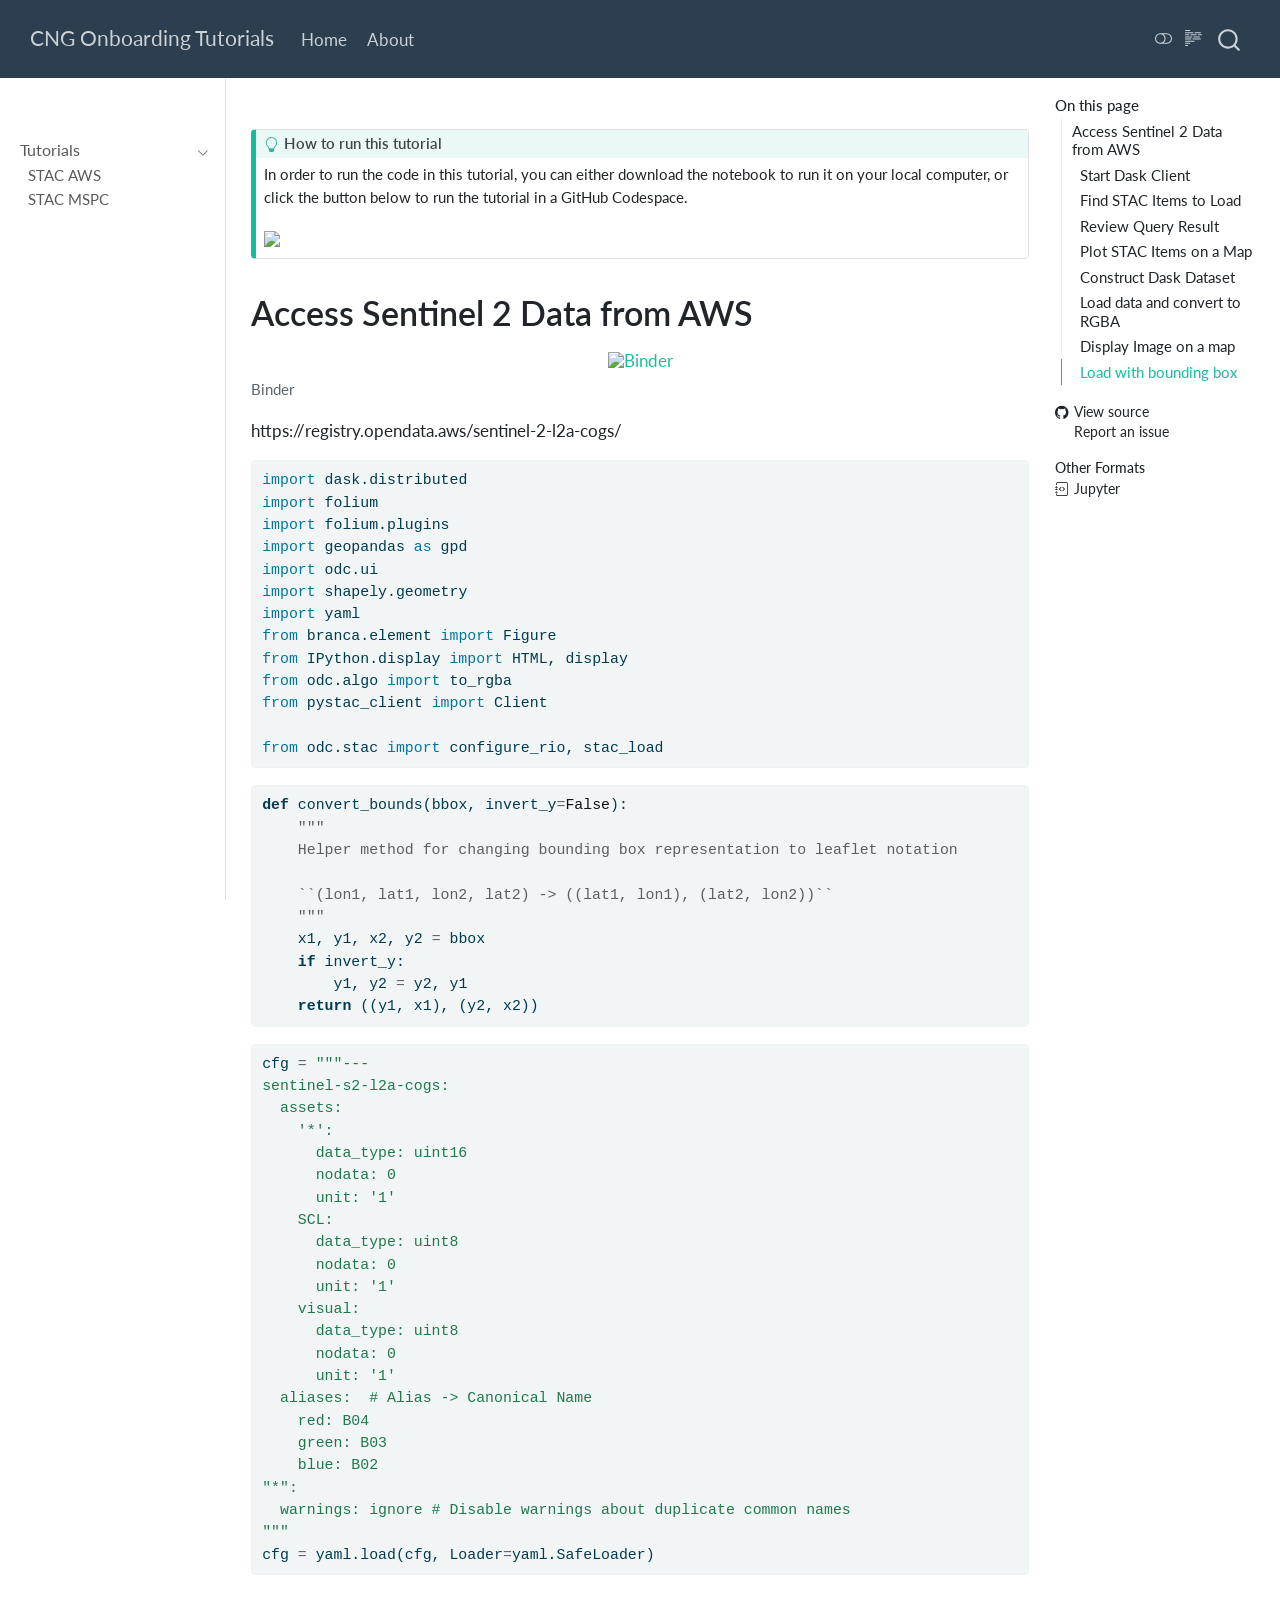
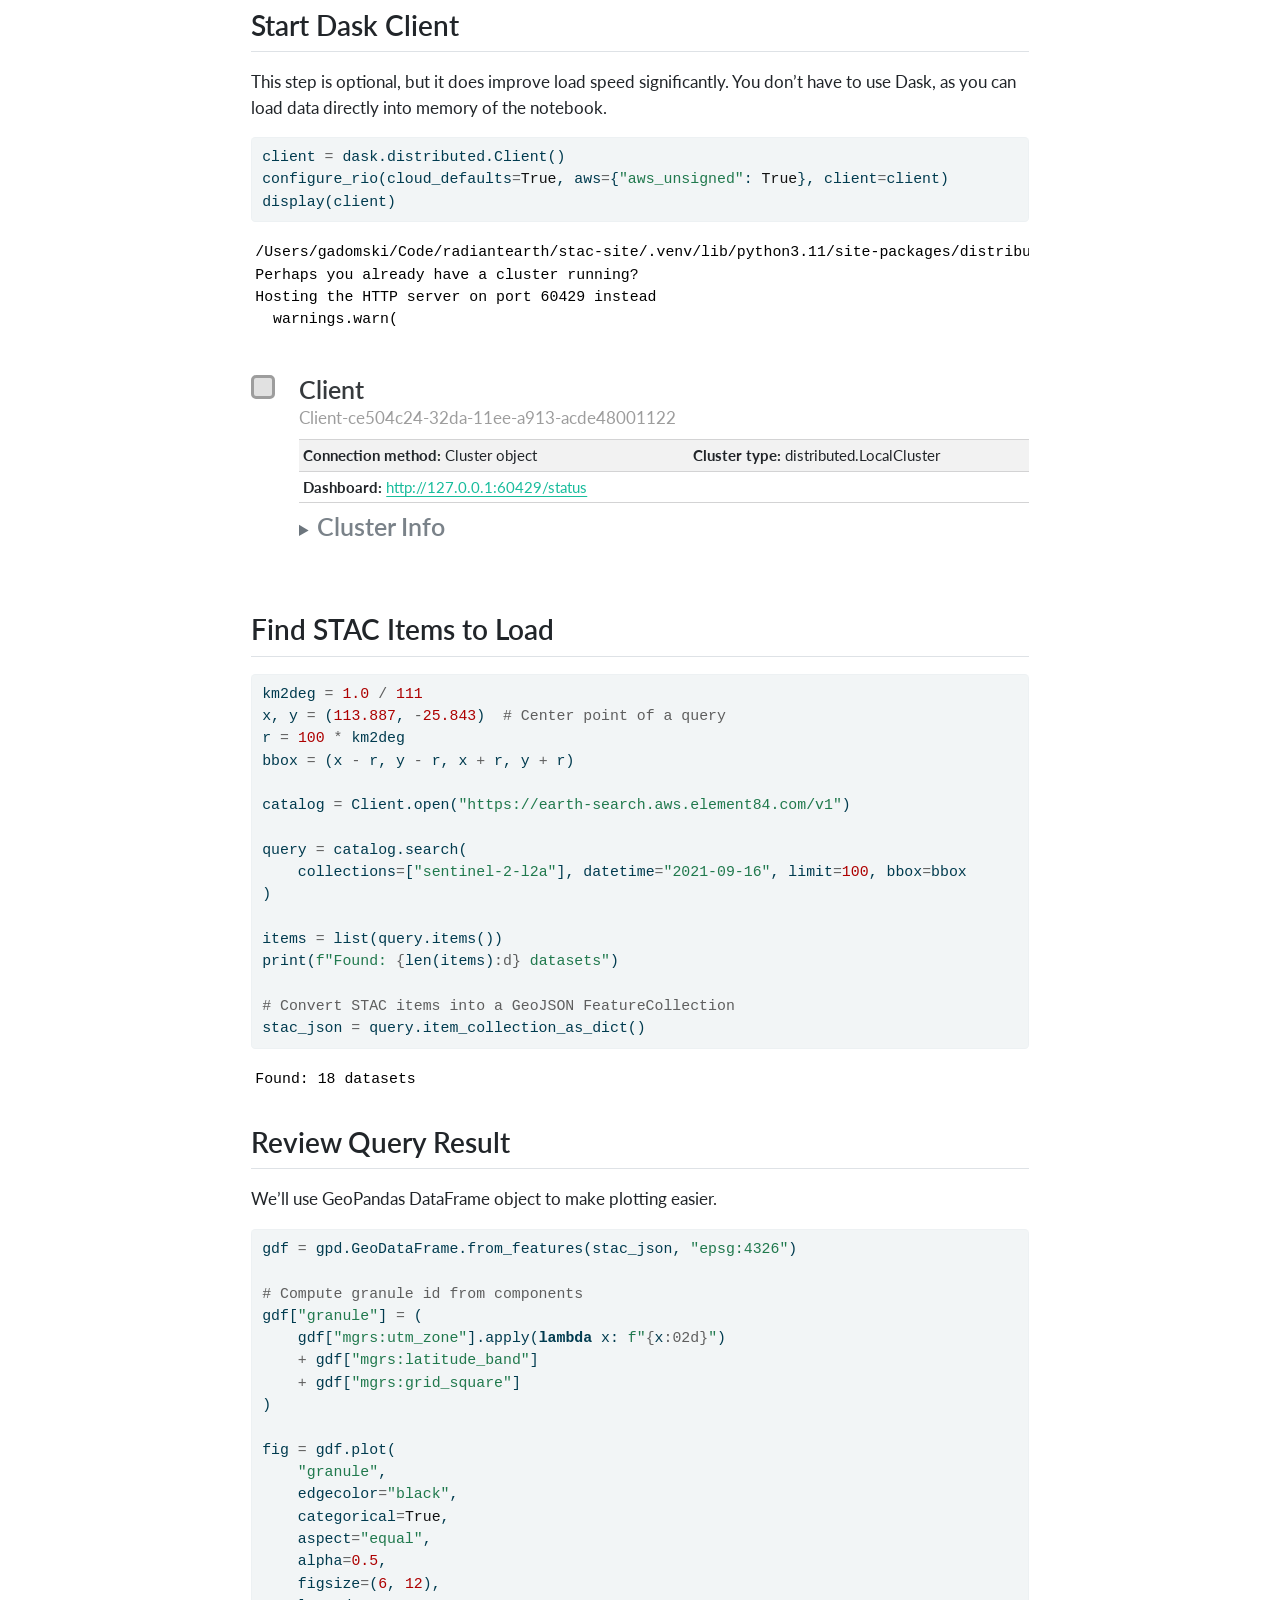
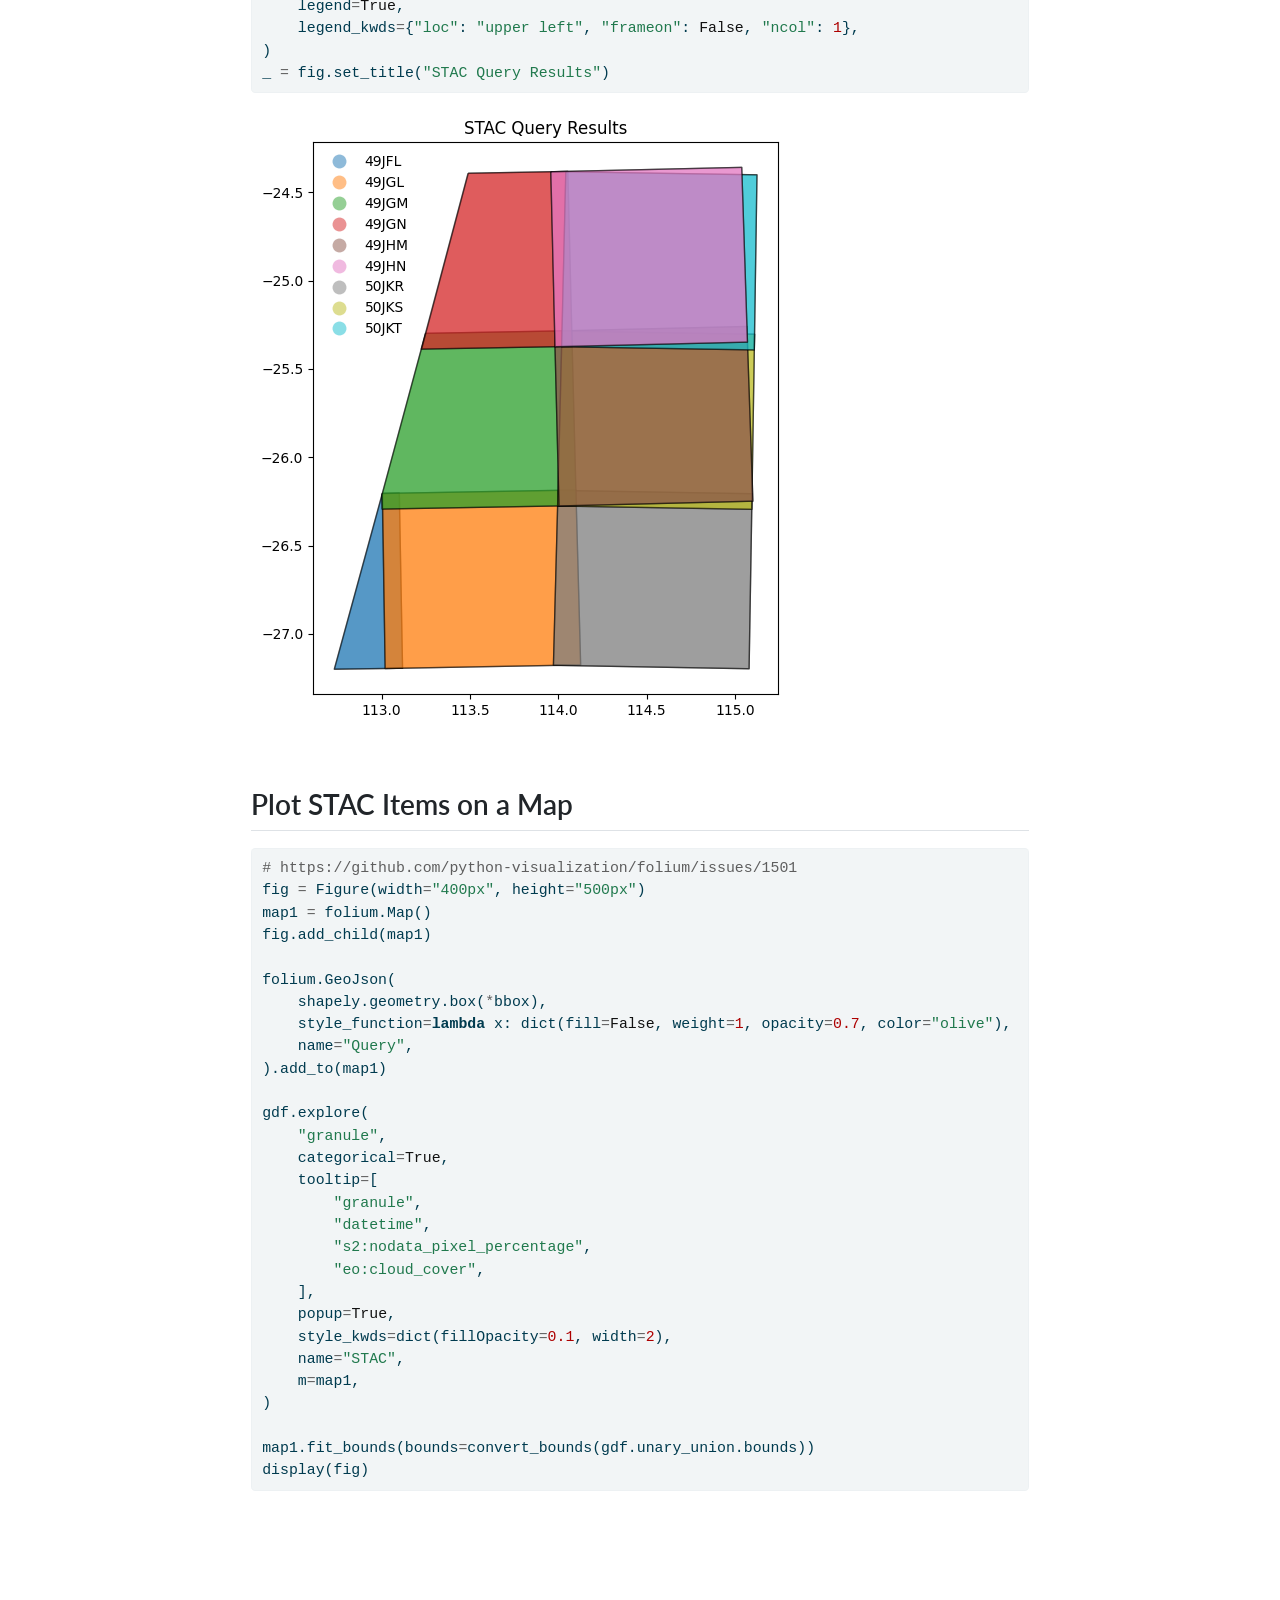
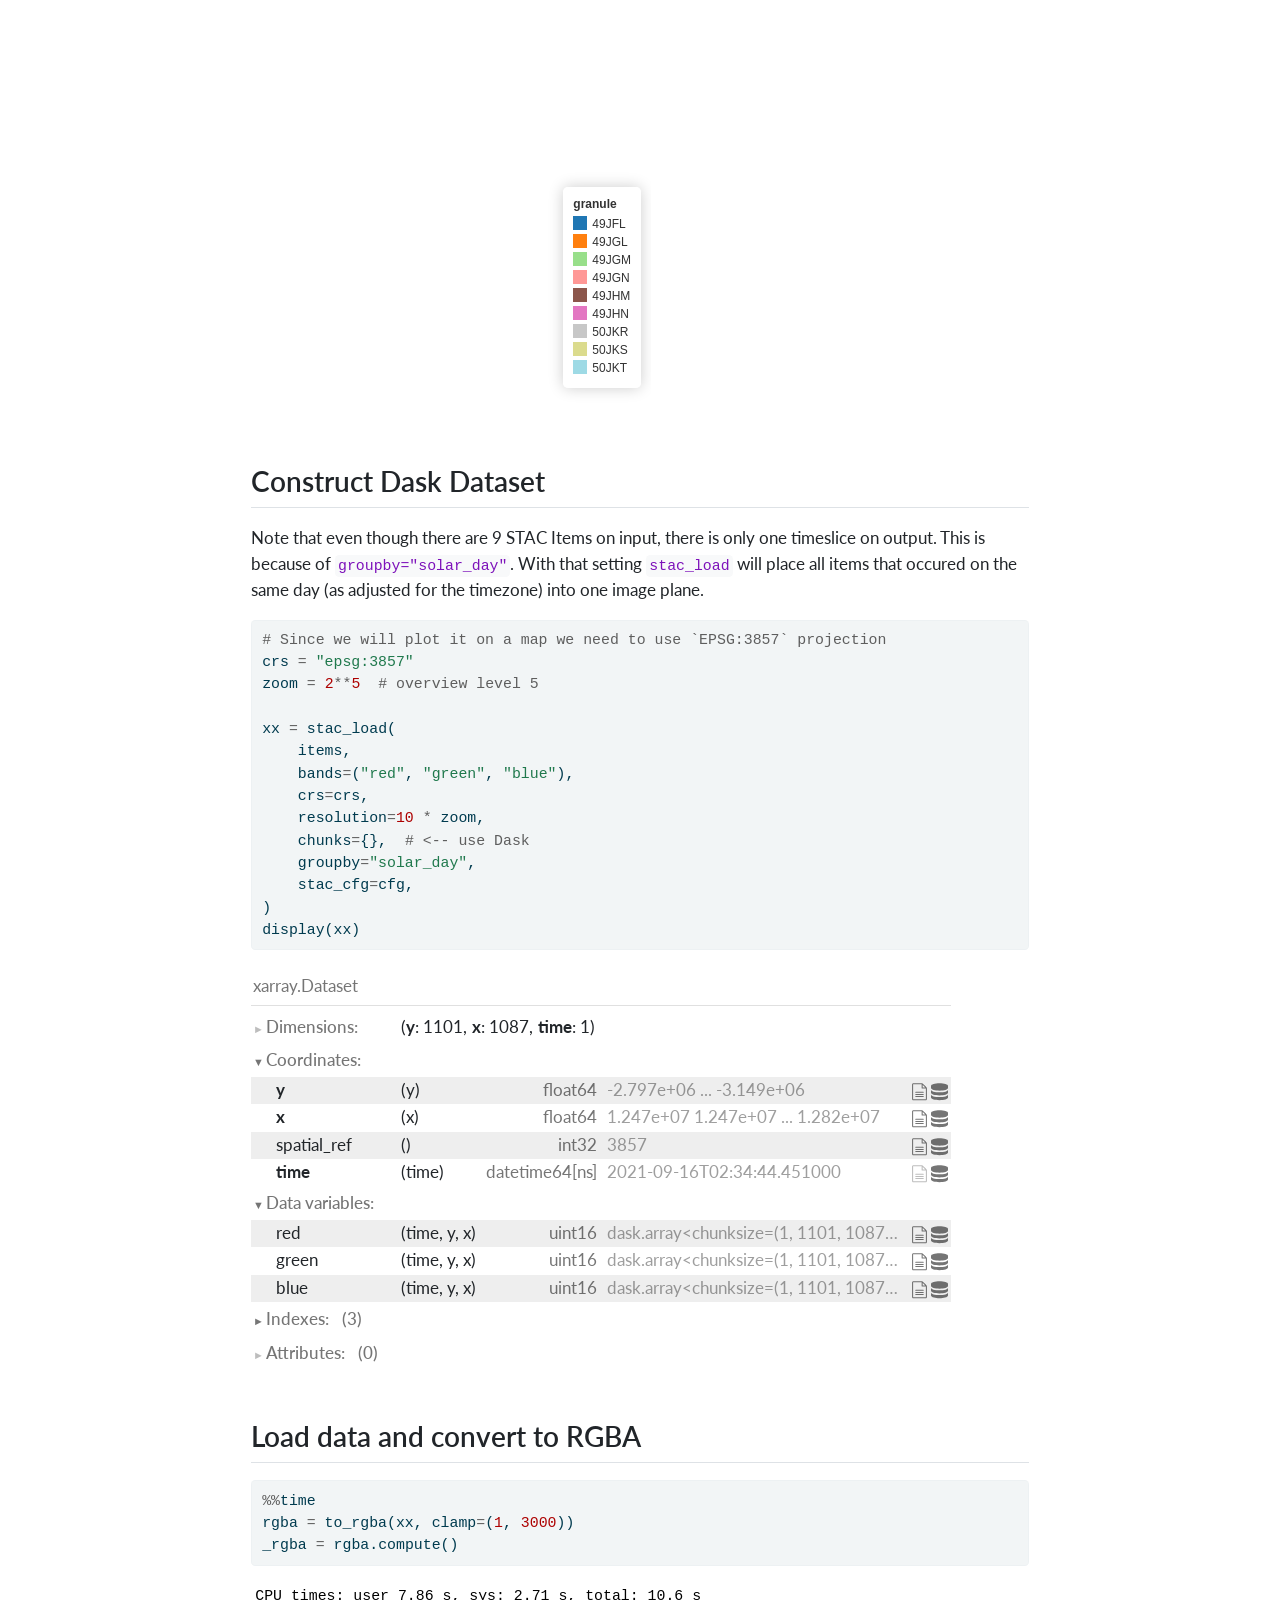
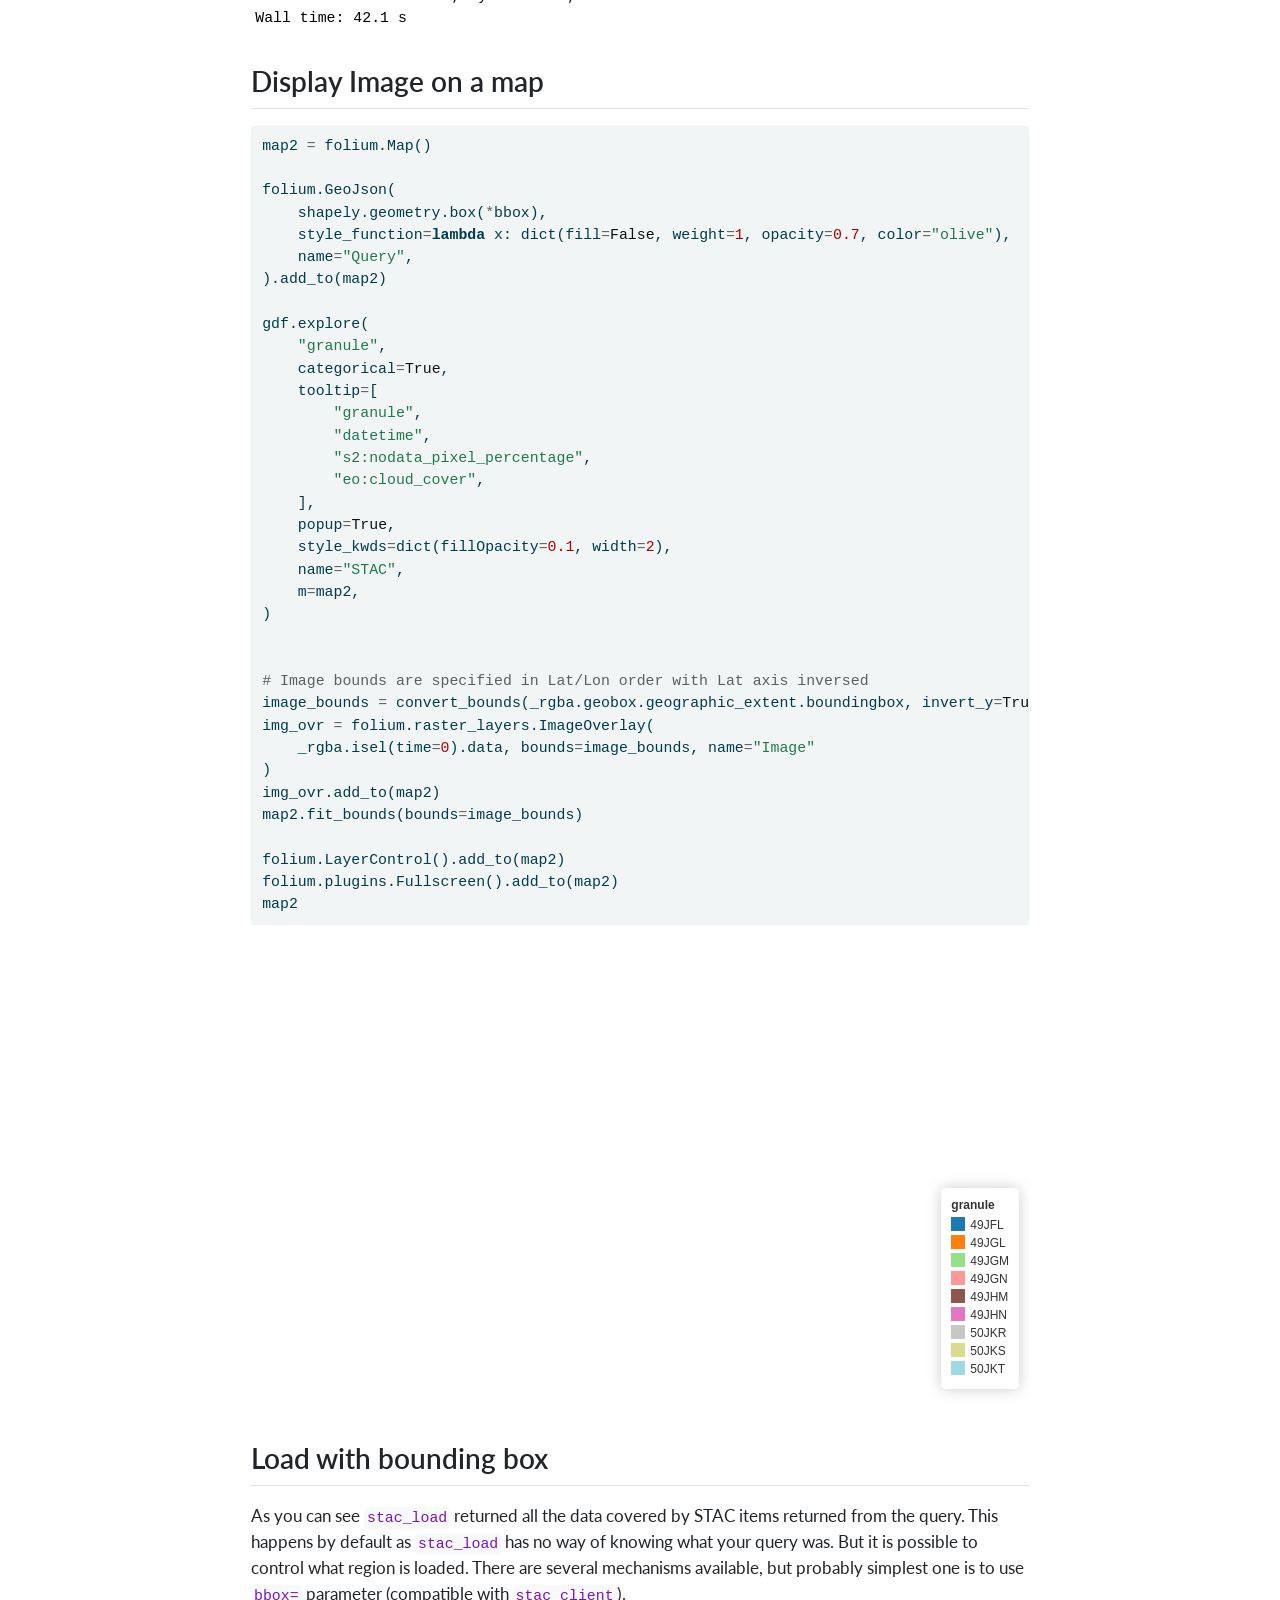
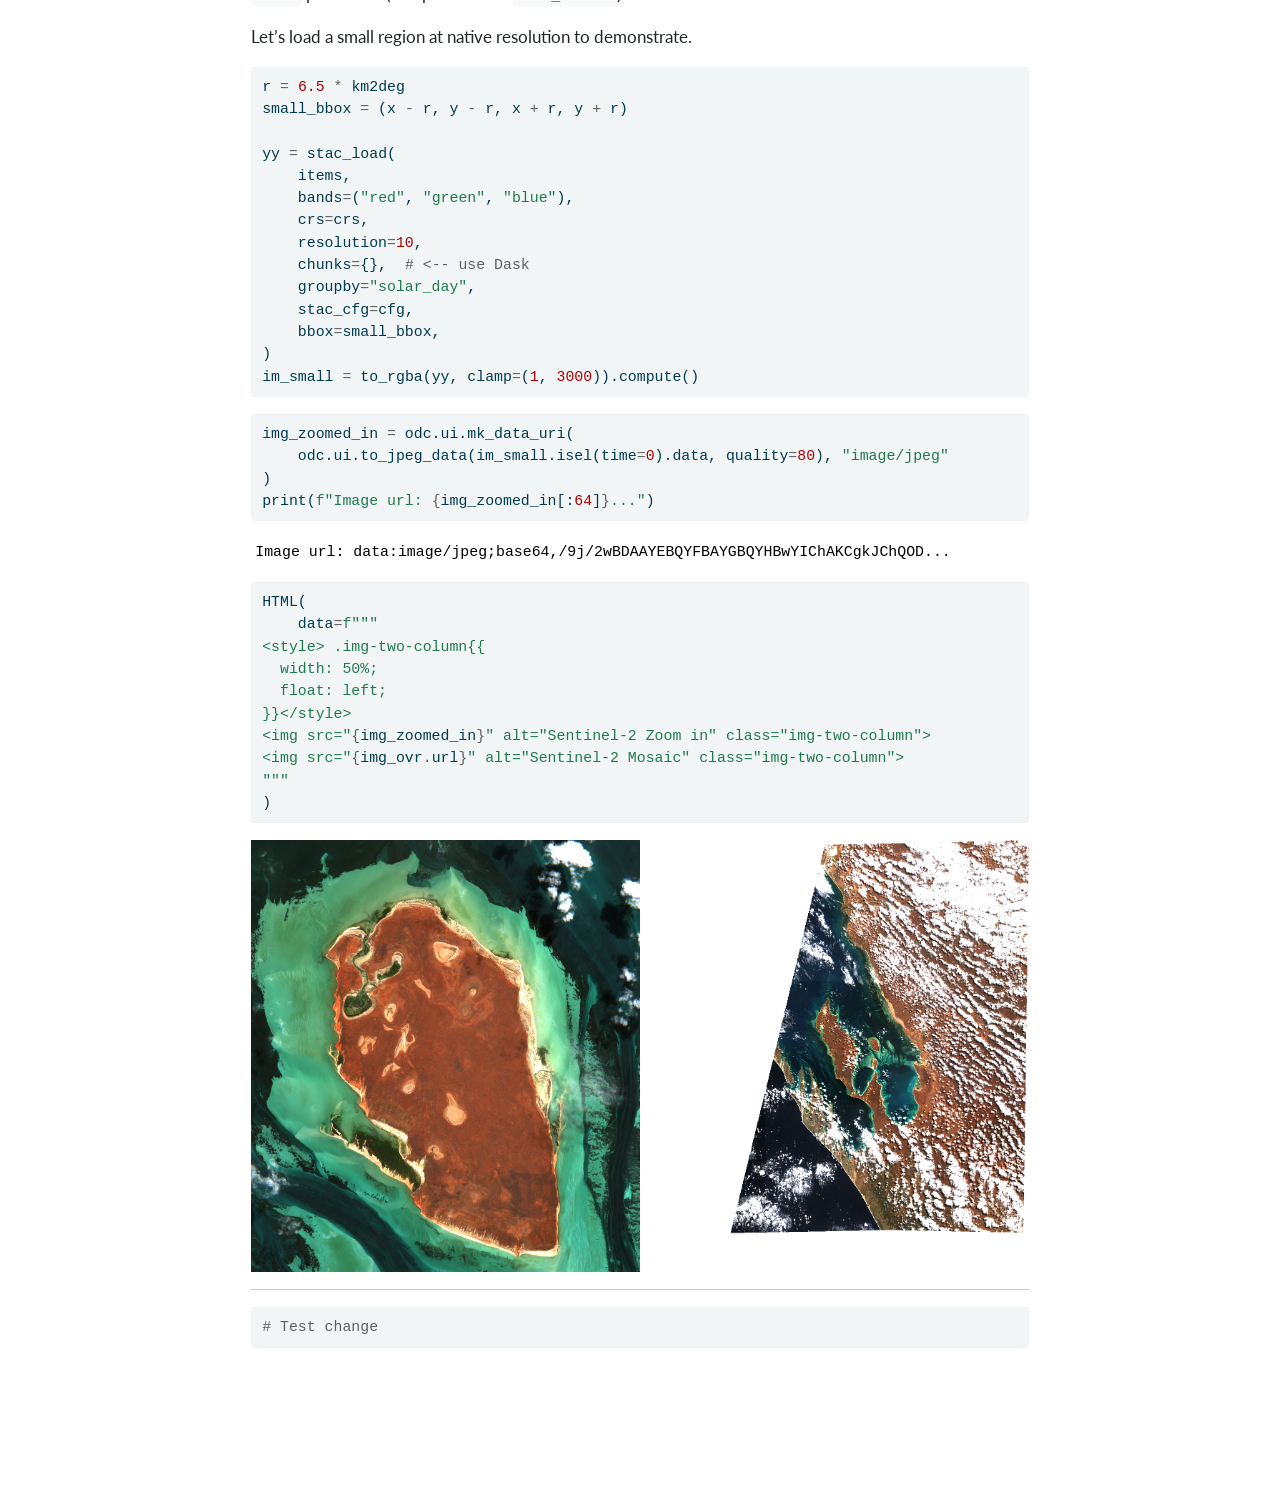
==== tutorials/stac/e84_aws/index.html @ 01f3ac13 "Built site for gh-pages" ====
<!DOCTYPE html>
<html xmlns="http://www.w3.org/1999/xhtml" lang="en" xml:lang="en"><head>

<meta charset="utf-8">
<meta name="generator" content="quarto-1.6.42">

<meta name="viewport" content="width=device-width, initial-scale=1.0, user-scalable=yes">


<title>index – CNG Onboarding Tutorials</title>
<style>
code{white-space: pre-wrap;}
span.smallcaps{font-variant: small-caps;}
div.columns{display: flex; gap: min(4vw, 1.5em);}
div.column{flex: auto; overflow-x: auto;}
div.hanging-indent{margin-left: 1.5em; text-indent: -1.5em;}
ul.task-list{list-style: none;}
ul.task-list li input[type="checkbox"] {
  width: 0.8em;
  margin: 0 0.8em 0.2em -1em; /* quarto-specific, see https://github.com/quarto-dev/quarto-cli/issues/4556 */ 
  vertical-align: middle;
}
/* CSS for syntax highlighting */
pre > code.sourceCode { white-space: pre; position: relative; }
pre > code.sourceCode > span { line-height: 1.25; }
pre > code.sourceCode > span:empty { height: 1.2em; }
.sourceCode { overflow: visible; }
code.sourceCode > span { color: inherit; text-decoration: inherit; }
div.sourceCode { margin: 1em 0; }
pre.sourceCode { margin: 0; }
@media screen {
div.sourceCode { overflow: auto; }
}
@media print {
pre > code.sourceCode { white-space: pre-wrap; }
pre > code.sourceCode > span { display: inline-block; text-indent: -5em; padding-left: 5em; }
}
pre.numberSource code
  { counter-reset: source-line 0; }
pre.numberSource code > span
  { position: relative; left: -4em; counter-increment: source-line; }
pre.numberSource code > span > a:first-child::before
  { content: counter(source-line);
    position: relative; left: -1em; text-align: right; vertical-align: baseline;
    border: none; display: inline-block;
    -webkit-touch-callout: none; -webkit-user-select: none;
    -khtml-user-select: none; -moz-user-select: none;
    -ms-user-select: none; user-select: none;
    padding: 0 4px; width: 4em;
  }
pre.numberSource { margin-left: 3em;  padding-left: 4px; }
div.sourceCode
  {   }
@media screen {
pre > code.sourceCode > span > a:first-child::before { text-decoration: underline; }
}
</style>


<script src="https://cdnjs.cloudflare.com/ajax/libs/jquery/3.5.1/jquery.min.js" integrity="sha512-bLT0Qm9VnAYZDflyKcBaQ2gg0hSYNQrJ8RilYldYQ1FxQYoCLtUjuuRuZo+fjqhx/qtq/1itJ0C2ejDxltZVFg==" crossorigin="anonymous"></script><script src="../../../site_libs/quarto-nav/quarto-nav.js"></script>
<script src="../../../site_libs/quarto-nav/headroom.min.js"></script>
<script src="../../../site_libs/clipboard/clipboard.min.js"></script>
<script src="../../../site_libs/quarto-search/autocomplete.umd.js"></script>
<script src="../../../site_libs/quarto-search/fuse.min.js"></script>
<script src="../../../site_libs/quarto-search/quarto-search.js"></script>
<meta name="quarto:offset" content="../../../">
<script src="../../../site_libs/quarto-html/quarto.js"></script>
<script src="../../../site_libs/quarto-html/popper.min.js"></script>
<script src="../../../site_libs/quarto-html/tippy.umd.min.js"></script>
<script src="../../../site_libs/quarto-html/anchor.min.js"></script>
<link href="../../../site_libs/quarto-html/tippy.css" rel="stylesheet">
<link href="../../../site_libs/quarto-html/quarto-syntax-highlighting-2f5df379a58b258e96c21c0638c20c03.css" rel="stylesheet" class="quarto-color-scheme" id="quarto-text-highlighting-styles">
<link href="../../../site_libs/quarto-html/quarto-syntax-highlighting-dark-b53751a350365c71b6c909e95f209ed1.css" rel="prefetch" class="quarto-color-scheme quarto-color-alternate" id="quarto-text-highlighting-styles">
<script src="../../../site_libs/bootstrap/bootstrap.min.js"></script>
<link href="../../../site_libs/bootstrap/bootstrap-icons.css" rel="stylesheet">
<link href="../../../site_libs/bootstrap/bootstrap-f6617b529ac06d890b87abd4dbe46865.min.css" rel="stylesheet" append-hash="true" class="quarto-color-scheme" id="quarto-bootstrap" data-mode="light">
<link href="../../../site_libs/bootstrap/bootstrap-dark-67ce20452c8433991cf1d919a36e1051.min.css" rel="prefetch" append-hash="true" class="quarto-color-scheme quarto-color-alternate" id="quarto-bootstrap" data-mode="dark">
<script id="quarto-search-options" type="application/json">{
  "location": "navbar",
  "copy-button": false,
  "collapse-after": 3,
  "panel-placement": "end",
  "type": "overlay",
  "limit": 50,
  "keyboard-shortcut": [
    "f",
    "/",
    "s"
  ],
  "show-item-context": false,
  "language": {
    "search-no-results-text": "No results",
    "search-matching-documents-text": "matching documents",
    "search-copy-link-title": "Copy link to search",
    "search-hide-matches-text": "Hide additional matches",
    "search-more-match-text": "more match in this document",
    "search-more-matches-text": "more matches in this document",
    "search-clear-button-title": "Clear",
    "search-text-placeholder": "",
    "search-detached-cancel-button-title": "Cancel",
    "search-submit-button-title": "Submit",
    "search-label": "Search"
  }
}</script>
<script src="https://cdnjs.cloudflare.com/ajax/libs/require.js/2.3.6/require.min.js" integrity="sha512-c3Nl8+7g4LMSTdrm621y7kf9v3SDPnhxLNhcjFJbKECVnmZHTdo+IRO05sNLTH/D3vA6u1X32ehoLC7WFVdheg==" crossorigin="anonymous"></script>

<script type="application/javascript">define('jquery', [],function() {return window.jQuery;})</script>


<link rel="stylesheet" href="../../../styles.css">
</head>

<body class="nav-sidebar docked nav-fixed">

<div id="quarto-search-results"></div>
  <header id="quarto-header" class="headroom fixed-top">
    <nav class="navbar navbar-expand-lg " data-bs-theme="dark">
      <div class="navbar-container container-fluid">
      <div class="navbar-brand-container mx-auto">
    <a class="navbar-brand" href="../../../index.html">
    <span class="navbar-title">CNG Onboarding Tutorials</span>
    </a>
  </div>
            <div id="quarto-search" class="" title="Search"></div>
          <button class="navbar-toggler" type="button" data-bs-toggle="collapse" data-bs-target="#navbarCollapse" aria-controls="navbarCollapse" role="menu" aria-expanded="false" aria-label="Toggle navigation" onclick="if (window.quartoToggleHeadroom) { window.quartoToggleHeadroom(); }">
  <span class="navbar-toggler-icon"></span>
</button>
          <div class="collapse navbar-collapse" id="navbarCollapse">
            <ul class="navbar-nav navbar-nav-scroll me-auto">
  <li class="nav-item">
    <a class="nav-link" href="../../../index.html"> 
<span class="menu-text">Home</span></a>
  </li>  
  <li class="nav-item">
    <a class="nav-link" href="../../../about.html"> 
<span class="menu-text">About</span></a>
  </li>  
</ul>
          </div> <!-- /navcollapse -->
            <div class="quarto-navbar-tools">
  <a href="" class="quarto-color-scheme-toggle quarto-navigation-tool  px-1" onclick="window.quartoToggleColorScheme(); return false;" title="Toggle dark mode"><i class="bi"></i></a>
  <a href="" class="quarto-reader-toggle quarto-navigation-tool px-1" onclick="window.quartoToggleReader(); return false;" title="Toggle reader mode">
  <div class="quarto-reader-toggle-btn">
  <i class="bi"></i>
  </div>
</a>
</div>
      </div> <!-- /container-fluid -->
    </nav>
  <nav class="quarto-secondary-nav">
    <div class="container-fluid d-flex">
      <button type="button" class="quarto-btn-toggle btn" data-bs-toggle="collapse" role="button" data-bs-target=".quarto-sidebar-collapse-item" aria-controls="quarto-sidebar" aria-expanded="false" aria-label="Toggle sidebar navigation" onclick="if (window.quartoToggleHeadroom) { window.quartoToggleHeadroom(); }">
        <i class="bi bi-layout-text-sidebar-reverse"></i>
      </button>
        <nav class="quarto-page-breadcrumbs" aria-label="breadcrumb"><ol class="breadcrumb"></ol></nav>
        <a class="flex-grow-1" role="navigation" data-bs-toggle="collapse" data-bs-target=".quarto-sidebar-collapse-item" aria-controls="quarto-sidebar" aria-expanded="false" aria-label="Toggle sidebar navigation" onclick="if (window.quartoToggleHeadroom) { window.quartoToggleHeadroom(); }">      
        </a>
      <button type="button" class="btn quarto-search-button" aria-label="Search" onclick="window.quartoOpenSearch();">
        <i class="bi bi-search"></i>
      </button>
    </div>
  </nav>
</header>
<!-- content -->
<div id="quarto-content" class="quarto-container page-columns page-rows-contents page-layout-article page-navbar">
<!-- sidebar -->
  <nav id="quarto-sidebar" class="sidebar collapse collapse-horizontal quarto-sidebar-collapse-item sidebar-navigation docked overflow-auto">
        <div class="mt-2 flex-shrink-0 align-items-center">
        <div class="sidebar-search">
        <div id="quarto-search" class="" title="Search"></div>
        </div>
        </div>
    <div class="sidebar-menu-container"> 
    <ul class="list-unstyled mt-1">
        <li class="sidebar-item sidebar-item-section">
      <div class="sidebar-item-container"> 
            <a class="sidebar-item-text sidebar-link text-start" data-bs-toggle="collapse" data-bs-target="#" role="navigation" aria-expanded="true">
 <span class="menu-text">Tutorials</span></a>
          <a class="sidebar-item-toggle text-start" data-bs-toggle="collapse" data-bs-target="#" role="navigation" aria-expanded="true" aria-label="Toggle section">
            <i class="bi bi-chevron-right ms-2"></i>
          </a> 
      </div>
      <ul id="" class="collapse list-unstyled sidebar-section depth1 show">  
          <li class="sidebar-item">
  <div class="sidebar-item-container"> 
  <a href="../../../tutorials/stac/e84_aws" class="sidebar-item-text sidebar-link">
 <span class="menu-text">STAC AWS</span></a>
  </div>
</li>
          <li class="sidebar-item">
  <div class="sidebar-item-container"> 
  <a href="../../../tutorials/stac/mspc_stac" class="sidebar-item-text sidebar-link">
 <span class="menu-text">STAC MSPC</span></a>
  </div>
</li>
      </ul>
  </li>
    </ul>
    </div>
</nav>
<div id="quarto-sidebar-glass" class="quarto-sidebar-collapse-item" data-bs-toggle="collapse" data-bs-target=".quarto-sidebar-collapse-item"></div>
<!-- margin-sidebar -->
    <div id="quarto-margin-sidebar" class="sidebar margin-sidebar">
        <nav id="TOC" role="doc-toc" class="toc-active">
    <h2 id="toc-title">On this page</h2>
   
  <ul>
  <li><a href="#access-sentinel-2-data-from-aws" id="toc-access-sentinel-2-data-from-aws" class="nav-link active" data-scroll-target="#access-sentinel-2-data-from-aws">Access Sentinel 2 Data from AWS</a>
  <ul class="collapse">
  <li><a href="#start-dask-client" id="toc-start-dask-client" class="nav-link" data-scroll-target="#start-dask-client">Start Dask Client</a></li>
  <li><a href="#find-stac-items-to-load" id="toc-find-stac-items-to-load" class="nav-link" data-scroll-target="#find-stac-items-to-load">Find STAC Items to Load</a></li>
  <li><a href="#review-query-result" id="toc-review-query-result" class="nav-link" data-scroll-target="#review-query-result">Review Query Result</a></li>
  <li><a href="#plot-stac-items-on-a-map" id="toc-plot-stac-items-on-a-map" class="nav-link" data-scroll-target="#plot-stac-items-on-a-map">Plot STAC Items on a Map</a></li>
  <li><a href="#construct-dask-dataset" id="toc-construct-dask-dataset" class="nav-link" data-scroll-target="#construct-dask-dataset">Construct Dask Dataset</a></li>
  <li><a href="#load-data-and-convert-to-rgba" id="toc-load-data-and-convert-to-rgba" class="nav-link" data-scroll-target="#load-data-and-convert-to-rgba">Load data and convert to RGBA</a></li>
  <li><a href="#display-image-on-a-map" id="toc-display-image-on-a-map" class="nav-link" data-scroll-target="#display-image-on-a-map">Display Image on a map</a></li>
  <li><a href="#load-with-bounding-box" id="toc-load-with-bounding-box" class="nav-link" data-scroll-target="#load-with-bounding-box">Load with bounding box</a></li>
  </ul></li>
  </ul>
<div class="toc-actions"><ul><li><a href="https://github.com/VorGeo/cng-onboarding/blob/main/tutorials/stac/e84_aws/index.ipynb" class="toc-action"><i class="bi bi-github"></i>View source</a></li><li><a href="https://github.com/VorGeo/cng-onboarding/issues/new" class="toc-action"><i class="bi empty"></i>Report an issue</a></li></ul></div><div class="quarto-alternate-formats"><h2>Other Formats</h2><ul><li><a href="tutorial_1.ipynb" download="tutorial_1.ipynb"><i class="bi bi-journal-code"></i>Jupyter</a></li></ul></div></nav>
    </div>
<!-- main -->
<main class="content" id="quarto-document-content"><header id="title-block-header" class="quarto-title-block"></header>




<div class="callout callout-style-default callout-tip callout-titled">
<div class="callout-header d-flex align-content-center">
<div class="callout-icon-container">
<i class="callout-icon"></i>
</div>
<div class="callout-title-container flex-fill">
How to run this tutorial
</div>
</div>
<div class="callout-body-container callout-body">
<p>In order to run the code in this tutorial, you can either download the notebook to run it on your local computer, or click the button below to run the tutorial in a GitHub Codespace.</p>
<p><a href="https://github.com/codespaces/new?hide_repo_select=true&amp;skip_quickstart=true&amp;ref=main&amp;repo=939648830&amp;devcontainer=Tutorial+1&amp;devcontainer_path=.devcontainer%2Ftutorial_1_container%2Fdevcontainer.json&amp;geo=UsWest&amp;machine=basicLinux32gb"><img src="https://github.com/codespaces/badge.svg" class="img-fluid"></a></p>
</div>
</div>
<section id="access-sentinel-2-data-from-aws" class="level1">
<h1>Access Sentinel 2 Data from AWS</h1>
<div class="quarto-figure quarto-figure-center">
<figure class="figure">
<p><a href="https://mybinder.org/v2/gh/opendatacube/odc-stac/develop?labpath=notebooks%2Fstac-load-e84-aws.ipynb"><img src="https://mybinder.org/badge_logo.svg" class="img-fluid figure-img" alt="Binder"></a></p>
<figcaption>Binder</figcaption>
</figure>
</div>
<p>https://registry.opendata.aws/sentinel-2-l2a-cogs/</p>
<div id="de7beb3a" class="cell" data-trusted="true">
<div class="sourceCode cell-code" id="cb1"><pre class="sourceCode python code-with-copy"><code class="sourceCode python"><span id="cb1-1"><a href="#cb1-1" aria-hidden="true" tabindex="-1"></a><span class="im">import</span> dask.distributed</span>
<span id="cb1-2"><a href="#cb1-2" aria-hidden="true" tabindex="-1"></a><span class="im">import</span> folium</span>
<span id="cb1-3"><a href="#cb1-3" aria-hidden="true" tabindex="-1"></a><span class="im">import</span> folium.plugins</span>
<span id="cb1-4"><a href="#cb1-4" aria-hidden="true" tabindex="-1"></a><span class="im">import</span> geopandas <span class="im">as</span> gpd</span>
<span id="cb1-5"><a href="#cb1-5" aria-hidden="true" tabindex="-1"></a><span class="im">import</span> odc.ui</span>
<span id="cb1-6"><a href="#cb1-6" aria-hidden="true" tabindex="-1"></a><span class="im">import</span> shapely.geometry</span>
<span id="cb1-7"><a href="#cb1-7" aria-hidden="true" tabindex="-1"></a><span class="im">import</span> yaml</span>
<span id="cb1-8"><a href="#cb1-8" aria-hidden="true" tabindex="-1"></a><span class="im">from</span> branca.element <span class="im">import</span> Figure</span>
<span id="cb1-9"><a href="#cb1-9" aria-hidden="true" tabindex="-1"></a><span class="im">from</span> IPython.display <span class="im">import</span> HTML, display</span>
<span id="cb1-10"><a href="#cb1-10" aria-hidden="true" tabindex="-1"></a><span class="im">from</span> odc.algo <span class="im">import</span> to_rgba</span>
<span id="cb1-11"><a href="#cb1-11" aria-hidden="true" tabindex="-1"></a><span class="im">from</span> pystac_client <span class="im">import</span> Client</span>
<span id="cb1-12"><a href="#cb1-12" aria-hidden="true" tabindex="-1"></a></span>
<span id="cb1-13"><a href="#cb1-13" aria-hidden="true" tabindex="-1"></a><span class="im">from</span> odc.stac <span class="im">import</span> configure_rio, stac_load</span></code><button title="Copy to Clipboard" class="code-copy-button"><i class="bi"></i></button></pre></div>
</div>
<div id="c106964d" class="cell" data-trusted="true">
<div class="sourceCode cell-code" id="cb2"><pre class="sourceCode python code-with-copy"><code class="sourceCode python"><span id="cb2-1"><a href="#cb2-1" aria-hidden="true" tabindex="-1"></a><span class="kw">def</span> convert_bounds(bbox, invert_y<span class="op">=</span><span class="va">False</span>):</span>
<span id="cb2-2"><a href="#cb2-2" aria-hidden="true" tabindex="-1"></a>    <span class="co">"""</span></span>
<span id="cb2-3"><a href="#cb2-3" aria-hidden="true" tabindex="-1"></a><span class="co">    Helper method for changing bounding box representation to leaflet notation</span></span>
<span id="cb2-4"><a href="#cb2-4" aria-hidden="true" tabindex="-1"></a></span>
<span id="cb2-5"><a href="#cb2-5" aria-hidden="true" tabindex="-1"></a><span class="co">    ``(lon1, lat1, lon2, lat2) -&gt; ((lat1, lon1), (lat2, lon2))``</span></span>
<span id="cb2-6"><a href="#cb2-6" aria-hidden="true" tabindex="-1"></a><span class="co">    """</span></span>
<span id="cb2-7"><a href="#cb2-7" aria-hidden="true" tabindex="-1"></a>    x1, y1, x2, y2 <span class="op">=</span> bbox</span>
<span id="cb2-8"><a href="#cb2-8" aria-hidden="true" tabindex="-1"></a>    <span class="cf">if</span> invert_y:</span>
<span id="cb2-9"><a href="#cb2-9" aria-hidden="true" tabindex="-1"></a>        y1, y2 <span class="op">=</span> y2, y1</span>
<span id="cb2-10"><a href="#cb2-10" aria-hidden="true" tabindex="-1"></a>    <span class="cf">return</span> ((y1, x1), (y2, x2))</span></code><button title="Copy to Clipboard" class="code-copy-button"><i class="bi"></i></button></pre></div>
</div>
<div id="44f2ec9b" class="cell" data-trusted="true">
<div class="sourceCode cell-code" id="cb3"><pre class="sourceCode python code-with-copy"><code class="sourceCode python"><span id="cb3-1"><a href="#cb3-1" aria-hidden="true" tabindex="-1"></a>cfg <span class="op">=</span> <span class="st">"""---</span></span>
<span id="cb3-2"><a href="#cb3-2" aria-hidden="true" tabindex="-1"></a><span class="st">sentinel-s2-l2a-cogs:</span></span>
<span id="cb3-3"><a href="#cb3-3" aria-hidden="true" tabindex="-1"></a><span class="st">  assets:</span></span>
<span id="cb3-4"><a href="#cb3-4" aria-hidden="true" tabindex="-1"></a><span class="st">    '*':</span></span>
<span id="cb3-5"><a href="#cb3-5" aria-hidden="true" tabindex="-1"></a><span class="st">      data_type: uint16</span></span>
<span id="cb3-6"><a href="#cb3-6" aria-hidden="true" tabindex="-1"></a><span class="st">      nodata: 0</span></span>
<span id="cb3-7"><a href="#cb3-7" aria-hidden="true" tabindex="-1"></a><span class="st">      unit: '1'</span></span>
<span id="cb3-8"><a href="#cb3-8" aria-hidden="true" tabindex="-1"></a><span class="st">    SCL:</span></span>
<span id="cb3-9"><a href="#cb3-9" aria-hidden="true" tabindex="-1"></a><span class="st">      data_type: uint8</span></span>
<span id="cb3-10"><a href="#cb3-10" aria-hidden="true" tabindex="-1"></a><span class="st">      nodata: 0</span></span>
<span id="cb3-11"><a href="#cb3-11" aria-hidden="true" tabindex="-1"></a><span class="st">      unit: '1'</span></span>
<span id="cb3-12"><a href="#cb3-12" aria-hidden="true" tabindex="-1"></a><span class="st">    visual:</span></span>
<span id="cb3-13"><a href="#cb3-13" aria-hidden="true" tabindex="-1"></a><span class="st">      data_type: uint8</span></span>
<span id="cb3-14"><a href="#cb3-14" aria-hidden="true" tabindex="-1"></a><span class="st">      nodata: 0</span></span>
<span id="cb3-15"><a href="#cb3-15" aria-hidden="true" tabindex="-1"></a><span class="st">      unit: '1'</span></span>
<span id="cb3-16"><a href="#cb3-16" aria-hidden="true" tabindex="-1"></a><span class="st">  aliases:  # Alias -&gt; Canonical Name</span></span>
<span id="cb3-17"><a href="#cb3-17" aria-hidden="true" tabindex="-1"></a><span class="st">    red: B04</span></span>
<span id="cb3-18"><a href="#cb3-18" aria-hidden="true" tabindex="-1"></a><span class="st">    green: B03</span></span>
<span id="cb3-19"><a href="#cb3-19" aria-hidden="true" tabindex="-1"></a><span class="st">    blue: B02</span></span>
<span id="cb3-20"><a href="#cb3-20" aria-hidden="true" tabindex="-1"></a><span class="st">"*":</span></span>
<span id="cb3-21"><a href="#cb3-21" aria-hidden="true" tabindex="-1"></a><span class="st">  warnings: ignore # Disable warnings about duplicate common names</span></span>
<span id="cb3-22"><a href="#cb3-22" aria-hidden="true" tabindex="-1"></a><span class="st">"""</span></span>
<span id="cb3-23"><a href="#cb3-23" aria-hidden="true" tabindex="-1"></a>cfg <span class="op">=</span> yaml.load(cfg, Loader<span class="op">=</span>yaml.SafeLoader)</span></code><button title="Copy to Clipboard" class="code-copy-button"><i class="bi"></i></button></pre></div>
</div>
<section id="start-dask-client" class="level2">
<h2 class="anchored" data-anchor-id="start-dask-client">Start Dask Client</h2>
<p>This step is optional, but it does improve load speed significantly. You don’t have to use Dask, as you can load data directly into memory of the notebook.</p>
<div id="25850c21" class="cell" data-outputid="040945d9-2b3b-45b2-ded9-3c6a02ba0193" data-trusted="true">
<div class="sourceCode cell-code" id="cb4"><pre class="sourceCode python code-with-copy"><code class="sourceCode python"><span id="cb4-1"><a href="#cb4-1" aria-hidden="true" tabindex="-1"></a>client <span class="op">=</span> dask.distributed.Client()</span>
<span id="cb4-2"><a href="#cb4-2" aria-hidden="true" tabindex="-1"></a>configure_rio(cloud_defaults<span class="op">=</span><span class="va">True</span>, aws<span class="op">=</span>{<span class="st">"aws_unsigned"</span>: <span class="va">True</span>}, client<span class="op">=</span>client)</span>
<span id="cb4-3"><a href="#cb4-3" aria-hidden="true" tabindex="-1"></a>display(client)</span></code><button title="Copy to Clipboard" class="code-copy-button"><i class="bi"></i></button></pre></div>
<div class="cell-output cell-output-stderr">
<pre><code>/Users/gadomski/Code/radiantearth/stac-site/.venv/lib/python3.11/site-packages/distributed/node.py:182: UserWarning: Port 8787 is already in use.
Perhaps you already have a cluster running?
Hosting the HTTP server on port 60429 instead
  warnings.warn(</code></pre>
</div>
<div class="cell-output cell-output-display">
<div>
    <div style="width: 24px; height: 24px; background-color: #e1e1e1; border: 3px solid #9D9D9D; border-radius: 5px; position: absolute;"> </div>
    <div style="margin-left: 48px;">
        <h3 style="margin-bottom: 0px;" class="anchored">Client</h3>
        <p style="color: #9D9D9D; margin-bottom: 0px;">Client-ce504c24-32da-11ee-a913-acde48001122</p>
        
<table class="caption-top table table-sm table-striped small" data-quarto-postprocess="true">
<tbody>
<tr class="odd">
<td style="text-align: left;"><strong>Connection method:</strong> Cluster object</td>
<td style="text-align: left;"><strong>Cluster type:</strong> distributed.LocalCluster</td>
</tr>
<tr class="even">
<td style="text-align: left;"><strong>Dashboard:</strong> <a href="http://127.0.0.1:60429/status" target="_blank">http://127.0.0.1:60429/status</a></td>
<td style="text-align: left;"></td>
</tr>
</tbody>
</table>


        

        
            <details>
            <summary style="margin-bottom: 20px;"><h3 style="display: inline;" class="anchored">Cluster Info</h3></summary>
            <div class="jp-RenderedHTMLCommon jp-RenderedHTML jp-mod-trusted jp-OutputArea-output">
    <div style="width: 24px; height: 24px; background-color: #e1e1e1; border: 3px solid #9D9D9D; border-radius: 5px; position: absolute;">
    </div>
    <div style="margin-left: 48px;">
        <h3 style="margin-bottom: 0px; margin-top: 0px;" class="anchored">LocalCluster</h3>
        <p style="color: #9D9D9D; margin-bottom: 0px;">8cc071e4</p>
        
<table class="caption-top table table-sm table-striped small" data-quarto-postprocess="true">
<tbody>
<tr class="odd">
<td style="text-align: left;"><strong>Dashboard:</strong> <a href="http://127.0.0.1:60429/status" target="_blank">http://127.0.0.1:60429/status</a></td>
<td style="text-align: left;"><strong>Workers:</strong> 4</td>
</tr>
<tr class="even">
<td style="text-align: left;"><strong>Total threads:</strong> 8</td>
<td style="text-align: left;"><strong>Total memory:</strong> 16.00 GiB</td>
</tr>
<tr class="odd">
<td style="text-align: left;"><strong>Status:</strong> running</td>
<td style="text-align: left;"><strong>Using processes:</strong> True</td>
</tr>
</tbody>
</table>


        <details>
            <summary style="margin-bottom: 20px;">
                <h3 style="display: inline;" class="anchored">Scheduler Info</h3>
            </summary>

            <div style="">
    <div>
        <div style="width: 24px; height: 24px; background-color: #FFF7E5; border: 3px solid #FF6132; border-radius: 5px; position: absolute;"> </div>
        <div style="margin-left: 48px;">
            <h3 style="margin-bottom: 0px;" class="anchored">Scheduler</h3>
            <p style="color: #9D9D9D; margin-bottom: 0px;">Scheduler-31b08328-1d77-488a-86c5-878f957df278</p>
            
<table class="caption-top table table-sm table-striped small" data-quarto-postprocess="true">
<tbody>
<tr class="odd">
<td style="text-align: left;"><strong>Comm:</strong> tcp://127.0.0.1:60430</td>
<td style="text-align: left;"><strong>Workers:</strong> 4</td>
</tr>
<tr class="even">
<td style="text-align: left;"><strong>Dashboard:</strong> <a href="http://127.0.0.1:60429/status" target="_blank">http://127.0.0.1:60429/status</a></td>
<td style="text-align: left;"><strong>Total threads:</strong> 8</td>
</tr>
<tr class="odd">
<td style="text-align: left;"><strong>Started:</strong> Just now</td>
<td style="text-align: left;"><strong>Total memory:</strong> 16.00 GiB</td>
</tr>
</tbody>
</table>

        </div>
    </div>

    <details style="margin-left: 48px;">
        <summary style="margin-bottom: 20px;">
            <h3 style="display: inline;" class="anchored">Workers</h3>
        </summary>

        
        <div style="margin-bottom: 20px;">
            <div style="width: 24px; height: 24px; background-color: #DBF5FF; border: 3px solid #4CC9FF; border-radius: 5px; position: absolute;"> </div>
            <div style="margin-left: 48px;">
            <details>
                <summary>
                    <h4 style="margin-bottom: 0px; display: inline;" class="anchored">Worker: 0</h4>
                </summary>
                
<table class="caption-top table table-sm table-striped small" data-quarto-postprocess="true">
<tbody>
<tr class="odd">
<td style="text-align: left;"><strong>Comm:</strong> tcp://127.0.0.1:60443</td>
<td style="text-align: left;"><strong>Total threads:</strong> 2</td>
</tr>
<tr class="even">
<td style="text-align: left;"><strong>Dashboard:</strong> <a href="http://127.0.0.1:60448/status" target="_blank">http://127.0.0.1:60448/status</a></td>
<td style="text-align: left;"><strong>Memory:</strong> 4.00 GiB</td>
</tr>
<tr class="odd">
<td style="text-align: left;"><strong>Nanny:</strong> tcp://127.0.0.1:60433</td>
<td style="text-align: left;"></td>
</tr>
<tr class="even">
<td colspan="2" style="text-align: left;"><strong>Local directory:</strong> /var/folders/9z/lnsvqfqj4gs2d1j1nw3vynrm0000gn/T/dask-scratch-space/worker-o_ex6377</td>
</tr>
</tbody>
</table>

            </details>
            </div>
        </div>
        
        <div style="margin-bottom: 20px;">
            <div style="width: 24px; height: 24px; background-color: #DBF5FF; border: 3px solid #4CC9FF; border-radius: 5px; position: absolute;"> </div>
            <div style="margin-left: 48px;">
            <details>
                <summary>
                    <h4 style="margin-bottom: 0px; display: inline;" class="anchored">Worker: 1</h4>
                </summary>
                
<table class="caption-top table table-sm table-striped small" data-quarto-postprocess="true">
<tbody>
<tr class="odd">
<td style="text-align: left;"><strong>Comm:</strong> tcp://127.0.0.1:60442</td>
<td style="text-align: left;"><strong>Total threads:</strong> 2</td>
</tr>
<tr class="even">
<td style="text-align: left;"><strong>Dashboard:</strong> <a href="http://127.0.0.1:60446/status" target="_blank">http://127.0.0.1:60446/status</a></td>
<td style="text-align: left;"><strong>Memory:</strong> 4.00 GiB</td>
</tr>
<tr class="odd">
<td style="text-align: left;"><strong>Nanny:</strong> tcp://127.0.0.1:60434</td>
<td style="text-align: left;"></td>
</tr>
<tr class="even">
<td colspan="2" style="text-align: left;"><strong>Local directory:</strong> /var/folders/9z/lnsvqfqj4gs2d1j1nw3vynrm0000gn/T/dask-scratch-space/worker-ikdg42x7</td>
</tr>
</tbody>
</table>

            </details>
            </div>
        </div>
        
        <div style="margin-bottom: 20px;">
            <div style="width: 24px; height: 24px; background-color: #DBF5FF; border: 3px solid #4CC9FF; border-radius: 5px; position: absolute;"> </div>
            <div style="margin-left: 48px;">
            <details>
                <summary>
                    <h4 style="margin-bottom: 0px; display: inline;" class="anchored">Worker: 2</h4>
                </summary>
                
<table class="caption-top table table-sm table-striped small" data-quarto-postprocess="true">
<tbody>
<tr class="odd">
<td style="text-align: left;"><strong>Comm:</strong> tcp://127.0.0.1:60444</td>
<td style="text-align: left;"><strong>Total threads:</strong> 2</td>
</tr>
<tr class="even">
<td style="text-align: left;"><strong>Dashboard:</strong> <a href="http://127.0.0.1:60447/status" target="_blank">http://127.0.0.1:60447/status</a></td>
<td style="text-align: left;"><strong>Memory:</strong> 4.00 GiB</td>
</tr>
<tr class="odd">
<td style="text-align: left;"><strong>Nanny:</strong> tcp://127.0.0.1:60435</td>
<td style="text-align: left;"></td>
</tr>
<tr class="even">
<td colspan="2" style="text-align: left;"><strong>Local directory:</strong> /var/folders/9z/lnsvqfqj4gs2d1j1nw3vynrm0000gn/T/dask-scratch-space/worker-edm1yor0</td>
</tr>
</tbody>
</table>

            </details>
            </div>
        </div>
        
        <div style="margin-bottom: 20px;">
            <div style="width: 24px; height: 24px; background-color: #DBF5FF; border: 3px solid #4CC9FF; border-radius: 5px; position: absolute;"> </div>
            <div style="margin-left: 48px;">
            <details>
                <summary>
                    <h4 style="margin-bottom: 0px; display: inline;" class="anchored">Worker: 3</h4>
                </summary>
                
<table class="caption-top table table-sm table-striped small" data-quarto-postprocess="true">
<tbody>
<tr class="odd">
<td style="text-align: left;"><strong>Comm:</strong> tcp://127.0.0.1:60441</td>
<td style="text-align: left;"><strong>Total threads:</strong> 2</td>
</tr>
<tr class="even">
<td style="text-align: left;"><strong>Dashboard:</strong> <a href="http://127.0.0.1:60445/status" target="_blank">http://127.0.0.1:60445/status</a></td>
<td style="text-align: left;"><strong>Memory:</strong> 4.00 GiB</td>
</tr>
<tr class="odd">
<td style="text-align: left;"><strong>Nanny:</strong> tcp://127.0.0.1:60436</td>
<td style="text-align: left;"></td>
</tr>
<tr class="even">
<td colspan="2" style="text-align: left;"><strong>Local directory:</strong> /var/folders/9z/lnsvqfqj4gs2d1j1nw3vynrm0000gn/T/dask-scratch-space/worker-4vd03sgx</td>
</tr>
</tbody>
</table>

            </details>
            </div>
        </div>
        

    </details>
</div>

        </details>
    </div>
</div>
            </details>
        

    </div>
</div>
</div>
</div>
</section>
<section id="find-stac-items-to-load" class="level2">
<h2 class="anchored" data-anchor-id="find-stac-items-to-load">Find STAC Items to Load</h2>
<div id="1dab13ae" class="cell" data-outputid="7a2b9d8f-9312-46e3-a037-a1afb5a4d93a" data-trusted="true">
<div class="sourceCode cell-code" id="cb6"><pre class="sourceCode python code-with-copy"><code class="sourceCode python"><span id="cb6-1"><a href="#cb6-1" aria-hidden="true" tabindex="-1"></a>km2deg <span class="op">=</span> <span class="fl">1.0</span> <span class="op">/</span> <span class="dv">111</span></span>
<span id="cb6-2"><a href="#cb6-2" aria-hidden="true" tabindex="-1"></a>x, y <span class="op">=</span> (<span class="fl">113.887</span>, <span class="op">-</span><span class="fl">25.843</span>)  <span class="co"># Center point of a query</span></span>
<span id="cb6-3"><a href="#cb6-3" aria-hidden="true" tabindex="-1"></a>r <span class="op">=</span> <span class="dv">100</span> <span class="op">*</span> km2deg</span>
<span id="cb6-4"><a href="#cb6-4" aria-hidden="true" tabindex="-1"></a>bbox <span class="op">=</span> (x <span class="op">-</span> r, y <span class="op">-</span> r, x <span class="op">+</span> r, y <span class="op">+</span> r)</span>
<span id="cb6-5"><a href="#cb6-5" aria-hidden="true" tabindex="-1"></a></span>
<span id="cb6-6"><a href="#cb6-6" aria-hidden="true" tabindex="-1"></a>catalog <span class="op">=</span> Client.<span class="bu">open</span>(<span class="st">"https://earth-search.aws.element84.com/v1"</span>)</span>
<span id="cb6-7"><a href="#cb6-7" aria-hidden="true" tabindex="-1"></a></span>
<span id="cb6-8"><a href="#cb6-8" aria-hidden="true" tabindex="-1"></a>query <span class="op">=</span> catalog.search(</span>
<span id="cb6-9"><a href="#cb6-9" aria-hidden="true" tabindex="-1"></a>    collections<span class="op">=</span>[<span class="st">"sentinel-2-l2a"</span>], datetime<span class="op">=</span><span class="st">"2021-09-16"</span>, limit<span class="op">=</span><span class="dv">100</span>, bbox<span class="op">=</span>bbox</span>
<span id="cb6-10"><a href="#cb6-10" aria-hidden="true" tabindex="-1"></a>)</span>
<span id="cb6-11"><a href="#cb6-11" aria-hidden="true" tabindex="-1"></a></span>
<span id="cb6-12"><a href="#cb6-12" aria-hidden="true" tabindex="-1"></a>items <span class="op">=</span> <span class="bu">list</span>(query.items())</span>
<span id="cb6-13"><a href="#cb6-13" aria-hidden="true" tabindex="-1"></a><span class="bu">print</span>(<span class="ss">f"Found: </span><span class="sc">{</span><span class="bu">len</span>(items)<span class="sc">:d}</span><span class="ss"> datasets"</span>)</span>
<span id="cb6-14"><a href="#cb6-14" aria-hidden="true" tabindex="-1"></a></span>
<span id="cb6-15"><a href="#cb6-15" aria-hidden="true" tabindex="-1"></a><span class="co"># Convert STAC items into a GeoJSON FeatureCollection</span></span>
<span id="cb6-16"><a href="#cb6-16" aria-hidden="true" tabindex="-1"></a>stac_json <span class="op">=</span> query.item_collection_as_dict()</span></code><button title="Copy to Clipboard" class="code-copy-button"><i class="bi"></i></button></pre></div>
<div class="cell-output cell-output-stdout">
<pre><code>Found: 18 datasets</code></pre>
</div>
</div>
</section>
<section id="review-query-result" class="level2">
<h2 class="anchored" data-anchor-id="review-query-result">Review Query Result</h2>
<p>We’ll use GeoPandas DataFrame object to make plotting easier.</p>
<div id="f3385d02" class="cell" data-outputid="e3b725a5-855b-4b04-ad0c-0e2875526252" data-trusted="true">
<div class="sourceCode cell-code" id="cb8"><pre class="sourceCode python code-with-copy"><code class="sourceCode python"><span id="cb8-1"><a href="#cb8-1" aria-hidden="true" tabindex="-1"></a>gdf <span class="op">=</span> gpd.GeoDataFrame.from_features(stac_json, <span class="st">"epsg:4326"</span>)</span>
<span id="cb8-2"><a href="#cb8-2" aria-hidden="true" tabindex="-1"></a></span>
<span id="cb8-3"><a href="#cb8-3" aria-hidden="true" tabindex="-1"></a><span class="co"># Compute granule id from components</span></span>
<span id="cb8-4"><a href="#cb8-4" aria-hidden="true" tabindex="-1"></a>gdf[<span class="st">"granule"</span>] <span class="op">=</span> (</span>
<span id="cb8-5"><a href="#cb8-5" aria-hidden="true" tabindex="-1"></a>    gdf[<span class="st">"mgrs:utm_zone"</span>].<span class="bu">apply</span>(<span class="kw">lambda</span> x: <span class="ss">f"</span><span class="sc">{</span>x<span class="sc">:02d}</span><span class="ss">"</span>)</span>
<span id="cb8-6"><a href="#cb8-6" aria-hidden="true" tabindex="-1"></a>    <span class="op">+</span> gdf[<span class="st">"mgrs:latitude_band"</span>]</span>
<span id="cb8-7"><a href="#cb8-7" aria-hidden="true" tabindex="-1"></a>    <span class="op">+</span> gdf[<span class="st">"mgrs:grid_square"</span>]</span>
<span id="cb8-8"><a href="#cb8-8" aria-hidden="true" tabindex="-1"></a>)</span>
<span id="cb8-9"><a href="#cb8-9" aria-hidden="true" tabindex="-1"></a></span>
<span id="cb8-10"><a href="#cb8-10" aria-hidden="true" tabindex="-1"></a>fig <span class="op">=</span> gdf.plot(</span>
<span id="cb8-11"><a href="#cb8-11" aria-hidden="true" tabindex="-1"></a>    <span class="st">"granule"</span>,</span>
<span id="cb8-12"><a href="#cb8-12" aria-hidden="true" tabindex="-1"></a>    edgecolor<span class="op">=</span><span class="st">"black"</span>,</span>
<span id="cb8-13"><a href="#cb8-13" aria-hidden="true" tabindex="-1"></a>    categorical<span class="op">=</span><span class="va">True</span>,</span>
<span id="cb8-14"><a href="#cb8-14" aria-hidden="true" tabindex="-1"></a>    aspect<span class="op">=</span><span class="st">"equal"</span>,</span>
<span id="cb8-15"><a href="#cb8-15" aria-hidden="true" tabindex="-1"></a>    alpha<span class="op">=</span><span class="fl">0.5</span>,</span>
<span id="cb8-16"><a href="#cb8-16" aria-hidden="true" tabindex="-1"></a>    figsize<span class="op">=</span>(<span class="dv">6</span>, <span class="dv">12</span>),</span>
<span id="cb8-17"><a href="#cb8-17" aria-hidden="true" tabindex="-1"></a>    legend<span class="op">=</span><span class="va">True</span>,</span>
<span id="cb8-18"><a href="#cb8-18" aria-hidden="true" tabindex="-1"></a>    legend_kwds<span class="op">=</span>{<span class="st">"loc"</span>: <span class="st">"upper left"</span>, <span class="st">"frameon"</span>: <span class="va">False</span>, <span class="st">"ncol"</span>: <span class="dv">1</span>},</span>
<span id="cb8-19"><a href="#cb8-19" aria-hidden="true" tabindex="-1"></a>)</span>
<span id="cb8-20"><a href="#cb8-20" aria-hidden="true" tabindex="-1"></a>_ <span class="op">=</span> fig.set_title(<span class="st">"STAC Query Results"</span>)</span></code><button title="Copy to Clipboard" class="code-copy-button"><i class="bi"></i></button></pre></div>
<div class="cell-output cell-output-display">
<div>
<figure class="figure">
<p><img src="index_files/figure-html/cell-7-output-1.png" class="img-fluid figure-img"></p>
</figure>
</div>
</div>
</div>
</section>
<section id="plot-stac-items-on-a-map" class="level2">
<h2 class="anchored" data-anchor-id="plot-stac-items-on-a-map">Plot STAC Items on a Map</h2>
<div id="e1bfbe93" class="cell" data-outputid="313d30ec-8a6a-43d5-f334-a6ef8d49020c" data-trusted="true">
<div class="sourceCode cell-code" id="cb9"><pre class="sourceCode python code-with-copy"><code class="sourceCode python"><span id="cb9-1"><a href="#cb9-1" aria-hidden="true" tabindex="-1"></a><span class="co"># https://github.com/python-visualization/folium/issues/1501</span></span>
<span id="cb9-2"><a href="#cb9-2" aria-hidden="true" tabindex="-1"></a>fig <span class="op">=</span> Figure(width<span class="op">=</span><span class="st">"400px"</span>, height<span class="op">=</span><span class="st">"500px"</span>)</span>
<span id="cb9-3"><a href="#cb9-3" aria-hidden="true" tabindex="-1"></a>map1 <span class="op">=</span> folium.Map()</span>
<span id="cb9-4"><a href="#cb9-4" aria-hidden="true" tabindex="-1"></a>fig.add_child(map1)</span>
<span id="cb9-5"><a href="#cb9-5" aria-hidden="true" tabindex="-1"></a></span>
<span id="cb9-6"><a href="#cb9-6" aria-hidden="true" tabindex="-1"></a>folium.GeoJson(</span>
<span id="cb9-7"><a href="#cb9-7" aria-hidden="true" tabindex="-1"></a>    shapely.geometry.box(<span class="op">*</span>bbox),</span>
<span id="cb9-8"><a href="#cb9-8" aria-hidden="true" tabindex="-1"></a>    style_function<span class="op">=</span><span class="kw">lambda</span> x: <span class="bu">dict</span>(fill<span class="op">=</span><span class="va">False</span>, weight<span class="op">=</span><span class="dv">1</span>, opacity<span class="op">=</span><span class="fl">0.7</span>, color<span class="op">=</span><span class="st">"olive"</span>),</span>
<span id="cb9-9"><a href="#cb9-9" aria-hidden="true" tabindex="-1"></a>    name<span class="op">=</span><span class="st">"Query"</span>,</span>
<span id="cb9-10"><a href="#cb9-10" aria-hidden="true" tabindex="-1"></a>).add_to(map1)</span>
<span id="cb9-11"><a href="#cb9-11" aria-hidden="true" tabindex="-1"></a></span>
<span id="cb9-12"><a href="#cb9-12" aria-hidden="true" tabindex="-1"></a>gdf.explore(</span>
<span id="cb9-13"><a href="#cb9-13" aria-hidden="true" tabindex="-1"></a>    <span class="st">"granule"</span>,</span>
<span id="cb9-14"><a href="#cb9-14" aria-hidden="true" tabindex="-1"></a>    categorical<span class="op">=</span><span class="va">True</span>,</span>
<span id="cb9-15"><a href="#cb9-15" aria-hidden="true" tabindex="-1"></a>    tooltip<span class="op">=</span>[</span>
<span id="cb9-16"><a href="#cb9-16" aria-hidden="true" tabindex="-1"></a>        <span class="st">"granule"</span>,</span>
<span id="cb9-17"><a href="#cb9-17" aria-hidden="true" tabindex="-1"></a>        <span class="st">"datetime"</span>,</span>
<span id="cb9-18"><a href="#cb9-18" aria-hidden="true" tabindex="-1"></a>        <span class="st">"s2:nodata_pixel_percentage"</span>,</span>
<span id="cb9-19"><a href="#cb9-19" aria-hidden="true" tabindex="-1"></a>        <span class="st">"eo:cloud_cover"</span>,</span>
<span id="cb9-20"><a href="#cb9-20" aria-hidden="true" tabindex="-1"></a>    ],</span>
<span id="cb9-21"><a href="#cb9-21" aria-hidden="true" tabindex="-1"></a>    popup<span class="op">=</span><span class="va">True</span>,</span>
<span id="cb9-22"><a href="#cb9-22" aria-hidden="true" tabindex="-1"></a>    style_kwds<span class="op">=</span><span class="bu">dict</span>(fillOpacity<span class="op">=</span><span class="fl">0.1</span>, width<span class="op">=</span><span class="dv">2</span>),</span>
<span id="cb9-23"><a href="#cb9-23" aria-hidden="true" tabindex="-1"></a>    name<span class="op">=</span><span class="st">"STAC"</span>,</span>
<span id="cb9-24"><a href="#cb9-24" aria-hidden="true" tabindex="-1"></a>    m<span class="op">=</span>map1,</span>
<span id="cb9-25"><a href="#cb9-25" aria-hidden="true" tabindex="-1"></a>)</span>
<span id="cb9-26"><a href="#cb9-26" aria-hidden="true" tabindex="-1"></a></span>
<span id="cb9-27"><a href="#cb9-27" aria-hidden="true" tabindex="-1"></a>map1.fit_bounds(bounds<span class="op">=</span>convert_bounds(gdf.unary_union.bounds))</span>
<span id="cb9-28"><a href="#cb9-28" aria-hidden="true" tabindex="-1"></a>display(fig)</span></code><button title="Copy to Clipboard" class="code-copy-button"><i class="bi"></i></button></pre></div>
<div class="cell-output cell-output-display">
<iframe srcdoc="<!DOCTYPE html>
<html>
<head>
    
    <meta http-equiv=&quot;content-type&quot; content=&quot;text/html; charset=UTF-8&quot; />
    
        <script>
            L_NO_TOUCH = false;
            L_DISABLE_3D = false;
        </script>
    
    <style>html, body {width: 100%;height: 100%;margin: 0;padding: 0;}</style>
    <style>#map {position:absolute;top:0;bottom:0;right:0;left:0;}</style>
    <script src=&quot;https://cdn.jsdelivr.net/npm/leaflet@1.9.3/dist/leaflet.js&quot;></script>
    <script src=&quot;https://code.jquery.com/jquery-1.12.4.min.js&quot;></script>
    <script src=&quot;https://cdn.jsdelivr.net/npm/bootstrap@5.2.2/dist/js/bootstrap.bundle.min.js&quot;></script>
    <script src=&quot;https://cdnjs.cloudflare.com/ajax/libs/Leaflet.awesome-markers/2.0.2/leaflet.awesome-markers.js&quot;></script>
    <link rel=&quot;stylesheet&quot; href=&quot;https://cdn.jsdelivr.net/npm/leaflet@1.9.3/dist/leaflet.css&quot;/>
    <link rel=&quot;stylesheet&quot; href=&quot;https://cdn.jsdelivr.net/npm/bootstrap@5.2.2/dist/css/bootstrap.min.css&quot;/>
    <link rel=&quot;stylesheet&quot; href=&quot;https://netdna.bootstrapcdn.com/bootstrap/3.0.0/css/bootstrap.min.css&quot;/>
    <link rel=&quot;stylesheet&quot; href=&quot;https://cdn.jsdelivr.net/npm/@fortawesome/fontawesome-free@6.2.0/css/all.min.css&quot;/>
    <link rel=&quot;stylesheet&quot; href=&quot;https://cdnjs.cloudflare.com/ajax/libs/Leaflet.awesome-markers/2.0.2/leaflet.awesome-markers.css&quot;/>
    <link rel=&quot;stylesheet&quot; href=&quot;https://cdn.jsdelivr.net/gh/python-visualization/folium/folium/templates/leaflet.awesome.rotate.min.css&quot;/>
    
            <meta name=&quot;viewport&quot; content=&quot;width=device-width,
                initial-scale=1.0, maximum-scale=1.0, user-scalable=no&quot; />
            <style>
                #map_6a1f418fd213cbc46fe8db9ea9489e79 {
                    position: relative;
                    width: 100.0%;
                    height: 100.0%;
                    left: 0.0%;
                    top: 0.0%;
                }
                .leaflet-container { font-size: 1rem; }
            </style>
        
    
                    <style>
                        .foliumtooltip {
                            
                        }
                       .foliumtooltip table{
                            margin: auto;
                        }
                        .foliumtooltip tr{
                            text-align: left;
                        }
                        .foliumtooltip th{
                            padding: 2px; padding-right: 8px;
                        }
                    </style>
            
    
                    <style>
                        .foliumpopup {
                            margin: auto;
                        }
                       .foliumpopup table{
                            margin: auto;
                        }
                        .foliumpopup tr{
                            text-align: left;
                        }
                        .foliumpopup th{
                            padding: 2px; padding-right: 8px;
                        }
                    </style>
            
    
    <script src=&quot;https://code.jquery.com/ui/1.12.1/jquery-ui.js&quot;></script>
    <script>$( function() {
        $( &quot;.maplegend&quot; ).draggable({
            start: function (event, ui) {
                $(this).css({
                    right: &quot;auto&quot;,
                    top: &quot;auto&quot;,
                    bottom: &quot;auto&quot;
                });
            }
        });
    });
    </script>
    <style type='text/css'>
      .maplegend {
        position: absolute;
        z-index:9999;
        background-color: rgba(255, 255, 255, .8);
        border-radius: 5px;
        box-shadow: 0 0 15px rgba(0,0,0,0.2);
        padding: 10px;
        font: 12px/14px Arial, Helvetica, sans-serif;
        right: 10px;
        bottom: 20px;
      }
      .maplegend .legend-title {
        text-align: left;
        margin-bottom: 5px;
        font-weight: bold;
        }
      .maplegend .legend-scale ul {
        margin: 0;
        margin-bottom: 0px;
        padding: 0;
        float: left;
        list-style: none;
        }
      .maplegend .legend-scale ul li {
        list-style: none;
        margin-left: 0;
        line-height: 16px;
        margin-bottom: 2px;
        }
      .maplegend ul.legend-labels li span {
        display: block;
        float: left;
        height: 14px;
        width: 14px;
        margin-right: 5px;
        margin-left: 0;
        border: 0px solid #ccc;
        }
      .maplegend .legend-source {
        color: #777;
        clear: both;
        }
      .maplegend a {
        color: #777;
        }
    </style>
    
</head>
<body>
    
    
    <div id='maplegend granule' class='maplegend'>
        <div class='legend-title'>granule</div>
        <div class='legend-scale'>
            <ul class='legend-labels'>
                <li><span style='background:#1f77b4'></span>49JFL</li>
                <li><span style='background:#ff7f0e'></span>49JGL</li>
                <li><span style='background:#98df8a'></span>49JGM</li>
                <li><span style='background:#ff9896'></span>49JGN</li>
                <li><span style='background:#8c564b'></span>49JHM</li>
                <li><span style='background:#e377c2'></span>49JHN</li>
                <li><span style='background:#c7c7c7'></span>50JKR</li>
                <li><span style='background:#dbdb8d'></span>50JKS</li>
                <li><span style='background:#9edae5'></span>50JKT</li>
            </ul>
        </div>
    </div>
    
    
            <div class=&quot;folium-map&quot; id=&quot;map_6a1f418fd213cbc46fe8db9ea9489e79&quot; ></div>
        
</body>
<script>
    
    
            var map_6a1f418fd213cbc46fe8db9ea9489e79 = L.map(
                &quot;map_6a1f418fd213cbc46fe8db9ea9489e79&quot;,
                {
                    center: [0, 0],
                    crs: L.CRS.EPSG3857,
                    zoom: 1,
                    zoomControl: true,
                    preferCanvas: false,
                }
            );

            

        
    
            var tile_layer_97c30e6e22a0d57ab8a37fdf31f843ca = L.tileLayer(
                &quot;https://{s}.tile.openstreetmap.org/{z}/{x}/{y}.png&quot;,
                {&quot;attribution&quot;: &quot;Data by \u0026copy; \u003ca target=\&quot;_blank\&quot; href=\&quot;http://openstreetmap.org\&quot;\u003eOpenStreetMap\u003c/a\u003e, under \u003ca target=\&quot;_blank\&quot; href=\&quot;http://www.openstreetmap.org/copyright\&quot;\u003eODbL\u003c/a\u003e.&quot;, &quot;detectRetina&quot;: false, &quot;maxNativeZoom&quot;: 18, &quot;maxZoom&quot;: 18, &quot;minZoom&quot;: 0, &quot;noWrap&quot;: false, &quot;opacity&quot;: 1, &quot;subdomains&quot;: &quot;abc&quot;, &quot;tms&quot;: false}
            ).addTo(map_6a1f418fd213cbc46fe8db9ea9489e79);
        
    
        function geo_json_b525a372a55dd5f91d47b1461067b91f_styler(feature) {
            switch(feature.id) {
                default:
                    return {&quot;color&quot;: &quot;olive&quot;, &quot;fill&quot;: false, &quot;opacity&quot;: 0.7, &quot;weight&quot;: 1};
            }
        }

        function geo_json_b525a372a55dd5f91d47b1461067b91f_onEachFeature(feature, layer) {
            layer.on({
            });
        };
        var geo_json_b525a372a55dd5f91d47b1461067b91f = L.geoJson(null, {
                onEachFeature: geo_json_b525a372a55dd5f91d47b1461067b91f_onEachFeature,
            
                style: geo_json_b525a372a55dd5f91d47b1461067b91f_styler,
        });

        function geo_json_b525a372a55dd5f91d47b1461067b91f_add (data) {
            geo_json_b525a372a55dd5f91d47b1461067b91f
                .addData(data)
                .addTo(map_6a1f418fd213cbc46fe8db9ea9489e79);
        }
            geo_json_b525a372a55dd5f91d47b1461067b91f_add({&quot;features&quot;: [{&quot;geometry&quot;: {&quot;coordinates&quot;: [[[114.78790090090091, -26.7439009009009], [114.78790090090091, -24.9420990990991], [112.98609909909909, -24.9420990990991], [112.98609909909909, -26.7439009009009], [114.78790090090091, -26.7439009009009]]], &quot;type&quot;: &quot;Polygon&quot;}, &quot;id&quot;: &quot;0&quot;, &quot;type&quot;: &quot;Feature&quot;}], &quot;type&quot;: &quot;FeatureCollection&quot;});

        
    
        function geo_json_c254094bf9a6b9892f8e0929c8e15799_styler(feature) {
            switch(feature.id) {
                case &quot;0&quot;: case &quot;1&quot;: 
                    return {&quot;color&quot;: &quot;#1f77b4&quot;, &quot;fillColor&quot;: &quot;#1f77b4&quot;, &quot;fillOpacity&quot;: 0.1, &quot;weight&quot;: 2, &quot;width&quot;: 2};
                case &quot;2&quot;: case &quot;3&quot;: 
                    return {&quot;color&quot;: &quot;#ff7f0e&quot;, &quot;fillColor&quot;: &quot;#ff7f0e&quot;, &quot;fillOpacity&quot;: 0.1, &quot;weight&quot;: 2, &quot;width&quot;: 2};
                case &quot;4&quot;: case &quot;5&quot;: 
                    return {&quot;color&quot;: &quot;#c7c7c7&quot;, &quot;fillColor&quot;: &quot;#c7c7c7&quot;, &quot;fillOpacity&quot;: 0.1, &quot;weight&quot;: 2, &quot;width&quot;: 2};
                case &quot;6&quot;: case &quot;7&quot;: 
                    return {&quot;color&quot;: &quot;#98df8a&quot;, &quot;fillColor&quot;: &quot;#98df8a&quot;, &quot;fillOpacity&quot;: 0.1, &quot;weight&quot;: 2, &quot;width&quot;: 2};
                case &quot;8&quot;: case &quot;9&quot;: 
                    return {&quot;color&quot;: &quot;#dbdb8d&quot;, &quot;fillColor&quot;: &quot;#dbdb8d&quot;, &quot;fillOpacity&quot;: 0.1, &quot;weight&quot;: 2, &quot;width&quot;: 2};
                case &quot;10&quot;: case &quot;11&quot;: 
                    return {&quot;color&quot;: &quot;#8c564b&quot;, &quot;fillColor&quot;: &quot;#8c564b&quot;, &quot;fillOpacity&quot;: 0.1, &quot;weight&quot;: 2, &quot;width&quot;: 2};
                case &quot;14&quot;: case &quot;15&quot;: 
                    return {&quot;color&quot;: &quot;#9edae5&quot;, &quot;fillColor&quot;: &quot;#9edae5&quot;, &quot;fillOpacity&quot;: 0.1, &quot;weight&quot;: 2, &quot;width&quot;: 2};
                case &quot;16&quot;: case &quot;17&quot;: 
                    return {&quot;color&quot;: &quot;#e377c2&quot;, &quot;fillColor&quot;: &quot;#e377c2&quot;, &quot;fillOpacity&quot;: 0.1, &quot;weight&quot;: 2, &quot;width&quot;: 2};
                default:
                    return {&quot;color&quot;: &quot;#ff9896&quot;, &quot;fillColor&quot;: &quot;#ff9896&quot;, &quot;fillOpacity&quot;: 0.1, &quot;weight&quot;: 2, &quot;width&quot;: 2};
            }
        }
        function geo_json_c254094bf9a6b9892f8e0929c8e15799_highlighter(feature) {
            switch(feature.id) {
                default:
                    return {&quot;fillOpacity&quot;: 0.75};
            }
        }
        function geo_json_c254094bf9a6b9892f8e0929c8e15799_pointToLayer(feature, latlng) {
            var opts = {&quot;bubblingMouseEvents&quot;: true, &quot;color&quot;: &quot;#3388ff&quot;, &quot;dashArray&quot;: null, &quot;dashOffset&quot;: null, &quot;fill&quot;: true, &quot;fillColor&quot;: &quot;#3388ff&quot;, &quot;fillOpacity&quot;: 0.2, &quot;fillRule&quot;: &quot;evenodd&quot;, &quot;lineCap&quot;: &quot;round&quot;, &quot;lineJoin&quot;: &quot;round&quot;, &quot;opacity&quot;: 1.0, &quot;radius&quot;: 2, &quot;stroke&quot;: true, &quot;weight&quot;: 3};
            
            let style = geo_json_c254094bf9a6b9892f8e0929c8e15799_styler(feature)
            Object.assign(opts, style)
            
            return new L.CircleMarker(latlng, opts)
        }

        function geo_json_c254094bf9a6b9892f8e0929c8e15799_onEachFeature(feature, layer) {
            layer.on({
                mouseout: function(e) {
                    if(typeof e.target.setStyle === &quot;function&quot;){
                        geo_json_c254094bf9a6b9892f8e0929c8e15799.resetStyle(e.target);
                    }
                },
                mouseover: function(e) {
                    if(typeof e.target.setStyle === &quot;function&quot;){
                        const highlightStyle = geo_json_c254094bf9a6b9892f8e0929c8e15799_highlighter(e.target.feature)
                        e.target.setStyle(highlightStyle);
                    }
                },
            });
        };
        var geo_json_c254094bf9a6b9892f8e0929c8e15799 = L.geoJson(null, {
                onEachFeature: geo_json_c254094bf9a6b9892f8e0929c8e15799_onEachFeature,
            
                style: geo_json_c254094bf9a6b9892f8e0929c8e15799_styler,
                pointToLayer: geo_json_c254094bf9a6b9892f8e0929c8e15799_pointToLayer
        });

        function geo_json_c254094bf9a6b9892f8e0929c8e15799_add (data) {
            geo_json_c254094bf9a6b9892f8e0929c8e15799
                .addData(data)
                .addTo(map_6a1f418fd213cbc46fe8db9ea9489e79);
        }
            geo_json_c254094bf9a6b9892f8e0929c8e15799_add({&quot;bbox&quot;: [112.73133144365053, -27.200063773312824, 115.12414189589605, -24.35958508608115], &quot;features&quot;: [{&quot;bbox&quot;: [112.73274442818604, -27.20004630984968, 113.11796395481812, -26.20406436928743], &quot;geometry&quot;: {&quot;coordinates&quot;: [[[113.00473533912377, -26.205420114671504], [112.73274442818604, -27.20004630984968], [113.11796395481812, -27.194753832225686], [113.0997144984433, -26.20406436928743], [113.00473533912377, -26.205420114671504]]], &quot;type&quot;: &quot;Polygon&quot;}, &quot;id&quot;: &quot;0&quot;, &quot;properties&quot;: {&quot;__folium_color&quot;: &quot;#1f77b4&quot;, &quot;constellation&quot;: &quot;sentinel-2&quot;, &quot;created&quot;: &quot;2023-07-11T20:28:26.669Z&quot;, &quot;datetime&quot;: &quot;2021-09-16T02:35:21.194000Z&quot;, &quot;earthsearch:boa_offset_applied&quot;: true, &quot;earthsearch:payload_id&quot;: &quot;roda-sentinel2/workflow-sentinel2-to-stac/f3d57adda33bc0d9b774c825487f40d2&quot;, &quot;earthsearch:s3_path&quot;: &quot;s3://sentinel-cogs/sentinel-s2-l2a-cogs/49/J/FL/2021/9/S2A_49JFL_20210916_1_L2A&quot;, &quot;eo:cloud_cover&quot;: 38.721323, &quot;granule&quot;: &quot;49JFL&quot;, &quot;grid:code&quot;: &quot;MGRS-49JFL&quot;, &quot;instruments&quot;: [&quot;msi&quot;], &quot;mgrs:grid_square&quot;: &quot;FL&quot;, &quot;mgrs:latitude_band&quot;: &quot;J&quot;, &quot;mgrs:utm_zone&quot;: 49, &quot;platform&quot;: &quot;sentinel-2a&quot;, &quot;processing:software&quot;: {&quot;sentinel2-to-stac&quot;: &quot;0.1.1&quot;}, &quot;proj:epsg&quot;: 32749, &quot;s2:cloud_shadow_percentage&quot;: 0.0, &quot;s2:dark_features_percentage&quot;: 0.0, &quot;s2:datastrip_id&quot;: &quot;S2A_OPER_MSI_L2A_DS_S2RP_20230122T070659_S20210916T023251_N05.00&quot;, &quot;s2:datatake_id&quot;: &quot;GS2A_20210916T023251_032561_N05.00&quot;, &quot;s2:datatake_type&quot;: &quot;INS-NOBS&quot;, &quot;s2:degraded_msi_data_percentage&quot;: 0.0514, &quot;s2:generation_time&quot;: &quot;2023-01-22T07:06:59.000000Z&quot;, &quot;s2:granule_id&quot;: &quot;S2A_OPER_MSI_L2A_TL_S2RP_20230122T070659_A032561_T49JFL_N05.00&quot;, &quot;s2:high_proba_clouds_percentage&quot;: 15.311757, &quot;s2:medium_proba_clouds_percentage&quot;: 12.401416, &quot;s2:nodata_pixel_percentage&quot;: 78.154075, &quot;s2:not_vegetated_percentage&quot;: 3e-05, &quot;s2:processing_baseline&quot;: &quot;05.00&quot;, &quot;s2:product_type&quot;: &quot;S2MSI2A&quot;, &quot;s2:product_uri&quot;: &quot;S2A_MSIL2A_20210916T023251_N0500_R103_T49JFL_20230122T070659.SAFE&quot;, &quot;s2:reflectance_conversion_factor&quot;: 0.98787092787145, &quot;s2:saturated_defective_pixel_percentage&quot;: 0, &quot;s2:sequence&quot;: &quot;1&quot;, &quot;s2:snow_ice_percentage&quot;: 0.0, &quot;s2:thin_cirrus_percentage&quot;: 11.00815, &quot;s2:unclassified_percentage&quot;: 0.0, &quot;s2:vegetation_percentage&quot;: 0.00038, &quot;s2:water_percentage&quot;: 61.278266, &quot;updated&quot;: &quot;2023-07-11T20:28:26.669Z&quot;, &quot;view:sun_azimuth&quot;: 46.2397789838852, &quot;view:sun_elevation&quot;: 50.5685508790514}, &quot;type&quot;: &quot;Feature&quot;}, {&quot;bbox&quot;: [112.73133144365053, -27.200063773312824, 113.11796395481812, -26.20406436928743], &quot;geometry&quot;: {&quot;coordinates&quot;: [[[113.00313472410076, -26.205442424413047], [113.0997144984433, -26.20406436928743], [113.11796395481812, -27.194753832225686], [112.73133144365053, -27.200063773312824], [113.00313472410076, -26.205442424413047]]], &quot;type&quot;: &quot;Polygon&quot;}, &quot;id&quot;: &quot;1&quot;, &quot;properties&quot;: {&quot;__folium_color&quot;: &quot;#1f77b4&quot;, &quot;constellation&quot;: &quot;sentinel-2&quot;, &quot;created&quot;: &quot;2022-11-06T08:34:15.193Z&quot;, &quot;datetime&quot;: &quot;2021-09-16T02:35:21.194000Z&quot;, &quot;earthsearch:boa_offset_applied&quot;: false, &quot;earthsearch:payload_id&quot;: &quot;roda-sentinel2/workflow-sentinel2-to-stac/284ea098ca278c767aa44cdd48ceef7a&quot;, &quot;earthsearch:s3_path&quot;: &quot;s3://sentinel-cogs/sentinel-s2-l2a-cogs/49/J/FL/2021/9/S2A_49JFL_20210916_0_L2A&quot;, &quot;eo:cloud_cover&quot;: 35.644225, &quot;granule&quot;: &quot;49JFL&quot;, &quot;grid:code&quot;: &quot;MGRS-49JFL&quot;, &quot;instruments&quot;: [&quot;msi&quot;], &quot;mgrs:grid_square&quot;: &quot;FL&quot;, &quot;mgrs:latitude_band&quot;: &quot;J&quot;, &quot;mgrs:utm_zone&quot;: 49, &quot;platform&quot;: &quot;sentinel-2a&quot;, &quot;processing:software&quot;: {&quot;sentinel2-to-stac&quot;: &quot;0.1.0&quot;}, &quot;proj:epsg&quot;: 32749, &quot;s2:cloud_shadow_percentage&quot;: 0.0, &quot;s2:dark_features_percentage&quot;: 0.0, &quot;s2:datastrip_id&quot;: &quot;S2A_OPER_MSI_L2A_DS_VGS1_20210916T064116_S20210916T023251_N03.01&quot;, &quot;s2:datatake_id&quot;: &quot;GS2A_20210916T023251_032561_N03.01&quot;, &quot;s2:datatake_type&quot;: &quot;INS-NOBS&quot;, &quot;s2:degraded_msi_data_percentage&quot;: 0.0, &quot;s2:generation_time&quot;: &quot;2021-09-16T06:41:16.000000Z&quot;, &quot;s2:granule_id&quot;: &quot;S2A_OPER_MSI_L2A_TL_VGS1_20210916T064116_A032561_T49JFL_N03.01&quot;, &quot;s2:high_proba_clouds_percentage&quot;: 15.278774, &quot;s2:medium_proba_clouds_percentage&quot;: 8.605, &quot;s2:nodata_pixel_percentage&quot;: 78.038841, &quot;s2:not_vegetated_percentage&quot;: 0.014216, &quot;s2:processing_baseline&quot;: &quot;03.01&quot;, &quot;s2:product_type&quot;: &quot;S2MSI2A&quot;, &quot;s2:product_uri&quot;: &quot;S2A_MSIL2A_20210916T023251_N0301_R103_T49JFL_20210916T064116.SAFE&quot;, &quot;s2:reflectance_conversion_factor&quot;: 0.98787092787145, &quot;s2:saturated_defective_pixel_percentage&quot;: 0, &quot;s2:sequence&quot;: &quot;0&quot;, &quot;s2:snow_ice_percentage&quot;: 0.0, &quot;s2:thin_cirrus_percentage&quot;: 11.760451, &quot;s2:unclassified_percentage&quot;: 0.0, &quot;s2:vegetation_percentage&quot;: 0.00491, &quot;s2:water_percentage&quot;: 64.336646, &quot;updated&quot;: &quot;2022-11-06T08:34:15.193Z&quot;, &quot;view:sun_azimuth&quot;: 46.2402356005102, &quot;view:sun_elevation&quot;: 50.5681693169182}, &quot;type&quot;: &quot;Feature&quot;}, {&quot;bbox&quot;: [113.00310347662975, -27.19620437549822, 114.12606189399477, -26.185993774893724], &quot;geometry&quot;: {&quot;coordinates&quot;: [[[113.00310347662975, -26.205442859770162], [114.09915469815368, -26.185993774893724], [114.12606189399477, -27.175891374752673], [113.01970745242747, -27.19620437549822], [113.00310347662975, -26.205442859770162]]], &quot;type&quot;: &quot;Polygon&quot;}, &quot;id&quot;: &quot;2&quot;, &quot;properties&quot;: {&quot;__folium_color&quot;: &quot;#ff7f0e&quot;, &quot;constellation&quot;: &quot;sentinel-2&quot;, &quot;created&quot;: &quot;2022-11-06T05:19:34.633Z&quot;, &quot;datetime&quot;: &quot;2021-09-16T02:35:16.888000Z&quot;, &quot;earthsearch:boa_offset_applied&quot;: false, &quot;earthsearch:payload_id&quot;: &quot;roda-sentinel2/workflow-sentinel2-to-stac/da35398550d55428fcd175e6fea73b4a&quot;, &quot;earthsearch:s3_path&quot;: &quot;s3://sentinel-cogs/sentinel-s2-l2a-cogs/49/J/GL/2021/9/S2A_49JGL_20210916_0_L2A&quot;, &quot;eo:cloud_cover&quot;: 23.280485, &quot;granule&quot;: &quot;49JGL&quot;, &quot;grid:code&quot;: &quot;MGRS-49JGL&quot;, &quot;instruments&quot;: [&quot;msi&quot;], &quot;mgrs:grid_square&quot;: &quot;GL&quot;, &quot;mgrs:latitude_band&quot;: &quot;J&quot;, &quot;mgrs:utm_zone&quot;: 49, &quot;platform&quot;: &quot;sentinel-2a&quot;, &quot;processing:software&quot;: {&quot;sentinel2-to-stac&quot;: &quot;0.1.0&quot;}, &quot;proj:epsg&quot;: 32749, &quot;s2:cloud_shadow_percentage&quot;: 0.688061, &quot;s2:dark_features_percentage&quot;: 1.45864, &quot;s2:datastrip_id&quot;: &quot;S2A_OPER_MSI_L2A_DS_VGS1_20210916T064116_S20210916T023251_N03.01&quot;, &quot;s2:datatake_id&quot;: &quot;GS2A_20210916T023251_032561_N03.01&quot;, &quot;s2:datatake_type&quot;: &quot;INS-NOBS&quot;, &quot;s2:degraded_msi_data_percentage&quot;: 0.0, &quot;s2:generation_time&quot;: &quot;2021-09-16T06:41:16.000000Z&quot;, &quot;s2:granule_id&quot;: &quot;S2A_OPER_MSI_L2A_TL_VGS1_20210916T064116_A032561_T49JGL_N03.01&quot;, &quot;s2:high_proba_clouds_percentage&quot;: 11.812895, &quot;s2:medium_proba_clouds_percentage&quot;: 4.675879, &quot;s2:nodata_pixel_percentage&quot;: 0.000119, &quot;s2:not_vegetated_percentage&quot;: 19.744882, &quot;s2:processing_baseline&quot;: &quot;03.01&quot;, &quot;s2:product_type&quot;: &quot;S2MSI2A&quot;, &quot;s2:product_uri&quot;: &quot;S2A_MSIL2A_20210916T023251_N0301_R103_T49JGL_20210916T064116.SAFE&quot;, &quot;s2:reflectance_conversion_factor&quot;: 0.98787092787145, &quot;s2:saturated_defective_pixel_percentage&quot;: 0, &quot;s2:sequence&quot;: &quot;0&quot;, &quot;s2:snow_ice_percentage&quot;: 0.062803, &quot;s2:thin_cirrus_percentage&quot;: 6.791711, &quot;s2:unclassified_percentage&quot;: 1.85909, &quot;s2:vegetation_percentage&quot;: 1.865086, &quot;s2:water_percentage&quot;: 51.040953, &quot;updated&quot;: &quot;2022-11-06T05:19:34.633Z&quot;, &quot;view:sun_azimuth&quot;: 45.0461500316313, &quot;view:sun_elevation&quot;: 51.2114735840286}, &quot;type&quot;: &quot;Feature&quot;}, {&quot;bbox&quot;: [113.00470403458479, -27.19620437525512, 114.12606189399477, -26.185993774893724], &quot;geometry&quot;: {&quot;coordinates&quot;: [[[113.00470403458479, -26.205420551172256], [113.0197074692952, -27.19620437525512], [114.12606189399477, -27.175891374752673], [114.09915469815368, -26.185993774893724], [113.00470403458479, -26.205420551172256]]], &quot;type&quot;: &quot;Polygon&quot;}, &quot;id&quot;: &quot;3&quot;, &quot;properties&quot;: {&quot;__folium_color&quot;: &quot;#ff7f0e&quot;, &quot;constellation&quot;: &quot;sentinel-2&quot;, &quot;created&quot;: &quot;2023-07-11T20:28:44.002Z&quot;, &quot;datetime&quot;: &quot;2021-09-16T02:35:16.886000Z&quot;, &quot;earthsearch:boa_offset_applied&quot;: true, &quot;earthsearch:payload_id&quot;: &quot;roda-sentinel2/workflow-sentinel2-to-stac/865b24bf1d9364b8e262bd67c596885d&quot;, &quot;earthsearch:s3_path&quot;: &quot;s3://sentinel-cogs/sentinel-s2-l2a-cogs/49/J/GL/2021/9/S2A_49JGL_20210916_1_L2A&quot;, &quot;eo:cloud_cover&quot;: 27.773514, &quot;granule&quot;: &quot;49JGL&quot;, &quot;grid:code&quot;: &quot;MGRS-49JGL&quot;, &quot;instruments&quot;: [&quot;msi&quot;], &quot;mgrs:grid_square&quot;: &quot;GL&quot;, &quot;mgrs:latitude_band&quot;: &quot;J&quot;, &quot;mgrs:utm_zone&quot;: 49, &quot;platform&quot;: &quot;sentinel-2a&quot;, &quot;processing:software&quot;: {&quot;sentinel2-to-stac&quot;: &quot;0.1.1&quot;}, &quot;proj:epsg&quot;: 32749, &quot;s2:cloud_shadow_percentage&quot;: 2.597336, &quot;s2:dark_features_percentage&quot;: 0.037893, &quot;s2:datastrip_id&quot;: &quot;S2A_OPER_MSI_L2A_DS_S2RP_20230122T070659_S20210916T023251_N05.00&quot;, &quot;s2:datatake_id&quot;: &quot;GS2A_20210916T023251_032561_N05.00&quot;, &quot;s2:datatake_type&quot;: &quot;INS-NOBS&quot;, &quot;s2:degraded_msi_data_percentage&quot;: 0.0038, &quot;s2:generation_time&quot;: &quot;2023-01-22T07:06:59.000000Z&quot;, &quot;s2:granule_id&quot;: &quot;S2A_OPER_MSI_L2A_TL_S2RP_20230122T070659_A032561_T49JGL_N05.00&quot;, &quot;s2:high_proba_clouds_percentage&quot;: 11.77163, &quot;s2:medium_proba_clouds_percentage&quot;: 8.496448, &quot;s2:nodata_pixel_percentage&quot;: 0.0007, &quot;s2:not_vegetated_percentage&quot;: 18.028855, &quot;s2:processing_baseline&quot;: &quot;05.00&quot;, &quot;s2:product_type&quot;: &quot;S2MSI2A&quot;, &quot;s2:product_uri&quot;: &quot;S2A_MSIL2A_20210916T023251_N0500_R103_T49JGL_20230122T070659.SAFE&quot;, &quot;s2:reflectance_conversion_factor&quot;: 0.98787092787145, &quot;s2:saturated_defective_pixel_percentage&quot;: 0, &quot;s2:sequence&quot;: &quot;1&quot;, &quot;s2:snow_ice_percentage&quot;: 3e-06, &quot;s2:thin_cirrus_percentage&quot;: 7.505436, &quot;s2:unclassified_percentage&quot;: 0.517451, &quot;s2:vegetation_percentage&quot;: 1.809453, &quot;s2:water_percentage&quot;: 49.235499, &quot;updated&quot;: &quot;2023-07-11T20:28:44.002Z&quot;, &quot;view:sun_azimuth&quot;: 45.0456766143155, &quot;view:sun_elevation&quot;: 51.2118503340827}, &quot;type&quot;: &quot;Feature&quot;}, {&quot;bbox&quot;: [113.97212058673442, -27.19760022737507, 115.09613548400101, -26.18805919826332], &quot;geometry&quot;: {&quot;coordinates&quot;: [[[113.99818584814221, -26.18805919826332], [113.97212058673442, -27.178047293119757], [115.07958556760782, -27.19760022737507], [115.09613548400101, -26.206791248884194], [113.99818584814221, -26.18805919826332]]], &quot;type&quot;: &quot;Polygon&quot;}, &quot;id&quot;: &quot;4&quot;, &quot;properties&quot;: {&quot;__folium_color&quot;: &quot;#c7c7c7&quot;, &quot;constellation&quot;: &quot;sentinel-2&quot;, &quot;created&quot;: &quot;2023-07-11T20:28:45.108Z&quot;, &quot;datetime&quot;: &quot;2021-09-16T02:35:13.792000Z&quot;, &quot;earthsearch:boa_offset_applied&quot;: true, &quot;earthsearch:payload_id&quot;: &quot;roda-sentinel2/workflow-sentinel2-to-stac/ead63d781b9b75640af58290168fc726&quot;, &quot;earthsearch:s3_path&quot;: &quot;s3://sentinel-cogs/sentinel-s2-l2a-cogs/50/J/KR/2021/9/S2A_50JKR_20210916_1_L2A&quot;, &quot;eo:cloud_cover&quot;: 45.990753, &quot;granule&quot;: &quot;50JKR&quot;, &quot;grid:code&quot;: &quot;MGRS-50JKR&quot;, &quot;instruments&quot;: [&quot;msi&quot;], &quot;mgrs:grid_square&quot;: &quot;KR&quot;, &quot;mgrs:latitude_band&quot;: &quot;J&quot;, &quot;mgrs:utm_zone&quot;: 50, &quot;platform&quot;: &quot;sentinel-2a&quot;, &quot;processing:software&quot;: {&quot;sentinel2-to-stac&quot;: &quot;0.1.1&quot;}, &quot;proj:epsg&quot;: 32750, &quot;s2:cloud_shadow_percentage&quot;: 13.313356, &quot;s2:dark_features_percentage&quot;: 0.001586, &quot;s2:datastrip_id&quot;: &quot;S2A_OPER_MSI_L2A_DS_S2RP_20230122T070659_S20210916T023251_N05.00&quot;, &quot;s2:datatake_id&quot;: &quot;GS2A_20210916T023251_032561_N05.00&quot;, &quot;s2:datatake_type&quot;: &quot;INS-NOBS&quot;, &quot;s2:degraded_msi_data_percentage&quot;: 0.0001, &quot;s2:generation_time&quot;: &quot;2023-01-22T07:06:59.000000Z&quot;, &quot;s2:granule_id&quot;: &quot;S2A_OPER_MSI_L2A_TL_S2RP_20230122T070659_A032561_T50JKR_N05.00&quot;, &quot;s2:high_proba_clouds_percentage&quot;: 26.903737, &quot;s2:medium_proba_clouds_percentage&quot;: 13.157248, &quot;s2:nodata_pixel_percentage&quot;: 0.0, &quot;s2:not_vegetated_percentage&quot;: 34.93, &quot;s2:processing_baseline&quot;: &quot;05.00&quot;, &quot;s2:product_type&quot;: &quot;S2MSI2A&quot;, &quot;s2:product_uri&quot;: &quot;S2A_MSIL2A_20210916T023251_N0500_R103_T50JKR_20230122T070659.SAFE&quot;, &quot;s2:reflectance_conversion_factor&quot;: 0.98787092787145, &quot;s2:saturated_defective_pixel_percentage&quot;: 0, &quot;s2:sequence&quot;: &quot;1&quot;, &quot;s2:snow_ice_percentage&quot;: 0.0, &quot;s2:thin_cirrus_percentage&quot;: 5.929768, &quot;s2:unclassified_percentage&quot;: 0.859221, &quot;s2:vegetation_percentage&quot;: 1.099903, &quot;s2:water_percentage&quot;: 3.80518, &quot;updated&quot;: &quot;2023-07-11T20:28:45.108Z&quot;, &quot;view:sun_azimuth&quot;: 43.8375489789686, &quot;view:sun_elevation&quot;: 51.8136438375649}, &quot;type&quot;: &quot;Feature&quot;}, {&quot;bbox&quot;: [113.97212058673442, -27.19760022737507, 115.09613548400101, -26.18805919826332], &quot;geometry&quot;: {&quot;coordinates&quot;: [[[113.99818584814221, -26.18805919826332], [115.09613548400101, -26.206791248884194], [115.07958556760782, -27.19760022737507], [113.97212058673442, -27.178047293119757], [113.99818584814221, -26.18805919826332]]], &quot;type&quot;: &quot;Polygon&quot;}, &quot;id&quot;: &quot;5&quot;, &quot;properties&quot;: {&quot;__folium_color&quot;: &quot;#c7c7c7&quot;, &quot;constellation&quot;: &quot;sentinel-2&quot;, &quot;created&quot;: &quot;2022-11-06T04:54:13.878Z&quot;, &quot;datetime&quot;: &quot;2021-09-16T02:35:13.792000Z&quot;, &quot;earthsearch:boa_offset_applied&quot;: false, &quot;earthsearch:payload_id&quot;: &quot;roda-sentinel2/workflow-sentinel2-to-stac/344f847fad0bbfd3653a5ab827833d96&quot;, &quot;earthsearch:s3_path&quot;: &quot;s3://sentinel-cogs/sentinel-s2-l2a-cogs/50/J/KR/2021/9/S2A_50JKR_20210916_0_L2A&quot;, &quot;eo:cloud_cover&quot;: 36.032066, &quot;granule&quot;: &quot;50JKR&quot;, &quot;grid:code&quot;: &quot;MGRS-50JKR&quot;, &quot;instruments&quot;: [&quot;msi&quot;], &quot;mgrs:grid_square&quot;: &quot;KR&quot;, &quot;mgrs:latitude_band&quot;: &quot;J&quot;, &quot;mgrs:utm_zone&quot;: 50, &quot;platform&quot;: &quot;sentinel-2a&quot;, &quot;processing:software&quot;: {&quot;sentinel2-to-stac&quot;: &quot;0.1.0&quot;}, &quot;proj:epsg&quot;: 32750, &quot;s2:cloud_shadow_percentage&quot;: 1.471714, &quot;s2:dark_features_percentage&quot;: 6.756879, &quot;s2:datastrip_id&quot;: &quot;S2A_OPER_MSI_L2A_DS_VGS1_20210916T064116_S20210916T023251_N03.01&quot;, &quot;s2:datatake_id&quot;: &quot;GS2A_20210916T023251_032561_N03.01&quot;, &quot;s2:datatake_type&quot;: &quot;INS-NOBS&quot;, &quot;s2:degraded_msi_data_percentage&quot;: 0.0, &quot;s2:generation_time&quot;: &quot;2021-09-16T06:41:16.000000Z&quot;, &quot;s2:granule_id&quot;: &quot;S2A_OPER_MSI_L2A_TL_VGS1_20210916T064116_A032561_T50JKR_N03.01&quot;, &quot;s2:high_proba_clouds_percentage&quot;: 26.929817, &quot;s2:medium_proba_clouds_percentage&quot;: 4.363068, &quot;s2:nodata_pixel_percentage&quot;: 0.0, &quot;s2:not_vegetated_percentage&quot;: 46.44537, &quot;s2:processing_baseline&quot;: &quot;03.01&quot;, &quot;s2:product_type&quot;: &quot;S2MSI2A&quot;, &quot;s2:product_uri&quot;: &quot;S2A_MSIL2A_20210916T023251_N0301_R103_T50JKR_20210916T064116.SAFE&quot;, &quot;s2:reflectance_conversion_factor&quot;: 0.98787092787145, &quot;s2:saturated_defective_pixel_percentage&quot;: 0, &quot;s2:sequence&quot;: &quot;0&quot;, &quot;s2:snow_ice_percentage&quot;: 0.058623, &quot;s2:thin_cirrus_percentage&quot;: 4.739181, &quot;s2:unclassified_percentage&quot;: 4.12277, &quot;s2:vegetation_percentage&quot;: 1.236781, &quot;s2:water_percentage&quot;: 3.875797, &quot;updated&quot;: &quot;2022-11-06T04:54:13.878Z&quot;, &quot;view:sun_azimuth&quot;: 43.8380394115803, &quot;view:sun_elevation&quot;: 51.8132721470566}, &quot;type&quot;: &quot;Feature&quot;}, {&quot;bbox&quot;: [113.00148408625921, -26.293704727447903, 114.10149481785217, -25.28411102157271], &quot;geometry&quot;: {&quot;coordinates&quot;: [[[113.24933178006673, -25.299039975051663], [113.00148408625921, -26.216060608662893], [113.00281571214632, -26.293704727447903], [114.10149481785217, -26.274155146547344], [114.07583266175348, -25.28411102157271], [113.24933178006673, -25.299039975051663]]], &quot;type&quot;: &quot;Polygon&quot;}, &quot;id&quot;: &quot;6&quot;, &quot;properties&quot;: {&quot;__folium_color&quot;: &quot;#98df8a&quot;, &quot;constellation&quot;: &quot;sentinel-2&quot;, &quot;created&quot;: &quot;2023-07-11T20:27:52.547Z&quot;, &quot;datetime&quot;: &quot;2021-09-16T02:35:02.585000Z&quot;, &quot;earthsearch:boa_offset_applied&quot;: true, &quot;earthsearch:payload_id&quot;: &quot;roda-sentinel2/workflow-sentinel2-to-stac/745526874024768d18105433b118736d&quot;, &quot;earthsearch:s3_path&quot;: &quot;s3://sentinel-cogs/sentinel-s2-l2a-cogs/49/J/GM/2021/9/S2A_49JGM_20210916_1_L2A&quot;, &quot;eo:cloud_cover&quot;: 10.003407, &quot;granule&quot;: &quot;49JGM&quot;, &quot;grid:code&quot;: &quot;MGRS-49JGM&quot;, &quot;instruments&quot;: [&quot;msi&quot;], &quot;mgrs:grid_square&quot;: &quot;GM&quot;, &quot;mgrs:latitude_band&quot;: &quot;J&quot;, &quot;mgrs:utm_zone&quot;: 49, &quot;platform&quot;: &quot;sentinel-2a&quot;, &quot;processing:software&quot;: {&quot;sentinel2-to-stac&quot;: &quot;0.1.1&quot;}, &quot;proj:epsg&quot;: 32749, &quot;s2:cloud_shadow_percentage&quot;: 1.555508, &quot;s2:dark_features_percentage&quot;: 0.006524, &quot;s2:datastrip_id&quot;: &quot;S2A_OPER_MSI_L2A_DS_S2RP_20230122T070659_S20210916T023251_N05.00&quot;, &quot;s2:datatake_id&quot;: &quot;GS2A_20210916T023251_032561_N05.00&quot;, &quot;s2:datatake_type&quot;: &quot;INS-NOBS&quot;, &quot;s2:degraded_msi_data_percentage&quot;: 0.0127, &quot;s2:generation_time&quot;: &quot;2023-01-22T07:06:59.000000Z&quot;, &quot;s2:granule_id&quot;: &quot;S2A_OPER_MSI_L2A_TL_S2RP_20230122T070659_A032561_T49JGM_N05.00&quot;, &quot;s2:high_proba_clouds_percentage&quot;: 3.752094, &quot;s2:medium_proba_clouds_percentage&quot;: 4.012373, &quot;s2:nodata_pixel_percentage&quot;: 11.052299, &quot;s2:not_vegetated_percentage&quot;: 18.532637, &quot;s2:processing_baseline&quot;: &quot;05.00&quot;, &quot;s2:product_type&quot;: &quot;S2MSI2A&quot;, &quot;s2:product_uri&quot;: &quot;S2A_MSIL2A_20210916T023251_N0500_R103_T49JGM_20230122T070659.SAFE&quot;, &quot;s2:reflectance_conversion_factor&quot;: 0.98787092787145, &quot;s2:saturated_defective_pixel_percentage&quot;: 0, &quot;s2:sequence&quot;: &quot;1&quot;, &quot;s2:snow_ice_percentage&quot;: 0.0, &quot;s2:thin_cirrus_percentage&quot;: 2.238941, &quot;s2:unclassified_percentage&quot;: 0.149443, &quot;s2:vegetation_percentage&quot;: 0.03839, &quot;s2:water_percentage&quot;: 69.714093, &quot;updated&quot;: &quot;2023-07-11T20:27:52.547Z&quot;, &quot;view:sun_azimuth&quot;: 45.954030895705, &quot;view:sun_elevation&quot;: 51.7927009194968}, &quot;type&quot;: &quot;Feature&quot;}, {&quot;bbox&quot;: [113.00141003331629, -26.293704727447903, 114.10149481785217, -25.28411102157271], &quot;geometry&quot;: {&quot;coordinates&quot;: [[[113.24774348138001, -25.299064202606594], [114.07583266175348, -25.28411102157271], [114.10149481785217, -26.274155146547344], [113.00281571214632, -26.293704727447903], [113.00141003331629, -26.21173341351132], [113.24774348138001, -25.299064202606594]]], &quot;type&quot;: &quot;Polygon&quot;}, &quot;id&quot;: &quot;7&quot;, &quot;properties&quot;: {&quot;__folium_color&quot;: &quot;#98df8a&quot;, &quot;constellation&quot;: &quot;sentinel-2&quot;, &quot;created&quot;: &quot;2022-11-06T05:36:41.968Z&quot;, &quot;datetime&quot;: &quot;2021-09-16T02:35:02.585000Z&quot;, &quot;earthsearch:boa_offset_applied&quot;: false, &quot;earthsearch:payload_id&quot;: &quot;roda-sentinel2/workflow-sentinel2-to-stac/5dfdd28eb130032b055e415ff70e3676&quot;, &quot;earthsearch:s3_path&quot;: &quot;s3://sentinel-cogs/sentinel-s2-l2a-cogs/49/J/GM/2021/9/S2A_49JGM_20210916_0_L2A&quot;, &quot;eo:cloud_cover&quot;: 9.179415, &quot;granule&quot;: &quot;49JGM&quot;, &quot;grid:code&quot;: &quot;MGRS-49JGM&quot;, &quot;instruments&quot;: [&quot;msi&quot;], &quot;mgrs:grid_square&quot;: &quot;GM&quot;, &quot;mgrs:latitude_band&quot;: &quot;J&quot;, &quot;mgrs:utm_zone&quot;: 49, &quot;platform&quot;: &quot;sentinel-2a&quot;, &quot;processing:software&quot;: {&quot;sentinel2-to-stac&quot;: &quot;0.1.0&quot;}, &quot;proj:epsg&quot;: 32749, &quot;s2:cloud_shadow_percentage&quot;: 0.143413, &quot;s2:dark_features_percentage&quot;: 0.632251, &quot;s2:datastrip_id&quot;: &quot;S2A_OPER_MSI_L2A_DS_VGS1_20210916T064116_S20210916T023251_N03.01&quot;, &quot;s2:datatake_id&quot;: &quot;GS2A_20210916T023251_032561_N03.01&quot;, &quot;s2:datatake_type&quot;: &quot;INS-NOBS&quot;, &quot;s2:degraded_msi_data_percentage&quot;: 0.0, &quot;s2:generation_time&quot;: &quot;2021-09-16T06:41:16.000000Z&quot;, &quot;s2:granule_id&quot;: &quot;S2A_OPER_MSI_L2A_TL_VGS1_20210916T064116_A032561_T49JGM_N03.01&quot;, &quot;s2:high_proba_clouds_percentage&quot;: 3.998337, &quot;s2:medium_proba_clouds_percentage&quot;: 2.345798, &quot;s2:nodata_pixel_percentage&quot;: 10.947253, &quot;s2:not_vegetated_percentage&quot;: 19.393659, &quot;s2:processing_baseline&quot;: &quot;03.01&quot;, &quot;s2:product_type&quot;: &quot;S2MSI2A&quot;, &quot;s2:product_uri&quot;: &quot;S2A_MSIL2A_20210916T023251_N0301_R103_T49JGM_20210916T064116.SAFE&quot;, &quot;s2:reflectance_conversion_factor&quot;: 0.98787092787145, &quot;s2:saturated_defective_pixel_percentage&quot;: 0, &quot;s2:sequence&quot;: &quot;0&quot;, &quot;s2:snow_ice_percentage&quot;: 0.020722, &quot;s2:thin_cirrus_percentage&quot;: 2.835281, &quot;s2:unclassified_percentage&quot;: 0.806912, &quot;s2:vegetation_percentage&quot;: 0.041292, &quot;s2:water_percentage&quot;: 69.782329, &quot;updated&quot;: &quot;2022-11-06T05:36:41.968Z&quot;, &quot;view:sun_azimuth&quot;: 45.9544984175217, &quot;view:sun_elevation&quot;: 51.7923185132612}, &quot;type&quot;: &quot;Feature&quot;}, {&quot;bbox&quot;: [113.99591895477008, -26.29503316642053, 115.110479838122, -25.286095294525378], &quot;geometry&quot;: {&quot;coordinates&quot;: [[[114.02077806457966, -25.286095294525378], [115.110479838122, -25.30409124273218], [115.09469615809614, -26.29503316642053], [113.99591895477008, -26.276228567767152], [114.02077806457966, -25.286095294525378]]], &quot;type&quot;: &quot;Polygon&quot;}, &quot;id&quot;: &quot;8&quot;, &quot;properties&quot;: {&quot;__folium_color&quot;: &quot;#dbdb8d&quot;, &quot;constellation&quot;: &quot;sentinel-2&quot;, &quot;created&quot;: &quot;2022-11-06T04:57:07.005Z&quot;, &quot;datetime&quot;: &quot;2021-09-16T02:34:59.088000Z&quot;, &quot;earthsearch:boa_offset_applied&quot;: false, &quot;earthsearch:payload_id&quot;: &quot;roda-sentinel2/workflow-sentinel2-to-stac/193cc4f7b60e1cd2f1f9fad23aa2bd6d&quot;, &quot;earthsearch:s3_path&quot;: &quot;s3://sentinel-cogs/sentinel-s2-l2a-cogs/50/J/KS/2021/9/S2A_50JKS_20210916_0_L2A&quot;, &quot;eo:cloud_cover&quot;: 26.441591, &quot;granule&quot;: &quot;50JKS&quot;, &quot;grid:code&quot;: &quot;MGRS-50JKS&quot;, &quot;instruments&quot;: [&quot;msi&quot;], &quot;mgrs:grid_square&quot;: &quot;KS&quot;, &quot;mgrs:latitude_band&quot;: &quot;J&quot;, &quot;mgrs:utm_zone&quot;: 50, &quot;platform&quot;: &quot;sentinel-2a&quot;, &quot;processing:software&quot;: {&quot;sentinel2-to-stac&quot;: &quot;0.1.0&quot;}, &quot;proj:epsg&quot;: 32750, &quot;s2:cloud_shadow_percentage&quot;: 3.115892, &quot;s2:dark_features_percentage&quot;: 6.052196, &quot;s2:datastrip_id&quot;: &quot;S2A_OPER_MSI_L2A_DS_VGS1_20210916T064116_S20210916T023251_N03.01&quot;, &quot;s2:datatake_id&quot;: &quot;GS2A_20210916T023251_032561_N03.01&quot;, &quot;s2:datatake_type&quot;: &quot;INS-NOBS&quot;, &quot;s2:degraded_msi_data_percentage&quot;: 0.0, &quot;s2:generation_time&quot;: &quot;2021-09-16T06:41:16.000000Z&quot;, &quot;s2:granule_id&quot;: &quot;S2A_OPER_MSI_L2A_TL_VGS1_20210916T064116_A032561_T50JKS_N03.01&quot;, &quot;s2:high_proba_clouds_percentage&quot;: 20.893696, &quot;s2:medium_proba_clouds_percentage&quot;: 4.115036, &quot;s2:nodata_pixel_percentage&quot;: 0.0, &quot;s2:not_vegetated_percentage&quot;: 47.944367, &quot;s2:processing_baseline&quot;: &quot;03.01&quot;, &quot;s2:product_type&quot;: &quot;S2MSI2A&quot;, &quot;s2:product_uri&quot;: &quot;S2A_MSIL2A_20210916T023251_N0301_R103_T50JKS_20210916T064116.SAFE&quot;, &quot;s2:reflectance_conversion_factor&quot;: 0.98787092787145, &quot;s2:saturated_defective_pixel_percentage&quot;: 0, &quot;s2:sequence&quot;: &quot;0&quot;, &quot;s2:snow_ice_percentage&quot;: 0.103878, &quot;s2:thin_cirrus_percentage&quot;: 1.432859, &quot;s2:unclassified_percentage&quot;: 5.445765, &quot;s2:vegetation_percentage&quot;: 0.083437, &quot;s2:water_percentage&quot;: 10.812874, &quot;updated&quot;: &quot;2022-11-06T04:57:07.005Z&quot;, &quot;view:sun_azimuth&quot;: 44.701601293502, &quot;view:sun_elevation&quot;: 52.4327843425909}, &quot;type&quot;: &quot;Feature&quot;}, {&quot;bbox&quot;: [113.99591895477008, -26.29503316642053, 115.110479838122, -25.286095294525378], &quot;geometry&quot;: {&quot;coordinates&quot;: [[[114.02077806457966, -25.286095294525378], [113.99591895477008, -26.276228567767152], [115.09469615809614, -26.29503316642053], [115.110479838122, -25.30409124273218], [114.02077806457966, -25.286095294525378]]], &quot;type&quot;: &quot;Polygon&quot;}, &quot;id&quot;: &quot;9&quot;, &quot;properties&quot;: {&quot;__folium_color&quot;: &quot;#dbdb8d&quot;, &quot;constellation&quot;: &quot;sentinel-2&quot;, &quot;created&quot;: &quot;2023-07-11T20:29:09.568Z&quot;, &quot;datetime&quot;: &quot;2021-09-16T02:34:59.085000Z&quot;, &quot;earthsearch:boa_offset_applied&quot;: true, &quot;earthsearch:payload_id&quot;: &quot;roda-sentinel2/workflow-sentinel2-to-stac/28d8748cd03d706a4dd04b6b3ad0aa13&quot;, &quot;earthsearch:s3_path&quot;: &quot;s3://sentinel-cogs/sentinel-s2-l2a-cogs/50/J/KS/2021/9/S2A_50JKS_20210916_1_L2A&quot;, &quot;eo:cloud_cover&quot;: 36.431858, &quot;granule&quot;: &quot;50JKS&quot;, &quot;grid:code&quot;: &quot;MGRS-50JKS&quot;, &quot;instruments&quot;: [&quot;msi&quot;], &quot;mgrs:grid_square&quot;: &quot;KS&quot;, &quot;mgrs:latitude_band&quot;: &quot;J&quot;, &quot;mgrs:utm_zone&quot;: 50, &quot;platform&quot;: &quot;sentinel-2a&quot;, &quot;processing:software&quot;: {&quot;sentinel2-to-stac&quot;: &quot;0.1.1&quot;}, &quot;proj:epsg&quot;: 32750, &quot;s2:cloud_shadow_percentage&quot;: 13.387169, &quot;s2:dark_features_percentage&quot;: 0.013676, &quot;s2:datastrip_id&quot;: &quot;S2A_OPER_MSI_L2A_DS_S2RP_20230122T070659_S20210916T023251_N05.00&quot;, &quot;s2:datatake_id&quot;: &quot;GS2A_20210916T023251_032561_N05.00&quot;, &quot;s2:datatake_type&quot;: &quot;INS-NOBS&quot;, &quot;s2:degraded_msi_data_percentage&quot;: 0.0005, &quot;s2:generation_time&quot;: &quot;2023-01-22T07:06:59.000000Z&quot;, &quot;s2:granule_id&quot;: &quot;S2A_OPER_MSI_L2A_TL_S2RP_20230122T070659_A032561_T50JKS_N05.00&quot;, &quot;s2:high_proba_clouds_percentage&quot;: 20.812811, &quot;s2:medium_proba_clouds_percentage&quot;: 12.951636, &quot;s2:nodata_pixel_percentage&quot;: 0.0, &quot;s2:not_vegetated_percentage&quot;: 38.070789, &quot;s2:processing_baseline&quot;: &quot;05.00&quot;, &quot;s2:product_type&quot;: &quot;S2MSI2A&quot;, &quot;s2:product_uri&quot;: &quot;S2A_MSIL2A_20210916T023251_N0500_R103_T50JKS_20230122T070659.SAFE&quot;, &quot;s2:reflectance_conversion_factor&quot;: 0.98787092787145, &quot;s2:saturated_defective_pixel_percentage&quot;: 0, &quot;s2:sequence&quot;: &quot;1&quot;, &quot;s2:snow_ice_percentage&quot;: 0.0, &quot;s2:thin_cirrus_percentage&quot;: 2.66741, &quot;s2:unclassified_percentage&quot;: 1.240875, &quot;s2:vegetation_percentage&quot;: 0.061436, &quot;s2:water_percentage&quot;: 10.794198, &quot;updated&quot;: &quot;2023-07-11T20:29:09.568Z&quot;, &quot;view:sun_azimuth&quot;: 44.7011154925752, &quot;view:sun_elevation&quot;: 52.4331615880076}, &quot;type&quot;: &quot;Feature&quot;}, {&quot;bbox&quot;: [113.97884499480178, -26.276236527930855, 115.10115303998211, -25.260088454113184], &quot;geometry&quot;: {&quot;coordinates&quot;: [[[113.97884499480178, -25.28610291243039], [115.06726860729275, -25.260088454113184], [115.10115303998211, -26.24905354818666], [114.00370097084438, -26.276236527930855], [113.97884499480178, -25.28610291243039]]], &quot;type&quot;: &quot;Polygon&quot;}, &quot;id&quot;: &quot;10&quot;, &quot;properties&quot;: {&quot;__folium_color&quot;: &quot;#8c564b&quot;, &quot;constellation&quot;: &quot;sentinel-2&quot;, &quot;created&quot;: &quot;2022-11-06T05:42:16.260Z&quot;, &quot;datetime&quot;: &quot;2021-09-16T02:34:58.776000Z&quot;, &quot;earthsearch:boa_offset_applied&quot;: false, &quot;earthsearch:payload_id&quot;: &quot;roda-sentinel2/workflow-sentinel2-to-stac/b35b7951a49e87448fbfb145c3cd505b&quot;, &quot;earthsearch:s3_path&quot;: &quot;s3://sentinel-cogs/sentinel-s2-l2a-cogs/49/J/HM/2021/9/S2A_49JHM_20210916_0_L2A&quot;, &quot;eo:cloud_cover&quot;: 26.524613, &quot;granule&quot;: &quot;49JHM&quot;, &quot;grid:code&quot;: &quot;MGRS-49JHM&quot;, &quot;instruments&quot;: [&quot;msi&quot;], &quot;mgrs:grid_square&quot;: &quot;HM&quot;, &quot;mgrs:latitude_band&quot;: &quot;J&quot;, &quot;mgrs:utm_zone&quot;: 49, &quot;platform&quot;: &quot;sentinel-2a&quot;, &quot;processing:software&quot;: {&quot;sentinel2-to-stac&quot;: &quot;0.1.0&quot;}, &quot;proj:epsg&quot;: 32749, &quot;s2:cloud_shadow_percentage&quot;: 3.15046, &quot;s2:dark_features_percentage&quot;: 5.944559, &quot;s2:datastrip_id&quot;: &quot;S2A_OPER_MSI_L2A_DS_VGS1_20210916T064116_S20210916T023251_N03.01&quot;, &quot;s2:datatake_id&quot;: &quot;GS2A_20210916T023251_032561_N03.01&quot;, &quot;s2:datatake_type&quot;: &quot;INS-NOBS&quot;, &quot;s2:degraded_msi_data_percentage&quot;: 0.0, &quot;s2:generation_time&quot;: &quot;2021-09-16T06:41:16.000000Z&quot;, &quot;s2:granule_id&quot;: &quot;S2A_OPER_MSI_L2A_TL_VGS1_20210916T064116_A032561_T49JHM_N03.01&quot;, &quot;s2:high_proba_clouds_percentage&quot;: 20.941785, &quot;s2:medium_proba_clouds_percentage&quot;: 4.15642, &quot;s2:nodata_pixel_percentage&quot;: 0.0, &quot;s2:not_vegetated_percentage&quot;: 47.369328, &quot;s2:processing_baseline&quot;: &quot;03.01&quot;, &quot;s2:product_type&quot;: &quot;S2MSI2A&quot;, &quot;s2:product_uri&quot;: &quot;S2A_MSIL2A_20210916T023251_N0301_R103_T49JHM_20210916T064116.SAFE&quot;, &quot;s2:reflectance_conversion_factor&quot;: 0.98787092787145, &quot;s2:saturated_defective_pixel_percentage&quot;: 0, &quot;s2:sequence&quot;: &quot;0&quot;, &quot;s2:snow_ice_percentage&quot;: 0.10422, &quot;s2:thin_cirrus_percentage&quot;: 1.426409, &quot;s2:unclassified_percentage&quot;: 5.519836, &quot;s2:vegetation_percentage&quot;: 0.079774, &quot;s2:water_percentage&quot;: 11.307209, &quot;updated&quot;: &quot;2022-11-06T05:42:16.260Z&quot;, &quot;view:sun_azimuth&quot;: 44.7462970785133, &quot;view:sun_elevation&quot;: 52.4367542157368}, &quot;type&quot;: &quot;Feature&quot;}, {&quot;bbox&quot;: [113.97884499480178, -26.276236527930855, 115.10115303998211, -25.260088454113184], &quot;geometry&quot;: {&quot;coordinates&quot;: [[[113.97884499480178, -25.28610291243039], [114.00370097084438, -26.276236527930855], [115.10115303998211, -26.24905354818666], [115.06726860729275, -25.260088454113184], [113.97884499480178, -25.28610291243039]]], &quot;type&quot;: &quot;Polygon&quot;}, &quot;id&quot;: &quot;11&quot;, &quot;properties&quot;: {&quot;__folium_color&quot;: &quot;#8c564b&quot;, &quot;constellation&quot;: &quot;sentinel-2&quot;, &quot;created&quot;: &quot;2023-07-11T20:28:37.716Z&quot;, &quot;datetime&quot;: &quot;2021-09-16T02:34:58.774000Z&quot;, &quot;earthsearch:boa_offset_applied&quot;: true, &quot;earthsearch:payload_id&quot;: &quot;roda-sentinel2/workflow-sentinel2-to-stac/416198b9f780abb8c998fc3bb3664bc4&quot;, &quot;earthsearch:s3_path&quot;: &quot;s3://sentinel-cogs/sentinel-s2-l2a-cogs/49/J/HM/2021/9/S2A_49JHM_20210916_1_L2A&quot;, &quot;eo:cloud_cover&quot;: 36.440638, &quot;granule&quot;: &quot;49JHM&quot;, &quot;grid:code&quot;: &quot;MGRS-49JHM&quot;, &quot;instruments&quot;: [&quot;msi&quot;], &quot;mgrs:grid_square&quot;: &quot;HM&quot;, &quot;mgrs:latitude_band&quot;: &quot;J&quot;, &quot;mgrs:utm_zone&quot;: 49, &quot;platform&quot;: &quot;sentinel-2a&quot;, &quot;processing:software&quot;: {&quot;sentinel2-to-stac&quot;: &quot;0.1.1&quot;}, &quot;proj:epsg&quot;: 32749, &quot;s2:cloud_shadow_percentage&quot;: 13.299474, &quot;s2:dark_features_percentage&quot;: 0.014688, &quot;s2:datastrip_id&quot;: &quot;S2A_OPER_MSI_L2A_DS_S2RP_20230122T070659_S20210916T023251_N05.00&quot;, &quot;s2:datatake_id&quot;: &quot;GS2A_20210916T023251_032561_N05.00&quot;, &quot;s2:datatake_type&quot;: &quot;INS-NOBS&quot;, &quot;s2:degraded_msi_data_percentage&quot;: 0.0005, &quot;s2:generation_time&quot;: &quot;2023-01-22T07:06:59.000000Z&quot;, &quot;s2:granule_id&quot;: &quot;S2A_OPER_MSI_L2A_TL_S2RP_20230122T070659_A032561_T49JHM_N05.00&quot;, &quot;s2:high_proba_clouds_percentage&quot;: 20.82731, &quot;s2:medium_proba_clouds_percentage&quot;: 12.99288, &quot;s2:nodata_pixel_percentage&quot;: 0.0, &quot;s2:not_vegetated_percentage&quot;: 37.594721, &quot;s2:processing_baseline&quot;: &quot;05.00&quot;, &quot;s2:product_type&quot;: &quot;S2MSI2A&quot;, &quot;s2:product_uri&quot;: &quot;S2A_MSIL2A_20210916T023251_N0500_R103_T49JHM_20230122T070659.SAFE&quot;, &quot;s2:reflectance_conversion_factor&quot;: 0.98787092787145, &quot;s2:saturated_defective_pixel_percentage&quot;: 0, &quot;s2:sequence&quot;: &quot;1&quot;, &quot;s2:snow_ice_percentage&quot;: 0.0, &quot;s2:thin_cirrus_percentage&quot;: 2.620449, &quot;s2:unclassified_percentage&quot;: 1.261705, &quot;s2:vegetation_percentage&quot;: 0.058905, &quot;s2:water_percentage&quot;: 11.329869, &quot;updated&quot;: &quot;2023-07-11T20:28:37.716Z&quot;, &quot;view:sun_azimuth&quot;: 44.7458117357269, &quot;view:sun_elevation&quot;: 52.4371316952561}, &quot;type&quot;: &quot;Feature&quot;}, {&quot;bbox&quot;: [113.22396020370074, -25.388226011940418, 114.0780774620964, -24.38263998196692], &quot;geometry&quot;: {&quot;coordinates&quot;: [[[113.48867747518622, -24.392981272805216], [114.05361935912796, -24.38263998196692], [114.0780774620964, -25.37282630717629], [113.22396020370074, -25.388226011940418], [113.48867747518622, -24.392981272805216]]], &quot;type&quot;: &quot;Polygon&quot;}, &quot;id&quot;: &quot;12&quot;, &quot;properties&quot;: {&quot;__folium_color&quot;: &quot;#ff9896&quot;, &quot;constellation&quot;: &quot;sentinel-2&quot;, &quot;created&quot;: &quot;2022-11-06T05:37:27.246Z&quot;, &quot;datetime&quot;: &quot;2021-09-16T02:34:47.948000Z&quot;, &quot;earthsearch:boa_offset_applied&quot;: false, &quot;earthsearch:payload_id&quot;: &quot;roda-sentinel2/workflow-sentinel2-to-stac/a047c2e808bc452cd22a3fda2a1bfba4&quot;, &quot;earthsearch:s3_path&quot;: &quot;s3://sentinel-cogs/sentinel-s2-l2a-cogs/49/J/GN/2021/9/S2A_49JGN_20210916_0_L2A&quot;, &quot;eo:cloud_cover&quot;: 28.327352, &quot;granule&quot;: &quot;49JGN&quot;, &quot;grid:code&quot;: &quot;MGRS-49JGN&quot;, &quot;instruments&quot;: [&quot;msi&quot;], &quot;mgrs:grid_square&quot;: &quot;GN&quot;, &quot;mgrs:latitude_band&quot;: &quot;J&quot;, &quot;mgrs:utm_zone&quot;: 49, &quot;platform&quot;: &quot;sentinel-2a&quot;, &quot;processing:software&quot;: {&quot;sentinel2-to-stac&quot;: &quot;0.1.0&quot;}, &quot;proj:epsg&quot;: 32749, &quot;s2:cloud_shadow_percentage&quot;: 1.053162, &quot;s2:dark_features_percentage&quot;: 2.731248, &quot;s2:datastrip_id&quot;: &quot;S2A_OPER_MSI_L2A_DS_VGS1_20210916T064116_S20210916T023251_N03.01&quot;, &quot;s2:datatake_id&quot;: &quot;GS2A_20210916T023251_032561_N03.01&quot;, &quot;s2:datatake_type&quot;: &quot;INS-NOBS&quot;, &quot;s2:degraded_msi_data_percentage&quot;: 0.0, &quot;s2:generation_time&quot;: &quot;2021-09-16T06:41:16.000000Z&quot;, &quot;s2:granule_id&quot;: &quot;S2A_OPER_MSI_L2A_TL_VGS1_20210916T064116_A032561_T49JGN_N03.01&quot;, &quot;s2:high_proba_clouds_percentage&quot;: 21.9918, &quot;s2:medium_proba_clouds_percentage&quot;: 5.705906, &quot;s2:nodata_pixel_percentage&quot;: 34.596032, &quot;s2:not_vegetated_percentage&quot;: 29.226646, &quot;s2:processing_baseline&quot;: &quot;03.01&quot;, &quot;s2:product_type&quot;: &quot;S2MSI2A&quot;, &quot;s2:product_uri&quot;: &quot;S2A_MSIL2A_20210916T023251_N0301_R103_T49JGN_20210916T064116.SAFE&quot;, &quot;s2:reflectance_conversion_factor&quot;: 0.98787092787145, &quot;s2:saturated_defective_pixel_percentage&quot;: 0, &quot;s2:sequence&quot;: &quot;0&quot;, &quot;s2:snow_ice_percentage&quot;: 0.0, &quot;s2:thin_cirrus_percentage&quot;: 0.629646, &quot;s2:unclassified_percentage&quot;: 4.532619, &quot;s2:vegetation_percentage&quot;: 0.248077, &quot;s2:water_percentage&quot;: 33.880901, &quot;updated&quot;: &quot;2022-11-06T05:37:27.246Z&quot;, &quot;view:sun_azimuth&quot;: 46.8906470297809, &quot;view:sun_elevation&quot;: 52.3619029049197}, &quot;type&quot;: &quot;Feature&quot;}, {&quot;bbox&quot;: [113.22594686480036, -25.388195949755126, 114.0780774620964, -24.38263998196692], &quot;geometry&quot;: {&quot;coordinates&quot;: [[[113.49025380297302, -24.392955351177847], [113.22594686480036, -25.388195949755126], [114.0780774620964, -25.37282630717629], [114.05361935912796, -24.38263998196692], [113.49025380297302, -24.392955351177847]]], &quot;type&quot;: &quot;Polygon&quot;}, &quot;id&quot;: &quot;13&quot;, &quot;properties&quot;: {&quot;__folium_color&quot;: &quot;#ff9896&quot;, &quot;constellation&quot;: &quot;sentinel-2&quot;, &quot;created&quot;: &quot;2023-07-11T20:29:01.465Z&quot;, &quot;datetime&quot;: &quot;2021-09-16T02:34:47.947000Z&quot;, &quot;earthsearch:boa_offset_applied&quot;: true, &quot;earthsearch:payload_id&quot;: &quot;roda-sentinel2/workflow-sentinel2-to-stac/b8591c67ec8883057b65fc827f13f71f&quot;, &quot;earthsearch:s3_path&quot;: &quot;s3://sentinel-cogs/sentinel-s2-l2a-cogs/49/J/GN/2021/9/S2A_49JGN_20210916_1_L2A&quot;, &quot;eo:cloud_cover&quot;: 34.591982, &quot;granule&quot;: &quot;49JGN&quot;, &quot;grid:code&quot;: &quot;MGRS-49JGN&quot;, &quot;instruments&quot;: [&quot;msi&quot;], &quot;mgrs:grid_square&quot;: &quot;GN&quot;, &quot;mgrs:latitude_band&quot;: &quot;J&quot;, &quot;mgrs:utm_zone&quot;: 49, &quot;platform&quot;: &quot;sentinel-2a&quot;, &quot;processing:software&quot;: {&quot;sentinel2-to-stac&quot;: &quot;0.1.1&quot;}, &quot;proj:epsg&quot;: 32749, &quot;s2:cloud_shadow_percentage&quot;: 7.583029, &quot;s2:dark_features_percentage&quot;: 0.000823, &quot;s2:datastrip_id&quot;: &quot;S2A_OPER_MSI_L2A_DS_S2RP_20230122T070659_S20210916T023251_N05.00&quot;, &quot;s2:datatake_id&quot;: &quot;GS2A_20210916T023251_032561_N05.00&quot;, &quot;s2:datatake_type&quot;: &quot;INS-NOBS&quot;, &quot;s2:degraded_msi_data_percentage&quot;: 0.018, &quot;s2:generation_time&quot;: &quot;2023-01-22T07:06:59.000000Z&quot;, &quot;s2:granule_id&quot;: &quot;S2A_OPER_MSI_L2A_TL_S2RP_20230122T070659_A032561_T49JGN_N05.00&quot;, &quot;s2:high_proba_clouds_percentage&quot;: 22.010939, &quot;s2:medium_proba_clouds_percentage&quot;: 12.138104, &quot;s2:nodata_pixel_percentage&quot;: 34.711847, &quot;s2:not_vegetated_percentage&quot;: 23.785023, &quot;s2:processing_baseline&quot;: &quot;05.00&quot;, &quot;s2:product_type&quot;: &quot;S2MSI2A&quot;, &quot;s2:product_uri&quot;: &quot;S2A_MSIL2A_20210916T023251_N0500_R103_T49JGN_20230122T070659.SAFE&quot;, &quot;s2:reflectance_conversion_factor&quot;: 0.98787092787145, &quot;s2:saturated_defective_pixel_percentage&quot;: 0, &quot;s2:sequence&quot;: &quot;1&quot;, &quot;s2:snow_ice_percentage&quot;: 0.0, &quot;s2:thin_cirrus_percentage&quot;: 0.442938, &quot;s2:unclassified_percentage&quot;: 0.593635, &quot;s2:vegetation_percentage&quot;: 0.191407, &quot;s2:water_percentage&quot;: 33.254096, &quot;updated&quot;: &quot;2023-07-11T20:29:01.465Z&quot;, &quot;view:sun_azimuth&quot;: 46.8901861147548, &quot;view:sun_elevation&quot;: 52.3622909637387}, &quot;type&quot;: &quot;Feature&quot;}, {&quot;bbox&quot;: [114.01860351377151, -25.392886385633208, 115.12414189589605, -24.38454430918731], &quot;geometry&quot;: {&quot;coordinates&quot;: [[[114.04229618623606, -24.38454430918731], [115.12414189589605, -24.401815096802245], [115.10909917765012, -25.392886385633208], [114.01860351377151, -25.37481850975114], [114.04229618623606, -24.38454430918731]]], &quot;type&quot;: &quot;Polygon&quot;}, &quot;id&quot;: &quot;14&quot;, &quot;properties&quot;: {&quot;__folium_color&quot;: &quot;#9edae5&quot;, &quot;constellation&quot;: &quot;sentinel-2&quot;, &quot;created&quot;: &quot;2022-11-06T05:00:20.182Z&quot;, &quot;datetime&quot;: &quot;2021-09-16T02:34:44.584000Z&quot;, &quot;earthsearch:boa_offset_applied&quot;: false, &quot;earthsearch:payload_id&quot;: &quot;roda-sentinel2/workflow-sentinel2-to-stac/0549947efdba6cb3bbe25815bb70691e&quot;, &quot;earthsearch:s3_path&quot;: &quot;s3://sentinel-cogs/sentinel-s2-l2a-cogs/50/J/KT/2021/9/S2A_50JKT_20210916_0_L2A&quot;, &quot;eo:cloud_cover&quot;: 62.61013, &quot;granule&quot;: &quot;50JKT&quot;, &quot;grid:code&quot;: &quot;MGRS-50JKT&quot;, &quot;instruments&quot;: [&quot;msi&quot;], &quot;mgrs:grid_square&quot;: &quot;KT&quot;, &quot;mgrs:latitude_band&quot;: &quot;J&quot;, &quot;mgrs:utm_zone&quot;: 50, &quot;platform&quot;: &quot;sentinel-2a&quot;, &quot;processing:software&quot;: {&quot;sentinel2-to-stac&quot;: &quot;0.1.0&quot;}, &quot;proj:epsg&quot;: 32750, &quot;s2:cloud_shadow_percentage&quot;: 2.110706, &quot;s2:dark_features_percentage&quot;: 3.220646, &quot;s2:datastrip_id&quot;: &quot;S2A_OPER_MSI_L2A_DS_VGS1_20210916T064116_S20210916T023251_N03.01&quot;, &quot;s2:datatake_id&quot;: &quot;GS2A_20210916T023251_032561_N03.01&quot;, &quot;s2:datatake_type&quot;: &quot;INS-NOBS&quot;, &quot;s2:degraded_msi_data_percentage&quot;: 0.0, &quot;s2:generation_time&quot;: &quot;2021-09-16T06:41:16.000000Z&quot;, &quot;s2:granule_id&quot;: &quot;S2A_OPER_MSI_L2A_TL_VGS1_20210916T064116_A032561_T50JKT_N03.01&quot;, &quot;s2:high_proba_clouds_percentage&quot;: 56.381458, &quot;s2:medium_proba_clouds_percentage&quot;: 5.726165, &quot;s2:nodata_pixel_percentage&quot;: 0.0, &quot;s2:not_vegetated_percentage&quot;: 24.666651, &quot;s2:processing_baseline&quot;: &quot;03.01&quot;, &quot;s2:product_type&quot;: &quot;S2MSI2A&quot;, &quot;s2:product_uri&quot;: &quot;S2A_MSIL2A_20210916T023251_N0301_R103_T50JKT_20210916T064116.SAFE&quot;, &quot;s2:reflectance_conversion_factor&quot;: 0.98787092787145, &quot;s2:saturated_defective_pixel_percentage&quot;: 0, &quot;s2:sequence&quot;: &quot;0&quot;, &quot;s2:snow_ice_percentage&quot;: 0.0, &quot;s2:thin_cirrus_percentage&quot;: 0.502507, &quot;s2:unclassified_percentage&quot;: 7.254601, &quot;s2:vegetation_percentage&quot;: 0.101738, &quot;s2:water_percentage&quot;: 0.035524, &quot;updated&quot;: &quot;2022-11-06T05:00:20.182Z&quot;, &quot;view:sun_azimuth&quot;: 45.5967821977843, &quot;view:sun_elevation&quot;: 53.0411330080249}, &quot;type&quot;: &quot;Feature&quot;}, {&quot;bbox&quot;: [114.01860351377151, -25.392886385633208, 115.12414189589605, -24.38454430918731], &quot;geometry&quot;: {&quot;coordinates&quot;: [[[114.04229618623606, -24.38454430918731], [114.01860351377151, -25.37481850975114], [115.10909917765012, -25.392886385633208], [115.12414189589605, -24.401815096802245], [114.04229618623606, -24.38454430918731]]], &quot;type&quot;: &quot;Polygon&quot;}, &quot;id&quot;: &quot;15&quot;, &quot;properties&quot;: {&quot;__folium_color&quot;: &quot;#9edae5&quot;, &quot;constellation&quot;: &quot;sentinel-2&quot;, &quot;created&quot;: &quot;2023-07-11T20:28:39.891Z&quot;, &quot;datetime&quot;: &quot;2021-09-16T02:34:44.581000Z&quot;, &quot;earthsearch:boa_offset_applied&quot;: true, &quot;earthsearch:payload_id&quot;: &quot;roda-sentinel2/workflow-sentinel2-to-stac/9ead9420f32403299251223b0ab35957&quot;, &quot;earthsearch:s3_path&quot;: &quot;s3://sentinel-cogs/sentinel-s2-l2a-cogs/50/J/KT/2021/9/S2A_50JKT_20210916_1_L2A&quot;, &quot;eo:cloud_cover&quot;: 70.483911, &quot;granule&quot;: &quot;50JKT&quot;, &quot;grid:code&quot;: &quot;MGRS-50JKT&quot;, &quot;instruments&quot;: [&quot;msi&quot;], &quot;mgrs:grid_square&quot;: &quot;KT&quot;, &quot;mgrs:latitude_band&quot;: &quot;J&quot;, &quot;mgrs:utm_zone&quot;: 50, &quot;platform&quot;: &quot;sentinel-2a&quot;, &quot;processing:software&quot;: {&quot;sentinel2-to-stac&quot;: &quot;0.1.1&quot;}, &quot;proj:epsg&quot;: 32750, &quot;s2:cloud_shadow_percentage&quot;: 10.664411, &quot;s2:dark_features_percentage&quot;: 0.015703, &quot;s2:datastrip_id&quot;: &quot;S2A_OPER_MSI_L2A_DS_S2RP_20230122T070659_S20210916T023251_N05.00&quot;, &quot;s2:datatake_id&quot;: &quot;GS2A_20210916T023251_032561_N05.00&quot;, &quot;s2:datatake_type&quot;: &quot;INS-NOBS&quot;, &quot;s2:degraded_msi_data_percentage&quot;: 0.0019, &quot;s2:generation_time&quot;: &quot;2023-01-22T07:06:59.000000Z&quot;, &quot;s2:granule_id&quot;: &quot;S2A_OPER_MSI_L2A_TL_S2RP_20230122T070659_A032561_T50JKT_N05.00&quot;, &quot;s2:high_proba_clouds_percentage&quot;: 56.374794, &quot;s2:medium_proba_clouds_percentage&quot;: 13.417944, &quot;s2:nodata_pixel_percentage&quot;: 0.0, &quot;s2:not_vegetated_percentage&quot;: 18.013205, &quot;s2:processing_baseline&quot;: &quot;05.00&quot;, &quot;s2:product_type&quot;: &quot;S2MSI2A&quot;, &quot;s2:product_uri&quot;: &quot;S2A_MSIL2A_20210916T023251_N0500_R103_T50JKT_20230122T070659.SAFE&quot;, &quot;s2:reflectance_conversion_factor&quot;: 0.98787092787145, &quot;s2:saturated_defective_pixel_percentage&quot;: 0, &quot;s2:sequence&quot;: &quot;1&quot;, &quot;s2:snow_ice_percentage&quot;: 0.0, &quot;s2:thin_cirrus_percentage&quot;: 0.691176, &quot;s2:unclassified_percentage&quot;: 0.733179, &quot;s2:vegetation_percentage&quot;: 0.07219, &quot;s2:water_percentage&quot;: 0.017399, &quot;updated&quot;: &quot;2023-07-11T20:28:39.891Z&quot;, &quot;view:sun_azimuth&quot;: 45.5963017371491, &quot;view:sun_elevation&quot;: 53.0415158374968}, &quot;type&quot;: &quot;Feature&quot;}, {&quot;bbox&quot;: [113.95732958597291, -25.374826158099587, 115.07023270111208, -24.35958508608115], &quot;geometry&quot;: {&quot;coordinates&quot;: [[[113.95732958597291, -24.384551620164707], [115.0379370725334, -24.35958508608115], [115.07023270111208, -25.348707760061068], [113.98101927147228, -25.374826158099587], [113.95732958597291, -24.384551620164707]]], &quot;type&quot;: &quot;Polygon&quot;}, &quot;id&quot;: &quot;16&quot;, &quot;properties&quot;: {&quot;__folium_color&quot;: &quot;#e377c2&quot;, &quot;constellation&quot;: &quot;sentinel-2&quot;, &quot;created&quot;: &quot;2022-11-06T05:40:54.612Z&quot;, &quot;datetime&quot;: &quot;2021-09-16T02:34:44.454000Z&quot;, &quot;earthsearch:boa_offset_applied&quot;: false, &quot;earthsearch:payload_id&quot;: &quot;roda-sentinel2/workflow-sentinel2-to-stac/d42d16b41087001e58a921ecb2d5e8f9&quot;, &quot;earthsearch:s3_path&quot;: &quot;s3://sentinel-cogs/sentinel-s2-l2a-cogs/49/J/HN/2021/9/S2A_49JHN_20210916_0_L2A&quot;, &quot;eo:cloud_cover&quot;: 62.281483, &quot;granule&quot;: &quot;49JHN&quot;, &quot;grid:code&quot;: &quot;MGRS-49JHN&quot;, &quot;instruments&quot;: [&quot;msi&quot;], &quot;mgrs:grid_square&quot;: &quot;HN&quot;, &quot;mgrs:latitude_band&quot;: &quot;J&quot;, &quot;mgrs:utm_zone&quot;: 49, &quot;platform&quot;: &quot;sentinel-2a&quot;, &quot;processing:software&quot;: {&quot;sentinel2-to-stac&quot;: &quot;0.1.0&quot;}, &quot;proj:epsg&quot;: 32749, &quot;s2:cloud_shadow_percentage&quot;: 2.102999, &quot;s2:dark_features_percentage&quot;: 3.244399, &quot;s2:datastrip_id&quot;: &quot;S2A_OPER_MSI_L2A_DS_VGS1_20210916T064116_S20210916T023251_N03.01&quot;, &quot;s2:datatake_id&quot;: &quot;GS2A_20210916T023251_032561_N03.01&quot;, &quot;s2:datatake_type&quot;: &quot;INS-NOBS&quot;, &quot;s2:degraded_msi_data_percentage&quot;: 0.0, &quot;s2:generation_time&quot;: &quot;2021-09-16T06:41:16.000000Z&quot;, &quot;s2:granule_id&quot;: &quot;S2A_OPER_MSI_L2A_TL_VGS1_20210916T064116_A032561_T49JHN_N03.01&quot;, &quot;s2:high_proba_clouds_percentage&quot;: 55.965787, &quot;s2:medium_proba_clouds_percentage&quot;: 5.787741, &quot;s2:nodata_pixel_percentage&quot;: 0.0, &quot;s2:not_vegetated_percentage&quot;: 24.896705, &quot;s2:processing_baseline&quot;: &quot;03.01&quot;, &quot;s2:product_type&quot;: &quot;S2MSI2A&quot;, &quot;s2:product_uri&quot;: &quot;S2A_MSIL2A_20210916T023251_N0301_R103_T49JHN_20210916T064116.SAFE&quot;, &quot;s2:reflectance_conversion_factor&quot;: 0.98787092787145, &quot;s2:saturated_defective_pixel_percentage&quot;: 0, &quot;s2:sequence&quot;: &quot;0&quot;, &quot;s2:snow_ice_percentage&quot;: 0.0, &quot;s2:thin_cirrus_percentage&quot;: 0.527954, &quot;s2:unclassified_percentage&quot;: 7.337361, &quot;s2:vegetation_percentage&quot;: 0.101254, &quot;s2:water_percentage&quot;: 0.035803, &quot;updated&quot;: &quot;2022-11-06T05:40:54.612Z&quot;, &quot;view:sun_azimuth&quot;: 45.6964343774889, &quot;view:sun_elevation&quot;: 53.0156484384738}, &quot;type&quot;: &quot;Feature&quot;}, {&quot;bbox&quot;: [113.95732958597291, -25.374826158099587, 115.07023270111208, -24.35958508608115], &quot;geometry&quot;: {&quot;coordinates&quot;: [[[113.95732958597291, -24.384551620164707], [113.98101927147228, -25.374826158099587], [115.07023270111208, -25.348707760061068], [115.0379370725334, -24.35958508608115], [113.95732958597291, -24.384551620164707]]], &quot;type&quot;: &quot;Polygon&quot;}, &quot;id&quot;: &quot;17&quot;, &quot;properties&quot;: {&quot;__folium_color&quot;: &quot;#e377c2&quot;, &quot;constellation&quot;: &quot;sentinel-2&quot;, &quot;created&quot;: &quot;2023-07-11T20:28:56.294Z&quot;, &quot;datetime&quot;: &quot;2021-09-16T02:34:44.451000Z&quot;, &quot;earthsearch:boa_offset_applied&quot;: true, &quot;earthsearch:payload_id&quot;: &quot;roda-sentinel2/workflow-sentinel2-to-stac/4594a9f759d086f040e4ee9e7b809565&quot;, &quot;earthsearch:s3_path&quot;: &quot;s3://sentinel-cogs/sentinel-s2-l2a-cogs/49/J/HN/2021/9/S2A_49JHN_20210916_1_L2A&quot;, &quot;eo:cloud_cover&quot;: 70.060211, &quot;granule&quot;: &quot;49JHN&quot;, &quot;grid:code&quot;: &quot;MGRS-49JHN&quot;, &quot;instruments&quot;: [&quot;msi&quot;], &quot;mgrs:grid_square&quot;: &quot;HN&quot;, &quot;mgrs:latitude_band&quot;: &quot;J&quot;, &quot;mgrs:utm_zone&quot;: 49, &quot;platform&quot;: &quot;sentinel-2a&quot;, &quot;processing:software&quot;: {&quot;sentinel2-to-stac&quot;: &quot;0.1.1&quot;}, &quot;proj:epsg&quot;: 32749, &quot;s2:cloud_shadow_percentage&quot;: 10.818288, &quot;s2:dark_features_percentage&quot;: 0.016516, &quot;s2:datastrip_id&quot;: &quot;S2A_OPER_MSI_L2A_DS_S2RP_20230122T070659_S20210916T023251_N05.00&quot;, &quot;s2:datatake_id&quot;: &quot;GS2A_20210916T023251_032561_N05.00&quot;, &quot;s2:datatake_type&quot;: &quot;INS-NOBS&quot;, &quot;s2:degraded_msi_data_percentage&quot;: 0.0019, &quot;s2:generation_time&quot;: &quot;2023-01-22T07:06:59.000000Z&quot;, &quot;s2:granule_id&quot;: &quot;S2A_OPER_MSI_L2A_TL_S2RP_20230122T070659_A032561_T49JHN_N05.00&quot;, &quot;s2:high_proba_clouds_percentage&quot;: 55.959815, &quot;s2:medium_proba_clouds_percentage&quot;: 13.449617, &quot;s2:nodata_pixel_percentage&quot;: 0.0, &quot;s2:not_vegetated_percentage&quot;: 18.235473, &quot;s2:processing_baseline&quot;: &quot;05.00&quot;, &quot;s2:product_type&quot;: &quot;S2MSI2A&quot;, &quot;s2:product_uri&quot;: &quot;S2A_MSIL2A_20210916T023251_N0500_R103_T49JHN_20230122T070659.SAFE&quot;, &quot;s2:reflectance_conversion_factor&quot;: 0.98787092787145, &quot;s2:saturated_defective_pixel_percentage&quot;: 0, &quot;s2:sequence&quot;: &quot;1&quot;, &quot;s2:snow_ice_percentage&quot;: 0.0, &quot;s2:thin_cirrus_percentage&quot;: 0.650778, &quot;s2:unclassified_percentage&quot;: 0.779168, &quot;s2:vegetation_percentage&quot;: 0.072939, &quot;s2:water_percentage&quot;: 0.017402, &quot;updated&quot;: &quot;2023-07-11T20:28:56.294Z&quot;, &quot;view:sun_azimuth&quot;: 45.6959552365665, &quot;view:sun_elevation&quot;: 53.0160317214117}, &quot;type&quot;: &quot;Feature&quot;}], &quot;type&quot;: &quot;FeatureCollection&quot;});

        
    
    geo_json_c254094bf9a6b9892f8e0929c8e15799.bindTooltip(
    function(layer){
    let div = L.DomUtil.create('div');
    
    let handleObject = feature=>typeof(feature)=='object' ? JSON.stringify(feature) : feature;
    let fields = [&quot;granule&quot;, &quot;datetime&quot;, &quot;s2:nodata_pixel_percentage&quot;, &quot;eo:cloud_cover&quot;];
    let aliases = [&quot;granule&quot;, &quot;datetime&quot;, &quot;s2:nodata_pixel_percentage&quot;, &quot;eo:cloud_cover&quot;];
    let table = '<table>' +
        String(
        fields.map(
        (v,i)=>
        `<tr>
            <th>${aliases[i]}</th>
            
            <td>${handleObject(layer.feature.properties[v])}</td>
        </tr>`).join(''))
    +'</table>';
    div.innerHTML=table;
    
    return div
    }
    ,{&quot;className&quot;: &quot;foliumtooltip&quot;, &quot;sticky&quot;: true});
                     
    
    geo_json_c254094bf9a6b9892f8e0929c8e15799.bindPopup(
    function(layer){
    let div = L.DomUtil.create('div');
    
    let handleObject = feature=>typeof(feature)=='object' ? JSON.stringify(feature) : feature;
    let fields = [&quot;created&quot;, &quot;platform&quot;, &quot;constellation&quot;, &quot;instruments&quot;, &quot;eo:cloud_cover&quot;, &quot;proj:epsg&quot;, &quot;mgrs:utm_zone&quot;, &quot;mgrs:latitude_band&quot;, &quot;mgrs:grid_square&quot;, &quot;grid:code&quot;, &quot;view:sun_azimuth&quot;, &quot;view:sun_elevation&quot;, &quot;s2:degraded_msi_data_percentage&quot;, &quot;s2:nodata_pixel_percentage&quot;, &quot;s2:saturated_defective_pixel_percentage&quot;, &quot;s2:dark_features_percentage&quot;, &quot;s2:cloud_shadow_percentage&quot;, &quot;s2:vegetation_percentage&quot;, &quot;s2:not_vegetated_percentage&quot;, &quot;s2:water_percentage&quot;, &quot;s2:unclassified_percentage&quot;, &quot;s2:medium_proba_clouds_percentage&quot;, &quot;s2:high_proba_clouds_percentage&quot;, &quot;s2:thin_cirrus_percentage&quot;, &quot;s2:snow_ice_percentage&quot;, &quot;s2:product_type&quot;, &quot;s2:processing_baseline&quot;, &quot;s2:product_uri&quot;, &quot;s2:generation_time&quot;, &quot;s2:datatake_id&quot;, &quot;s2:datatake_type&quot;, &quot;s2:datastrip_id&quot;, &quot;s2:granule_id&quot;, &quot;s2:reflectance_conversion_factor&quot;, &quot;datetime&quot;, &quot;s2:sequence&quot;, &quot;earthsearch:s3_path&quot;, &quot;earthsearch:payload_id&quot;, &quot;earthsearch:boa_offset_applied&quot;, &quot;processing:software&quot;, &quot;updated&quot;, &quot;granule&quot;];
    let aliases = [&quot;created&quot;, &quot;platform&quot;, &quot;constellation&quot;, &quot;instruments&quot;, &quot;eo:cloud_cover&quot;, &quot;proj:epsg&quot;, &quot;mgrs:utm_zone&quot;, &quot;mgrs:latitude_band&quot;, &quot;mgrs:grid_square&quot;, &quot;grid:code&quot;, &quot;view:sun_azimuth&quot;, &quot;view:sun_elevation&quot;, &quot;s2:degraded_msi_data_percentage&quot;, &quot;s2:nodata_pixel_percentage&quot;, &quot;s2:saturated_defective_pixel_percentage&quot;, &quot;s2:dark_features_percentage&quot;, &quot;s2:cloud_shadow_percentage&quot;, &quot;s2:vegetation_percentage&quot;, &quot;s2:not_vegetated_percentage&quot;, &quot;s2:water_percentage&quot;, &quot;s2:unclassified_percentage&quot;, &quot;s2:medium_proba_clouds_percentage&quot;, &quot;s2:high_proba_clouds_percentage&quot;, &quot;s2:thin_cirrus_percentage&quot;, &quot;s2:snow_ice_percentage&quot;, &quot;s2:product_type&quot;, &quot;s2:processing_baseline&quot;, &quot;s2:product_uri&quot;, &quot;s2:generation_time&quot;, &quot;s2:datatake_id&quot;, &quot;s2:datatake_type&quot;, &quot;s2:datastrip_id&quot;, &quot;s2:granule_id&quot;, &quot;s2:reflectance_conversion_factor&quot;, &quot;datetime&quot;, &quot;s2:sequence&quot;, &quot;earthsearch:s3_path&quot;, &quot;earthsearch:payload_id&quot;, &quot;earthsearch:boa_offset_applied&quot;, &quot;processing:software&quot;, &quot;updated&quot;, &quot;granule&quot;];
    let table = '<table>' +
        String(
        fields.map(
        (v,i)=>
        `<tr>
            <th>${aliases[i].toLocaleString()}</th>
            
            <td>${handleObject(layer.feature.properties[v]).toLocaleString()}</td>
        </tr>`).join(''))
    +'</table>';
    div.innerHTML=table;
    
    return div
    }
    ,{&quot;className&quot;: &quot;foliumpopup&quot;});
                     
    
            map_6a1f418fd213cbc46fe8db9ea9489e79.fitBounds(
                [[-27.200063773312824, 112.73133144365053], [-24.35958508608115, 115.12414189589605]],
                {}
            );
        
</script>
</html>" width="400px" height="500px" style="border:none !important;" "allowfullscreen"="" "webkitallowfullscreen"="" "mozallowfullscreen"=""></iframe>
</div>
</div>
</section>
<section id="construct-dask-dataset" class="level2">
<h2 class="anchored" data-anchor-id="construct-dask-dataset">Construct Dask Dataset</h2>
<p>Note that even though there are 9 STAC Items on input, there is only one timeslice on output. This is because of <code>groupby="solar_day"</code>. With that setting <code>stac_load</code> will place all items that occured on the same day (as adjusted for the timezone) into one image plane.</p>
<div id="c1151acf" class="cell" data-outputid="a9c1d52e-ec9c-40ed-bd6e-eb36a49056c2" data-trusted="true">
<div class="sourceCode cell-code" id="cb10"><pre class="sourceCode python code-with-copy"><code class="sourceCode python"><span id="cb10-1"><a href="#cb10-1" aria-hidden="true" tabindex="-1"></a><span class="co"># Since we will plot it on a map we need to use `EPSG:3857` projection</span></span>
<span id="cb10-2"><a href="#cb10-2" aria-hidden="true" tabindex="-1"></a>crs <span class="op">=</span> <span class="st">"epsg:3857"</span></span>
<span id="cb10-3"><a href="#cb10-3" aria-hidden="true" tabindex="-1"></a>zoom <span class="op">=</span> <span class="dv">2</span><span class="op">**</span><span class="dv">5</span>  <span class="co"># overview level 5</span></span>
<span id="cb10-4"><a href="#cb10-4" aria-hidden="true" tabindex="-1"></a></span>
<span id="cb10-5"><a href="#cb10-5" aria-hidden="true" tabindex="-1"></a>xx <span class="op">=</span> stac_load(</span>
<span id="cb10-6"><a href="#cb10-6" aria-hidden="true" tabindex="-1"></a>    items,</span>
<span id="cb10-7"><a href="#cb10-7" aria-hidden="true" tabindex="-1"></a>    bands<span class="op">=</span>(<span class="st">"red"</span>, <span class="st">"green"</span>, <span class="st">"blue"</span>),</span>
<span id="cb10-8"><a href="#cb10-8" aria-hidden="true" tabindex="-1"></a>    crs<span class="op">=</span>crs,</span>
<span id="cb10-9"><a href="#cb10-9" aria-hidden="true" tabindex="-1"></a>    resolution<span class="op">=</span><span class="dv">10</span> <span class="op">*</span> zoom,</span>
<span id="cb10-10"><a href="#cb10-10" aria-hidden="true" tabindex="-1"></a>    chunks<span class="op">=</span>{},  <span class="co"># &lt;-- use Dask</span></span>
<span id="cb10-11"><a href="#cb10-11" aria-hidden="true" tabindex="-1"></a>    groupby<span class="op">=</span><span class="st">"solar_day"</span>,</span>
<span id="cb10-12"><a href="#cb10-12" aria-hidden="true" tabindex="-1"></a>    stac_cfg<span class="op">=</span>cfg,</span>
<span id="cb10-13"><a href="#cb10-13" aria-hidden="true" tabindex="-1"></a>)</span>
<span id="cb10-14"><a href="#cb10-14" aria-hidden="true" tabindex="-1"></a>display(xx)</span></code><button title="Copy to Clipboard" class="code-copy-button"><i class="bi"></i></button></pre></div>
<div class="cell-output cell-output-display">
<div><svg style="position: absolute; width: 0; height: 0; overflow: hidden">
<defs>
<symbol id="icon-database" viewbox="0 0 32 32">
<path d="M16 0c-8.837 0-16 2.239-16 5v4c0 2.761 7.163 5 16 5s16-2.239 16-5v-4c0-2.761-7.163-5-16-5z"></path>
<path d="M16 17c-8.837 0-16-2.239-16-5v6c0 2.761 7.163 5 16 5s16-2.239 16-5v-6c0 2.761-7.163 5-16 5z"></path>
<path d="M16 26c-8.837 0-16-2.239-16-5v6c0 2.761 7.163 5 16 5s16-2.239 16-5v-6c0 2.761-7.163 5-16 5z"></path>
</symbol>
<symbol id="icon-file-text2" viewbox="0 0 32 32">
<path d="M28.681 7.159c-0.694-0.947-1.662-2.053-2.724-3.116s-2.169-2.030-3.116-2.724c-1.612-1.182-2.393-1.319-2.841-1.319h-15.5c-1.378 0-2.5 1.121-2.5 2.5v27c0 1.378 1.122 2.5 2.5 2.5h23c1.378 0 2.5-1.122 2.5-2.5v-19.5c0-0.448-0.137-1.23-1.319-2.841zM24.543 5.457c0.959 0.959 1.712 1.825 2.268 2.543h-4.811v-4.811c0.718 0.556 1.584 1.309 2.543 2.268zM28 29.5c0 0.271-0.229 0.5-0.5 0.5h-23c-0.271 0-0.5-0.229-0.5-0.5v-27c0-0.271 0.229-0.5 0.5-0.5 0 0 15.499-0 15.5 0v7c0 0.552 0.448 1 1 1h7v19.5z"></path>
<path d="M23 26h-14c-0.552 0-1-0.448-1-1s0.448-1 1-1h14c0.552 0 1 0.448 1 1s-0.448 1-1 1z"></path>
<path d="M23 22h-14c-0.552 0-1-0.448-1-1s0.448-1 1-1h14c0.552 0 1 0.448 1 1s-0.448 1-1 1z"></path>
<path d="M23 18h-14c-0.552 0-1-0.448-1-1s0.448-1 1-1h14c0.552 0 1 0.448 1 1s-0.448 1-1 1z"></path>
</symbol>
</defs>
</svg>
<style>/* CSS stylesheet for displaying xarray objects in jupyterlab.
 *
 */

:root {
  --xr-font-color0: var(--jp-content-font-color0, rgba(0, 0, 0, 1));
  --xr-font-color2: var(--jp-content-font-color2, rgba(0, 0, 0, 0.54));
  --xr-font-color3: var(--jp-content-font-color3, rgba(0, 0, 0, 0.38));
  --xr-border-color: var(--jp-border-color2, #e0e0e0);
  --xr-disabled-color: var(--jp-layout-color3, #bdbdbd);
  --xr-background-color: var(--jp-layout-color0, white);
  --xr-background-color-row-even: var(--jp-layout-color1, white);
  --xr-background-color-row-odd: var(--jp-layout-color2, #eeeeee);
}

html[theme=dark],
body[data-theme=dark],
body.vscode-dark {
  --xr-font-color0: rgba(255, 255, 255, 1);
  --xr-font-color2: rgba(255, 255, 255, 0.54);
  --xr-font-color3: rgba(255, 255, 255, 0.38);
  --xr-border-color: #1F1F1F;
  --xr-disabled-color: #515151;
  --xr-background-color: #111111;
  --xr-background-color-row-even: #111111;
  --xr-background-color-row-odd: #313131;
}

.xr-wrap {
  display: block !important;
  min-width: 300px;
  max-width: 700px;
}

.xr-text-repr-fallback {
  /* fallback to plain text repr when CSS is not injected (untrusted notebook) */
  display: none;
}

.xr-header {
  padding-top: 6px;
  padding-bottom: 6px;
  margin-bottom: 4px;
  border-bottom: solid 1px var(--xr-border-color);
}

.xr-header > div,
.xr-header > ul {
  display: inline;
  margin-top: 0;
  margin-bottom: 0;
}

.xr-obj-type,
.xr-array-name {
  margin-left: 2px;
  margin-right: 10px;
}

.xr-obj-type {
  color: var(--xr-font-color2);
}

.xr-sections {
  padding-left: 0 !important;
  display: grid;
  grid-template-columns: 150px auto auto 1fr 20px 20px;
}

.xr-section-item {
  display: contents;
}

.xr-section-item input {
  display: none;
}

.xr-section-item input + label {
  color: var(--xr-disabled-color);
}

.xr-section-item input:enabled + label {
  cursor: pointer;
  color: var(--xr-font-color2);
}

.xr-section-item input:enabled + label:hover {
  color: var(--xr-font-color0);
}

.xr-section-summary {
  grid-column: 1;
  color: var(--xr-font-color2);
  font-weight: 500;
}

.xr-section-summary > span {
  display: inline-block;
  padding-left: 0.5em;
}

.xr-section-summary-in:disabled + label {
  color: var(--xr-font-color2);
}

.xr-section-summary-in + label:before {
  display: inline-block;
  content: '►';
  font-size: 11px;
  width: 15px;
  text-align: center;
}

.xr-section-summary-in:disabled + label:before {
  color: var(--xr-disabled-color);
}

.xr-section-summary-in:checked + label:before {
  content: '▼';
}

.xr-section-summary-in:checked + label > span {
  display: none;
}

.xr-section-summary,
.xr-section-inline-details {
  padding-top: 4px;
  padding-bottom: 4px;
}

.xr-section-inline-details {
  grid-column: 2 / -1;
}

.xr-section-details {
  display: none;
  grid-column: 1 / -1;
  margin-bottom: 5px;
}

.xr-section-summary-in:checked ~ .xr-section-details {
  display: contents;
}

.xr-array-wrap {
  grid-column: 1 / -1;
  display: grid;
  grid-template-columns: 20px auto;
}

.xr-array-wrap > label {
  grid-column: 1;
  vertical-align: top;
}

.xr-preview {
  color: var(--xr-font-color3);
}

.xr-array-preview,
.xr-array-data {
  padding: 0 5px !important;
  grid-column: 2;
}

.xr-array-data,
.xr-array-in:checked ~ .xr-array-preview {
  display: none;
}

.xr-array-in:checked ~ .xr-array-data,
.xr-array-preview {
  display: inline-block;
}

.xr-dim-list {
  display: inline-block !important;
  list-style: none;
  padding: 0 !important;
  margin: 0;
}

.xr-dim-list li {
  display: inline-block;
  padding: 0;
  margin: 0;
}

.xr-dim-list:before {
  content: '(';
}

.xr-dim-list:after {
  content: ')';
}

.xr-dim-list li:not(:last-child):after {
  content: ',';
  padding-right: 5px;
}

.xr-has-index {
  font-weight: bold;
}

.xr-var-list,
.xr-var-item {
  display: contents;
}

.xr-var-item > div,
.xr-var-item label,
.xr-var-item > .xr-var-name span {
  background-color: var(--xr-background-color-row-even);
  margin-bottom: 0;
}

.xr-var-item > .xr-var-name:hover span {
  padding-right: 5px;
}

.xr-var-list > li:nth-child(odd) > div,
.xr-var-list > li:nth-child(odd) > label,
.xr-var-list > li:nth-child(odd) > .xr-var-name span {
  background-color: var(--xr-background-color-row-odd);
}

.xr-var-name {
  grid-column: 1;
}

.xr-var-dims {
  grid-column: 2;
}

.xr-var-dtype {
  grid-column: 3;
  text-align: right;
  color: var(--xr-font-color2);
}

.xr-var-preview {
  grid-column: 4;
}

.xr-index-preview {
  grid-column: 2 / 5;
  color: var(--xr-font-color2);
}

.xr-var-name,
.xr-var-dims,
.xr-var-dtype,
.xr-preview,
.xr-attrs dt {
  white-space: nowrap;
  overflow: hidden;
  text-overflow: ellipsis;
  padding-right: 10px;
}

.xr-var-name:hover,
.xr-var-dims:hover,
.xr-var-dtype:hover,
.xr-attrs dt:hover {
  overflow: visible;
  width: auto;
  z-index: 1;
}

.xr-var-attrs,
.xr-var-data,
.xr-index-data {
  display: none;
  background-color: var(--xr-background-color) !important;
  padding-bottom: 5px !important;
}

.xr-var-attrs-in:checked ~ .xr-var-attrs,
.xr-var-data-in:checked ~ .xr-var-data,
.xr-index-data-in:checked ~ .xr-index-data {
  display: block;
}

.xr-var-data > table {
  float: right;
}

.xr-var-name span,
.xr-var-data,
.xr-index-name div,
.xr-index-data,
.xr-attrs {
  padding-left: 25px !important;
}

.xr-attrs,
.xr-var-attrs,
.xr-var-data,
.xr-index-data {
  grid-column: 1 / -1;
}

dl.xr-attrs {
  padding: 0;
  margin: 0;
  display: grid;
  grid-template-columns: 125px auto;
}

.xr-attrs dt,
.xr-attrs dd {
  padding: 0;
  margin: 0;
  float: left;
  padding-right: 10px;
  width: auto;
}

.xr-attrs dt {
  font-weight: normal;
  grid-column: 1;
}

.xr-attrs dt:hover span {
  display: inline-block;
  background: var(--xr-background-color);
  padding-right: 10px;
}

.xr-attrs dd {
  grid-column: 2;
  white-space: pre-wrap;
  word-break: break-all;
}

.xr-icon-database,
.xr-icon-file-text2,
.xr-no-icon {
  display: inline-block;
  vertical-align: middle;
  width: 1em;
  height: 1.5em !important;
  stroke-width: 0;
  stroke: currentColor;
  fill: currentColor;
}
</style><pre class="xr-text-repr-fallback">&lt;xarray.Dataset&gt;
Dimensions:      (y: 1101, x: 1087, time: 1)
Coordinates:
  * y            (y) float64 -2.797e+06 -2.798e+06 ... -3.149e+06 -3.149e+06
  * x            (x) float64 1.247e+07 1.247e+07 ... 1.282e+07 1.282e+07
    spatial_ref  int32 3857
  * time         (time) datetime64[ns] 2021-09-16T02:34:44.451000
Data variables:
    red          (time, y, x) uint16 dask.array&lt;chunksize=(1, 1101, 1087), meta=np.ndarray&gt;
    green        (time, y, x) uint16 dask.array&lt;chunksize=(1, 1101, 1087), meta=np.ndarray&gt;
    blue         (time, y, x) uint16 dask.array&lt;chunksize=(1, 1101, 1087), meta=np.ndarray&gt;</pre><div class="xr-wrap" style="display:none"><div class="xr-header"><div class="xr-obj-type">xarray.Dataset</div></div><ul class="xr-sections"><li class="xr-section-item"><input id="section-6b55bc37-2d3e-4659-9a4e-0ddb088417cd" class="xr-section-summary-in" type="checkbox" disabled=""><label for="section-6b55bc37-2d3e-4659-9a4e-0ddb088417cd" class="xr-section-summary" title="Expand/collapse section">Dimensions:</label><div class="xr-section-inline-details"><ul class="xr-dim-list"><li><span class="xr-has-index">y</span>: 1101</li><li><span class="xr-has-index">x</span>: 1087</li><li><span class="xr-has-index">time</span>: 1</li></ul></div><div class="xr-section-details"></div></li><li class="xr-section-item"><input id="section-9a480316-84ac-4bac-9292-b189e428b7ef" class="xr-section-summary-in" type="checkbox" checked=""><label for="section-9a480316-84ac-4bac-9292-b189e428b7ef" class="xr-section-summary">Coordinates: <span>(4)</span></label><div class="xr-section-inline-details"></div><div class="xr-section-details"><ul class="xr-var-list"><li class="xr-var-item"><div class="xr-var-name"><span class="xr-has-index">y</span></div><div class="xr-var-dims">(y)</div><div class="xr-var-dtype">float64</div><div class="xr-var-preview xr-preview">-2.797e+06 ... -3.149e+06</div><input id="attrs-f4542221-20fe-425a-b93d-bc907a60cb45" class="xr-var-attrs-in" type="checkbox"><label for="attrs-f4542221-20fe-425a-b93d-bc907a60cb45" title="Show/Hide attributes"><svg class="icon xr-icon-file-text2"><use href="#icon-file-text2"></use></svg></label><input id="data-c5287b77-6eec-4cd2-8343-2f6c9105289b" class="xr-var-data-in" type="checkbox"><label for="data-c5287b77-6eec-4cd2-8343-2f6c9105289b" title="Show/Hide data repr"><svg class="icon xr-icon-database"><use href="#icon-database"></use></svg></label><div class="xr-var-attrs"><dl class="xr-attrs"><dt><span>units :</span></dt><dd>metre</dd><dt><span>resolution :</span></dt><dd>-320.0</dd><dt><span>crs :</span></dt><dd>EPSG:3857</dd></dl></div><div class="xr-var-data"><pre>array([-2797280., -2797600., -2797920., ..., -3148640., -3148960., -3149280.])</pre></div></li><li class="xr-var-item"><div class="xr-var-name"><span class="xr-has-index">x</span></div><div class="xr-var-dims">(x)</div><div class="xr-var-dtype">float64</div><div class="xr-var-preview xr-preview">1.247e+07 1.247e+07 ... 1.282e+07</div><input id="attrs-71570206-d351-41db-ae99-a3958171c5cc" class="xr-var-attrs-in" type="checkbox"><label for="attrs-71570206-d351-41db-ae99-a3958171c5cc" title="Show/Hide attributes"><svg class="icon xr-icon-file-text2"><use href="#icon-file-text2"></use></svg></label><input id="data-2084d697-ebb7-4bd3-b8e5-b52394f73703" class="xr-var-data-in" type="checkbox"><label for="data-2084d697-ebb7-4bd3-b8e5-b52394f73703" title="Show/Hide data repr"><svg class="icon xr-icon-database"><use href="#icon-database"></use></svg></label><div class="xr-var-attrs"><dl class="xr-attrs"><dt><span>units :</span></dt><dd>metre</dd><dt><span>resolution :</span></dt><dd>320.0</dd><dt><span>crs :</span></dt><dd>EPSG:3857</dd></dl></div><div class="xr-var-data"><pre>array([12468000., 12468320., 12468640., ..., 12814880., 12815200., 12815520.])</pre></div></li><li class="xr-var-item"><div class="xr-var-name"><span>spatial_ref</span></div><div class="xr-var-dims">()</div><div class="xr-var-dtype">int32</div><div class="xr-var-preview xr-preview">3857</div><input id="attrs-d80a412b-610c-4fa1-84a4-2d9d3bca53de" class="xr-var-attrs-in" type="checkbox"><label for="attrs-d80a412b-610c-4fa1-84a4-2d9d3bca53de" title="Show/Hide attributes"><svg class="icon xr-icon-file-text2"><use href="#icon-file-text2"></use></svg></label><input id="data-7bf8cc47-71bb-4088-9b78-44c4a582a933" class="xr-var-data-in" type="checkbox"><label for="data-7bf8cc47-71bb-4088-9b78-44c4a582a933" title="Show/Hide data repr"><svg class="icon xr-icon-database"><use href="#icon-database"></use></svg></label><div class="xr-var-attrs"><dl class="xr-attrs"><dt><span>spatial_ref :</span></dt><dd>PROJCRS["WGS 84 / Pseudo-Mercator",BASEGEOGCRS["WGS 84",ENSEMBLE["World Geodetic System 1984 ensemble",MEMBER["World Geodetic System 1984 (Transit)"],MEMBER["World Geodetic System 1984 (G730)"],MEMBER["World Geodetic System 1984 (G873)"],MEMBER["World Geodetic System 1984 (G1150)"],MEMBER["World Geodetic System 1984 (G1674)"],MEMBER["World Geodetic System 1984 (G1762)"],MEMBER["World Geodetic System 1984 (G2139)"],ELLIPSOID["WGS 84",6378137,298.257223563,LENGTHUNIT["metre",1]],ENSEMBLEACCURACY[2.0]],PRIMEM["Greenwich",0,ANGLEUNIT["degree",0.0174532925199433]],ID["EPSG",4326]],CONVERSION["Popular Visualisation Pseudo-Mercator",METHOD["Popular Visualisation Pseudo Mercator",ID["EPSG",1024]],PARAMETER["Latitude of natural origin",0,ANGLEUNIT["degree",0.0174532925199433],ID["EPSG",8801]],PARAMETER["Longitude of natural origin",0,ANGLEUNIT["degree",0.0174532925199433],ID["EPSG",8802]],PARAMETER["False easting",0,LENGTHUNIT["metre",1],ID["EPSG",8806]],PARAMETER["False northing",0,LENGTHUNIT["metre",1],ID["EPSG",8807]]],CS[Cartesian,2],AXIS["easting (X)",east,ORDER[1],LENGTHUNIT["metre",1]],AXIS["northing (Y)",north,ORDER[2],LENGTHUNIT["metre",1]],USAGE[SCOPE["Web mapping and visualisation."],AREA["World between 85.06°S and 85.06°N."],BBOX[-85.06,-180,85.06,180]],ID["EPSG",3857]]</dd><dt><span>crs_wkt :</span></dt><dd>PROJCRS["WGS 84 / Pseudo-Mercator",BASEGEOGCRS["WGS 84",ENSEMBLE["World Geodetic System 1984 ensemble",MEMBER["World Geodetic System 1984 (Transit)"],MEMBER["World Geodetic System 1984 (G730)"],MEMBER["World Geodetic System 1984 (G873)"],MEMBER["World Geodetic System 1984 (G1150)"],MEMBER["World Geodetic System 1984 (G1674)"],MEMBER["World Geodetic System 1984 (G1762)"],MEMBER["World Geodetic System 1984 (G2139)"],ELLIPSOID["WGS 84",6378137,298.257223563,LENGTHUNIT["metre",1]],ENSEMBLEACCURACY[2.0]],PRIMEM["Greenwich",0,ANGLEUNIT["degree",0.0174532925199433]],ID["EPSG",4326]],CONVERSION["Popular Visualisation Pseudo-Mercator",METHOD["Popular Visualisation Pseudo Mercator",ID["EPSG",1024]],PARAMETER["Latitude of natural origin",0,ANGLEUNIT["degree",0.0174532925199433],ID["EPSG",8801]],PARAMETER["Longitude of natural origin",0,ANGLEUNIT["degree",0.0174532925199433],ID["EPSG",8802]],PARAMETER["False easting",0,LENGTHUNIT["metre",1],ID["EPSG",8806]],PARAMETER["False northing",0,LENGTHUNIT["metre",1],ID["EPSG",8807]]],CS[Cartesian,2],AXIS["easting (X)",east,ORDER[1],LENGTHUNIT["metre",1]],AXIS["northing (Y)",north,ORDER[2],LENGTHUNIT["metre",1]],USAGE[SCOPE["Web mapping and visualisation."],AREA["World between 85.06°S and 85.06°N."],BBOX[-85.06,-180,85.06,180]],ID["EPSG",3857]]</dd><dt><span>GeoTransform :</span></dt><dd>12467840.0 320.0 0.0 -2797120.0 0.0 -320.0</dd></dl></div><div class="xr-var-data"><pre>array(3857, dtype=int32)</pre></div></li><li class="xr-var-item"><div class="xr-var-name"><span class="xr-has-index">time</span></div><div class="xr-var-dims">(time)</div><div class="xr-var-dtype">datetime64[ns]</div><div class="xr-var-preview xr-preview">2021-09-16T02:34:44.451000</div><input id="attrs-314a66ee-4175-4fb8-9723-121b524c079c" class="xr-var-attrs-in" type="checkbox" disabled=""><label for="attrs-314a66ee-4175-4fb8-9723-121b524c079c" title="Show/Hide attributes"><svg class="icon xr-icon-file-text2"><use href="#icon-file-text2"></use></svg></label><input id="data-266a2244-dec6-4948-a46f-e977e5123277" class="xr-var-data-in" type="checkbox"><label for="data-266a2244-dec6-4948-a46f-e977e5123277" title="Show/Hide data repr"><svg class="icon xr-icon-database"><use href="#icon-database"></use></svg></label><div class="xr-var-attrs"><dl class="xr-attrs"></dl></div><div class="xr-var-data"><pre>array(['2021-09-16T02:34:44.451000000'], dtype='datetime64[ns]')</pre></div></li></ul></div></li><li class="xr-section-item"><input id="section-a41b36ff-b707-4324-af9a-854fd88b5abb" class="xr-section-summary-in" type="checkbox" checked=""><label for="section-a41b36ff-b707-4324-af9a-854fd88b5abb" class="xr-section-summary">Data variables: <span>(3)</span></label><div class="xr-section-inline-details"></div><div class="xr-section-details"><ul class="xr-var-list"><li class="xr-var-item"><div class="xr-var-name"><span>red</span></div><div class="xr-var-dims">(time, y, x)</div><div class="xr-var-dtype">uint16</div><div class="xr-var-preview xr-preview">dask.array&lt;chunksize=(1, 1101, 1087), meta=np.ndarray&gt;</div><input id="attrs-ba1c31f4-0f62-4a18-adf9-db60b5ab964c" class="xr-var-attrs-in" type="checkbox"><label for="attrs-ba1c31f4-0f62-4a18-adf9-db60b5ab964c" title="Show/Hide attributes"><svg class="icon xr-icon-file-text2"><use href="#icon-file-text2"></use></svg></label><input id="data-2b5f90ef-71a2-4a40-9872-51fd02f52d75" class="xr-var-data-in" type="checkbox"><label for="data-2b5f90ef-71a2-4a40-9872-51fd02f52d75" title="Show/Hide data repr"><svg class="icon xr-icon-database"><use href="#icon-database"></use></svg></label><div class="xr-var-attrs"><dl class="xr-attrs"><dt><span>nodata :</span></dt><dd>0</dd></dl></div><div class="xr-var-data">
<table class="caption-top table table-sm table-striped small" data-quarto-postprocess="true">
<colgroup>
<col style="width: 50%">
<col style="width: 50%">
</colgroup>
<tbody>
<tr class="odd">
<td><table class="caption-top table table-sm table-striped small" data-quarto-postprocess="true">
<thead>
<tr class="header">
<th></th>
<th data-quarto-table-cell-role="th">Array</th>
<th data-quarto-table-cell-role="th">Chunk</th>
</tr>
</thead>
<tbody>
<tr class="odd">
<td data-quarto-table-cell-role="th">Bytes</td>
<td>2.28 MiB</td>
<td>2.28 MiB</td>
</tr>
<tr class="even">
<td data-quarto-table-cell-role="th">Shape</td>
<td>(1, 1101, 1087)</td>
<td>(1, 1101, 1087)</td>
</tr>
<tr class="odd">
<td data-quarto-table-cell-role="th">Dask graph</td>
<td colspan="2">1 chunks in 1 graph layer</td>
</tr>
<tr class="even">
<td data-quarto-table-cell-role="th">Data type</td>
<td colspan="2">uint16 numpy.ndarray</td>
</tr>
</tbody>
</table></td>
<td><svg width="193" height="184" style="stroke:rgb(0,0,0);stroke-width:1">
<!-- Horizontal lines --> <line x1="10" y1="0" x2="24" y2="14" style="stroke-width:2"></line> <line x1="10" y1="120" x2="24" y2="134" style="stroke-width:2"></line> <!-- Vertical lines --> <line x1="10" y1="0" x2="10" y2="120" style="stroke-width:2"></line> <line x1="24" y1="14" x2="24" y2="134" style="stroke-width:2"></line> <!-- Colored Rectangle --> <polygon points="10.0,0.0 24.9485979497544,14.948597949754403 24.9485979497544,134.9485979497544 10.0,120.0" style="fill:#ECB172A0;stroke-width:0"></polygon> <!-- Horizontal lines --> <line x1="10" y1="0" x2="128" y2="0" style="stroke-width:2"></line> <line x1="24" y1="14" x2="143" y2="14" style="stroke-width:2"></line> <!-- Vertical lines --> <line x1="10" y1="0" x2="24" y2="14" style="stroke-width:2"></line> <line x1="128" y1="0" x2="143" y2="14" style="stroke-width:2"></line> <!-- Colored Rectangle --> <polygon points="10.0,0.0 128.4741144414169,0.0 143.4227123911713,14.948597949754403 24.9485979497544,14.948597949754403" style="fill:#ECB172A0;stroke-width:0"></polygon> <!-- Horizontal lines --> <line x1="24" y1="14" x2="143" y2="14" style="stroke-width:2"></line> <line x1="24" y1="134" x2="143" y2="134" style="stroke-width:2"></line> <!-- Vertical lines --> <line x1="24" y1="14" x2="24" y2="134" style="stroke-width:2"></line> <line x1="143" y1="14" x2="143" y2="134" style="stroke-width:2"></line> <!-- Colored Rectangle --> <polygon points="24.9485979497544,14.948597949754403 143.4227123911713,14.948597949754403 143.4227123911713,134.9485979497544 24.9485979497544,134.9485979497544" style="fill:#ECB172A0;stroke-width:0"></polygon> <!-- Text --> <text x="84.185655" y="154.948598" font-size="1.0rem" font-weight="100" text-anchor="middle">1087</text> <text x="163.422712" y="74.948598" font-size="1.0rem" font-weight="100" text-anchor="middle" transform="rotate(-90,163.422712,74.948598)">1101</text> <text x="7.474299" y="147.474299" font-size="1.0rem" font-weight="100" text-anchor="middle" transform="rotate(45,7.474299,147.474299)">1</text>
</svg></td>
</tr>
</tbody>
</table>
</div></li><li class="xr-var-item"><div class="xr-var-name"><span>green</span></div><div class="xr-var-dims">(time, y, x)</div><div class="xr-var-dtype">uint16</div><div class="xr-var-preview xr-preview">dask.array&lt;chunksize=(1, 1101, 1087), meta=np.ndarray&gt;</div><input id="attrs-461486fe-5cf5-4f08-a396-97601e8c2435" class="xr-var-attrs-in" type="checkbox"><label for="attrs-461486fe-5cf5-4f08-a396-97601e8c2435" title="Show/Hide attributes"><svg class="icon xr-icon-file-text2"><use href="#icon-file-text2"></use></svg></label><input id="data-f4005a5a-8835-4a84-88fc-b865dacfc014" class="xr-var-data-in" type="checkbox"><label for="data-f4005a5a-8835-4a84-88fc-b865dacfc014" title="Show/Hide data repr"><svg class="icon xr-icon-database"><use href="#icon-database"></use></svg></label><div class="xr-var-attrs"><dl class="xr-attrs"><dt><span>nodata :</span></dt><dd>0</dd></dl></div><div class="xr-var-data">
<table class="caption-top table table-sm table-striped small" data-quarto-postprocess="true">
<colgroup>
<col style="width: 50%">
<col style="width: 50%">
</colgroup>
<tbody>
<tr class="odd">
<td><table class="caption-top table table-sm table-striped small" data-quarto-postprocess="true">
<thead>
<tr class="header">
<th></th>
<th data-quarto-table-cell-role="th">Array</th>
<th data-quarto-table-cell-role="th">Chunk</th>
</tr>
</thead>
<tbody>
<tr class="odd">
<td data-quarto-table-cell-role="th">Bytes</td>
<td>2.28 MiB</td>
<td>2.28 MiB</td>
</tr>
<tr class="even">
<td data-quarto-table-cell-role="th">Shape</td>
<td>(1, 1101, 1087)</td>
<td>(1, 1101, 1087)</td>
</tr>
<tr class="odd">
<td data-quarto-table-cell-role="th">Dask graph</td>
<td colspan="2">1 chunks in 1 graph layer</td>
</tr>
<tr class="even">
<td data-quarto-table-cell-role="th">Data type</td>
<td colspan="2">uint16 numpy.ndarray</td>
</tr>
</tbody>
</table></td>
<td><svg width="193" height="184" style="stroke:rgb(0,0,0);stroke-width:1">
<!-- Horizontal lines --> <line x1="10" y1="0" x2="24" y2="14" style="stroke-width:2"></line> <line x1="10" y1="120" x2="24" y2="134" style="stroke-width:2"></line> <!-- Vertical lines --> <line x1="10" y1="0" x2="10" y2="120" style="stroke-width:2"></line> <line x1="24" y1="14" x2="24" y2="134" style="stroke-width:2"></line> <!-- Colored Rectangle --> <polygon points="10.0,0.0 24.9485979497544,14.948597949754403 24.9485979497544,134.9485979497544 10.0,120.0" style="fill:#ECB172A0;stroke-width:0"></polygon> <!-- Horizontal lines --> <line x1="10" y1="0" x2="128" y2="0" style="stroke-width:2"></line> <line x1="24" y1="14" x2="143" y2="14" style="stroke-width:2"></line> <!-- Vertical lines --> <line x1="10" y1="0" x2="24" y2="14" style="stroke-width:2"></line> <line x1="128" y1="0" x2="143" y2="14" style="stroke-width:2"></line> <!-- Colored Rectangle --> <polygon points="10.0,0.0 128.4741144414169,0.0 143.4227123911713,14.948597949754403 24.9485979497544,14.948597949754403" style="fill:#ECB172A0;stroke-width:0"></polygon> <!-- Horizontal lines --> <line x1="24" y1="14" x2="143" y2="14" style="stroke-width:2"></line> <line x1="24" y1="134" x2="143" y2="134" style="stroke-width:2"></line> <!-- Vertical lines --> <line x1="24" y1="14" x2="24" y2="134" style="stroke-width:2"></line> <line x1="143" y1="14" x2="143" y2="134" style="stroke-width:2"></line> <!-- Colored Rectangle --> <polygon points="24.9485979497544,14.948597949754403 143.4227123911713,14.948597949754403 143.4227123911713,134.9485979497544 24.9485979497544,134.9485979497544" style="fill:#ECB172A0;stroke-width:0"></polygon> <!-- Text --> <text x="84.185655" y="154.948598" font-size="1.0rem" font-weight="100" text-anchor="middle">1087</text> <text x="163.422712" y="74.948598" font-size="1.0rem" font-weight="100" text-anchor="middle" transform="rotate(-90,163.422712,74.948598)">1101</text> <text x="7.474299" y="147.474299" font-size="1.0rem" font-weight="100" text-anchor="middle" transform="rotate(45,7.474299,147.474299)">1</text>
</svg></td>
</tr>
</tbody>
</table>
</div></li><li class="xr-var-item"><div class="xr-var-name"><span>blue</span></div><div class="xr-var-dims">(time, y, x)</div><div class="xr-var-dtype">uint16</div><div class="xr-var-preview xr-preview">dask.array&lt;chunksize=(1, 1101, 1087), meta=np.ndarray&gt;</div><input id="attrs-a496bbb4-8cd1-4b67-9f53-b5dc2391ddaa" class="xr-var-attrs-in" type="checkbox"><label for="attrs-a496bbb4-8cd1-4b67-9f53-b5dc2391ddaa" title="Show/Hide attributes"><svg class="icon xr-icon-file-text2"><use href="#icon-file-text2"></use></svg></label><input id="data-95f49e56-f338-447b-9db6-fa2ccd7b7654" class="xr-var-data-in" type="checkbox"><label for="data-95f49e56-f338-447b-9db6-fa2ccd7b7654" title="Show/Hide data repr"><svg class="icon xr-icon-database"><use href="#icon-database"></use></svg></label><div class="xr-var-attrs"><dl class="xr-attrs"><dt><span>nodata :</span></dt><dd>0</dd></dl></div><div class="xr-var-data">
<table class="caption-top table table-sm table-striped small" data-quarto-postprocess="true">
<colgroup>
<col style="width: 50%">
<col style="width: 50%">
</colgroup>
<tbody>
<tr class="odd">
<td><table class="caption-top table table-sm table-striped small" data-quarto-postprocess="true">
<thead>
<tr class="header">
<th></th>
<th data-quarto-table-cell-role="th">Array</th>
<th data-quarto-table-cell-role="th">Chunk</th>
</tr>
</thead>
<tbody>
<tr class="odd">
<td data-quarto-table-cell-role="th">Bytes</td>
<td>2.28 MiB</td>
<td>2.28 MiB</td>
</tr>
<tr class="even">
<td data-quarto-table-cell-role="th">Shape</td>
<td>(1, 1101, 1087)</td>
<td>(1, 1101, 1087)</td>
</tr>
<tr class="odd">
<td data-quarto-table-cell-role="th">Dask graph</td>
<td colspan="2">1 chunks in 1 graph layer</td>
</tr>
<tr class="even">
<td data-quarto-table-cell-role="th">Data type</td>
<td colspan="2">uint16 numpy.ndarray</td>
</tr>
</tbody>
</table></td>
<td><svg width="193" height="184" style="stroke:rgb(0,0,0);stroke-width:1">
<!-- Horizontal lines --> <line x1="10" y1="0" x2="24" y2="14" style="stroke-width:2"></line> <line x1="10" y1="120" x2="24" y2="134" style="stroke-width:2"></line> <!-- Vertical lines --> <line x1="10" y1="0" x2="10" y2="120" style="stroke-width:2"></line> <line x1="24" y1="14" x2="24" y2="134" style="stroke-width:2"></line> <!-- Colored Rectangle --> <polygon points="10.0,0.0 24.9485979497544,14.948597949754403 24.9485979497544,134.9485979497544 10.0,120.0" style="fill:#ECB172A0;stroke-width:0"></polygon> <!-- Horizontal lines --> <line x1="10" y1="0" x2="128" y2="0" style="stroke-width:2"></line> <line x1="24" y1="14" x2="143" y2="14" style="stroke-width:2"></line> <!-- Vertical lines --> <line x1="10" y1="0" x2="24" y2="14" style="stroke-width:2"></line> <line x1="128" y1="0" x2="143" y2="14" style="stroke-width:2"></line> <!-- Colored Rectangle --> <polygon points="10.0,0.0 128.4741144414169,0.0 143.4227123911713,14.948597949754403 24.9485979497544,14.948597949754403" style="fill:#ECB172A0;stroke-width:0"></polygon> <!-- Horizontal lines --> <line x1="24" y1="14" x2="143" y2="14" style="stroke-width:2"></line> <line x1="24" y1="134" x2="143" y2="134" style="stroke-width:2"></line> <!-- Vertical lines --> <line x1="24" y1="14" x2="24" y2="134" style="stroke-width:2"></line> <line x1="143" y1="14" x2="143" y2="134" style="stroke-width:2"></line> <!-- Colored Rectangle --> <polygon points="24.9485979497544,14.948597949754403 143.4227123911713,14.948597949754403 143.4227123911713,134.9485979497544 24.9485979497544,134.9485979497544" style="fill:#ECB172A0;stroke-width:0"></polygon> <!-- Text --> <text x="84.185655" y="154.948598" font-size="1.0rem" font-weight="100" text-anchor="middle">1087</text> <text x="163.422712" y="74.948598" font-size="1.0rem" font-weight="100" text-anchor="middle" transform="rotate(-90,163.422712,74.948598)">1101</text> <text x="7.474299" y="147.474299" font-size="1.0rem" font-weight="100" text-anchor="middle" transform="rotate(45,7.474299,147.474299)">1</text>
</svg></td>
</tr>
</tbody>
</table>
</div></li></ul></div></li><li class="xr-section-item"><input id="section-d8c318c7-4873-486d-ab6b-86fa6f0451be" class="xr-section-summary-in" type="checkbox"><label for="section-d8c318c7-4873-486d-ab6b-86fa6f0451be" class="xr-section-summary">Indexes: <span>(3)</span></label><div class="xr-section-inline-details"></div><div class="xr-section-details"><ul class="xr-var-list"><li class="xr-var-item"><div class="xr-index-name"><div>y</div></div><div class="xr-index-preview">PandasIndex</div><div></div><input id="index-b5f7afe0-af7b-462e-b028-ff8166c0d833" class="xr-index-data-in" type="checkbox"><label for="index-b5f7afe0-af7b-462e-b028-ff8166c0d833" title="Show/Hide index repr"><svg class="icon xr-icon-database"><use href="#icon-database"></use></svg></label><div class="xr-index-data"><pre>PandasIndex(Index([-2797280.0, -2797600.0, -2797920.0, -2798240.0, -2798560.0, -2798880.0,
       -2799200.0, -2799520.0, -2799840.0, -2800160.0,
       ...
       -3146400.0, -3146720.0, -3147040.0, -3147360.0, -3147680.0, -3148000.0,
       -3148320.0, -3148640.0, -3148960.0, -3149280.0],
      dtype='float64', name='y', length=1101))</pre></div></li><li class="xr-var-item"><div class="xr-index-name"><div>x</div></div><div class="xr-index-preview">PandasIndex</div><div></div><input id="index-3c1ac87a-fc83-4082-8126-fa7f266ad95d" class="xr-index-data-in" type="checkbox"><label for="index-3c1ac87a-fc83-4082-8126-fa7f266ad95d" title="Show/Hide index repr"><svg class="icon xr-icon-database"><use href="#icon-database"></use></svg></label><div class="xr-index-data"><pre>PandasIndex(Index([12468000.0, 12468320.0, 12468640.0, 12468960.0, 12469280.0, 12469600.0,
       12469920.0, 12470240.0, 12470560.0, 12470880.0,
       ...
       12812640.0, 12812960.0, 12813280.0, 12813600.0, 12813920.0, 12814240.0,
       12814560.0, 12814880.0, 12815200.0, 12815520.0],
      dtype='float64', name='x', length=1087))</pre></div></li><li class="xr-var-item"><div class="xr-index-name"><div>time</div></div><div class="xr-index-preview">PandasIndex</div><div></div><input id="index-9921ebdc-9f3d-4f09-a1a0-bbba43bd6996" class="xr-index-data-in" type="checkbox"><label for="index-9921ebdc-9f3d-4f09-a1a0-bbba43bd6996" title="Show/Hide index repr"><svg class="icon xr-icon-database"><use href="#icon-database"></use></svg></label><div class="xr-index-data"><pre>PandasIndex(DatetimeIndex(['2021-09-16 02:34:44.451000'], dtype='datetime64[ns]', name='time', freq=None))</pre></div></li></ul></div></li><li class="xr-section-item"><input id="section-5438133f-1d7b-46ae-88a5-035f39eb2886" class="xr-section-summary-in" type="checkbox" disabled=""><label for="section-5438133f-1d7b-46ae-88a5-035f39eb2886" class="xr-section-summary" title="Expand/collapse section">Attributes: <span>(0)</span></label><div class="xr-section-inline-details"></div><div class="xr-section-details"><dl class="xr-attrs"></dl></div></li></ul></div></div>
</div>
</div>
</section>
<section id="load-data-and-convert-to-rgba" class="level2">
<h2 class="anchored" data-anchor-id="load-data-and-convert-to-rgba">Load data and convert to RGBA</h2>
<div id="c767fd3e" class="cell" data-outputid="f48a552a-242e-4f34-b7c6-9cececd65dbf" data-trusted="true">
<div class="sourceCode cell-code" id="cb11"><pre class="sourceCode python code-with-copy"><code class="sourceCode python"><span id="cb11-1"><a href="#cb11-1" aria-hidden="true" tabindex="-1"></a><span class="op">%%</span>time</span>
<span id="cb11-2"><a href="#cb11-2" aria-hidden="true" tabindex="-1"></a>rgba <span class="op">=</span> to_rgba(xx, clamp<span class="op">=</span>(<span class="dv">1</span>, <span class="dv">3000</span>))</span>
<span id="cb11-3"><a href="#cb11-3" aria-hidden="true" tabindex="-1"></a>_rgba <span class="op">=</span> rgba.compute()</span></code><button title="Copy to Clipboard" class="code-copy-button"><i class="bi"></i></button></pre></div>
<div class="cell-output cell-output-stdout">
<pre><code>CPU times: user 7.86 s, sys: 2.71 s, total: 10.6 s
Wall time: 42.1 s</code></pre>
</div>
</div>
</section>
<section id="display-image-on-a-map" class="level2">
<h2 class="anchored" data-anchor-id="display-image-on-a-map">Display Image on a map</h2>
<div id="fdbe8133" class="cell" data-outputid="4e6a2a02-f1ae-41bd-bde6-8c2d49e0f50a" data-trusted="true">
<div class="sourceCode cell-code" id="cb13"><pre class="sourceCode python code-with-copy"><code class="sourceCode python"><span id="cb13-1"><a href="#cb13-1" aria-hidden="true" tabindex="-1"></a>map2 <span class="op">=</span> folium.Map()</span>
<span id="cb13-2"><a href="#cb13-2" aria-hidden="true" tabindex="-1"></a></span>
<span id="cb13-3"><a href="#cb13-3" aria-hidden="true" tabindex="-1"></a>folium.GeoJson(</span>
<span id="cb13-4"><a href="#cb13-4" aria-hidden="true" tabindex="-1"></a>    shapely.geometry.box(<span class="op">*</span>bbox),</span>
<span id="cb13-5"><a href="#cb13-5" aria-hidden="true" tabindex="-1"></a>    style_function<span class="op">=</span><span class="kw">lambda</span> x: <span class="bu">dict</span>(fill<span class="op">=</span><span class="va">False</span>, weight<span class="op">=</span><span class="dv">1</span>, opacity<span class="op">=</span><span class="fl">0.7</span>, color<span class="op">=</span><span class="st">"olive"</span>),</span>
<span id="cb13-6"><a href="#cb13-6" aria-hidden="true" tabindex="-1"></a>    name<span class="op">=</span><span class="st">"Query"</span>,</span>
<span id="cb13-7"><a href="#cb13-7" aria-hidden="true" tabindex="-1"></a>).add_to(map2)</span>
<span id="cb13-8"><a href="#cb13-8" aria-hidden="true" tabindex="-1"></a></span>
<span id="cb13-9"><a href="#cb13-9" aria-hidden="true" tabindex="-1"></a>gdf.explore(</span>
<span id="cb13-10"><a href="#cb13-10" aria-hidden="true" tabindex="-1"></a>    <span class="st">"granule"</span>,</span>
<span id="cb13-11"><a href="#cb13-11" aria-hidden="true" tabindex="-1"></a>    categorical<span class="op">=</span><span class="va">True</span>,</span>
<span id="cb13-12"><a href="#cb13-12" aria-hidden="true" tabindex="-1"></a>    tooltip<span class="op">=</span>[</span>
<span id="cb13-13"><a href="#cb13-13" aria-hidden="true" tabindex="-1"></a>        <span class="st">"granule"</span>,</span>
<span id="cb13-14"><a href="#cb13-14" aria-hidden="true" tabindex="-1"></a>        <span class="st">"datetime"</span>,</span>
<span id="cb13-15"><a href="#cb13-15" aria-hidden="true" tabindex="-1"></a>        <span class="st">"s2:nodata_pixel_percentage"</span>,</span>
<span id="cb13-16"><a href="#cb13-16" aria-hidden="true" tabindex="-1"></a>        <span class="st">"eo:cloud_cover"</span>,</span>
<span id="cb13-17"><a href="#cb13-17" aria-hidden="true" tabindex="-1"></a>    ],</span>
<span id="cb13-18"><a href="#cb13-18" aria-hidden="true" tabindex="-1"></a>    popup<span class="op">=</span><span class="va">True</span>,</span>
<span id="cb13-19"><a href="#cb13-19" aria-hidden="true" tabindex="-1"></a>    style_kwds<span class="op">=</span><span class="bu">dict</span>(fillOpacity<span class="op">=</span><span class="fl">0.1</span>, width<span class="op">=</span><span class="dv">2</span>),</span>
<span id="cb13-20"><a href="#cb13-20" aria-hidden="true" tabindex="-1"></a>    name<span class="op">=</span><span class="st">"STAC"</span>,</span>
<span id="cb13-21"><a href="#cb13-21" aria-hidden="true" tabindex="-1"></a>    m<span class="op">=</span>map2,</span>
<span id="cb13-22"><a href="#cb13-22" aria-hidden="true" tabindex="-1"></a>)</span>
<span id="cb13-23"><a href="#cb13-23" aria-hidden="true" tabindex="-1"></a></span>
<span id="cb13-24"><a href="#cb13-24" aria-hidden="true" tabindex="-1"></a></span>
<span id="cb13-25"><a href="#cb13-25" aria-hidden="true" tabindex="-1"></a><span class="co"># Image bounds are specified in Lat/Lon order with Lat axis inversed</span></span>
<span id="cb13-26"><a href="#cb13-26" aria-hidden="true" tabindex="-1"></a>image_bounds <span class="op">=</span> convert_bounds(_rgba.geobox.geographic_extent.boundingbox, invert_y<span class="op">=</span><span class="va">True</span>)</span>
<span id="cb13-27"><a href="#cb13-27" aria-hidden="true" tabindex="-1"></a>img_ovr <span class="op">=</span> folium.raster_layers.ImageOverlay(</span>
<span id="cb13-28"><a href="#cb13-28" aria-hidden="true" tabindex="-1"></a>    _rgba.isel(time<span class="op">=</span><span class="dv">0</span>).data, bounds<span class="op">=</span>image_bounds, name<span class="op">=</span><span class="st">"Image"</span></span>
<span id="cb13-29"><a href="#cb13-29" aria-hidden="true" tabindex="-1"></a>)</span>
<span id="cb13-30"><a href="#cb13-30" aria-hidden="true" tabindex="-1"></a>img_ovr.add_to(map2)</span>
<span id="cb13-31"><a href="#cb13-31" aria-hidden="true" tabindex="-1"></a>map2.fit_bounds(bounds<span class="op">=</span>image_bounds)</span>
<span id="cb13-32"><a href="#cb13-32" aria-hidden="true" tabindex="-1"></a></span>
<span id="cb13-33"><a href="#cb13-33" aria-hidden="true" tabindex="-1"></a>folium.LayerControl().add_to(map2)</span>
<span id="cb13-34"><a href="#cb13-34" aria-hidden="true" tabindex="-1"></a>folium.plugins.Fullscreen().add_to(map2)</span>
<span id="cb13-35"><a href="#cb13-35" aria-hidden="true" tabindex="-1"></a>map2</span></code><button title="Copy to Clipboard" class="code-copy-button"><i class="bi"></i></button></pre></div>
<div class="cell-output cell-output-display" data-execution_count="53">
<div style="width:100%;"><div style="position:relative;width:100%;height:0;padding-bottom:60%;"><span style="color:#565656">Make this Notebook Trusted to load map: File -&gt; Trust Notebook</span><iframe srcdoc="<!DOCTYPE html>
<html>
<head>
    
    <meta http-equiv=&quot;content-type&quot; content=&quot;text/html; charset=UTF-8&quot; />
    
        <script>
            L_NO_TOUCH = false;
            L_DISABLE_3D = false;
        </script>
    
    <style>html, body {width: 100%;height: 100%;margin: 0;padding: 0;}</style>
    <style>#map {position:absolute;top:0;bottom:0;right:0;left:0;}</style>
    <script src=&quot;https://cdn.jsdelivr.net/npm/leaflet@1.9.3/dist/leaflet.js&quot;></script>
    <script src=&quot;https://code.jquery.com/jquery-1.12.4.min.js&quot;></script>
    <script src=&quot;https://cdn.jsdelivr.net/npm/bootstrap@5.2.2/dist/js/bootstrap.bundle.min.js&quot;></script>
    <script src=&quot;https://cdnjs.cloudflare.com/ajax/libs/Leaflet.awesome-markers/2.0.2/leaflet.awesome-markers.js&quot;></script>
    <link rel=&quot;stylesheet&quot; href=&quot;https://cdn.jsdelivr.net/npm/leaflet@1.9.3/dist/leaflet.css&quot;/>
    <link rel=&quot;stylesheet&quot; href=&quot;https://cdn.jsdelivr.net/npm/bootstrap@5.2.2/dist/css/bootstrap.min.css&quot;/>
    <link rel=&quot;stylesheet&quot; href=&quot;https://netdna.bootstrapcdn.com/bootstrap/3.0.0/css/bootstrap.min.css&quot;/>
    <link rel=&quot;stylesheet&quot; href=&quot;https://cdn.jsdelivr.net/npm/@fortawesome/fontawesome-free@6.2.0/css/all.min.css&quot;/>
    <link rel=&quot;stylesheet&quot; href=&quot;https://cdnjs.cloudflare.com/ajax/libs/Leaflet.awesome-markers/2.0.2/leaflet.awesome-markers.css&quot;/>
    <link rel=&quot;stylesheet&quot; href=&quot;https://cdn.jsdelivr.net/gh/python-visualization/folium/folium/templates/leaflet.awesome.rotate.min.css&quot;/>
    
            <meta name=&quot;viewport&quot; content=&quot;width=device-width,
                initial-scale=1.0, maximum-scale=1.0, user-scalable=no&quot; />
            <style>
                #map_6bce3823e6869e28c6578cf6893fd136 {
                    position: relative;
                    width: 100.0%;
                    height: 100.0%;
                    left: 0.0%;
                    top: 0.0%;
                }
                .leaflet-container { font-size: 1rem; }
            </style>
        
    
                    <style>
                        .foliumtooltip {
                            
                        }
                       .foliumtooltip table{
                            margin: auto;
                        }
                        .foliumtooltip tr{
                            text-align: left;
                        }
                        .foliumtooltip th{
                            padding: 2px; padding-right: 8px;
                        }
                    </style>
            
    
                    <style>
                        .foliumpopup {
                            margin: auto;
                        }
                       .foliumpopup table{
                            margin: auto;
                        }
                        .foliumpopup tr{
                            text-align: left;
                        }
                        .foliumpopup th{
                            padding: 2px; padding-right: 8px;
                        }
                    </style>
            
    
                <style>
                    .leaflet-image-layer {
                        /* old android/safari*/
                        image-rendering: -webkit-optimize-contrast;
                        image-rendering: crisp-edges; /* safari */
                        image-rendering: pixelated; /* chrome */
                        image-rendering: -moz-crisp-edges; /* firefox */
                        image-rendering: -o-crisp-edges; /* opera */
                        -ms-interpolation-mode: nearest-neighbor; /* ie */
                    }
                </style>
            
    <script src=&quot;https://cdnjs.cloudflare.com/ajax/libs/leaflet.fullscreen/1.4.2/Control.FullScreen.min.js&quot;></script>
    <link rel=&quot;stylesheet&quot; href=&quot;https://cdnjs.cloudflare.com/ajax/libs/leaflet.fullscreen/1.4.2/Control.FullScreen.min.css&quot;/>
    
    <script src=&quot;https://code.jquery.com/ui/1.12.1/jquery-ui.js&quot;></script>
    <script>$( function() {
        $( &quot;.maplegend&quot; ).draggable({
            start: function (event, ui) {
                $(this).css({
                    right: &quot;auto&quot;,
                    top: &quot;auto&quot;,
                    bottom: &quot;auto&quot;
                });
            }
        });
    });
    </script>
    <style type='text/css'>
      .maplegend {
        position: absolute;
        z-index:9999;
        background-color: rgba(255, 255, 255, .8);
        border-radius: 5px;
        box-shadow: 0 0 15px rgba(0,0,0,0.2);
        padding: 10px;
        font: 12px/14px Arial, Helvetica, sans-serif;
        right: 10px;
        bottom: 20px;
      }
      .maplegend .legend-title {
        text-align: left;
        margin-bottom: 5px;
        font-weight: bold;
        }
      .maplegend .legend-scale ul {
        margin: 0;
        margin-bottom: 0px;
        padding: 0;
        float: left;
        list-style: none;
        }
      .maplegend .legend-scale ul li {
        list-style: none;
        margin-left: 0;
        line-height: 16px;
        margin-bottom: 2px;
        }
      .maplegend ul.legend-labels li span {
        display: block;
        float: left;
        height: 14px;
        width: 14px;
        margin-right: 5px;
        margin-left: 0;
        border: 0px solid #ccc;
        }
      .maplegend .legend-source {
        color: #777;
        clear: both;
        }
      .maplegend a {
        color: #777;
        }
    </style>
    
</head>
<body>
    
    
    <div id='maplegend granule' class='maplegend'>
        <div class='legend-title'>granule</div>
        <div class='legend-scale'>
            <ul class='legend-labels'>
                <li><span style='background:#1f77b4'></span>49JFL</li>
                <li><span style='background:#ff7f0e'></span>49JGL</li>
                <li><span style='background:#98df8a'></span>49JGM</li>
                <li><span style='background:#ff9896'></span>49JGN</li>
                <li><span style='background:#8c564b'></span>49JHM</li>
                <li><span style='background:#e377c2'></span>49JHN</li>
                <li><span style='background:#c7c7c7'></span>50JKR</li>
                <li><span style='background:#dbdb8d'></span>50JKS</li>
                <li><span style='background:#9edae5'></span>50JKT</li>
            </ul>
        </div>
    </div>
    
    
            <div class=&quot;folium-map&quot; id=&quot;map_6bce3823e6869e28c6578cf6893fd136&quot; ></div>
        
</body>
<script>
    
    
            var map_6bce3823e6869e28c6578cf6893fd136 = L.map(
                &quot;map_6bce3823e6869e28c6578cf6893fd136&quot;,
                {
                    center: [0, 0],
                    crs: L.CRS.EPSG3857,
                    zoom: 1,
                    zoomControl: true,
                    preferCanvas: false,
                }
            );

            

        
    
            var tile_layer_b83afe19ee68f3d1820a243e9ea0596e = L.tileLayer(
                &quot;https://{s}.tile.openstreetmap.org/{z}/{x}/{y}.png&quot;,
                {&quot;attribution&quot;: &quot;Data by \u0026copy; \u003ca target=\&quot;_blank\&quot; href=\&quot;http://openstreetmap.org\&quot;\u003eOpenStreetMap\u003c/a\u003e, under \u003ca target=\&quot;_blank\&quot; href=\&quot;http://www.openstreetmap.org/copyright\&quot;\u003eODbL\u003c/a\u003e.&quot;, &quot;detectRetina&quot;: false, &quot;maxNativeZoom&quot;: 18, &quot;maxZoom&quot;: 18, &quot;minZoom&quot;: 0, &quot;noWrap&quot;: false, &quot;opacity&quot;: 1, &quot;subdomains&quot;: &quot;abc&quot;, &quot;tms&quot;: false}
            ).addTo(map_6bce3823e6869e28c6578cf6893fd136);
        
    
        function geo_json_e5f6b56c50879e97d827e0e58536126f_styler(feature) {
            switch(feature.id) {
                default:
                    return {&quot;color&quot;: &quot;olive&quot;, &quot;fill&quot;: false, &quot;opacity&quot;: 0.7, &quot;weight&quot;: 1};
            }
        }

        function geo_json_e5f6b56c50879e97d827e0e58536126f_onEachFeature(feature, layer) {
            layer.on({
            });
        };
        var geo_json_e5f6b56c50879e97d827e0e58536126f = L.geoJson(null, {
                onEachFeature: geo_json_e5f6b56c50879e97d827e0e58536126f_onEachFeature,
            
                style: geo_json_e5f6b56c50879e97d827e0e58536126f_styler,
        });

        function geo_json_e5f6b56c50879e97d827e0e58536126f_add (data) {
            geo_json_e5f6b56c50879e97d827e0e58536126f
                .addData(data)
                .addTo(map_6bce3823e6869e28c6578cf6893fd136);
        }
            geo_json_e5f6b56c50879e97d827e0e58536126f_add({&quot;features&quot;: [{&quot;geometry&quot;: {&quot;coordinates&quot;: [[[114.78790090090091, -26.7439009009009], [114.78790090090091, -24.9420990990991], [112.98609909909909, -24.9420990990991], [112.98609909909909, -26.7439009009009], [114.78790090090091, -26.7439009009009]]], &quot;type&quot;: &quot;Polygon&quot;}, &quot;id&quot;: &quot;0&quot;, &quot;type&quot;: &quot;Feature&quot;}], &quot;type&quot;: &quot;FeatureCollection&quot;});

        
    
        function geo_json_5666a4f738c9fe81928d01602ba32b0d_styler(feature) {
            switch(feature.id) {
                case &quot;0&quot;: case &quot;1&quot;: 
                    return {&quot;color&quot;: &quot;#1f77b4&quot;, &quot;fillColor&quot;: &quot;#1f77b4&quot;, &quot;fillOpacity&quot;: 0.1, &quot;weight&quot;: 2, &quot;width&quot;: 2};
                case &quot;2&quot;: case &quot;3&quot;: 
                    return {&quot;color&quot;: &quot;#ff7f0e&quot;, &quot;fillColor&quot;: &quot;#ff7f0e&quot;, &quot;fillOpacity&quot;: 0.1, &quot;weight&quot;: 2, &quot;width&quot;: 2};
                case &quot;4&quot;: case &quot;5&quot;: 
                    return {&quot;color&quot;: &quot;#c7c7c7&quot;, &quot;fillColor&quot;: &quot;#c7c7c7&quot;, &quot;fillOpacity&quot;: 0.1, &quot;weight&quot;: 2, &quot;width&quot;: 2};
                case &quot;6&quot;: case &quot;7&quot;: 
                    return {&quot;color&quot;: &quot;#98df8a&quot;, &quot;fillColor&quot;: &quot;#98df8a&quot;, &quot;fillOpacity&quot;: 0.1, &quot;weight&quot;: 2, &quot;width&quot;: 2};
                case &quot;8&quot;: case &quot;9&quot;: 
                    return {&quot;color&quot;: &quot;#dbdb8d&quot;, &quot;fillColor&quot;: &quot;#dbdb8d&quot;, &quot;fillOpacity&quot;: 0.1, &quot;weight&quot;: 2, &quot;width&quot;: 2};
                case &quot;10&quot;: case &quot;11&quot;: 
                    return {&quot;color&quot;: &quot;#8c564b&quot;, &quot;fillColor&quot;: &quot;#8c564b&quot;, &quot;fillOpacity&quot;: 0.1, &quot;weight&quot;: 2, &quot;width&quot;: 2};
                case &quot;14&quot;: case &quot;15&quot;: 
                    return {&quot;color&quot;: &quot;#9edae5&quot;, &quot;fillColor&quot;: &quot;#9edae5&quot;, &quot;fillOpacity&quot;: 0.1, &quot;weight&quot;: 2, &quot;width&quot;: 2};
                case &quot;16&quot;: case &quot;17&quot;: 
                    return {&quot;color&quot;: &quot;#e377c2&quot;, &quot;fillColor&quot;: &quot;#e377c2&quot;, &quot;fillOpacity&quot;: 0.1, &quot;weight&quot;: 2, &quot;width&quot;: 2};
                default:
                    return {&quot;color&quot;: &quot;#ff9896&quot;, &quot;fillColor&quot;: &quot;#ff9896&quot;, &quot;fillOpacity&quot;: 0.1, &quot;weight&quot;: 2, &quot;width&quot;: 2};
            }
        }
        function geo_json_5666a4f738c9fe81928d01602ba32b0d_highlighter(feature) {
            switch(feature.id) {
                default:
                    return {&quot;fillOpacity&quot;: 0.75};
            }
        }
        function geo_json_5666a4f738c9fe81928d01602ba32b0d_pointToLayer(feature, latlng) {
            var opts = {&quot;bubblingMouseEvents&quot;: true, &quot;color&quot;: &quot;#3388ff&quot;, &quot;dashArray&quot;: null, &quot;dashOffset&quot;: null, &quot;fill&quot;: true, &quot;fillColor&quot;: &quot;#3388ff&quot;, &quot;fillOpacity&quot;: 0.2, &quot;fillRule&quot;: &quot;evenodd&quot;, &quot;lineCap&quot;: &quot;round&quot;, &quot;lineJoin&quot;: &quot;round&quot;, &quot;opacity&quot;: 1.0, &quot;radius&quot;: 2, &quot;stroke&quot;: true, &quot;weight&quot;: 3};
            
            let style = geo_json_5666a4f738c9fe81928d01602ba32b0d_styler(feature)
            Object.assign(opts, style)
            
            return new L.CircleMarker(latlng, opts)
        }

        function geo_json_5666a4f738c9fe81928d01602ba32b0d_onEachFeature(feature, layer) {
            layer.on({
                mouseout: function(e) {
                    if(typeof e.target.setStyle === &quot;function&quot;){
                        geo_json_5666a4f738c9fe81928d01602ba32b0d.resetStyle(e.target);
                    }
                },
                mouseover: function(e) {
                    if(typeof e.target.setStyle === &quot;function&quot;){
                        const highlightStyle = geo_json_5666a4f738c9fe81928d01602ba32b0d_highlighter(e.target.feature)
                        e.target.setStyle(highlightStyle);
                    }
                },
            });
        };
        var geo_json_5666a4f738c9fe81928d01602ba32b0d = L.geoJson(null, {
                onEachFeature: geo_json_5666a4f738c9fe81928d01602ba32b0d_onEachFeature,
            
                style: geo_json_5666a4f738c9fe81928d01602ba32b0d_styler,
                pointToLayer: geo_json_5666a4f738c9fe81928d01602ba32b0d_pointToLayer
        });

        function geo_json_5666a4f738c9fe81928d01602ba32b0d_add (data) {
            geo_json_5666a4f738c9fe81928d01602ba32b0d
                .addData(data)
                .addTo(map_6bce3823e6869e28c6578cf6893fd136);
        }
            geo_json_5666a4f738c9fe81928d01602ba32b0d_add({&quot;bbox&quot;: [112.73133144365053, -27.200063773312824, 115.12414189589605, -24.35958508608115], &quot;features&quot;: [{&quot;bbox&quot;: [112.73274442818604, -27.20004630984968, 113.11796395481812, -26.20406436928743], &quot;geometry&quot;: {&quot;coordinates&quot;: [[[113.00473533912377, -26.205420114671504], [112.73274442818604, -27.20004630984968], [113.11796395481812, -27.194753832225686], [113.0997144984433, -26.20406436928743], [113.00473533912377, -26.205420114671504]]], &quot;type&quot;: &quot;Polygon&quot;}, &quot;id&quot;: &quot;0&quot;, &quot;properties&quot;: {&quot;__folium_color&quot;: &quot;#1f77b4&quot;, &quot;constellation&quot;: &quot;sentinel-2&quot;, &quot;created&quot;: &quot;2023-07-11T20:28:26.669Z&quot;, &quot;datetime&quot;: &quot;2021-09-16T02:35:21.194000Z&quot;, &quot;earthsearch:boa_offset_applied&quot;: true, &quot;earthsearch:payload_id&quot;: &quot;roda-sentinel2/workflow-sentinel2-to-stac/f3d57adda33bc0d9b774c825487f40d2&quot;, &quot;earthsearch:s3_path&quot;: &quot;s3://sentinel-cogs/sentinel-s2-l2a-cogs/49/J/FL/2021/9/S2A_49JFL_20210916_1_L2A&quot;, &quot;eo:cloud_cover&quot;: 38.721323, &quot;granule&quot;: &quot;49JFL&quot;, &quot;grid:code&quot;: &quot;MGRS-49JFL&quot;, &quot;instruments&quot;: [&quot;msi&quot;], &quot;mgrs:grid_square&quot;: &quot;FL&quot;, &quot;mgrs:latitude_band&quot;: &quot;J&quot;, &quot;mgrs:utm_zone&quot;: 49, &quot;platform&quot;: &quot;sentinel-2a&quot;, &quot;processing:software&quot;: {&quot;sentinel2-to-stac&quot;: &quot;0.1.1&quot;}, &quot;proj:epsg&quot;: 32749, &quot;s2:cloud_shadow_percentage&quot;: 0.0, &quot;s2:dark_features_percentage&quot;: 0.0, &quot;s2:datastrip_id&quot;: &quot;S2A_OPER_MSI_L2A_DS_S2RP_20230122T070659_S20210916T023251_N05.00&quot;, &quot;s2:datatake_id&quot;: &quot;GS2A_20210916T023251_032561_N05.00&quot;, &quot;s2:datatake_type&quot;: &quot;INS-NOBS&quot;, &quot;s2:degraded_msi_data_percentage&quot;: 0.0514, &quot;s2:generation_time&quot;: &quot;2023-01-22T07:06:59.000000Z&quot;, &quot;s2:granule_id&quot;: &quot;S2A_OPER_MSI_L2A_TL_S2RP_20230122T070659_A032561_T49JFL_N05.00&quot;, &quot;s2:high_proba_clouds_percentage&quot;: 15.311757, &quot;s2:medium_proba_clouds_percentage&quot;: 12.401416, &quot;s2:nodata_pixel_percentage&quot;: 78.154075, &quot;s2:not_vegetated_percentage&quot;: 3e-05, &quot;s2:processing_baseline&quot;: &quot;05.00&quot;, &quot;s2:product_type&quot;: &quot;S2MSI2A&quot;, &quot;s2:product_uri&quot;: &quot;S2A_MSIL2A_20210916T023251_N0500_R103_T49JFL_20230122T070659.SAFE&quot;, &quot;s2:reflectance_conversion_factor&quot;: 0.98787092787145, &quot;s2:saturated_defective_pixel_percentage&quot;: 0, &quot;s2:sequence&quot;: &quot;1&quot;, &quot;s2:snow_ice_percentage&quot;: 0.0, &quot;s2:thin_cirrus_percentage&quot;: 11.00815, &quot;s2:unclassified_percentage&quot;: 0.0, &quot;s2:vegetation_percentage&quot;: 0.00038, &quot;s2:water_percentage&quot;: 61.278266, &quot;updated&quot;: &quot;2023-07-11T20:28:26.669Z&quot;, &quot;view:sun_azimuth&quot;: 46.2397789838852, &quot;view:sun_elevation&quot;: 50.5685508790514}, &quot;type&quot;: &quot;Feature&quot;}, {&quot;bbox&quot;: [112.73133144365053, -27.200063773312824, 113.11796395481812, -26.20406436928743], &quot;geometry&quot;: {&quot;coordinates&quot;: [[[113.00313472410076, -26.205442424413047], [113.0997144984433, -26.20406436928743], [113.11796395481812, -27.194753832225686], [112.73133144365053, -27.200063773312824], [113.00313472410076, -26.205442424413047]]], &quot;type&quot;: &quot;Polygon&quot;}, &quot;id&quot;: &quot;1&quot;, &quot;properties&quot;: {&quot;__folium_color&quot;: &quot;#1f77b4&quot;, &quot;constellation&quot;: &quot;sentinel-2&quot;, &quot;created&quot;: &quot;2022-11-06T08:34:15.193Z&quot;, &quot;datetime&quot;: &quot;2021-09-16T02:35:21.194000Z&quot;, &quot;earthsearch:boa_offset_applied&quot;: false, &quot;earthsearch:payload_id&quot;: &quot;roda-sentinel2/workflow-sentinel2-to-stac/284ea098ca278c767aa44cdd48ceef7a&quot;, &quot;earthsearch:s3_path&quot;: &quot;s3://sentinel-cogs/sentinel-s2-l2a-cogs/49/J/FL/2021/9/S2A_49JFL_20210916_0_L2A&quot;, &quot;eo:cloud_cover&quot;: 35.644225, &quot;granule&quot;: &quot;49JFL&quot;, &quot;grid:code&quot;: &quot;MGRS-49JFL&quot;, &quot;instruments&quot;: [&quot;msi&quot;], &quot;mgrs:grid_square&quot;: &quot;FL&quot;, &quot;mgrs:latitude_band&quot;: &quot;J&quot;, &quot;mgrs:utm_zone&quot;: 49, &quot;platform&quot;: &quot;sentinel-2a&quot;, &quot;processing:software&quot;: {&quot;sentinel2-to-stac&quot;: &quot;0.1.0&quot;}, &quot;proj:epsg&quot;: 32749, &quot;s2:cloud_shadow_percentage&quot;: 0.0, &quot;s2:dark_features_percentage&quot;: 0.0, &quot;s2:datastrip_id&quot;: &quot;S2A_OPER_MSI_L2A_DS_VGS1_20210916T064116_S20210916T023251_N03.01&quot;, &quot;s2:datatake_id&quot;: &quot;GS2A_20210916T023251_032561_N03.01&quot;, &quot;s2:datatake_type&quot;: &quot;INS-NOBS&quot;, &quot;s2:degraded_msi_data_percentage&quot;: 0.0, &quot;s2:generation_time&quot;: &quot;2021-09-16T06:41:16.000000Z&quot;, &quot;s2:granule_id&quot;: &quot;S2A_OPER_MSI_L2A_TL_VGS1_20210916T064116_A032561_T49JFL_N03.01&quot;, &quot;s2:high_proba_clouds_percentage&quot;: 15.278774, &quot;s2:medium_proba_clouds_percentage&quot;: 8.605, &quot;s2:nodata_pixel_percentage&quot;: 78.038841, &quot;s2:not_vegetated_percentage&quot;: 0.014216, &quot;s2:processing_baseline&quot;: &quot;03.01&quot;, &quot;s2:product_type&quot;: &quot;S2MSI2A&quot;, &quot;s2:product_uri&quot;: &quot;S2A_MSIL2A_20210916T023251_N0301_R103_T49JFL_20210916T064116.SAFE&quot;, &quot;s2:reflectance_conversion_factor&quot;: 0.98787092787145, &quot;s2:saturated_defective_pixel_percentage&quot;: 0, &quot;s2:sequence&quot;: &quot;0&quot;, &quot;s2:snow_ice_percentage&quot;: 0.0, &quot;s2:thin_cirrus_percentage&quot;: 11.760451, &quot;s2:unclassified_percentage&quot;: 0.0, &quot;s2:vegetation_percentage&quot;: 0.00491, &quot;s2:water_percentage&quot;: 64.336646, &quot;updated&quot;: &quot;2022-11-06T08:34:15.193Z&quot;, &quot;view:sun_azimuth&quot;: 46.2402356005102, &quot;view:sun_elevation&quot;: 50.5681693169182}, &quot;type&quot;: &quot;Feature&quot;}, {&quot;bbox&quot;: [113.00310347662975, -27.19620437549822, 114.12606189399477, -26.185993774893724], &quot;geometry&quot;: {&quot;coordinates&quot;: [[[113.00310347662975, -26.205442859770162], [114.09915469815368, -26.185993774893724], [114.12606189399477, -27.175891374752673], [113.01970745242747, -27.19620437549822], [113.00310347662975, -26.205442859770162]]], &quot;type&quot;: &quot;Polygon&quot;}, &quot;id&quot;: &quot;2&quot;, &quot;properties&quot;: {&quot;__folium_color&quot;: &quot;#ff7f0e&quot;, &quot;constellation&quot;: &quot;sentinel-2&quot;, &quot;created&quot;: &quot;2022-11-06T05:19:34.633Z&quot;, &quot;datetime&quot;: &quot;2021-09-16T02:35:16.888000Z&quot;, &quot;earthsearch:boa_offset_applied&quot;: false, &quot;earthsearch:payload_id&quot;: &quot;roda-sentinel2/workflow-sentinel2-to-stac/da35398550d55428fcd175e6fea73b4a&quot;, &quot;earthsearch:s3_path&quot;: &quot;s3://sentinel-cogs/sentinel-s2-l2a-cogs/49/J/GL/2021/9/S2A_49JGL_20210916_0_L2A&quot;, &quot;eo:cloud_cover&quot;: 23.280485, &quot;granule&quot;: &quot;49JGL&quot;, &quot;grid:code&quot;: &quot;MGRS-49JGL&quot;, &quot;instruments&quot;: [&quot;msi&quot;], &quot;mgrs:grid_square&quot;: &quot;GL&quot;, &quot;mgrs:latitude_band&quot;: &quot;J&quot;, &quot;mgrs:utm_zone&quot;: 49, &quot;platform&quot;: &quot;sentinel-2a&quot;, &quot;processing:software&quot;: {&quot;sentinel2-to-stac&quot;: &quot;0.1.0&quot;}, &quot;proj:epsg&quot;: 32749, &quot;s2:cloud_shadow_percentage&quot;: 0.688061, &quot;s2:dark_features_percentage&quot;: 1.45864, &quot;s2:datastrip_id&quot;: &quot;S2A_OPER_MSI_L2A_DS_VGS1_20210916T064116_S20210916T023251_N03.01&quot;, &quot;s2:datatake_id&quot;: &quot;GS2A_20210916T023251_032561_N03.01&quot;, &quot;s2:datatake_type&quot;: &quot;INS-NOBS&quot;, &quot;s2:degraded_msi_data_percentage&quot;: 0.0, &quot;s2:generation_time&quot;: &quot;2021-09-16T06:41:16.000000Z&quot;, &quot;s2:granule_id&quot;: &quot;S2A_OPER_MSI_L2A_TL_VGS1_20210916T064116_A032561_T49JGL_N03.01&quot;, &quot;s2:high_proba_clouds_percentage&quot;: 11.812895, &quot;s2:medium_proba_clouds_percentage&quot;: 4.675879, &quot;s2:nodata_pixel_percentage&quot;: 0.000119, &quot;s2:not_vegetated_percentage&quot;: 19.744882, &quot;s2:processing_baseline&quot;: &quot;03.01&quot;, &quot;s2:product_type&quot;: &quot;S2MSI2A&quot;, &quot;s2:product_uri&quot;: &quot;S2A_MSIL2A_20210916T023251_N0301_R103_T49JGL_20210916T064116.SAFE&quot;, &quot;s2:reflectance_conversion_factor&quot;: 0.98787092787145, &quot;s2:saturated_defective_pixel_percentage&quot;: 0, &quot;s2:sequence&quot;: &quot;0&quot;, &quot;s2:snow_ice_percentage&quot;: 0.062803, &quot;s2:thin_cirrus_percentage&quot;: 6.791711, &quot;s2:unclassified_percentage&quot;: 1.85909, &quot;s2:vegetation_percentage&quot;: 1.865086, &quot;s2:water_percentage&quot;: 51.040953, &quot;updated&quot;: &quot;2022-11-06T05:19:34.633Z&quot;, &quot;view:sun_azimuth&quot;: 45.0461500316313, &quot;view:sun_elevation&quot;: 51.2114735840286}, &quot;type&quot;: &quot;Feature&quot;}, {&quot;bbox&quot;: [113.00470403458479, -27.19620437525512, 114.12606189399477, -26.185993774893724], &quot;geometry&quot;: {&quot;coordinates&quot;: [[[113.00470403458479, -26.205420551172256], [113.0197074692952, -27.19620437525512], [114.12606189399477, -27.175891374752673], [114.09915469815368, -26.185993774893724], [113.00470403458479, -26.205420551172256]]], &quot;type&quot;: &quot;Polygon&quot;}, &quot;id&quot;: &quot;3&quot;, &quot;properties&quot;: {&quot;__folium_color&quot;: &quot;#ff7f0e&quot;, &quot;constellation&quot;: &quot;sentinel-2&quot;, &quot;created&quot;: &quot;2023-07-11T20:28:44.002Z&quot;, &quot;datetime&quot;: &quot;2021-09-16T02:35:16.886000Z&quot;, &quot;earthsearch:boa_offset_applied&quot;: true, &quot;earthsearch:payload_id&quot;: &quot;roda-sentinel2/workflow-sentinel2-to-stac/865b24bf1d9364b8e262bd67c596885d&quot;, &quot;earthsearch:s3_path&quot;: &quot;s3://sentinel-cogs/sentinel-s2-l2a-cogs/49/J/GL/2021/9/S2A_49JGL_20210916_1_L2A&quot;, &quot;eo:cloud_cover&quot;: 27.773514, &quot;granule&quot;: &quot;49JGL&quot;, &quot;grid:code&quot;: &quot;MGRS-49JGL&quot;, &quot;instruments&quot;: [&quot;msi&quot;], &quot;mgrs:grid_square&quot;: &quot;GL&quot;, &quot;mgrs:latitude_band&quot;: &quot;J&quot;, &quot;mgrs:utm_zone&quot;: 49, &quot;platform&quot;: &quot;sentinel-2a&quot;, &quot;processing:software&quot;: {&quot;sentinel2-to-stac&quot;: &quot;0.1.1&quot;}, &quot;proj:epsg&quot;: 32749, &quot;s2:cloud_shadow_percentage&quot;: 2.597336, &quot;s2:dark_features_percentage&quot;: 0.037893, &quot;s2:datastrip_id&quot;: &quot;S2A_OPER_MSI_L2A_DS_S2RP_20230122T070659_S20210916T023251_N05.00&quot;, &quot;s2:datatake_id&quot;: &quot;GS2A_20210916T023251_032561_N05.00&quot;, &quot;s2:datatake_type&quot;: &quot;INS-NOBS&quot;, &quot;s2:degraded_msi_data_percentage&quot;: 0.0038, &quot;s2:generation_time&quot;: &quot;2023-01-22T07:06:59.000000Z&quot;, &quot;s2:granule_id&quot;: &quot;S2A_OPER_MSI_L2A_TL_S2RP_20230122T070659_A032561_T49JGL_N05.00&quot;, &quot;s2:high_proba_clouds_percentage&quot;: 11.77163, &quot;s2:medium_proba_clouds_percentage&quot;: 8.496448, &quot;s2:nodata_pixel_percentage&quot;: 0.0007, &quot;s2:not_vegetated_percentage&quot;: 18.028855, &quot;s2:processing_baseline&quot;: &quot;05.00&quot;, &quot;s2:product_type&quot;: &quot;S2MSI2A&quot;, &quot;s2:product_uri&quot;: &quot;S2A_MSIL2A_20210916T023251_N0500_R103_T49JGL_20230122T070659.SAFE&quot;, &quot;s2:reflectance_conversion_factor&quot;: 0.98787092787145, &quot;s2:saturated_defective_pixel_percentage&quot;: 0, &quot;s2:sequence&quot;: &quot;1&quot;, &quot;s2:snow_ice_percentage&quot;: 3e-06, &quot;s2:thin_cirrus_percentage&quot;: 7.505436, &quot;s2:unclassified_percentage&quot;: 0.517451, &quot;s2:vegetation_percentage&quot;: 1.809453, &quot;s2:water_percentage&quot;: 49.235499, &quot;updated&quot;: &quot;2023-07-11T20:28:44.002Z&quot;, &quot;view:sun_azimuth&quot;: 45.0456766143155, &quot;view:sun_elevation&quot;: 51.2118503340827}, &quot;type&quot;: &quot;Feature&quot;}, {&quot;bbox&quot;: [113.97212058673442, -27.19760022737507, 115.09613548400101, -26.18805919826332], &quot;geometry&quot;: {&quot;coordinates&quot;: [[[113.99818584814221, -26.18805919826332], [113.97212058673442, -27.178047293119757], [115.07958556760782, -27.19760022737507], [115.09613548400101, -26.206791248884194], [113.99818584814221, -26.18805919826332]]], &quot;type&quot;: &quot;Polygon&quot;}, &quot;id&quot;: &quot;4&quot;, &quot;properties&quot;: {&quot;__folium_color&quot;: &quot;#c7c7c7&quot;, &quot;constellation&quot;: &quot;sentinel-2&quot;, &quot;created&quot;: &quot;2023-07-11T20:28:45.108Z&quot;, &quot;datetime&quot;: &quot;2021-09-16T02:35:13.792000Z&quot;, &quot;earthsearch:boa_offset_applied&quot;: true, &quot;earthsearch:payload_id&quot;: &quot;roda-sentinel2/workflow-sentinel2-to-stac/ead63d781b9b75640af58290168fc726&quot;, &quot;earthsearch:s3_path&quot;: &quot;s3://sentinel-cogs/sentinel-s2-l2a-cogs/50/J/KR/2021/9/S2A_50JKR_20210916_1_L2A&quot;, &quot;eo:cloud_cover&quot;: 45.990753, &quot;granule&quot;: &quot;50JKR&quot;, &quot;grid:code&quot;: &quot;MGRS-50JKR&quot;, &quot;instruments&quot;: [&quot;msi&quot;], &quot;mgrs:grid_square&quot;: &quot;KR&quot;, &quot;mgrs:latitude_band&quot;: &quot;J&quot;, &quot;mgrs:utm_zone&quot;: 50, &quot;platform&quot;: &quot;sentinel-2a&quot;, &quot;processing:software&quot;: {&quot;sentinel2-to-stac&quot;: &quot;0.1.1&quot;}, &quot;proj:epsg&quot;: 32750, &quot;s2:cloud_shadow_percentage&quot;: 13.313356, &quot;s2:dark_features_percentage&quot;: 0.001586, &quot;s2:datastrip_id&quot;: &quot;S2A_OPER_MSI_L2A_DS_S2RP_20230122T070659_S20210916T023251_N05.00&quot;, &quot;s2:datatake_id&quot;: &quot;GS2A_20210916T023251_032561_N05.00&quot;, &quot;s2:datatake_type&quot;: &quot;INS-NOBS&quot;, &quot;s2:degraded_msi_data_percentage&quot;: 0.0001, &quot;s2:generation_time&quot;: &quot;2023-01-22T07:06:59.000000Z&quot;, &quot;s2:granule_id&quot;: &quot;S2A_OPER_MSI_L2A_TL_S2RP_20230122T070659_A032561_T50JKR_N05.00&quot;, &quot;s2:high_proba_clouds_percentage&quot;: 26.903737, &quot;s2:medium_proba_clouds_percentage&quot;: 13.157248, &quot;s2:nodata_pixel_percentage&quot;: 0.0, &quot;s2:not_vegetated_percentage&quot;: 34.93, &quot;s2:processing_baseline&quot;: &quot;05.00&quot;, &quot;s2:product_type&quot;: &quot;S2MSI2A&quot;, &quot;s2:product_uri&quot;: &quot;S2A_MSIL2A_20210916T023251_N0500_R103_T50JKR_20230122T070659.SAFE&quot;, &quot;s2:reflectance_conversion_factor&quot;: 0.98787092787145, &quot;s2:saturated_defective_pixel_percentage&quot;: 0, &quot;s2:sequence&quot;: &quot;1&quot;, &quot;s2:snow_ice_percentage&quot;: 0.0, &quot;s2:thin_cirrus_percentage&quot;: 5.929768, &quot;s2:unclassified_percentage&quot;: 0.859221, &quot;s2:vegetation_percentage&quot;: 1.099903, &quot;s2:water_percentage&quot;: 3.80518, &quot;updated&quot;: &quot;2023-07-11T20:28:45.108Z&quot;, &quot;view:sun_azimuth&quot;: 43.8375489789686, &quot;view:sun_elevation&quot;: 51.8136438375649}, &quot;type&quot;: &quot;Feature&quot;}, {&quot;bbox&quot;: [113.97212058673442, -27.19760022737507, 115.09613548400101, -26.18805919826332], &quot;geometry&quot;: {&quot;coordinates&quot;: [[[113.99818584814221, -26.18805919826332], [115.09613548400101, -26.206791248884194], [115.07958556760782, -27.19760022737507], [113.97212058673442, -27.178047293119757], [113.99818584814221, -26.18805919826332]]], &quot;type&quot;: &quot;Polygon&quot;}, &quot;id&quot;: &quot;5&quot;, &quot;properties&quot;: {&quot;__folium_color&quot;: &quot;#c7c7c7&quot;, &quot;constellation&quot;: &quot;sentinel-2&quot;, &quot;created&quot;: &quot;2022-11-06T04:54:13.878Z&quot;, &quot;datetime&quot;: &quot;2021-09-16T02:35:13.792000Z&quot;, &quot;earthsearch:boa_offset_applied&quot;: false, &quot;earthsearch:payload_id&quot;: &quot;roda-sentinel2/workflow-sentinel2-to-stac/344f847fad0bbfd3653a5ab827833d96&quot;, &quot;earthsearch:s3_path&quot;: &quot;s3://sentinel-cogs/sentinel-s2-l2a-cogs/50/J/KR/2021/9/S2A_50JKR_20210916_0_L2A&quot;, &quot;eo:cloud_cover&quot;: 36.032066, &quot;granule&quot;: &quot;50JKR&quot;, &quot;grid:code&quot;: &quot;MGRS-50JKR&quot;, &quot;instruments&quot;: [&quot;msi&quot;], &quot;mgrs:grid_square&quot;: &quot;KR&quot;, &quot;mgrs:latitude_band&quot;: &quot;J&quot;, &quot;mgrs:utm_zone&quot;: 50, &quot;platform&quot;: &quot;sentinel-2a&quot;, &quot;processing:software&quot;: {&quot;sentinel2-to-stac&quot;: &quot;0.1.0&quot;}, &quot;proj:epsg&quot;: 32750, &quot;s2:cloud_shadow_percentage&quot;: 1.471714, &quot;s2:dark_features_percentage&quot;: 6.756879, &quot;s2:datastrip_id&quot;: &quot;S2A_OPER_MSI_L2A_DS_VGS1_20210916T064116_S20210916T023251_N03.01&quot;, &quot;s2:datatake_id&quot;: &quot;GS2A_20210916T023251_032561_N03.01&quot;, &quot;s2:datatake_type&quot;: &quot;INS-NOBS&quot;, &quot;s2:degraded_msi_data_percentage&quot;: 0.0, &quot;s2:generation_time&quot;: &quot;2021-09-16T06:41:16.000000Z&quot;, &quot;s2:granule_id&quot;: &quot;S2A_OPER_MSI_L2A_TL_VGS1_20210916T064116_A032561_T50JKR_N03.01&quot;, &quot;s2:high_proba_clouds_percentage&quot;: 26.929817, &quot;s2:medium_proba_clouds_percentage&quot;: 4.363068, &quot;s2:nodata_pixel_percentage&quot;: 0.0, &quot;s2:not_vegetated_percentage&quot;: 46.44537, &quot;s2:processing_baseline&quot;: &quot;03.01&quot;, &quot;s2:product_type&quot;: &quot;S2MSI2A&quot;, &quot;s2:product_uri&quot;: &quot;S2A_MSIL2A_20210916T023251_N0301_R103_T50JKR_20210916T064116.SAFE&quot;, &quot;s2:reflectance_conversion_factor&quot;: 0.98787092787145, &quot;s2:saturated_defective_pixel_percentage&quot;: 0, &quot;s2:sequence&quot;: &quot;0&quot;, &quot;s2:snow_ice_percentage&quot;: 0.058623, &quot;s2:thin_cirrus_percentage&quot;: 4.739181, &quot;s2:unclassified_percentage&quot;: 4.12277, &quot;s2:vegetation_percentage&quot;: 1.236781, &quot;s2:water_percentage&quot;: 3.875797, &quot;updated&quot;: &quot;2022-11-06T04:54:13.878Z&quot;, &quot;view:sun_azimuth&quot;: 43.8380394115803, &quot;view:sun_elevation&quot;: 51.8132721470566}, &quot;type&quot;: &quot;Feature&quot;}, {&quot;bbox&quot;: [113.00148408625921, -26.293704727447903, 114.10149481785217, -25.28411102157271], &quot;geometry&quot;: {&quot;coordinates&quot;: [[[113.24933178006673, -25.299039975051663], [113.00148408625921, -26.216060608662893], [113.00281571214632, -26.293704727447903], [114.10149481785217, -26.274155146547344], [114.07583266175348, -25.28411102157271], [113.24933178006673, -25.299039975051663]]], &quot;type&quot;: &quot;Polygon&quot;}, &quot;id&quot;: &quot;6&quot;, &quot;properties&quot;: {&quot;__folium_color&quot;: &quot;#98df8a&quot;, &quot;constellation&quot;: &quot;sentinel-2&quot;, &quot;created&quot;: &quot;2023-07-11T20:27:52.547Z&quot;, &quot;datetime&quot;: &quot;2021-09-16T02:35:02.585000Z&quot;, &quot;earthsearch:boa_offset_applied&quot;: true, &quot;earthsearch:payload_id&quot;: &quot;roda-sentinel2/workflow-sentinel2-to-stac/745526874024768d18105433b118736d&quot;, &quot;earthsearch:s3_path&quot;: &quot;s3://sentinel-cogs/sentinel-s2-l2a-cogs/49/J/GM/2021/9/S2A_49JGM_20210916_1_L2A&quot;, &quot;eo:cloud_cover&quot;: 10.003407, &quot;granule&quot;: &quot;49JGM&quot;, &quot;grid:code&quot;: &quot;MGRS-49JGM&quot;, &quot;instruments&quot;: [&quot;msi&quot;], &quot;mgrs:grid_square&quot;: &quot;GM&quot;, &quot;mgrs:latitude_band&quot;: &quot;J&quot;, &quot;mgrs:utm_zone&quot;: 49, &quot;platform&quot;: &quot;sentinel-2a&quot;, &quot;processing:software&quot;: {&quot;sentinel2-to-stac&quot;: &quot;0.1.1&quot;}, &quot;proj:epsg&quot;: 32749, &quot;s2:cloud_shadow_percentage&quot;: 1.555508, &quot;s2:dark_features_percentage&quot;: 0.006524, &quot;s2:datastrip_id&quot;: &quot;S2A_OPER_MSI_L2A_DS_S2RP_20230122T070659_S20210916T023251_N05.00&quot;, &quot;s2:datatake_id&quot;: &quot;GS2A_20210916T023251_032561_N05.00&quot;, &quot;s2:datatake_type&quot;: &quot;INS-NOBS&quot;, &quot;s2:degraded_msi_data_percentage&quot;: 0.0127, &quot;s2:generation_time&quot;: &quot;2023-01-22T07:06:59.000000Z&quot;, &quot;s2:granule_id&quot;: &quot;S2A_OPER_MSI_L2A_TL_S2RP_20230122T070659_A032561_T49JGM_N05.00&quot;, &quot;s2:high_proba_clouds_percentage&quot;: 3.752094, &quot;s2:medium_proba_clouds_percentage&quot;: 4.012373, &quot;s2:nodata_pixel_percentage&quot;: 11.052299, &quot;s2:not_vegetated_percentage&quot;: 18.532637, &quot;s2:processing_baseline&quot;: &quot;05.00&quot;, &quot;s2:product_type&quot;: &quot;S2MSI2A&quot;, &quot;s2:product_uri&quot;: &quot;S2A_MSIL2A_20210916T023251_N0500_R103_T49JGM_20230122T070659.SAFE&quot;, &quot;s2:reflectance_conversion_factor&quot;: 0.98787092787145, &quot;s2:saturated_defective_pixel_percentage&quot;: 0, &quot;s2:sequence&quot;: &quot;1&quot;, &quot;s2:snow_ice_percentage&quot;: 0.0, &quot;s2:thin_cirrus_percentage&quot;: 2.238941, &quot;s2:unclassified_percentage&quot;: 0.149443, &quot;s2:vegetation_percentage&quot;: 0.03839, &quot;s2:water_percentage&quot;: 69.714093, &quot;updated&quot;: &quot;2023-07-11T20:27:52.547Z&quot;, &quot;view:sun_azimuth&quot;: 45.954030895705, &quot;view:sun_elevation&quot;: 51.7927009194968}, &quot;type&quot;: &quot;Feature&quot;}, {&quot;bbox&quot;: [113.00141003331629, -26.293704727447903, 114.10149481785217, -25.28411102157271], &quot;geometry&quot;: {&quot;coordinates&quot;: [[[113.24774348138001, -25.299064202606594], [114.07583266175348, -25.28411102157271], [114.10149481785217, -26.274155146547344], [113.00281571214632, -26.293704727447903], [113.00141003331629, -26.21173341351132], [113.24774348138001, -25.299064202606594]]], &quot;type&quot;: &quot;Polygon&quot;}, &quot;id&quot;: &quot;7&quot;, &quot;properties&quot;: {&quot;__folium_color&quot;: &quot;#98df8a&quot;, &quot;constellation&quot;: &quot;sentinel-2&quot;, &quot;created&quot;: &quot;2022-11-06T05:36:41.968Z&quot;, &quot;datetime&quot;: &quot;2021-09-16T02:35:02.585000Z&quot;, &quot;earthsearch:boa_offset_applied&quot;: false, &quot;earthsearch:payload_id&quot;: &quot;roda-sentinel2/workflow-sentinel2-to-stac/5dfdd28eb130032b055e415ff70e3676&quot;, &quot;earthsearch:s3_path&quot;: &quot;s3://sentinel-cogs/sentinel-s2-l2a-cogs/49/J/GM/2021/9/S2A_49JGM_20210916_0_L2A&quot;, &quot;eo:cloud_cover&quot;: 9.179415, &quot;granule&quot;: &quot;49JGM&quot;, &quot;grid:code&quot;: &quot;MGRS-49JGM&quot;, &quot;instruments&quot;: [&quot;msi&quot;], &quot;mgrs:grid_square&quot;: &quot;GM&quot;, &quot;mgrs:latitude_band&quot;: &quot;J&quot;, &quot;mgrs:utm_zone&quot;: 49, &quot;platform&quot;: &quot;sentinel-2a&quot;, &quot;processing:software&quot;: {&quot;sentinel2-to-stac&quot;: &quot;0.1.0&quot;}, &quot;proj:epsg&quot;: 32749, &quot;s2:cloud_shadow_percentage&quot;: 0.143413, &quot;s2:dark_features_percentage&quot;: 0.632251, &quot;s2:datastrip_id&quot;: &quot;S2A_OPER_MSI_L2A_DS_VGS1_20210916T064116_S20210916T023251_N03.01&quot;, &quot;s2:datatake_id&quot;: &quot;GS2A_20210916T023251_032561_N03.01&quot;, &quot;s2:datatake_type&quot;: &quot;INS-NOBS&quot;, &quot;s2:degraded_msi_data_percentage&quot;: 0.0, &quot;s2:generation_time&quot;: &quot;2021-09-16T06:41:16.000000Z&quot;, &quot;s2:granule_id&quot;: &quot;S2A_OPER_MSI_L2A_TL_VGS1_20210916T064116_A032561_T49JGM_N03.01&quot;, &quot;s2:high_proba_clouds_percentage&quot;: 3.998337, &quot;s2:medium_proba_clouds_percentage&quot;: 2.345798, &quot;s2:nodata_pixel_percentage&quot;: 10.947253, &quot;s2:not_vegetated_percentage&quot;: 19.393659, &quot;s2:processing_baseline&quot;: &quot;03.01&quot;, &quot;s2:product_type&quot;: &quot;S2MSI2A&quot;, &quot;s2:product_uri&quot;: &quot;S2A_MSIL2A_20210916T023251_N0301_R103_T49JGM_20210916T064116.SAFE&quot;, &quot;s2:reflectance_conversion_factor&quot;: 0.98787092787145, &quot;s2:saturated_defective_pixel_percentage&quot;: 0, &quot;s2:sequence&quot;: &quot;0&quot;, &quot;s2:snow_ice_percentage&quot;: 0.020722, &quot;s2:thin_cirrus_percentage&quot;: 2.835281, &quot;s2:unclassified_percentage&quot;: 0.806912, &quot;s2:vegetation_percentage&quot;: 0.041292, &quot;s2:water_percentage&quot;: 69.782329, &quot;updated&quot;: &quot;2022-11-06T05:36:41.968Z&quot;, &quot;view:sun_azimuth&quot;: 45.9544984175217, &quot;view:sun_elevation&quot;: 51.7923185132612}, &quot;type&quot;: &quot;Feature&quot;}, {&quot;bbox&quot;: [113.99591895477008, -26.29503316642053, 115.110479838122, -25.286095294525378], &quot;geometry&quot;: {&quot;coordinates&quot;: [[[114.02077806457966, -25.286095294525378], [115.110479838122, -25.30409124273218], [115.09469615809614, -26.29503316642053], [113.99591895477008, -26.276228567767152], [114.02077806457966, -25.286095294525378]]], &quot;type&quot;: &quot;Polygon&quot;}, &quot;id&quot;: &quot;8&quot;, &quot;properties&quot;: {&quot;__folium_color&quot;: &quot;#dbdb8d&quot;, &quot;constellation&quot;: &quot;sentinel-2&quot;, &quot;created&quot;: &quot;2022-11-06T04:57:07.005Z&quot;, &quot;datetime&quot;: &quot;2021-09-16T02:34:59.088000Z&quot;, &quot;earthsearch:boa_offset_applied&quot;: false, &quot;earthsearch:payload_id&quot;: &quot;roda-sentinel2/workflow-sentinel2-to-stac/193cc4f7b60e1cd2f1f9fad23aa2bd6d&quot;, &quot;earthsearch:s3_path&quot;: &quot;s3://sentinel-cogs/sentinel-s2-l2a-cogs/50/J/KS/2021/9/S2A_50JKS_20210916_0_L2A&quot;, &quot;eo:cloud_cover&quot;: 26.441591, &quot;granule&quot;: &quot;50JKS&quot;, &quot;grid:code&quot;: &quot;MGRS-50JKS&quot;, &quot;instruments&quot;: [&quot;msi&quot;], &quot;mgrs:grid_square&quot;: &quot;KS&quot;, &quot;mgrs:latitude_band&quot;: &quot;J&quot;, &quot;mgrs:utm_zone&quot;: 50, &quot;platform&quot;: &quot;sentinel-2a&quot;, &quot;processing:software&quot;: {&quot;sentinel2-to-stac&quot;: &quot;0.1.0&quot;}, &quot;proj:epsg&quot;: 32750, &quot;s2:cloud_shadow_percentage&quot;: 3.115892, &quot;s2:dark_features_percentage&quot;: 6.052196, &quot;s2:datastrip_id&quot;: &quot;S2A_OPER_MSI_L2A_DS_VGS1_20210916T064116_S20210916T023251_N03.01&quot;, &quot;s2:datatake_id&quot;: &quot;GS2A_20210916T023251_032561_N03.01&quot;, &quot;s2:datatake_type&quot;: &quot;INS-NOBS&quot;, &quot;s2:degraded_msi_data_percentage&quot;: 0.0, &quot;s2:generation_time&quot;: &quot;2021-09-16T06:41:16.000000Z&quot;, &quot;s2:granule_id&quot;: &quot;S2A_OPER_MSI_L2A_TL_VGS1_20210916T064116_A032561_T50JKS_N03.01&quot;, &quot;s2:high_proba_clouds_percentage&quot;: 20.893696, &quot;s2:medium_proba_clouds_percentage&quot;: 4.115036, &quot;s2:nodata_pixel_percentage&quot;: 0.0, &quot;s2:not_vegetated_percentage&quot;: 47.944367, &quot;s2:processing_baseline&quot;: &quot;03.01&quot;, &quot;s2:product_type&quot;: &quot;S2MSI2A&quot;, &quot;s2:product_uri&quot;: &quot;S2A_MSIL2A_20210916T023251_N0301_R103_T50JKS_20210916T064116.SAFE&quot;, &quot;s2:reflectance_conversion_factor&quot;: 0.98787092787145, &quot;s2:saturated_defective_pixel_percentage&quot;: 0, &quot;s2:sequence&quot;: &quot;0&quot;, &quot;s2:snow_ice_percentage&quot;: 0.103878, &quot;s2:thin_cirrus_percentage&quot;: 1.432859, &quot;s2:unclassified_percentage&quot;: 5.445765, &quot;s2:vegetation_percentage&quot;: 0.083437, &quot;s2:water_percentage&quot;: 10.812874, &quot;updated&quot;: &quot;2022-11-06T04:57:07.005Z&quot;, &quot;view:sun_azimuth&quot;: 44.701601293502, &quot;view:sun_elevation&quot;: 52.4327843425909}, &quot;type&quot;: &quot;Feature&quot;}, {&quot;bbox&quot;: [113.99591895477008, -26.29503316642053, 115.110479838122, -25.286095294525378], &quot;geometry&quot;: {&quot;coordinates&quot;: [[[114.02077806457966, -25.286095294525378], [113.99591895477008, -26.276228567767152], [115.09469615809614, -26.29503316642053], [115.110479838122, -25.30409124273218], [114.02077806457966, -25.286095294525378]]], &quot;type&quot;: &quot;Polygon&quot;}, &quot;id&quot;: &quot;9&quot;, &quot;properties&quot;: {&quot;__folium_color&quot;: &quot;#dbdb8d&quot;, &quot;constellation&quot;: &quot;sentinel-2&quot;, &quot;created&quot;: &quot;2023-07-11T20:29:09.568Z&quot;, &quot;datetime&quot;: &quot;2021-09-16T02:34:59.085000Z&quot;, &quot;earthsearch:boa_offset_applied&quot;: true, &quot;earthsearch:payload_id&quot;: &quot;roda-sentinel2/workflow-sentinel2-to-stac/28d8748cd03d706a4dd04b6b3ad0aa13&quot;, &quot;earthsearch:s3_path&quot;: &quot;s3://sentinel-cogs/sentinel-s2-l2a-cogs/50/J/KS/2021/9/S2A_50JKS_20210916_1_L2A&quot;, &quot;eo:cloud_cover&quot;: 36.431858, &quot;granule&quot;: &quot;50JKS&quot;, &quot;grid:code&quot;: &quot;MGRS-50JKS&quot;, &quot;instruments&quot;: [&quot;msi&quot;], &quot;mgrs:grid_square&quot;: &quot;KS&quot;, &quot;mgrs:latitude_band&quot;: &quot;J&quot;, &quot;mgrs:utm_zone&quot;: 50, &quot;platform&quot;: &quot;sentinel-2a&quot;, &quot;processing:software&quot;: {&quot;sentinel2-to-stac&quot;: &quot;0.1.1&quot;}, &quot;proj:epsg&quot;: 32750, &quot;s2:cloud_shadow_percentage&quot;: 13.387169, &quot;s2:dark_features_percentage&quot;: 0.013676, &quot;s2:datastrip_id&quot;: &quot;S2A_OPER_MSI_L2A_DS_S2RP_20230122T070659_S20210916T023251_N05.00&quot;, &quot;s2:datatake_id&quot;: &quot;GS2A_20210916T023251_032561_N05.00&quot;, &quot;s2:datatake_type&quot;: &quot;INS-NOBS&quot;, &quot;s2:degraded_msi_data_percentage&quot;: 0.0005, &quot;s2:generation_time&quot;: &quot;2023-01-22T07:06:59.000000Z&quot;, &quot;s2:granule_id&quot;: &quot;S2A_OPER_MSI_L2A_TL_S2RP_20230122T070659_A032561_T50JKS_N05.00&quot;, &quot;s2:high_proba_clouds_percentage&quot;: 20.812811, &quot;s2:medium_proba_clouds_percentage&quot;: 12.951636, &quot;s2:nodata_pixel_percentage&quot;: 0.0, &quot;s2:not_vegetated_percentage&quot;: 38.070789, &quot;s2:processing_baseline&quot;: &quot;05.00&quot;, &quot;s2:product_type&quot;: &quot;S2MSI2A&quot;, &quot;s2:product_uri&quot;: &quot;S2A_MSIL2A_20210916T023251_N0500_R103_T50JKS_20230122T070659.SAFE&quot;, &quot;s2:reflectance_conversion_factor&quot;: 0.98787092787145, &quot;s2:saturated_defective_pixel_percentage&quot;: 0, &quot;s2:sequence&quot;: &quot;1&quot;, &quot;s2:snow_ice_percentage&quot;: 0.0, &quot;s2:thin_cirrus_percentage&quot;: 2.66741, &quot;s2:unclassified_percentage&quot;: 1.240875, &quot;s2:vegetation_percentage&quot;: 0.061436, &quot;s2:water_percentage&quot;: 10.794198, &quot;updated&quot;: &quot;2023-07-11T20:29:09.568Z&quot;, &quot;view:sun_azimuth&quot;: 44.7011154925752, &quot;view:sun_elevation&quot;: 52.4331615880076}, &quot;type&quot;: &quot;Feature&quot;}, {&quot;bbox&quot;: [113.97884499480178, -26.276236527930855, 115.10115303998211, -25.260088454113184], &quot;geometry&quot;: {&quot;coordinates&quot;: [[[113.97884499480178, -25.28610291243039], [115.06726860729275, -25.260088454113184], [115.10115303998211, -26.24905354818666], [114.00370097084438, -26.276236527930855], [113.97884499480178, -25.28610291243039]]], &quot;type&quot;: &quot;Polygon&quot;}, &quot;id&quot;: &quot;10&quot;, &quot;properties&quot;: {&quot;__folium_color&quot;: &quot;#8c564b&quot;, &quot;constellation&quot;: &quot;sentinel-2&quot;, &quot;created&quot;: &quot;2022-11-06T05:42:16.260Z&quot;, &quot;datetime&quot;: &quot;2021-09-16T02:34:58.776000Z&quot;, &quot;earthsearch:boa_offset_applied&quot;: false, &quot;earthsearch:payload_id&quot;: &quot;roda-sentinel2/workflow-sentinel2-to-stac/b35b7951a49e87448fbfb145c3cd505b&quot;, &quot;earthsearch:s3_path&quot;: &quot;s3://sentinel-cogs/sentinel-s2-l2a-cogs/49/J/HM/2021/9/S2A_49JHM_20210916_0_L2A&quot;, &quot;eo:cloud_cover&quot;: 26.524613, &quot;granule&quot;: &quot;49JHM&quot;, &quot;grid:code&quot;: &quot;MGRS-49JHM&quot;, &quot;instruments&quot;: [&quot;msi&quot;], &quot;mgrs:grid_square&quot;: &quot;HM&quot;, &quot;mgrs:latitude_band&quot;: &quot;J&quot;, &quot;mgrs:utm_zone&quot;: 49, &quot;platform&quot;: &quot;sentinel-2a&quot;, &quot;processing:software&quot;: {&quot;sentinel2-to-stac&quot;: &quot;0.1.0&quot;}, &quot;proj:epsg&quot;: 32749, &quot;s2:cloud_shadow_percentage&quot;: 3.15046, &quot;s2:dark_features_percentage&quot;: 5.944559, &quot;s2:datastrip_id&quot;: &quot;S2A_OPER_MSI_L2A_DS_VGS1_20210916T064116_S20210916T023251_N03.01&quot;, &quot;s2:datatake_id&quot;: &quot;GS2A_20210916T023251_032561_N03.01&quot;, &quot;s2:datatake_type&quot;: &quot;INS-NOBS&quot;, &quot;s2:degraded_msi_data_percentage&quot;: 0.0, &quot;s2:generation_time&quot;: &quot;2021-09-16T06:41:16.000000Z&quot;, &quot;s2:granule_id&quot;: &quot;S2A_OPER_MSI_L2A_TL_VGS1_20210916T064116_A032561_T49JHM_N03.01&quot;, &quot;s2:high_proba_clouds_percentage&quot;: 20.941785, &quot;s2:medium_proba_clouds_percentage&quot;: 4.15642, &quot;s2:nodata_pixel_percentage&quot;: 0.0, &quot;s2:not_vegetated_percentage&quot;: 47.369328, &quot;s2:processing_baseline&quot;: &quot;03.01&quot;, &quot;s2:product_type&quot;: &quot;S2MSI2A&quot;, &quot;s2:product_uri&quot;: &quot;S2A_MSIL2A_20210916T023251_N0301_R103_T49JHM_20210916T064116.SAFE&quot;, &quot;s2:reflectance_conversion_factor&quot;: 0.98787092787145, &quot;s2:saturated_defective_pixel_percentage&quot;: 0, &quot;s2:sequence&quot;: &quot;0&quot;, &quot;s2:snow_ice_percentage&quot;: 0.10422, &quot;s2:thin_cirrus_percentage&quot;: 1.426409, &quot;s2:unclassified_percentage&quot;: 5.519836, &quot;s2:vegetation_percentage&quot;: 0.079774, &quot;s2:water_percentage&quot;: 11.307209, &quot;updated&quot;: &quot;2022-11-06T05:42:16.260Z&quot;, &quot;view:sun_azimuth&quot;: 44.7462970785133, &quot;view:sun_elevation&quot;: 52.4367542157368}, &quot;type&quot;: &quot;Feature&quot;}, {&quot;bbox&quot;: [113.97884499480178, -26.276236527930855, 115.10115303998211, -25.260088454113184], &quot;geometry&quot;: {&quot;coordinates&quot;: [[[113.97884499480178, -25.28610291243039], [114.00370097084438, -26.276236527930855], [115.10115303998211, -26.24905354818666], [115.06726860729275, -25.260088454113184], [113.97884499480178, -25.28610291243039]]], &quot;type&quot;: &quot;Polygon&quot;}, &quot;id&quot;: &quot;11&quot;, &quot;properties&quot;: {&quot;__folium_color&quot;: &quot;#8c564b&quot;, &quot;constellation&quot;: &quot;sentinel-2&quot;, &quot;created&quot;: &quot;2023-07-11T20:28:37.716Z&quot;, &quot;datetime&quot;: &quot;2021-09-16T02:34:58.774000Z&quot;, &quot;earthsearch:boa_offset_applied&quot;: true, &quot;earthsearch:payload_id&quot;: &quot;roda-sentinel2/workflow-sentinel2-to-stac/416198b9f780abb8c998fc3bb3664bc4&quot;, &quot;earthsearch:s3_path&quot;: &quot;s3://sentinel-cogs/sentinel-s2-l2a-cogs/49/J/HM/2021/9/S2A_49JHM_20210916_1_L2A&quot;, &quot;eo:cloud_cover&quot;: 36.440638, &quot;granule&quot;: &quot;49JHM&quot;, &quot;grid:code&quot;: &quot;MGRS-49JHM&quot;, &quot;instruments&quot;: [&quot;msi&quot;], &quot;mgrs:grid_square&quot;: &quot;HM&quot;, &quot;mgrs:latitude_band&quot;: &quot;J&quot;, &quot;mgrs:utm_zone&quot;: 49, &quot;platform&quot;: &quot;sentinel-2a&quot;, &quot;processing:software&quot;: {&quot;sentinel2-to-stac&quot;: &quot;0.1.1&quot;}, &quot;proj:epsg&quot;: 32749, &quot;s2:cloud_shadow_percentage&quot;: 13.299474, &quot;s2:dark_features_percentage&quot;: 0.014688, &quot;s2:datastrip_id&quot;: &quot;S2A_OPER_MSI_L2A_DS_S2RP_20230122T070659_S20210916T023251_N05.00&quot;, &quot;s2:datatake_id&quot;: &quot;GS2A_20210916T023251_032561_N05.00&quot;, &quot;s2:datatake_type&quot;: &quot;INS-NOBS&quot;, &quot;s2:degraded_msi_data_percentage&quot;: 0.0005, &quot;s2:generation_time&quot;: &quot;2023-01-22T07:06:59.000000Z&quot;, &quot;s2:granule_id&quot;: &quot;S2A_OPER_MSI_L2A_TL_S2RP_20230122T070659_A032561_T49JHM_N05.00&quot;, &quot;s2:high_proba_clouds_percentage&quot;: 20.82731, &quot;s2:medium_proba_clouds_percentage&quot;: 12.99288, &quot;s2:nodata_pixel_percentage&quot;: 0.0, &quot;s2:not_vegetated_percentage&quot;: 37.594721, &quot;s2:processing_baseline&quot;: &quot;05.00&quot;, &quot;s2:product_type&quot;: &quot;S2MSI2A&quot;, &quot;s2:product_uri&quot;: &quot;S2A_MSIL2A_20210916T023251_N0500_R103_T49JHM_20230122T070659.SAFE&quot;, &quot;s2:reflectance_conversion_factor&quot;: 0.98787092787145, &quot;s2:saturated_defective_pixel_percentage&quot;: 0, &quot;s2:sequence&quot;: &quot;1&quot;, &quot;s2:snow_ice_percentage&quot;: 0.0, &quot;s2:thin_cirrus_percentage&quot;: 2.620449, &quot;s2:unclassified_percentage&quot;: 1.261705, &quot;s2:vegetation_percentage&quot;: 0.058905, &quot;s2:water_percentage&quot;: 11.329869, &quot;updated&quot;: &quot;2023-07-11T20:28:37.716Z&quot;, &quot;view:sun_azimuth&quot;: 44.7458117357269, &quot;view:sun_elevation&quot;: 52.4371316952561}, &quot;type&quot;: &quot;Feature&quot;}, {&quot;bbox&quot;: [113.22396020370074, -25.388226011940418, 114.0780774620964, -24.38263998196692], &quot;geometry&quot;: {&quot;coordinates&quot;: [[[113.48867747518622, -24.392981272805216], [114.05361935912796, -24.38263998196692], [114.0780774620964, -25.37282630717629], [113.22396020370074, -25.388226011940418], [113.48867747518622, -24.392981272805216]]], &quot;type&quot;: &quot;Polygon&quot;}, &quot;id&quot;: &quot;12&quot;, &quot;properties&quot;: {&quot;__folium_color&quot;: &quot;#ff9896&quot;, &quot;constellation&quot;: &quot;sentinel-2&quot;, &quot;created&quot;: &quot;2022-11-06T05:37:27.246Z&quot;, &quot;datetime&quot;: &quot;2021-09-16T02:34:47.948000Z&quot;, &quot;earthsearch:boa_offset_applied&quot;: false, &quot;earthsearch:payload_id&quot;: &quot;roda-sentinel2/workflow-sentinel2-to-stac/a047c2e808bc452cd22a3fda2a1bfba4&quot;, &quot;earthsearch:s3_path&quot;: &quot;s3://sentinel-cogs/sentinel-s2-l2a-cogs/49/J/GN/2021/9/S2A_49JGN_20210916_0_L2A&quot;, &quot;eo:cloud_cover&quot;: 28.327352, &quot;granule&quot;: &quot;49JGN&quot;, &quot;grid:code&quot;: &quot;MGRS-49JGN&quot;, &quot;instruments&quot;: [&quot;msi&quot;], &quot;mgrs:grid_square&quot;: &quot;GN&quot;, &quot;mgrs:latitude_band&quot;: &quot;J&quot;, &quot;mgrs:utm_zone&quot;: 49, &quot;platform&quot;: &quot;sentinel-2a&quot;, &quot;processing:software&quot;: {&quot;sentinel2-to-stac&quot;: &quot;0.1.0&quot;}, &quot;proj:epsg&quot;: 32749, &quot;s2:cloud_shadow_percentage&quot;: 1.053162, &quot;s2:dark_features_percentage&quot;: 2.731248, &quot;s2:datastrip_id&quot;: &quot;S2A_OPER_MSI_L2A_DS_VGS1_20210916T064116_S20210916T023251_N03.01&quot;, &quot;s2:datatake_id&quot;: &quot;GS2A_20210916T023251_032561_N03.01&quot;, &quot;s2:datatake_type&quot;: &quot;INS-NOBS&quot;, &quot;s2:degraded_msi_data_percentage&quot;: 0.0, &quot;s2:generation_time&quot;: &quot;2021-09-16T06:41:16.000000Z&quot;, &quot;s2:granule_id&quot;: &quot;S2A_OPER_MSI_L2A_TL_VGS1_20210916T064116_A032561_T49JGN_N03.01&quot;, &quot;s2:high_proba_clouds_percentage&quot;: 21.9918, &quot;s2:medium_proba_clouds_percentage&quot;: 5.705906, &quot;s2:nodata_pixel_percentage&quot;: 34.596032, &quot;s2:not_vegetated_percentage&quot;: 29.226646, &quot;s2:processing_baseline&quot;: &quot;03.01&quot;, &quot;s2:product_type&quot;: &quot;S2MSI2A&quot;, &quot;s2:product_uri&quot;: &quot;S2A_MSIL2A_20210916T023251_N0301_R103_T49JGN_20210916T064116.SAFE&quot;, &quot;s2:reflectance_conversion_factor&quot;: 0.98787092787145, &quot;s2:saturated_defective_pixel_percentage&quot;: 0, &quot;s2:sequence&quot;: &quot;0&quot;, &quot;s2:snow_ice_percentage&quot;: 0.0, &quot;s2:thin_cirrus_percentage&quot;: 0.629646, &quot;s2:unclassified_percentage&quot;: 4.532619, &quot;s2:vegetation_percentage&quot;: 0.248077, &quot;s2:water_percentage&quot;: 33.880901, &quot;updated&quot;: &quot;2022-11-06T05:37:27.246Z&quot;, &quot;view:sun_azimuth&quot;: 46.8906470297809, &quot;view:sun_elevation&quot;: 52.3619029049197}, &quot;type&quot;: &quot;Feature&quot;}, {&quot;bbox&quot;: [113.22594686480036, -25.388195949755126, 114.0780774620964, -24.38263998196692], &quot;geometry&quot;: {&quot;coordinates&quot;: [[[113.49025380297302, -24.392955351177847], [113.22594686480036, -25.388195949755126], [114.0780774620964, -25.37282630717629], [114.05361935912796, -24.38263998196692], [113.49025380297302, -24.392955351177847]]], &quot;type&quot;: &quot;Polygon&quot;}, &quot;id&quot;: &quot;13&quot;, &quot;properties&quot;: {&quot;__folium_color&quot;: &quot;#ff9896&quot;, &quot;constellation&quot;: &quot;sentinel-2&quot;, &quot;created&quot;: &quot;2023-07-11T20:29:01.465Z&quot;, &quot;datetime&quot;: &quot;2021-09-16T02:34:47.947000Z&quot;, &quot;earthsearch:boa_offset_applied&quot;: true, &quot;earthsearch:payload_id&quot;: &quot;roda-sentinel2/workflow-sentinel2-to-stac/b8591c67ec8883057b65fc827f13f71f&quot;, &quot;earthsearch:s3_path&quot;: &quot;s3://sentinel-cogs/sentinel-s2-l2a-cogs/49/J/GN/2021/9/S2A_49JGN_20210916_1_L2A&quot;, &quot;eo:cloud_cover&quot;: 34.591982, &quot;granule&quot;: &quot;49JGN&quot;, &quot;grid:code&quot;: &quot;MGRS-49JGN&quot;, &quot;instruments&quot;: [&quot;msi&quot;], &quot;mgrs:grid_square&quot;: &quot;GN&quot;, &quot;mgrs:latitude_band&quot;: &quot;J&quot;, &quot;mgrs:utm_zone&quot;: 49, &quot;platform&quot;: &quot;sentinel-2a&quot;, &quot;processing:software&quot;: {&quot;sentinel2-to-stac&quot;: &quot;0.1.1&quot;}, &quot;proj:epsg&quot;: 32749, &quot;s2:cloud_shadow_percentage&quot;: 7.583029, &quot;s2:dark_features_percentage&quot;: 0.000823, &quot;s2:datastrip_id&quot;: &quot;S2A_OPER_MSI_L2A_DS_S2RP_20230122T070659_S20210916T023251_N05.00&quot;, &quot;s2:datatake_id&quot;: &quot;GS2A_20210916T023251_032561_N05.00&quot;, &quot;s2:datatake_type&quot;: &quot;INS-NOBS&quot;, &quot;s2:degraded_msi_data_percentage&quot;: 0.018, &quot;s2:generation_time&quot;: &quot;2023-01-22T07:06:59.000000Z&quot;, &quot;s2:granule_id&quot;: &quot;S2A_OPER_MSI_L2A_TL_S2RP_20230122T070659_A032561_T49JGN_N05.00&quot;, &quot;s2:high_proba_clouds_percentage&quot;: 22.010939, &quot;s2:medium_proba_clouds_percentage&quot;: 12.138104, &quot;s2:nodata_pixel_percentage&quot;: 34.711847, &quot;s2:not_vegetated_percentage&quot;: 23.785023, &quot;s2:processing_baseline&quot;: &quot;05.00&quot;, &quot;s2:product_type&quot;: &quot;S2MSI2A&quot;, &quot;s2:product_uri&quot;: &quot;S2A_MSIL2A_20210916T023251_N0500_R103_T49JGN_20230122T070659.SAFE&quot;, &quot;s2:reflectance_conversion_factor&quot;: 0.98787092787145, &quot;s2:saturated_defective_pixel_percentage&quot;: 0, &quot;s2:sequence&quot;: &quot;1&quot;, &quot;s2:snow_ice_percentage&quot;: 0.0, &quot;s2:thin_cirrus_percentage&quot;: 0.442938, &quot;s2:unclassified_percentage&quot;: 0.593635, &quot;s2:vegetation_percentage&quot;: 0.191407, &quot;s2:water_percentage&quot;: 33.254096, &quot;updated&quot;: &quot;2023-07-11T20:29:01.465Z&quot;, &quot;view:sun_azimuth&quot;: 46.8901861147548, &quot;view:sun_elevation&quot;: 52.3622909637387}, &quot;type&quot;: &quot;Feature&quot;}, {&quot;bbox&quot;: [114.01860351377151, -25.392886385633208, 115.12414189589605, -24.38454430918731], &quot;geometry&quot;: {&quot;coordinates&quot;: [[[114.04229618623606, -24.38454430918731], [115.12414189589605, -24.401815096802245], [115.10909917765012, -25.392886385633208], [114.01860351377151, -25.37481850975114], [114.04229618623606, -24.38454430918731]]], &quot;type&quot;: &quot;Polygon&quot;}, &quot;id&quot;: &quot;14&quot;, &quot;properties&quot;: {&quot;__folium_color&quot;: &quot;#9edae5&quot;, &quot;constellation&quot;: &quot;sentinel-2&quot;, &quot;created&quot;: &quot;2022-11-06T05:00:20.182Z&quot;, &quot;datetime&quot;: &quot;2021-09-16T02:34:44.584000Z&quot;, &quot;earthsearch:boa_offset_applied&quot;: false, &quot;earthsearch:payload_id&quot;: &quot;roda-sentinel2/workflow-sentinel2-to-stac/0549947efdba6cb3bbe25815bb70691e&quot;, &quot;earthsearch:s3_path&quot;: &quot;s3://sentinel-cogs/sentinel-s2-l2a-cogs/50/J/KT/2021/9/S2A_50JKT_20210916_0_L2A&quot;, &quot;eo:cloud_cover&quot;: 62.61013, &quot;granule&quot;: &quot;50JKT&quot;, &quot;grid:code&quot;: &quot;MGRS-50JKT&quot;, &quot;instruments&quot;: [&quot;msi&quot;], &quot;mgrs:grid_square&quot;: &quot;KT&quot;, &quot;mgrs:latitude_band&quot;: &quot;J&quot;, &quot;mgrs:utm_zone&quot;: 50, &quot;platform&quot;: &quot;sentinel-2a&quot;, &quot;processing:software&quot;: {&quot;sentinel2-to-stac&quot;: &quot;0.1.0&quot;}, &quot;proj:epsg&quot;: 32750, &quot;s2:cloud_shadow_percentage&quot;: 2.110706, &quot;s2:dark_features_percentage&quot;: 3.220646, &quot;s2:datastrip_id&quot;: &quot;S2A_OPER_MSI_L2A_DS_VGS1_20210916T064116_S20210916T023251_N03.01&quot;, &quot;s2:datatake_id&quot;: &quot;GS2A_20210916T023251_032561_N03.01&quot;, &quot;s2:datatake_type&quot;: &quot;INS-NOBS&quot;, &quot;s2:degraded_msi_data_percentage&quot;: 0.0, &quot;s2:generation_time&quot;: &quot;2021-09-16T06:41:16.000000Z&quot;, &quot;s2:granule_id&quot;: &quot;S2A_OPER_MSI_L2A_TL_VGS1_20210916T064116_A032561_T50JKT_N03.01&quot;, &quot;s2:high_proba_clouds_percentage&quot;: 56.381458, &quot;s2:medium_proba_clouds_percentage&quot;: 5.726165, &quot;s2:nodata_pixel_percentage&quot;: 0.0, &quot;s2:not_vegetated_percentage&quot;: 24.666651, &quot;s2:processing_baseline&quot;: &quot;03.01&quot;, &quot;s2:product_type&quot;: &quot;S2MSI2A&quot;, &quot;s2:product_uri&quot;: &quot;S2A_MSIL2A_20210916T023251_N0301_R103_T50JKT_20210916T064116.SAFE&quot;, &quot;s2:reflectance_conversion_factor&quot;: 0.98787092787145, &quot;s2:saturated_defective_pixel_percentage&quot;: 0, &quot;s2:sequence&quot;: &quot;0&quot;, &quot;s2:snow_ice_percentage&quot;: 0.0, &quot;s2:thin_cirrus_percentage&quot;: 0.502507, &quot;s2:unclassified_percentage&quot;: 7.254601, &quot;s2:vegetation_percentage&quot;: 0.101738, &quot;s2:water_percentage&quot;: 0.035524, &quot;updated&quot;: &quot;2022-11-06T05:00:20.182Z&quot;, &quot;view:sun_azimuth&quot;: 45.5967821977843, &quot;view:sun_elevation&quot;: 53.0411330080249}, &quot;type&quot;: &quot;Feature&quot;}, {&quot;bbox&quot;: [114.01860351377151, -25.392886385633208, 115.12414189589605, -24.38454430918731], &quot;geometry&quot;: {&quot;coordinates&quot;: [[[114.04229618623606, -24.38454430918731], [114.01860351377151, -25.37481850975114], [115.10909917765012, -25.392886385633208], [115.12414189589605, -24.401815096802245], [114.04229618623606, -24.38454430918731]]], &quot;type&quot;: &quot;Polygon&quot;}, &quot;id&quot;: &quot;15&quot;, &quot;properties&quot;: {&quot;__folium_color&quot;: &quot;#9edae5&quot;, &quot;constellation&quot;: &quot;sentinel-2&quot;, &quot;created&quot;: &quot;2023-07-11T20:28:39.891Z&quot;, &quot;datetime&quot;: &quot;2021-09-16T02:34:44.581000Z&quot;, &quot;earthsearch:boa_offset_applied&quot;: true, &quot;earthsearch:payload_id&quot;: &quot;roda-sentinel2/workflow-sentinel2-to-stac/9ead9420f32403299251223b0ab35957&quot;, &quot;earthsearch:s3_path&quot;: &quot;s3://sentinel-cogs/sentinel-s2-l2a-cogs/50/J/KT/2021/9/S2A_50JKT_20210916_1_L2A&quot;, &quot;eo:cloud_cover&quot;: 70.483911, &quot;granule&quot;: &quot;50JKT&quot;, &quot;grid:code&quot;: &quot;MGRS-50JKT&quot;, &quot;instruments&quot;: [&quot;msi&quot;], &quot;mgrs:grid_square&quot;: &quot;KT&quot;, &quot;mgrs:latitude_band&quot;: &quot;J&quot;, &quot;mgrs:utm_zone&quot;: 50, &quot;platform&quot;: &quot;sentinel-2a&quot;, &quot;processing:software&quot;: {&quot;sentinel2-to-stac&quot;: &quot;0.1.1&quot;}, &quot;proj:epsg&quot;: 32750, &quot;s2:cloud_shadow_percentage&quot;: 10.664411, &quot;s2:dark_features_percentage&quot;: 0.015703, &quot;s2:datastrip_id&quot;: &quot;S2A_OPER_MSI_L2A_DS_S2RP_20230122T070659_S20210916T023251_N05.00&quot;, &quot;s2:datatake_id&quot;: &quot;GS2A_20210916T023251_032561_N05.00&quot;, &quot;s2:datatake_type&quot;: &quot;INS-NOBS&quot;, &quot;s2:degraded_msi_data_percentage&quot;: 0.0019, &quot;s2:generation_time&quot;: &quot;2023-01-22T07:06:59.000000Z&quot;, &quot;s2:granule_id&quot;: &quot;S2A_OPER_MSI_L2A_TL_S2RP_20230122T070659_A032561_T50JKT_N05.00&quot;, &quot;s2:high_proba_clouds_percentage&quot;: 56.374794, &quot;s2:medium_proba_clouds_percentage&quot;: 13.417944, &quot;s2:nodata_pixel_percentage&quot;: 0.0, &quot;s2:not_vegetated_percentage&quot;: 18.013205, &quot;s2:processing_baseline&quot;: &quot;05.00&quot;, &quot;s2:product_type&quot;: &quot;S2MSI2A&quot;, &quot;s2:product_uri&quot;: &quot;S2A_MSIL2A_20210916T023251_N0500_R103_T50JKT_20230122T070659.SAFE&quot;, &quot;s2:reflectance_conversion_factor&quot;: 0.98787092787145, &quot;s2:saturated_defective_pixel_percentage&quot;: 0, &quot;s2:sequence&quot;: &quot;1&quot;, &quot;s2:snow_ice_percentage&quot;: 0.0, &quot;s2:thin_cirrus_percentage&quot;: 0.691176, &quot;s2:unclassified_percentage&quot;: 0.733179, &quot;s2:vegetation_percentage&quot;: 0.07219, &quot;s2:water_percentage&quot;: 0.017399, &quot;updated&quot;: &quot;2023-07-11T20:28:39.891Z&quot;, &quot;view:sun_azimuth&quot;: 45.5963017371491, &quot;view:sun_elevation&quot;: 53.0415158374968}, &quot;type&quot;: &quot;Feature&quot;}, {&quot;bbox&quot;: [113.95732958597291, -25.374826158099587, 115.07023270111208, -24.35958508608115], &quot;geometry&quot;: {&quot;coordinates&quot;: [[[113.95732958597291, -24.384551620164707], [115.0379370725334, -24.35958508608115], [115.07023270111208, -25.348707760061068], [113.98101927147228, -25.374826158099587], [113.95732958597291, -24.384551620164707]]], &quot;type&quot;: &quot;Polygon&quot;}, &quot;id&quot;: &quot;16&quot;, &quot;properties&quot;: {&quot;__folium_color&quot;: &quot;#e377c2&quot;, &quot;constellation&quot;: &quot;sentinel-2&quot;, &quot;created&quot;: &quot;2022-11-06T05:40:54.612Z&quot;, &quot;datetime&quot;: &quot;2021-09-16T02:34:44.454000Z&quot;, &quot;earthsearch:boa_offset_applied&quot;: false, &quot;earthsearch:payload_id&quot;: &quot;roda-sentinel2/workflow-sentinel2-to-stac/d42d16b41087001e58a921ecb2d5e8f9&quot;, &quot;earthsearch:s3_path&quot;: &quot;s3://sentinel-cogs/sentinel-s2-l2a-cogs/49/J/HN/2021/9/S2A_49JHN_20210916_0_L2A&quot;, &quot;eo:cloud_cover&quot;: 62.281483, &quot;granule&quot;: &quot;49JHN&quot;, &quot;grid:code&quot;: &quot;MGRS-49JHN&quot;, &quot;instruments&quot;: [&quot;msi&quot;], &quot;mgrs:grid_square&quot;: &quot;HN&quot;, &quot;mgrs:latitude_band&quot;: &quot;J&quot;, &quot;mgrs:utm_zone&quot;: 49, &quot;platform&quot;: &quot;sentinel-2a&quot;, &quot;processing:software&quot;: {&quot;sentinel2-to-stac&quot;: &quot;0.1.0&quot;}, &quot;proj:epsg&quot;: 32749, &quot;s2:cloud_shadow_percentage&quot;: 2.102999, &quot;s2:dark_features_percentage&quot;: 3.244399, &quot;s2:datastrip_id&quot;: &quot;S2A_OPER_MSI_L2A_DS_VGS1_20210916T064116_S20210916T023251_N03.01&quot;, &quot;s2:datatake_id&quot;: &quot;GS2A_20210916T023251_032561_N03.01&quot;, &quot;s2:datatake_type&quot;: &quot;INS-NOBS&quot;, &quot;s2:degraded_msi_data_percentage&quot;: 0.0, &quot;s2:generation_time&quot;: &quot;2021-09-16T06:41:16.000000Z&quot;, &quot;s2:granule_id&quot;: &quot;S2A_OPER_MSI_L2A_TL_VGS1_20210916T064116_A032561_T49JHN_N03.01&quot;, &quot;s2:high_proba_clouds_percentage&quot;: 55.965787, &quot;s2:medium_proba_clouds_percentage&quot;: 5.787741, &quot;s2:nodata_pixel_percentage&quot;: 0.0, &quot;s2:not_vegetated_percentage&quot;: 24.896705, &quot;s2:processing_baseline&quot;: &quot;03.01&quot;, &quot;s2:product_type&quot;: &quot;S2MSI2A&quot;, &quot;s2:product_uri&quot;: &quot;S2A_MSIL2A_20210916T023251_N0301_R103_T49JHN_20210916T064116.SAFE&quot;, &quot;s2:reflectance_conversion_factor&quot;: 0.98787092787145, &quot;s2:saturated_defective_pixel_percentage&quot;: 0, &quot;s2:sequence&quot;: &quot;0&quot;, &quot;s2:snow_ice_percentage&quot;: 0.0, &quot;s2:thin_cirrus_percentage&quot;: 0.527954, &quot;s2:unclassified_percentage&quot;: 7.337361, &quot;s2:vegetation_percentage&quot;: 0.101254, &quot;s2:water_percentage&quot;: 0.035803, &quot;updated&quot;: &quot;2022-11-06T05:40:54.612Z&quot;, &quot;view:sun_azimuth&quot;: 45.6964343774889, &quot;view:sun_elevation&quot;: 53.0156484384738}, &quot;type&quot;: &quot;Feature&quot;}, {&quot;bbox&quot;: [113.95732958597291, -25.374826158099587, 115.07023270111208, -24.35958508608115], &quot;geometry&quot;: {&quot;coordinates&quot;: [[[113.95732958597291, -24.384551620164707], [113.98101927147228, -25.374826158099587], [115.07023270111208, -25.348707760061068], [115.0379370725334, -24.35958508608115], [113.95732958597291, -24.384551620164707]]], &quot;type&quot;: &quot;Polygon&quot;}, &quot;id&quot;: &quot;17&quot;, &quot;properties&quot;: {&quot;__folium_color&quot;: &quot;#e377c2&quot;, &quot;constellation&quot;: &quot;sentinel-2&quot;, &quot;created&quot;: &quot;2023-07-11T20:28:56.294Z&quot;, &quot;datetime&quot;: &quot;2021-09-16T02:34:44.451000Z&quot;, &quot;earthsearch:boa_offset_applied&quot;: true, &quot;earthsearch:payload_id&quot;: &quot;roda-sentinel2/workflow-sentinel2-to-stac/4594a9f759d086f040e4ee9e7b809565&quot;, &quot;earthsearch:s3_path&quot;: &quot;s3://sentinel-cogs/sentinel-s2-l2a-cogs/49/J/HN/2021/9/S2A_49JHN_20210916_1_L2A&quot;, &quot;eo:cloud_cover&quot;: 70.060211, &quot;granule&quot;: &quot;49JHN&quot;, &quot;grid:code&quot;: &quot;MGRS-49JHN&quot;, &quot;instruments&quot;: [&quot;msi&quot;], &quot;mgrs:grid_square&quot;: &quot;HN&quot;, &quot;mgrs:latitude_band&quot;: &quot;J&quot;, &quot;mgrs:utm_zone&quot;: 49, &quot;platform&quot;: &quot;sentinel-2a&quot;, &quot;processing:software&quot;: {&quot;sentinel2-to-stac&quot;: &quot;0.1.1&quot;}, &quot;proj:epsg&quot;: 32749, &quot;s2:cloud_shadow_percentage&quot;: 10.818288, &quot;s2:dark_features_percentage&quot;: 0.016516, &quot;s2:datastrip_id&quot;: &quot;S2A_OPER_MSI_L2A_DS_S2RP_20230122T070659_S20210916T023251_N05.00&quot;, &quot;s2:datatake_id&quot;: &quot;GS2A_20210916T023251_032561_N05.00&quot;, &quot;s2:datatake_type&quot;: &quot;INS-NOBS&quot;, &quot;s2:degraded_msi_data_percentage&quot;: 0.0019, &quot;s2:generation_time&quot;: &quot;2023-01-22T07:06:59.000000Z&quot;, &quot;s2:granule_id&quot;: &quot;S2A_OPER_MSI_L2A_TL_S2RP_20230122T070659_A032561_T49JHN_N05.00&quot;, &quot;s2:high_proba_clouds_percentage&quot;: 55.959815, &quot;s2:medium_proba_clouds_percentage&quot;: 13.449617, &quot;s2:nodata_pixel_percentage&quot;: 0.0, &quot;s2:not_vegetated_percentage&quot;: 18.235473, &quot;s2:processing_baseline&quot;: &quot;05.00&quot;, &quot;s2:product_type&quot;: &quot;S2MSI2A&quot;, &quot;s2:product_uri&quot;: &quot;S2A_MSIL2A_20210916T023251_N0500_R103_T49JHN_20230122T070659.SAFE&quot;, &quot;s2:reflectance_conversion_factor&quot;: 0.98787092787145, &quot;s2:saturated_defective_pixel_percentage&quot;: 0, &quot;s2:sequence&quot;: &quot;1&quot;, &quot;s2:snow_ice_percentage&quot;: 0.0, &quot;s2:thin_cirrus_percentage&quot;: 0.650778, &quot;s2:unclassified_percentage&quot;: 0.779168, &quot;s2:vegetation_percentage&quot;: 0.072939, &quot;s2:water_percentage&quot;: 0.017402, &quot;updated&quot;: &quot;2023-07-11T20:28:56.294Z&quot;, &quot;view:sun_azimuth&quot;: 45.6959552365665, &quot;view:sun_elevation&quot;: 53.0160317214117}, &quot;type&quot;: &quot;Feature&quot;}], &quot;type&quot;: &quot;FeatureCollection&quot;});

        
    
    geo_json_5666a4f738c9fe81928d01602ba32b0d.bindTooltip(
    function(layer){
    let div = L.DomUtil.create('div');
    
    let handleObject = feature=>typeof(feature)=='object' ? JSON.stringify(feature) : feature;
    let fields = [&quot;granule&quot;, &quot;datetime&quot;, &quot;s2:nodata_pixel_percentage&quot;, &quot;eo:cloud_cover&quot;];
    let aliases = [&quot;granule&quot;, &quot;datetime&quot;, &quot;s2:nodata_pixel_percentage&quot;, &quot;eo:cloud_cover&quot;];
    let table = '<table>' +
        String(
        fields.map(
        (v,i)=>
        `<tr>
            <th>${aliases[i]}</th>
            
            <td>${handleObject(layer.feature.properties[v])}</td>
        </tr>`).join(''))
    +'</table>';
    div.innerHTML=table;
    
    return div
    }
    ,{&quot;className&quot;: &quot;foliumtooltip&quot;, &quot;sticky&quot;: true});
                     
    
    geo_json_5666a4f738c9fe81928d01602ba32b0d.bindPopup(
    function(layer){
    let div = L.DomUtil.create('div');
    
    let handleObject = feature=>typeof(feature)=='object' ? JSON.stringify(feature) : feature;
    let fields = [&quot;created&quot;, &quot;platform&quot;, &quot;constellation&quot;, &quot;instruments&quot;, &quot;eo:cloud_cover&quot;, &quot;proj:epsg&quot;, &quot;mgrs:utm_zone&quot;, &quot;mgrs:latitude_band&quot;, &quot;mgrs:grid_square&quot;, &quot;grid:code&quot;, &quot;view:sun_azimuth&quot;, &quot;view:sun_elevation&quot;, &quot;s2:degraded_msi_data_percentage&quot;, &quot;s2:nodata_pixel_percentage&quot;, &quot;s2:saturated_defective_pixel_percentage&quot;, &quot;s2:dark_features_percentage&quot;, &quot;s2:cloud_shadow_percentage&quot;, &quot;s2:vegetation_percentage&quot;, &quot;s2:not_vegetated_percentage&quot;, &quot;s2:water_percentage&quot;, &quot;s2:unclassified_percentage&quot;, &quot;s2:medium_proba_clouds_percentage&quot;, &quot;s2:high_proba_clouds_percentage&quot;, &quot;s2:thin_cirrus_percentage&quot;, &quot;s2:snow_ice_percentage&quot;, &quot;s2:product_type&quot;, &quot;s2:processing_baseline&quot;, &quot;s2:product_uri&quot;, &quot;s2:generation_time&quot;, &quot;s2:datatake_id&quot;, &quot;s2:datatake_type&quot;, &quot;s2:datastrip_id&quot;, &quot;s2:granule_id&quot;, &quot;s2:reflectance_conversion_factor&quot;, &quot;datetime&quot;, &quot;s2:sequence&quot;, &quot;earthsearch:s3_path&quot;, &quot;earthsearch:payload_id&quot;, &quot;earthsearch:boa_offset_applied&quot;, &quot;processing:software&quot;, &quot;updated&quot;, &quot;granule&quot;];
    let aliases = [&quot;created&quot;, &quot;platform&quot;, &quot;constellation&quot;, &quot;instruments&quot;, &quot;eo:cloud_cover&quot;, &quot;proj:epsg&quot;, &quot;mgrs:utm_zone&quot;, &quot;mgrs:latitude_band&quot;, &quot;mgrs:grid_square&quot;, &quot;grid:code&quot;, &quot;view:sun_azimuth&quot;, &quot;view:sun_elevation&quot;, &quot;s2:degraded_msi_data_percentage&quot;, &quot;s2:nodata_pixel_percentage&quot;, &quot;s2:saturated_defective_pixel_percentage&quot;, &quot;s2:dark_features_percentage&quot;, &quot;s2:cloud_shadow_percentage&quot;, &quot;s2:vegetation_percentage&quot;, &quot;s2:not_vegetated_percentage&quot;, &quot;s2:water_percentage&quot;, &quot;s2:unclassified_percentage&quot;, &quot;s2:medium_proba_clouds_percentage&quot;, &quot;s2:high_proba_clouds_percentage&quot;, &quot;s2:thin_cirrus_percentage&quot;, &quot;s2:snow_ice_percentage&quot;, &quot;s2:product_type&quot;, &quot;s2:processing_baseline&quot;, &quot;s2:product_uri&quot;, &quot;s2:generation_time&quot;, &quot;s2:datatake_id&quot;, &quot;s2:datatake_type&quot;, &quot;s2:datastrip_id&quot;, &quot;s2:granule_id&quot;, &quot;s2:reflectance_conversion_factor&quot;, &quot;datetime&quot;, &quot;s2:sequence&quot;, &quot;earthsearch:s3_path&quot;, &quot;earthsearch:payload_id&quot;, &quot;earthsearch:boa_offset_applied&quot;, &quot;processing:software&quot;, &quot;updated&quot;, &quot;granule&quot;];
    let table = '<table>' +
        String(
        fields.map(
        (v,i)=>
        `<tr>
            <th>${aliases[i].toLocaleString()}</th>
            
            <td>${handleObject(layer.feature.properties[v]).toLocaleString()}</td>
        </tr>`).join(''))
    +'</table>';
    div.innerHTML=table;
    
    return div
    }
    ,{&quot;className&quot;: &quot;foliumpopup&quot;});
                     
    
            var image_overlay_61e53a6c3a97af4dfe5aaf438362c875 = L.imageOverlay(
                &quot;[data-uri]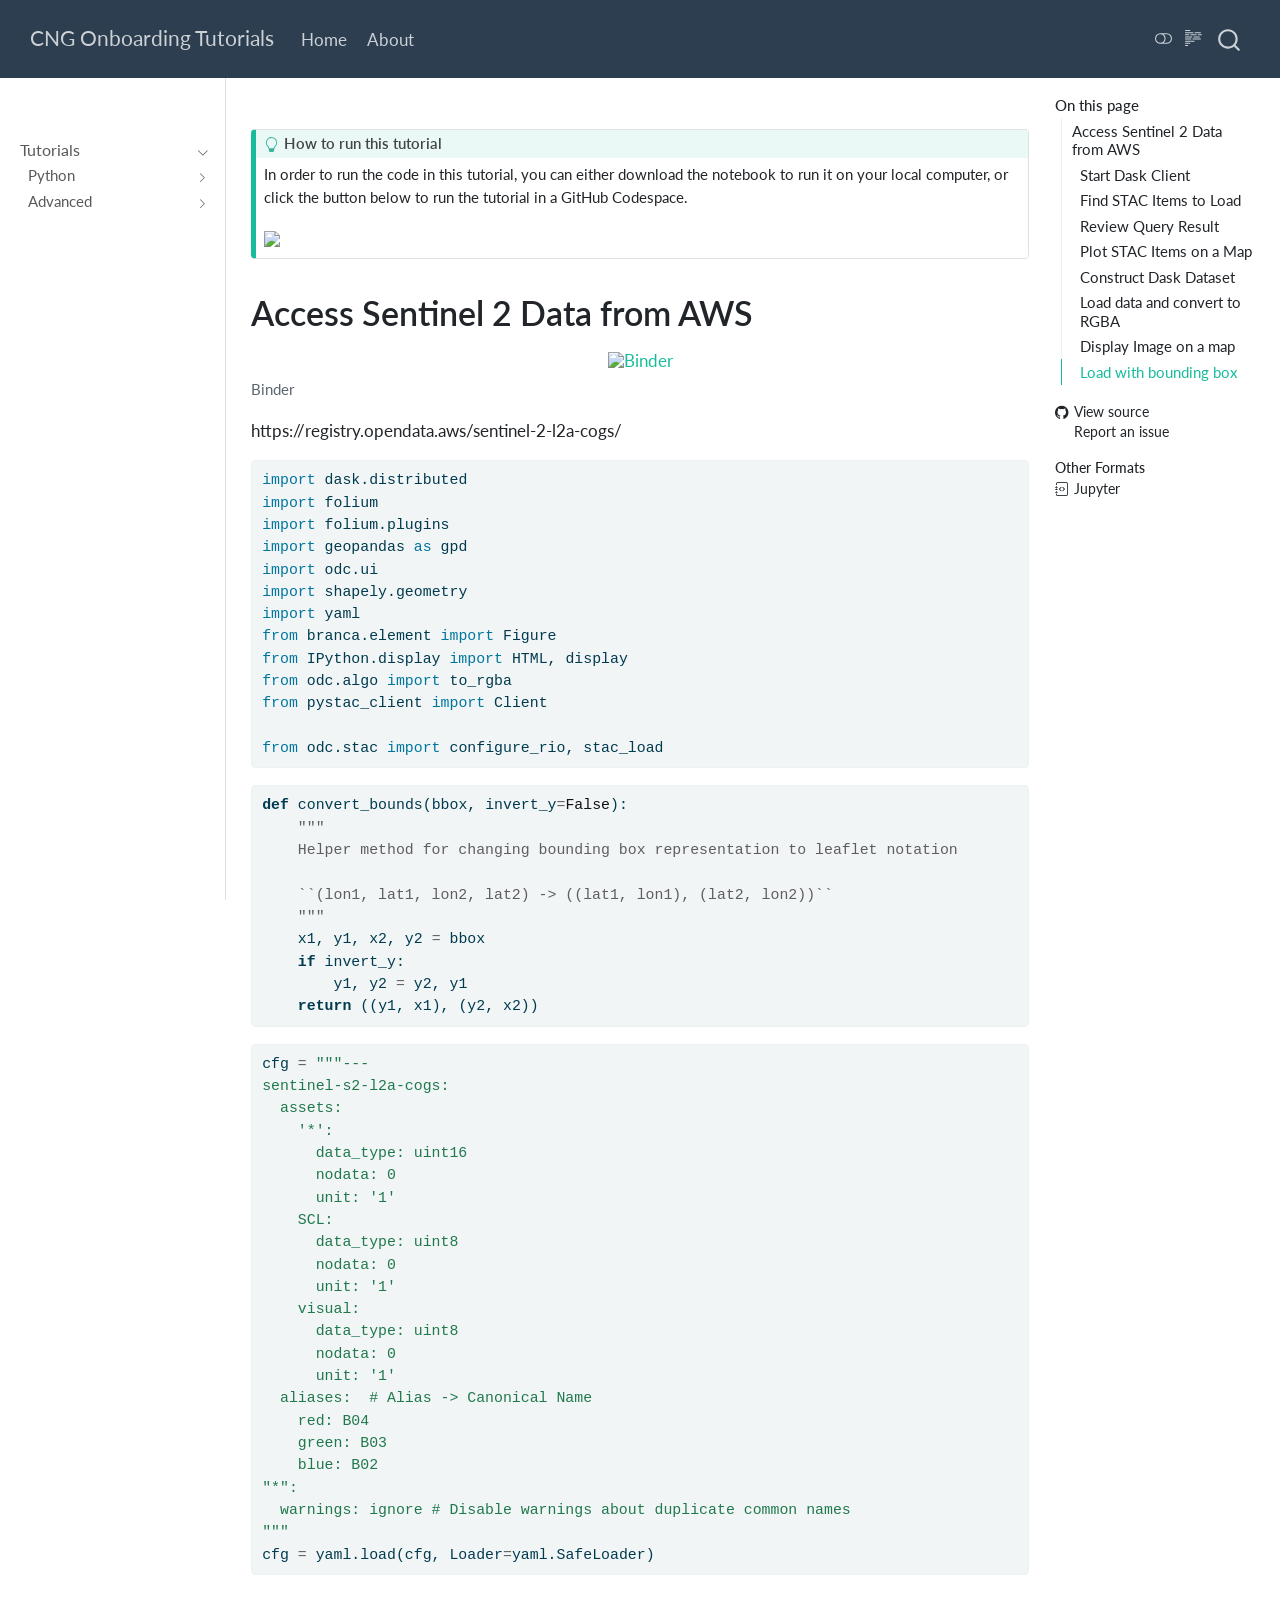
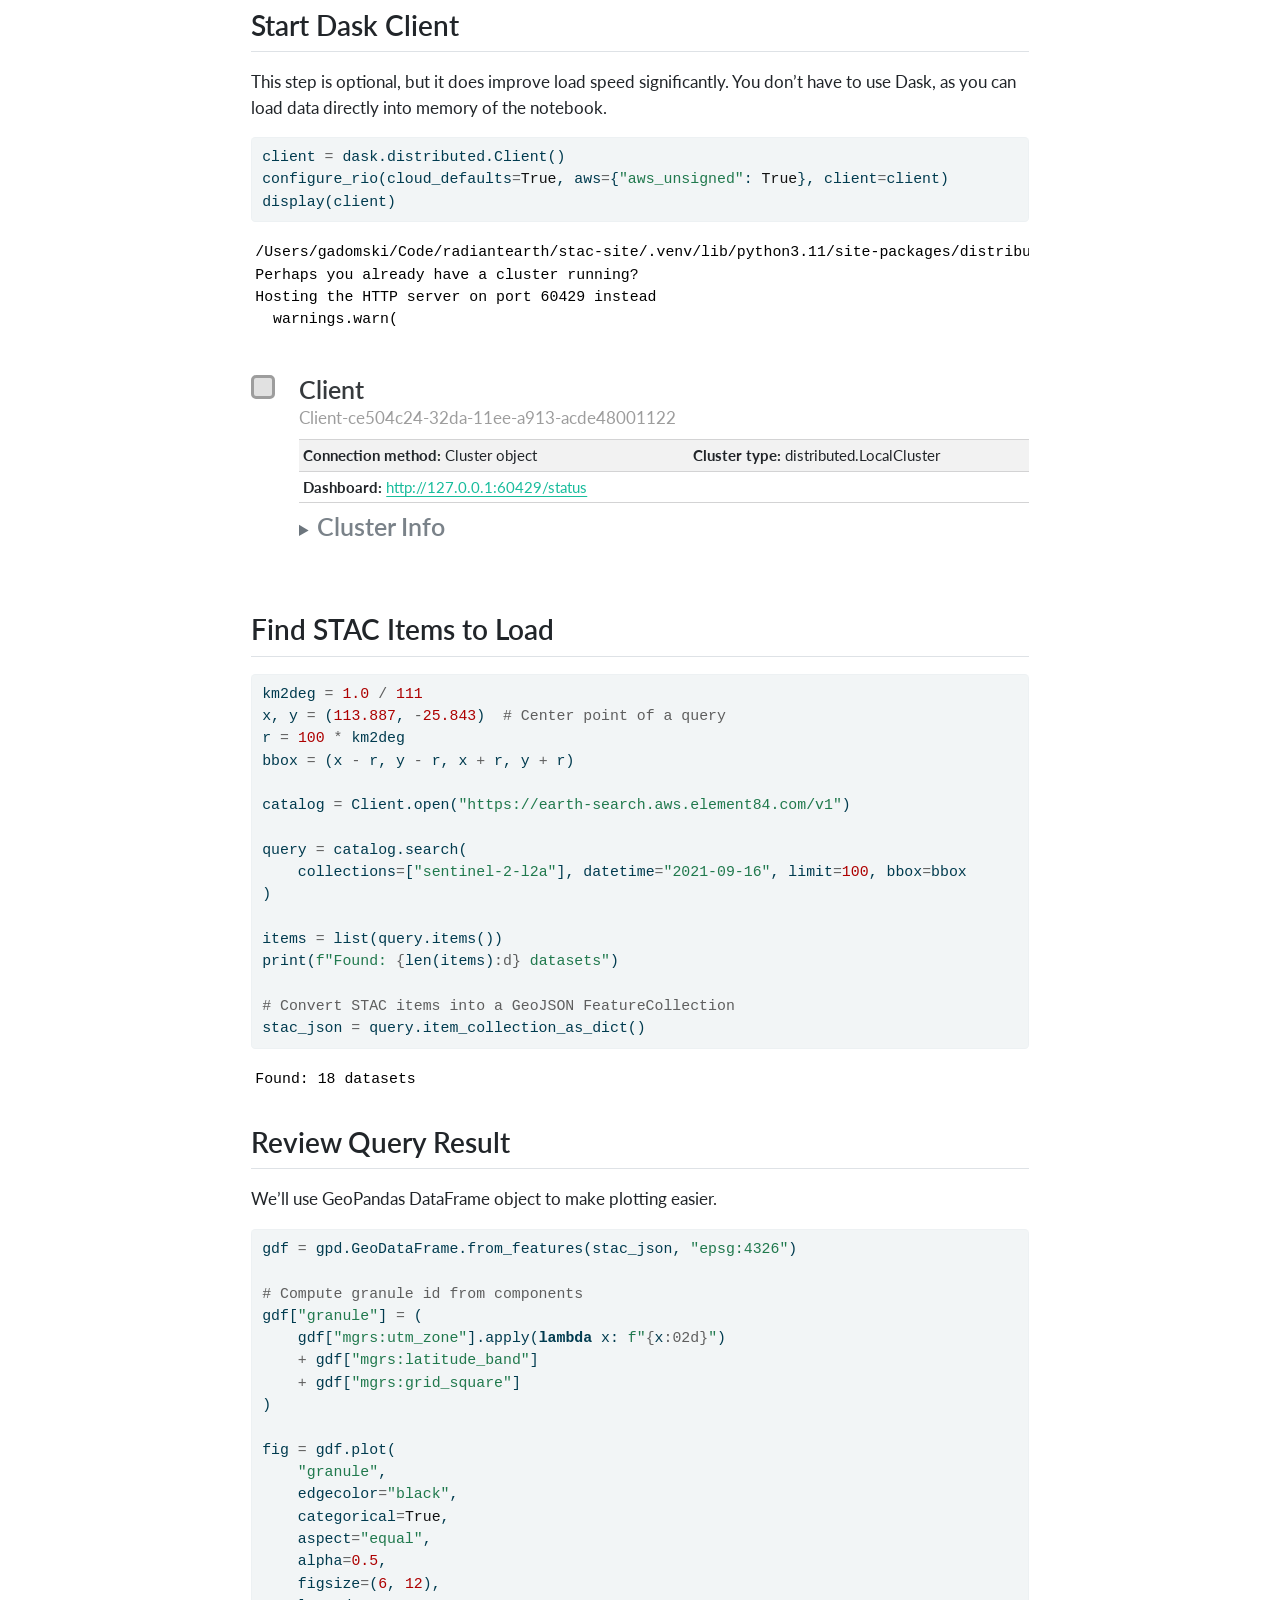
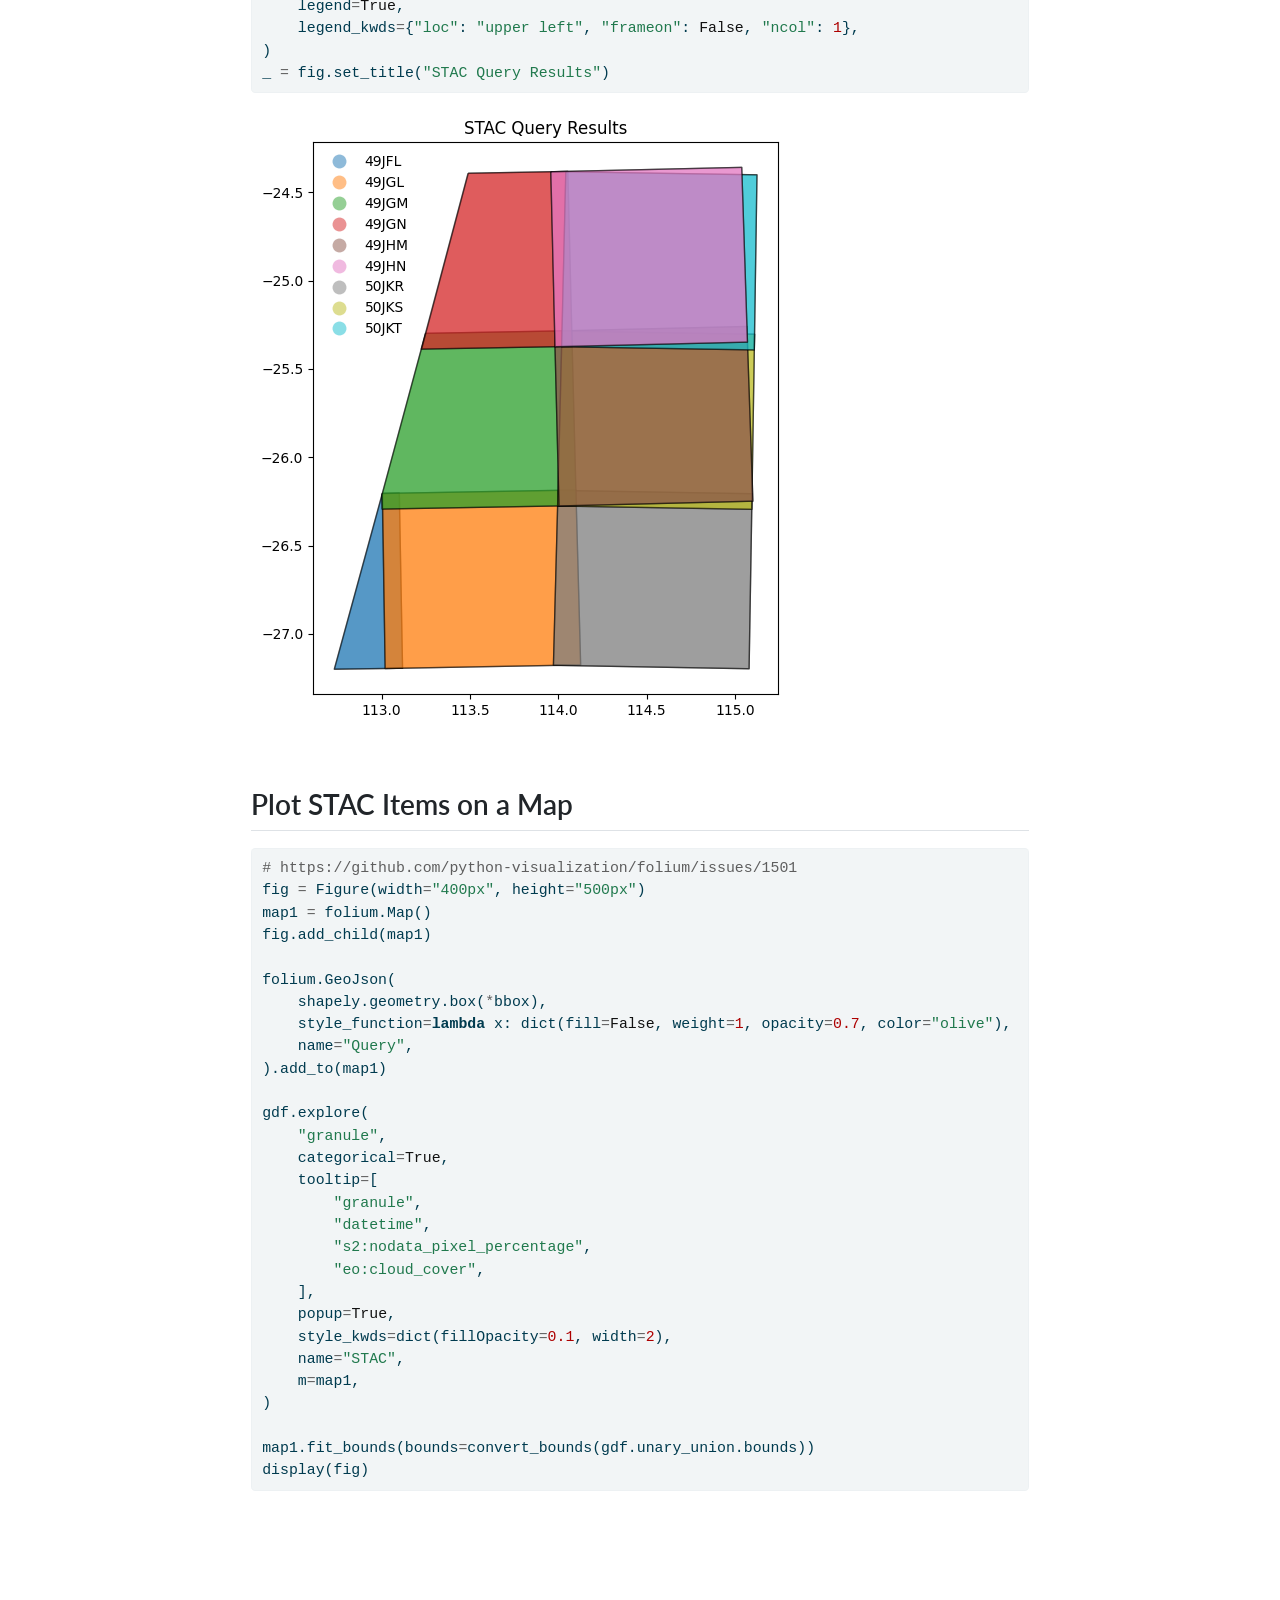
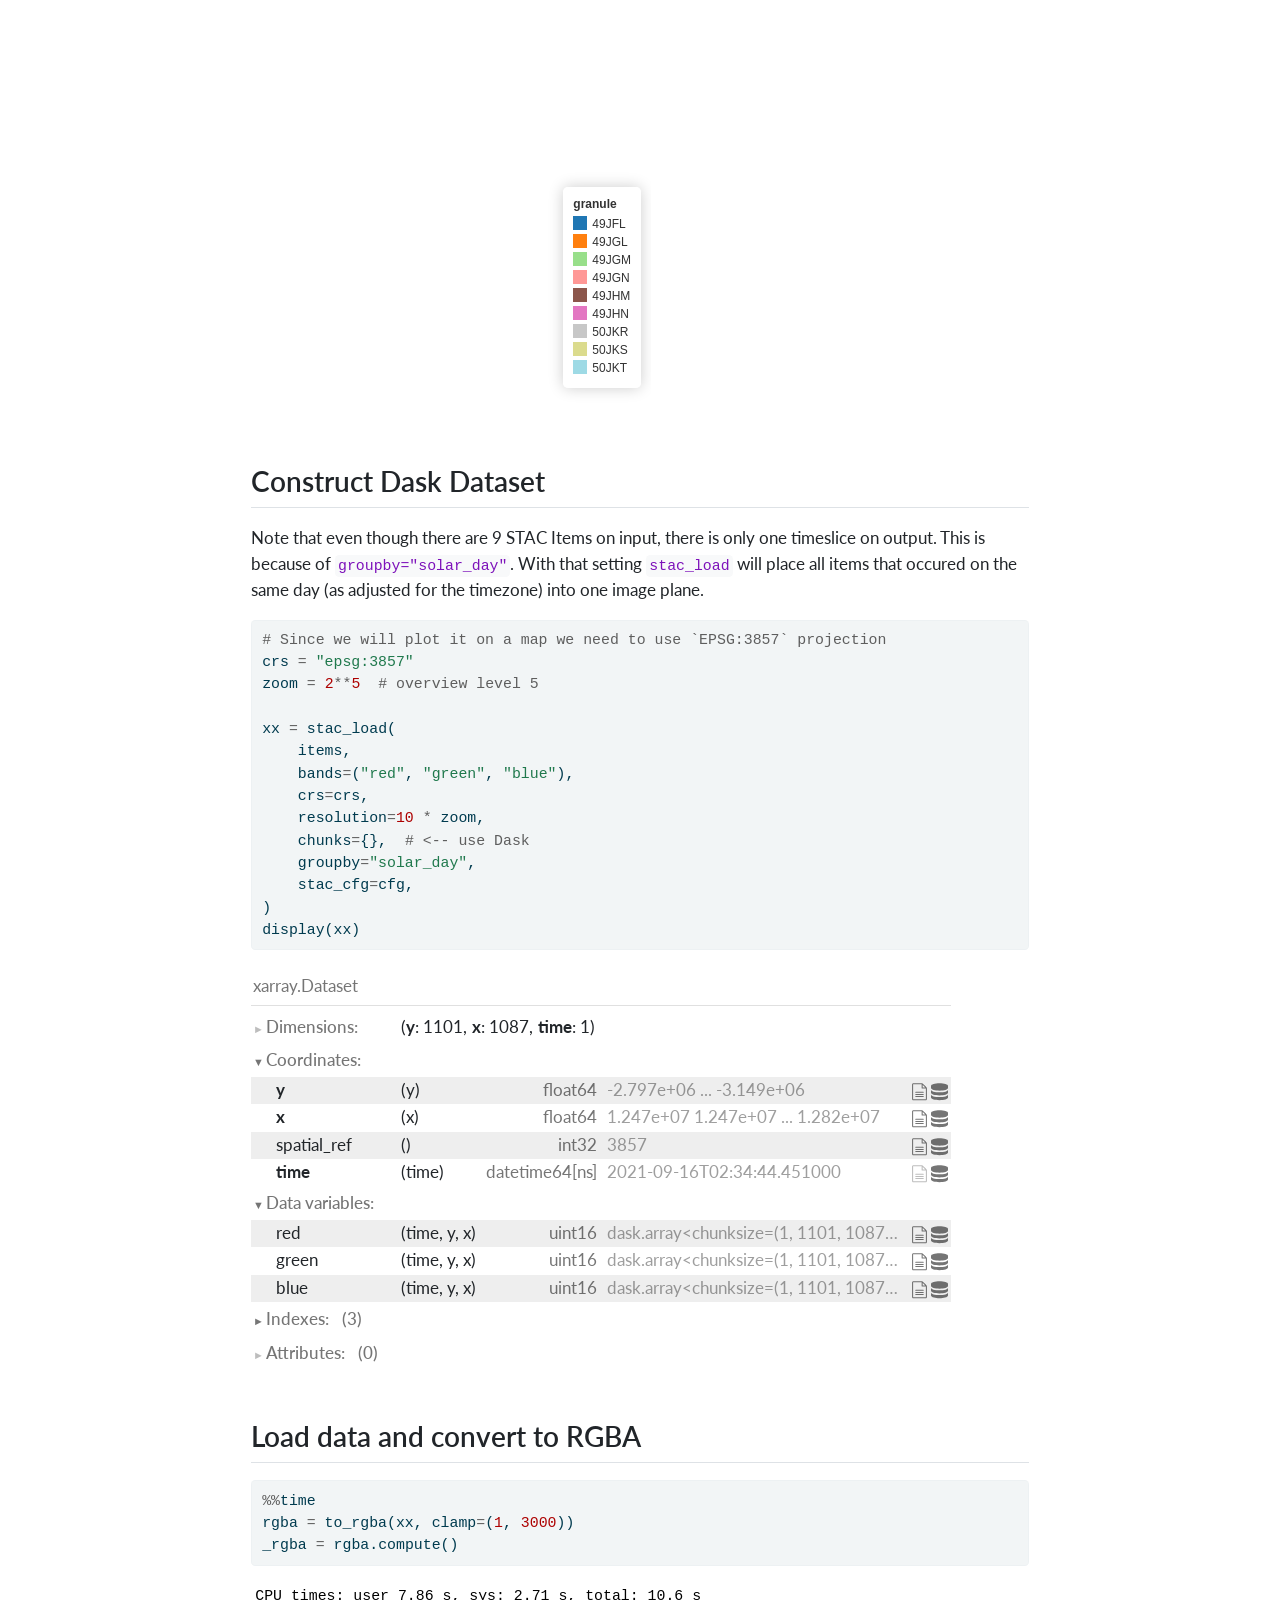
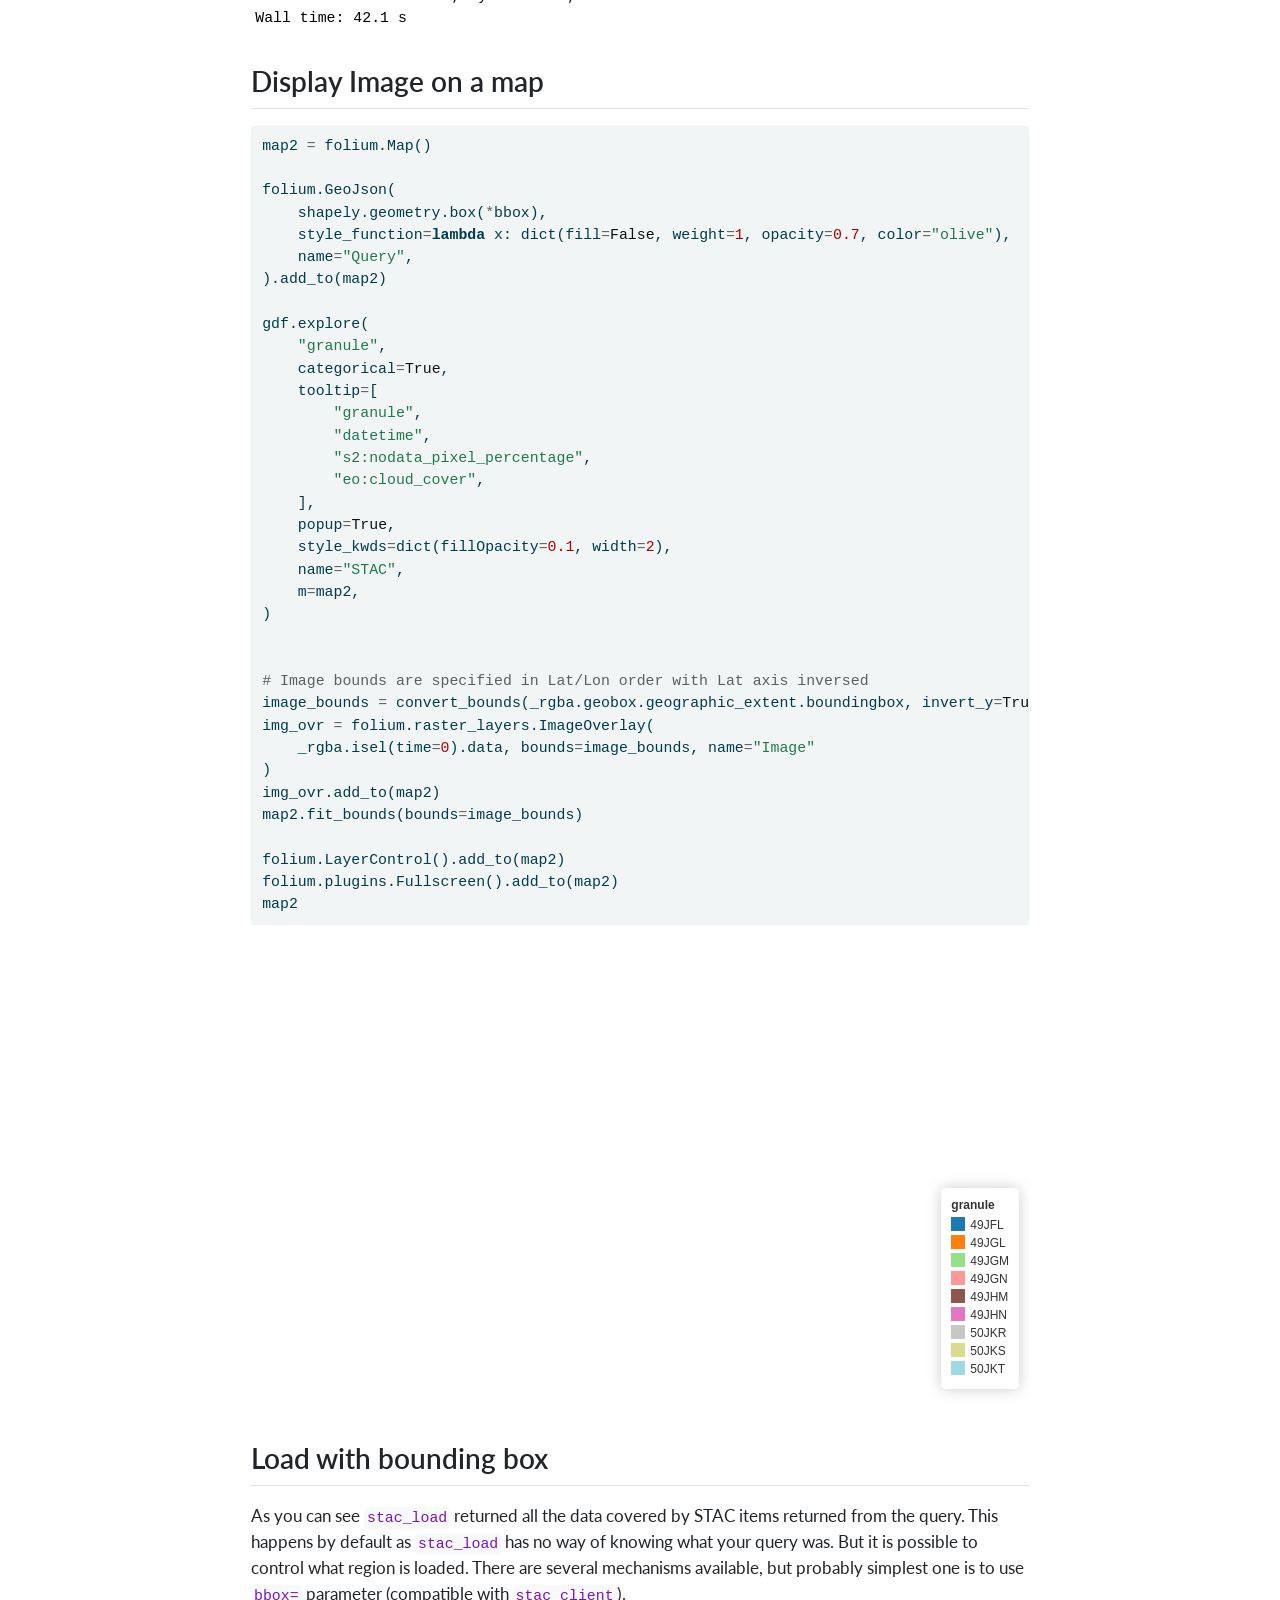
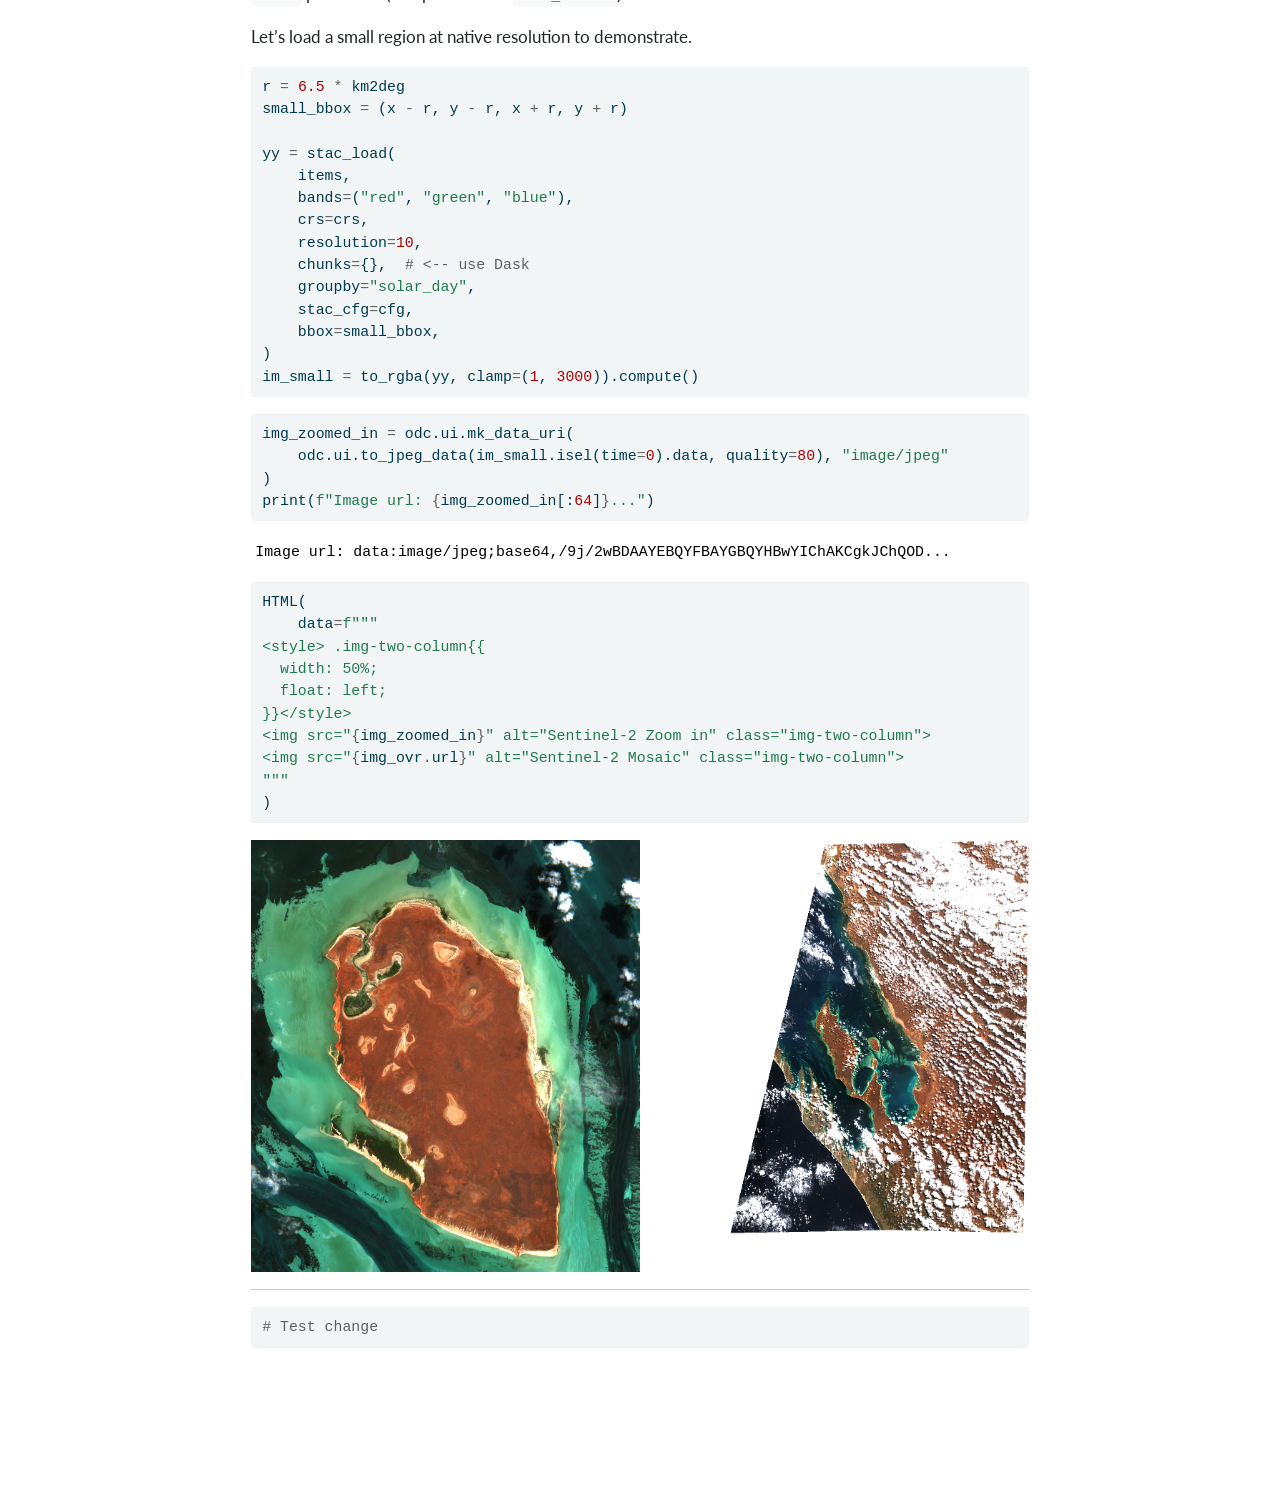
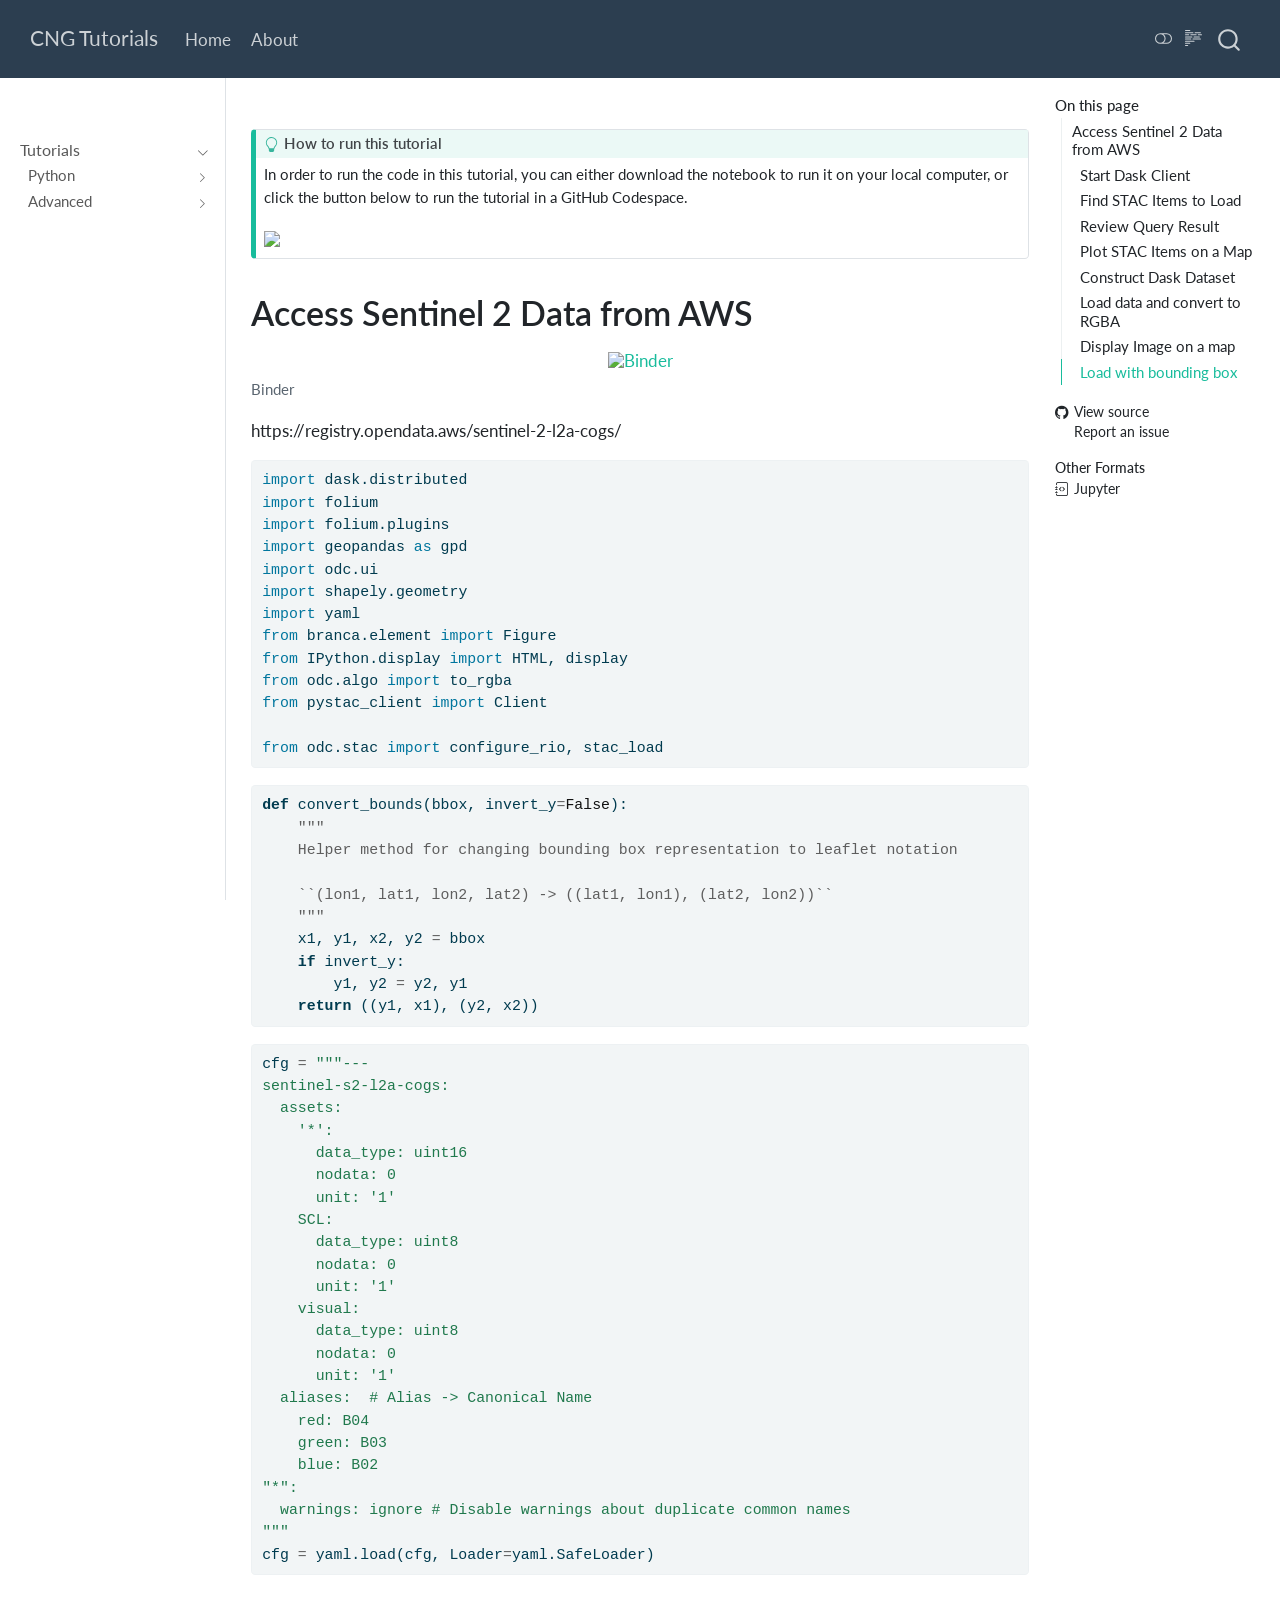
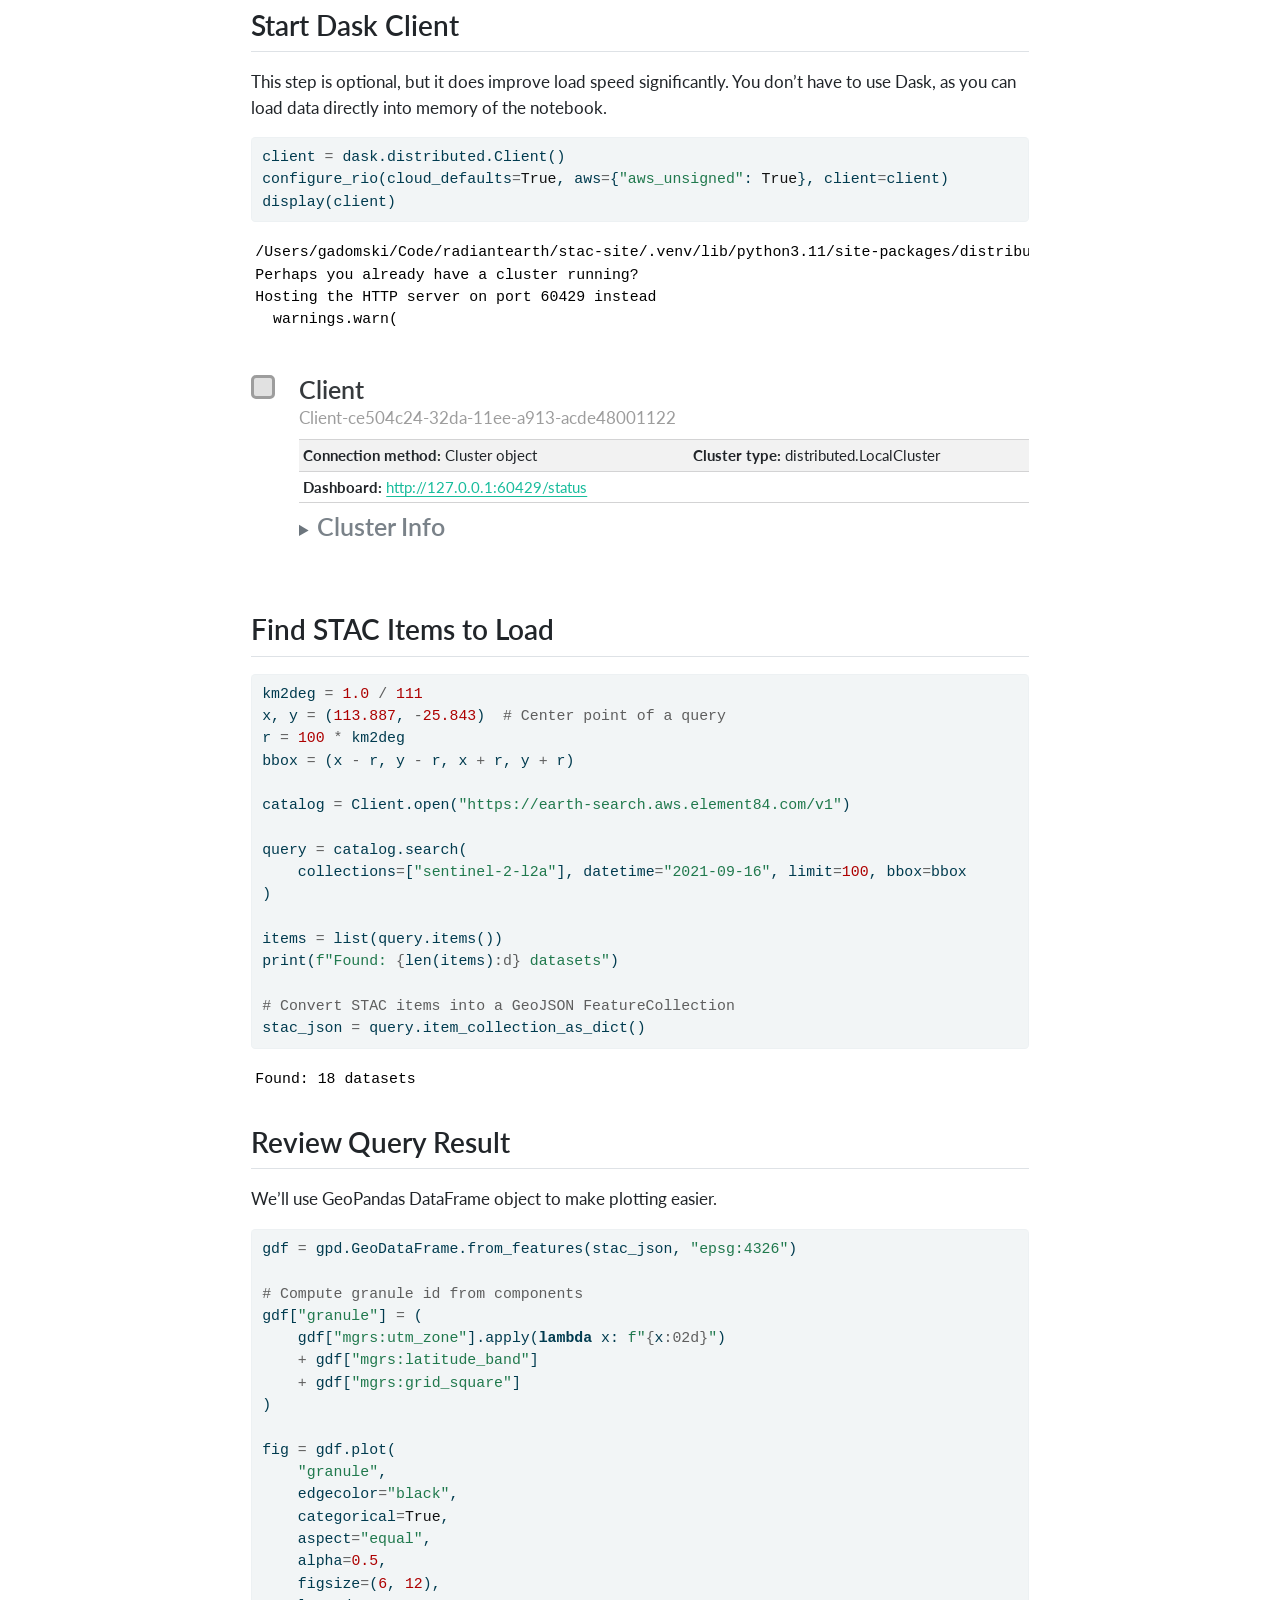
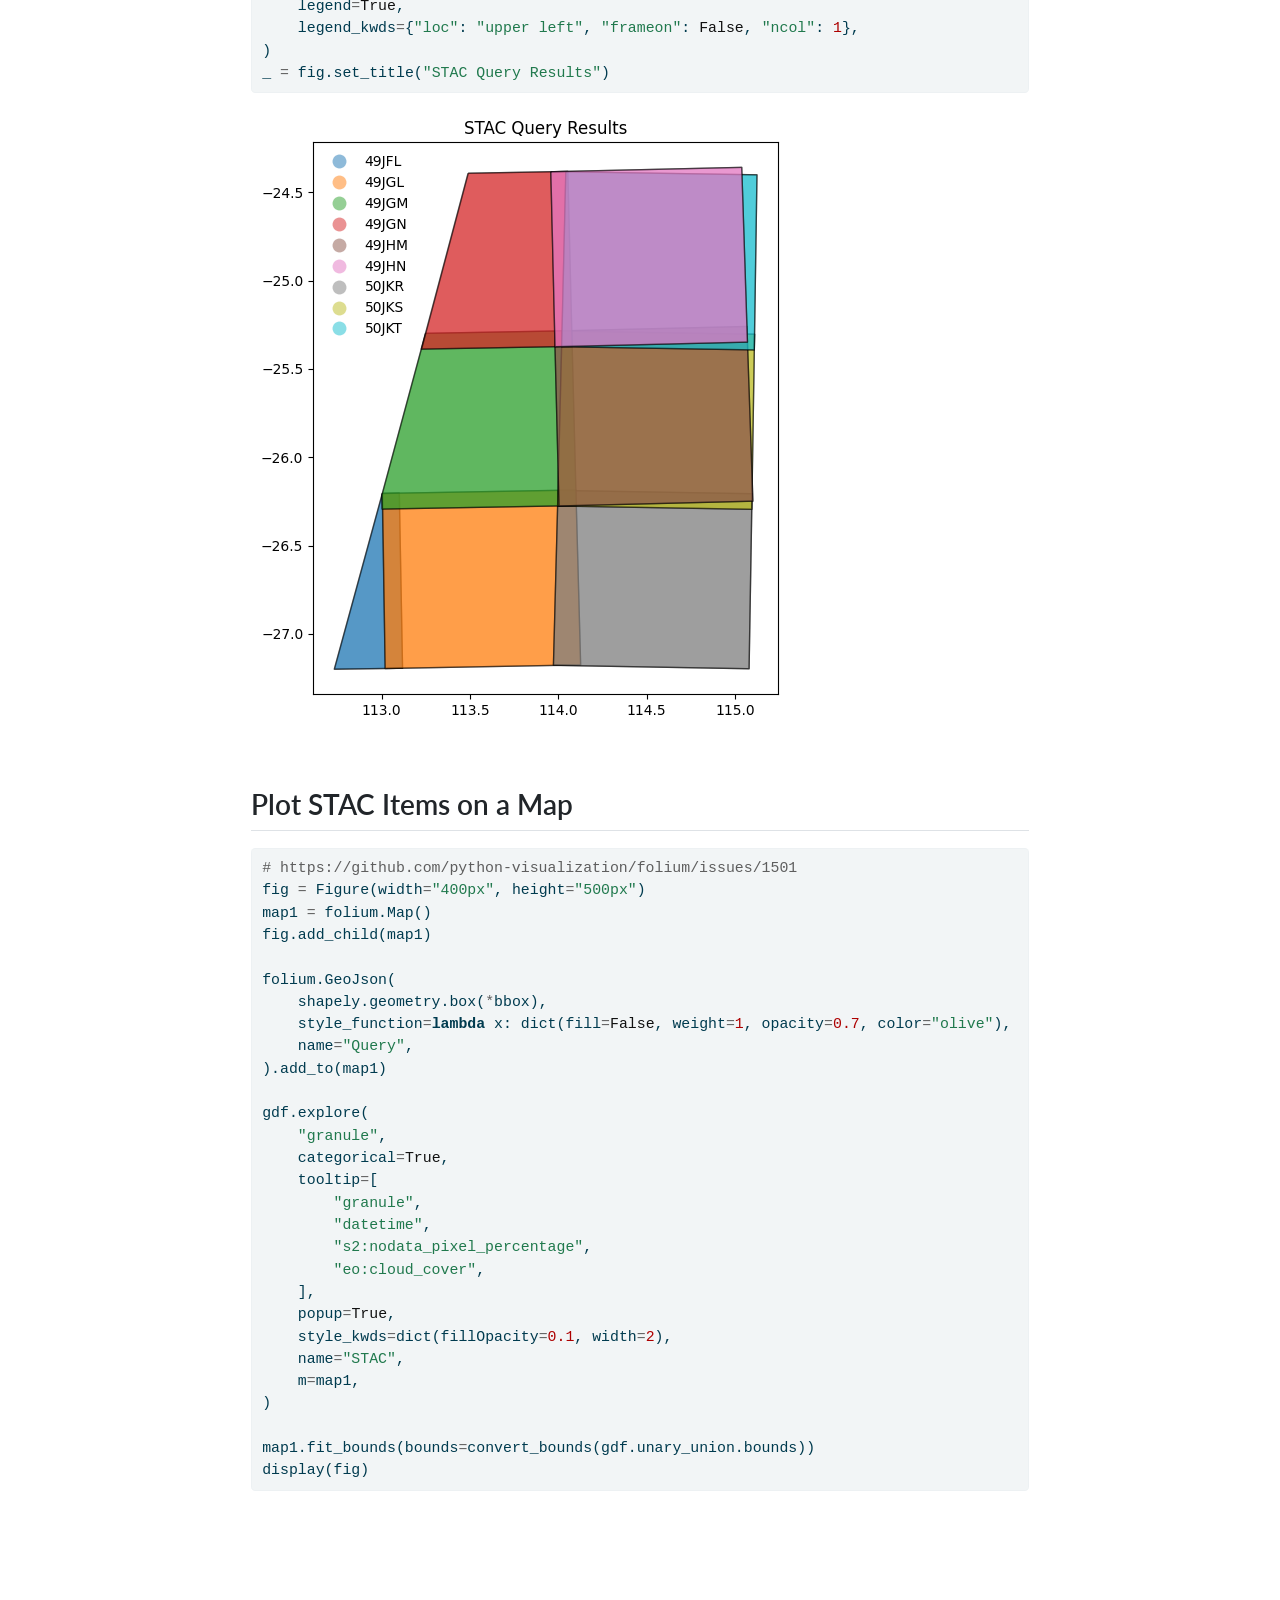
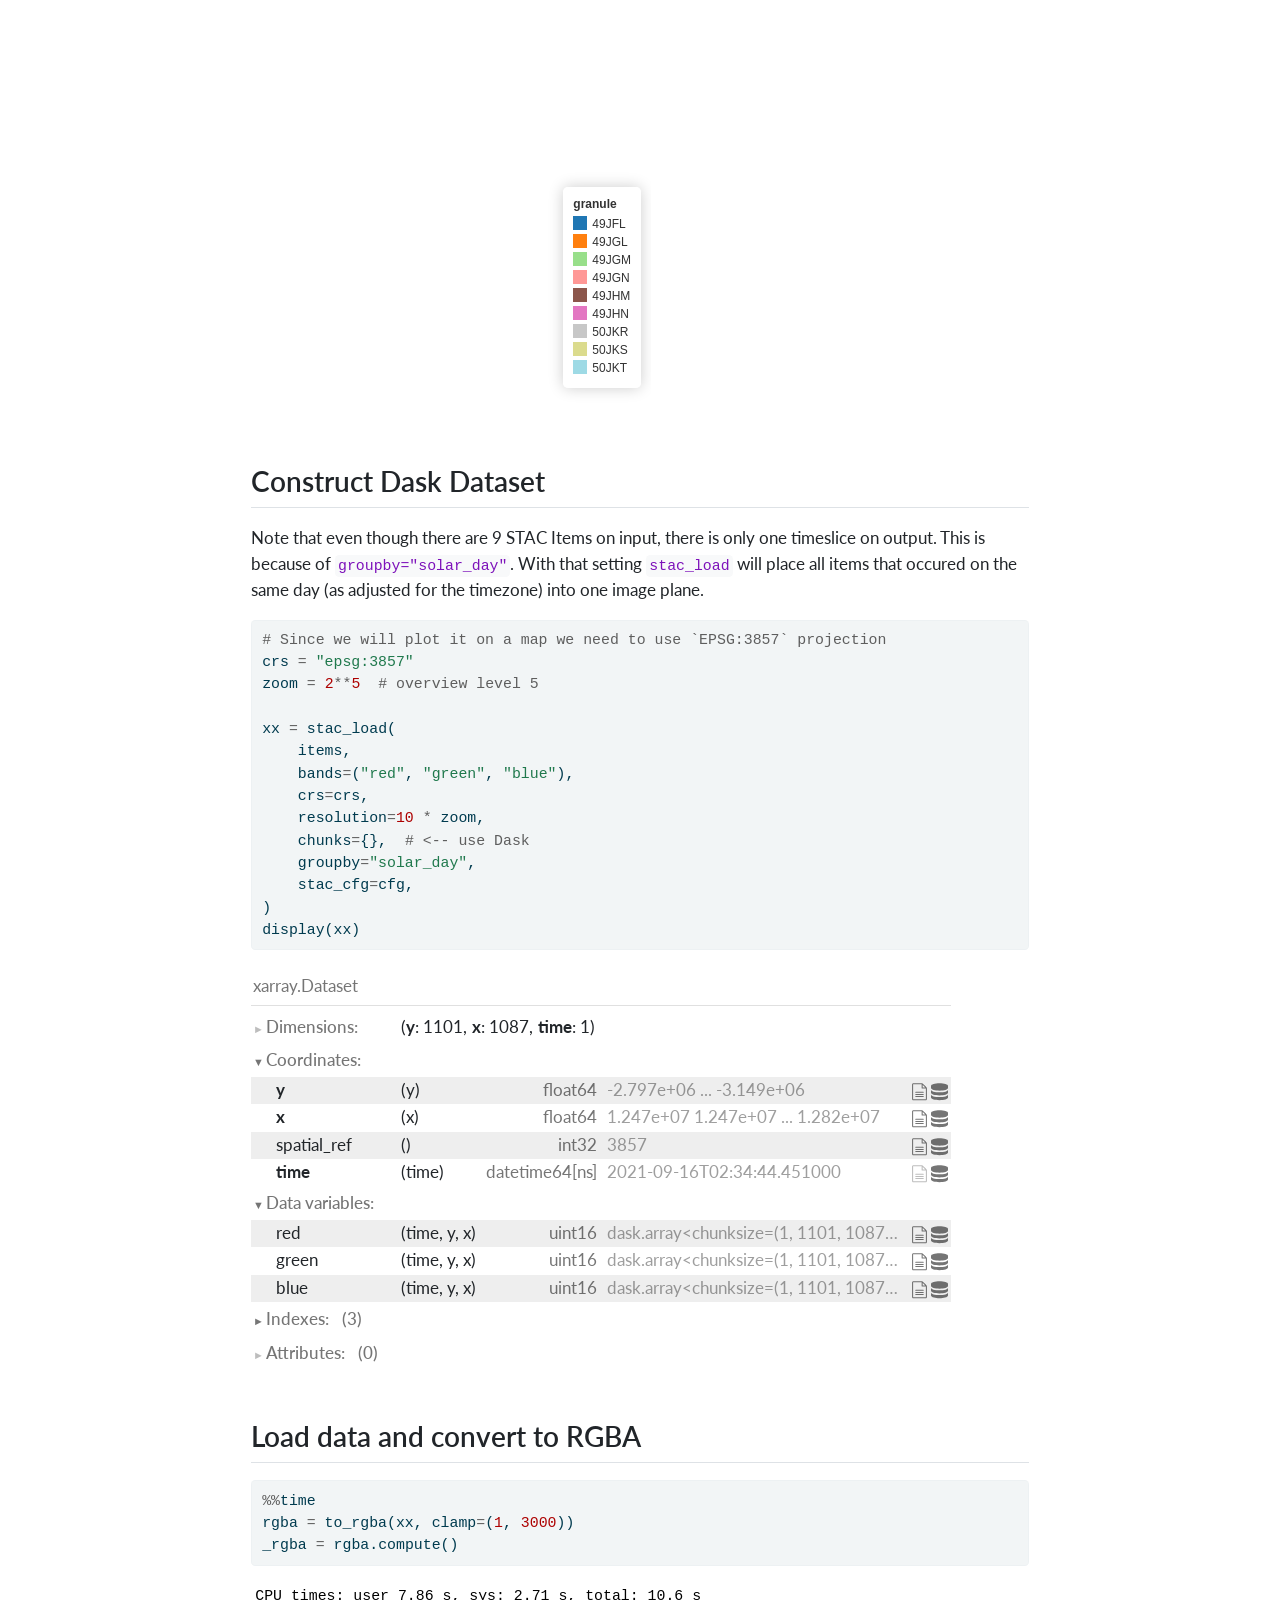
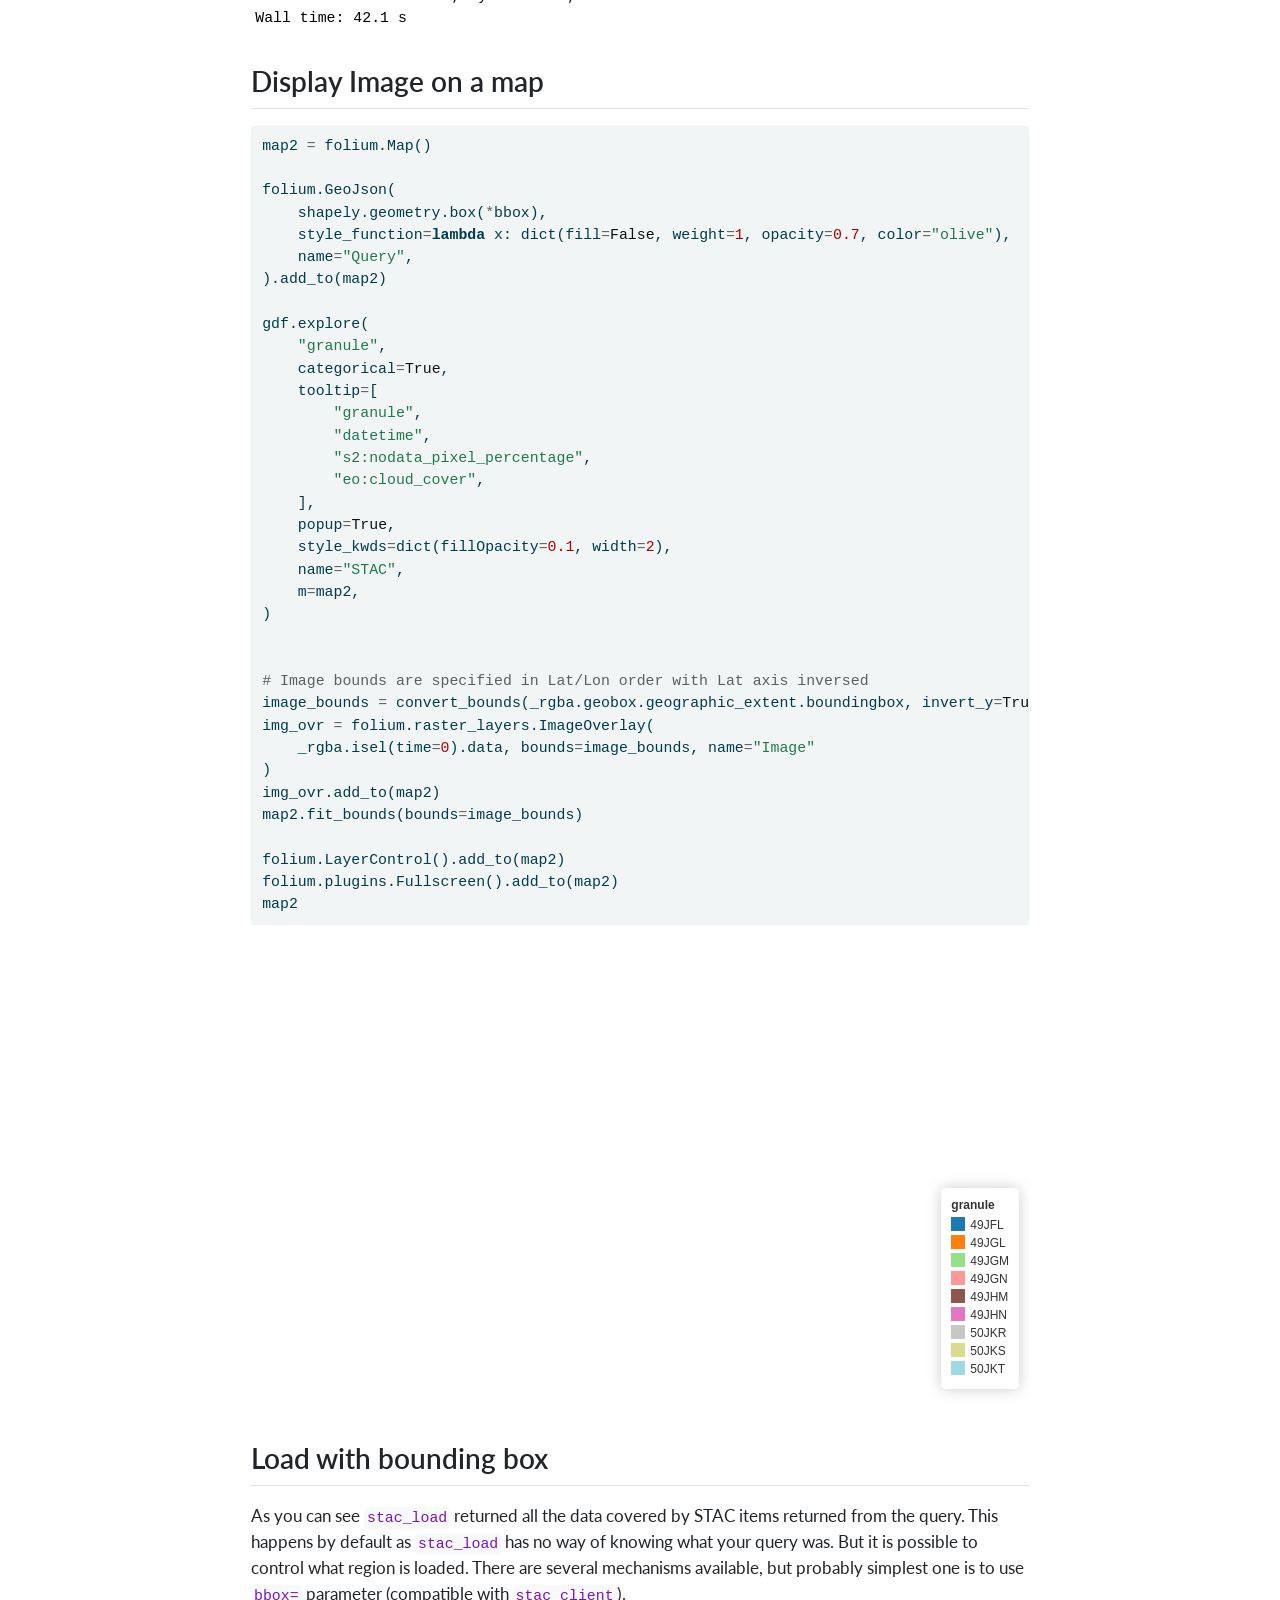
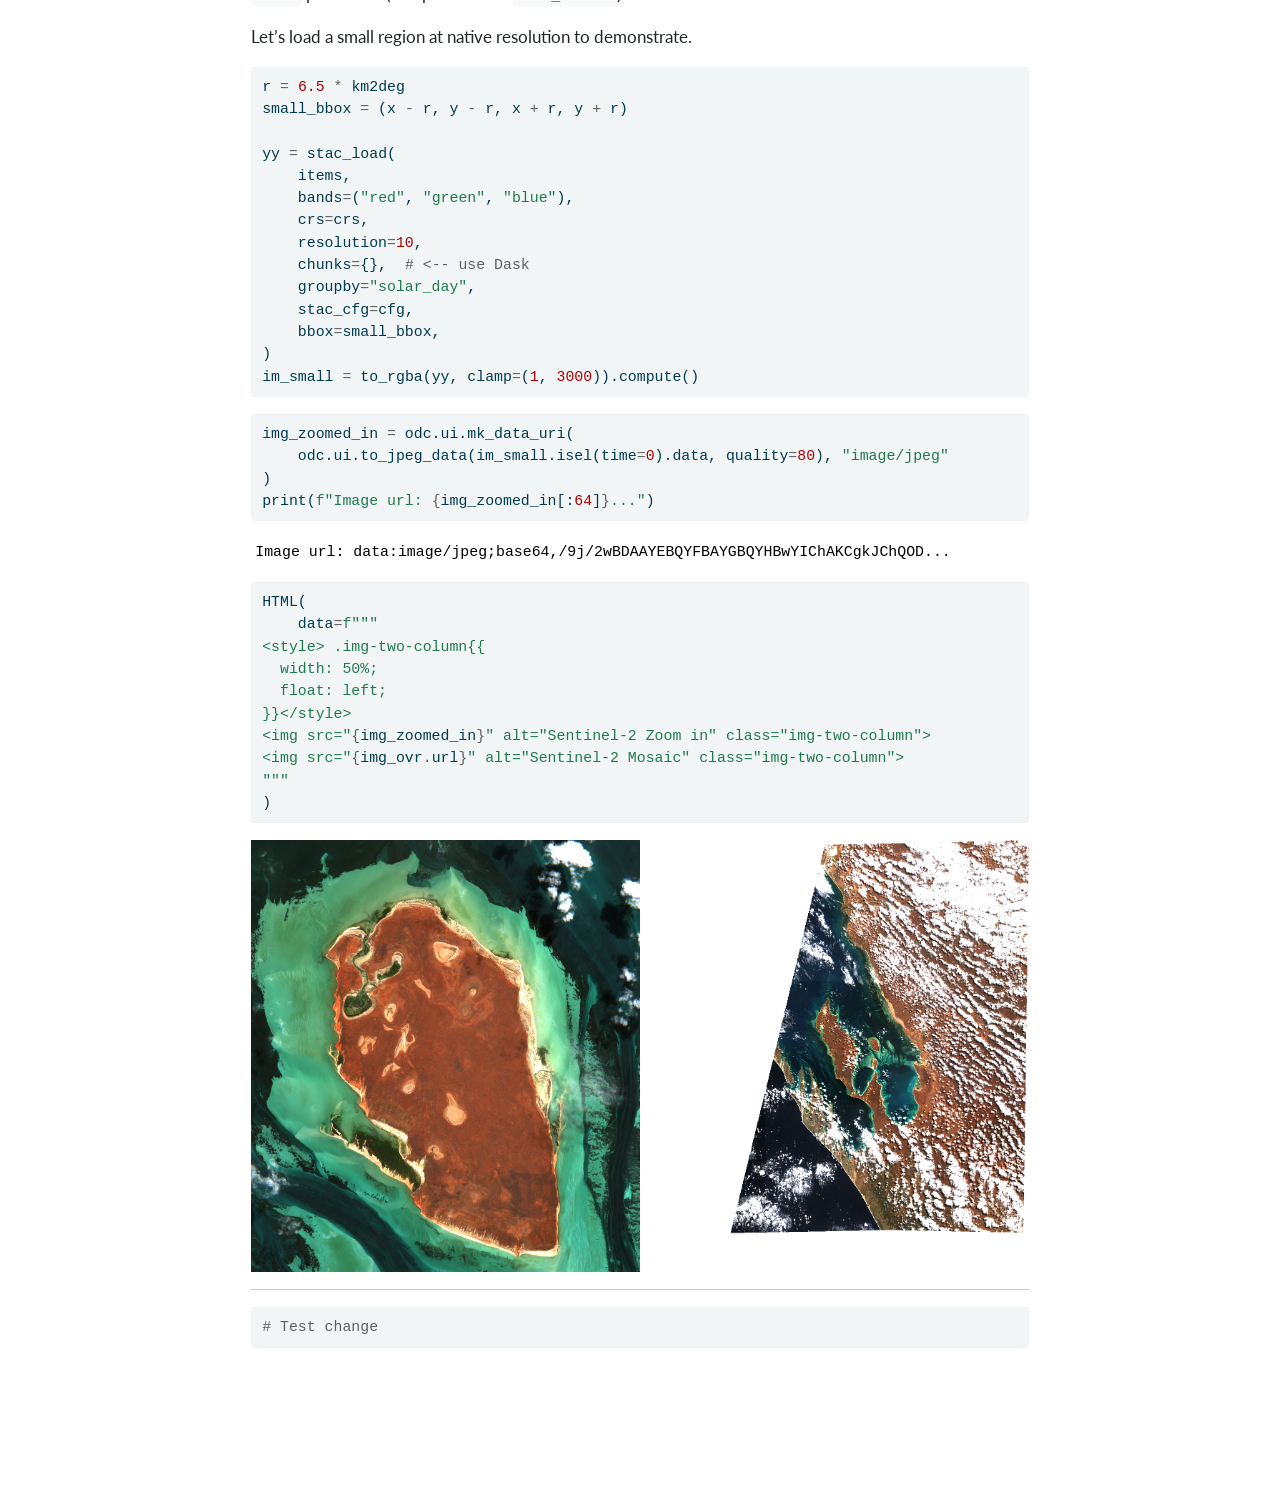
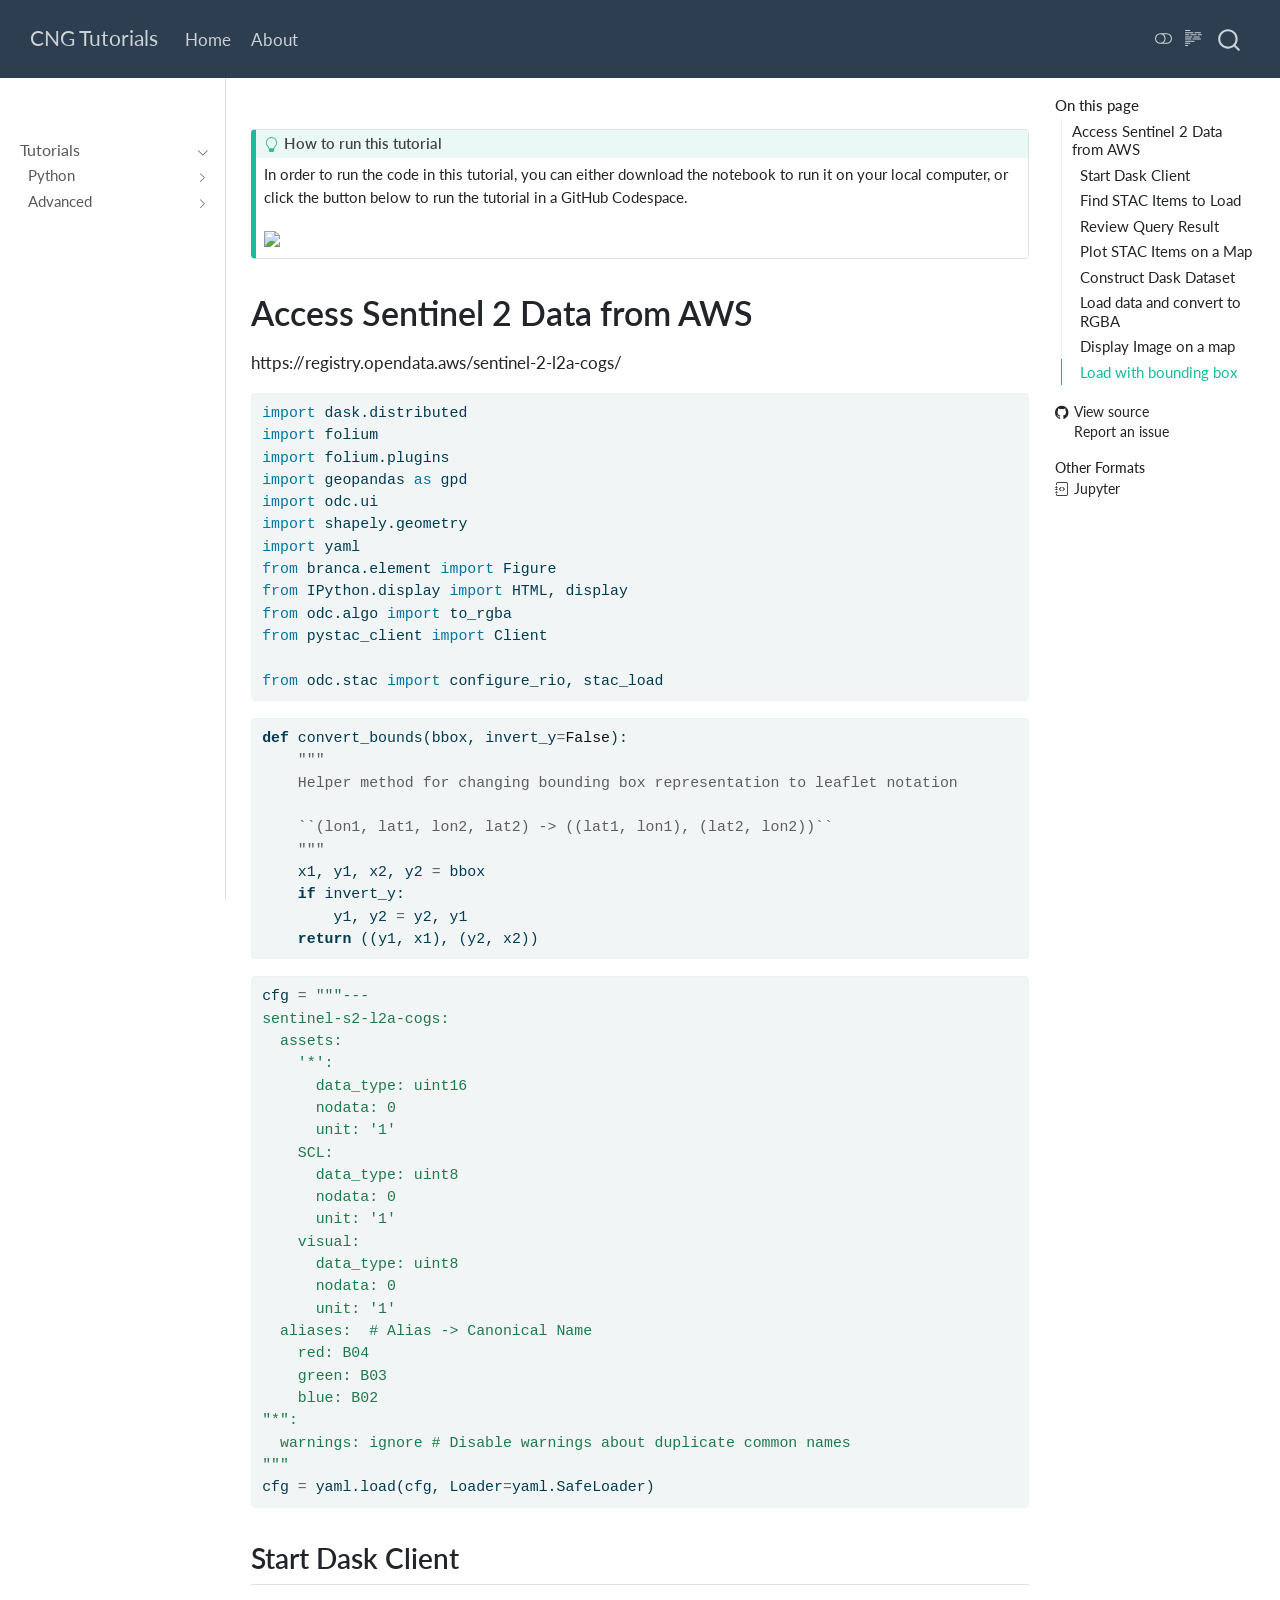
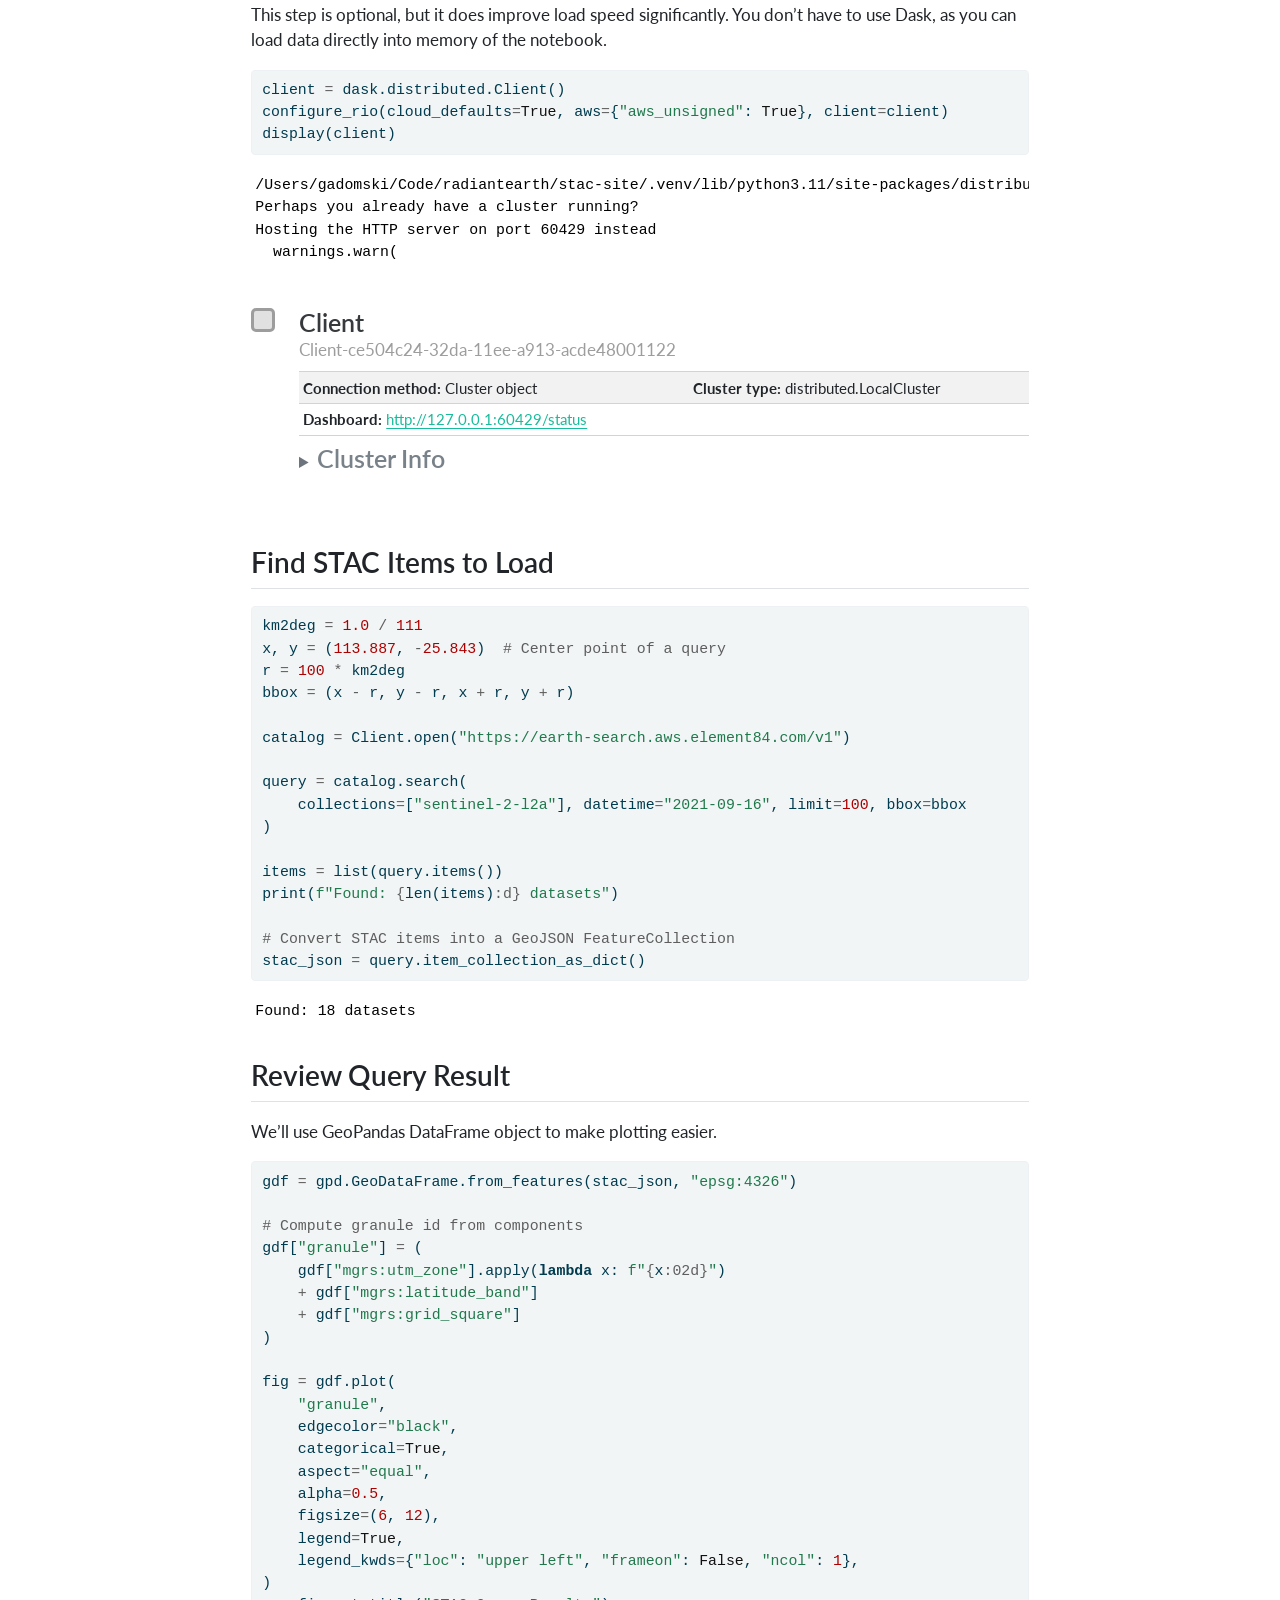
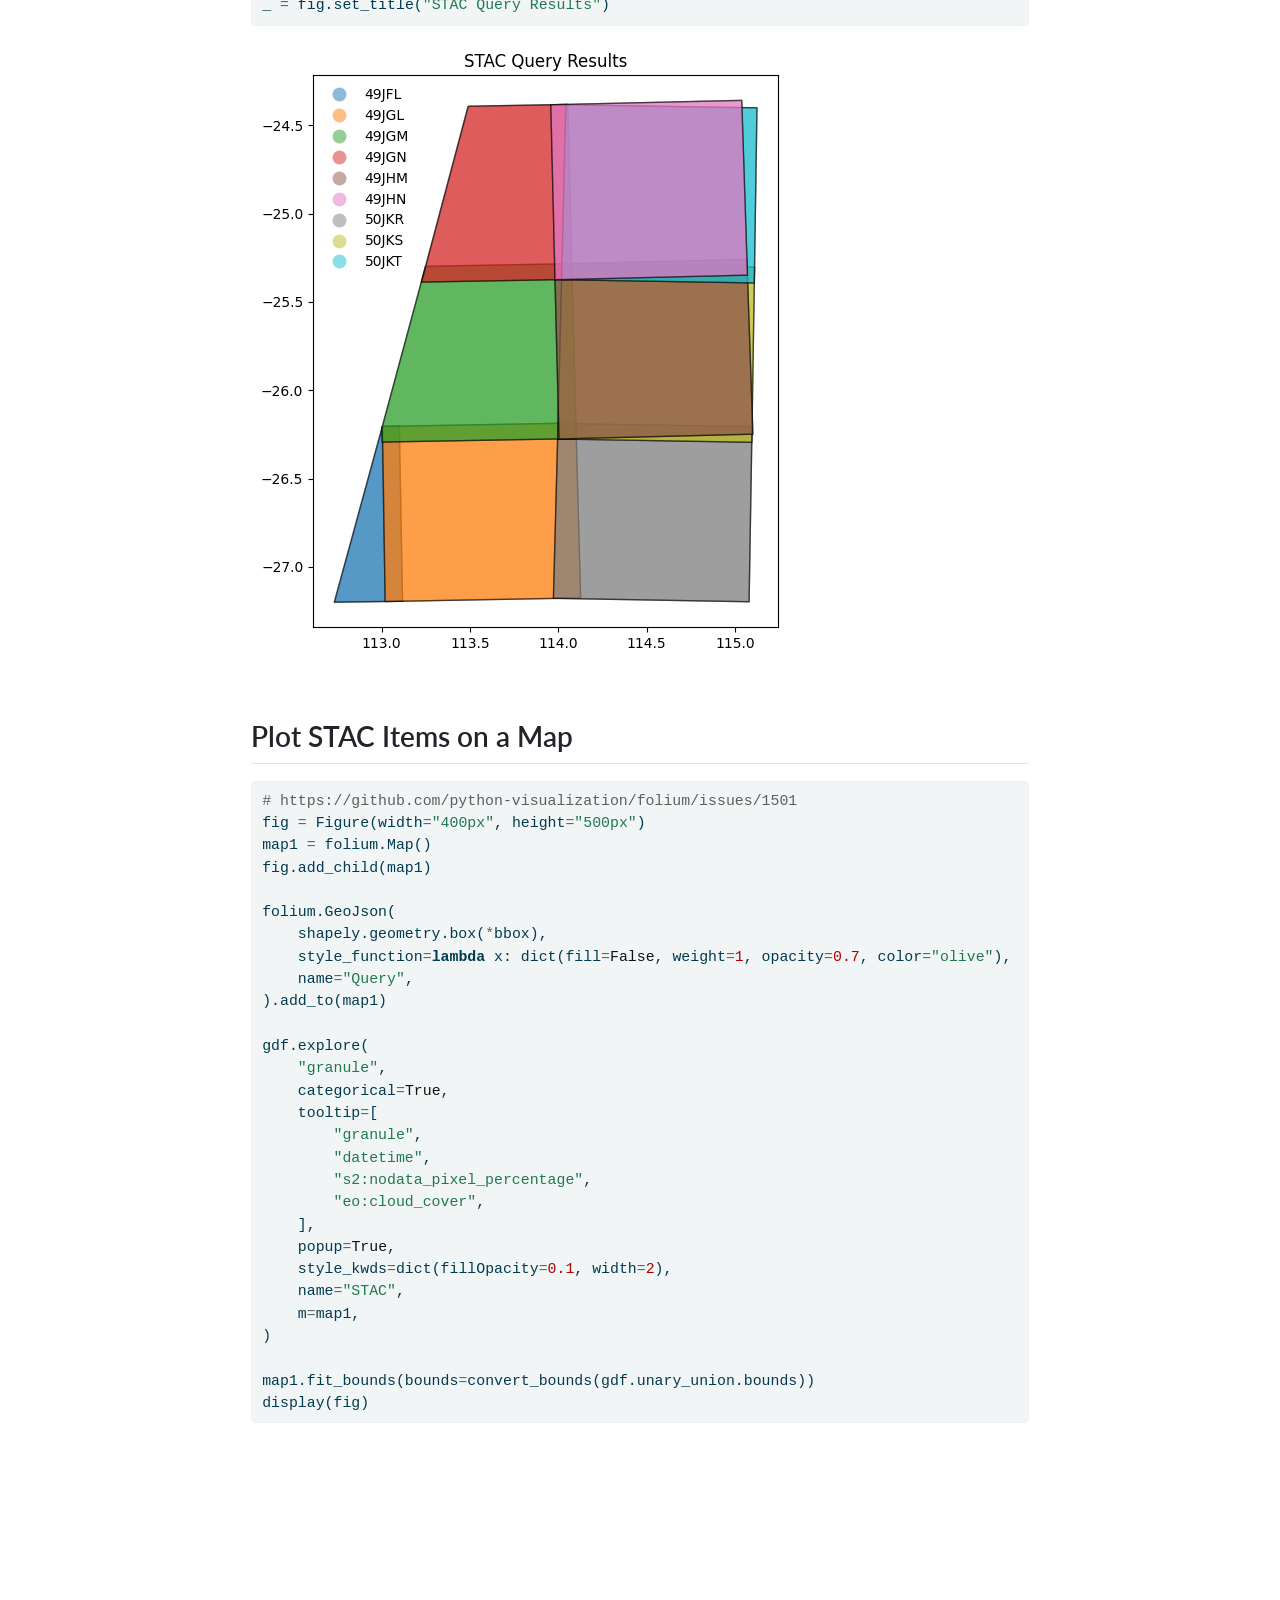
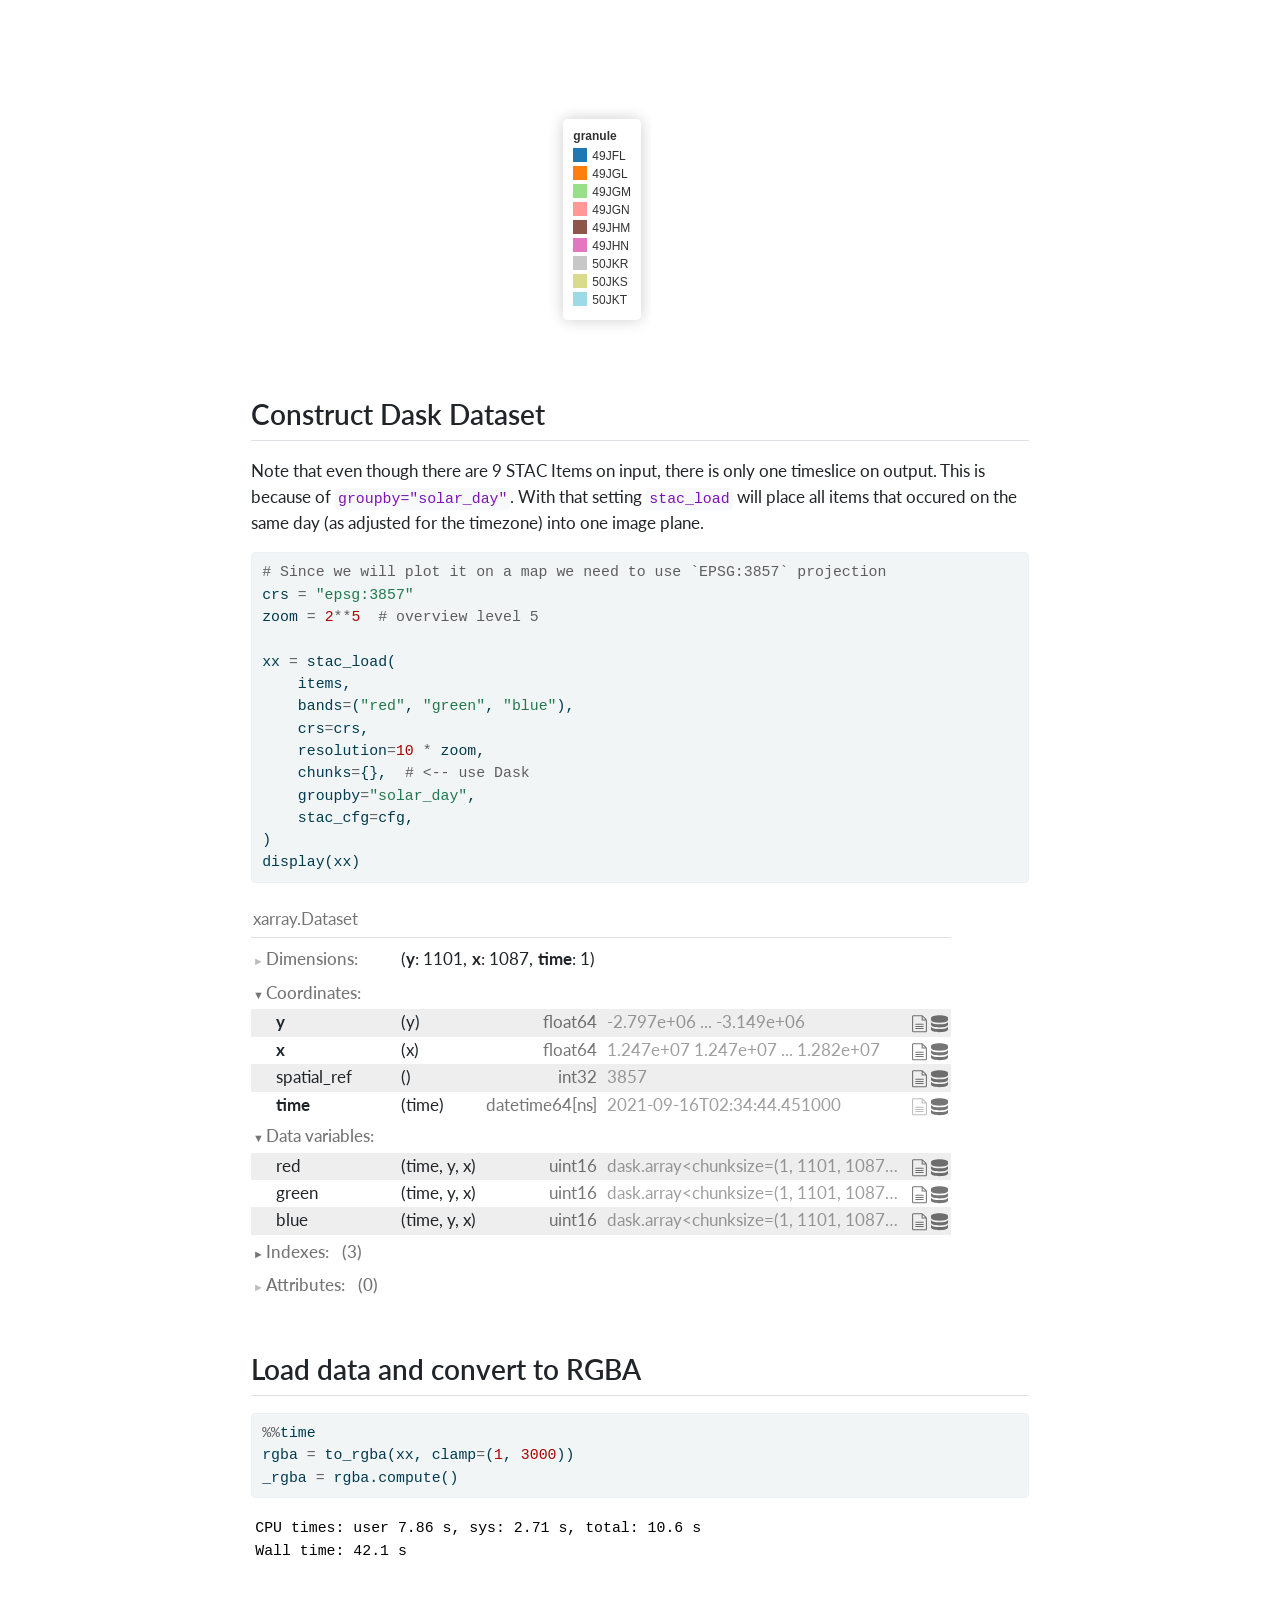
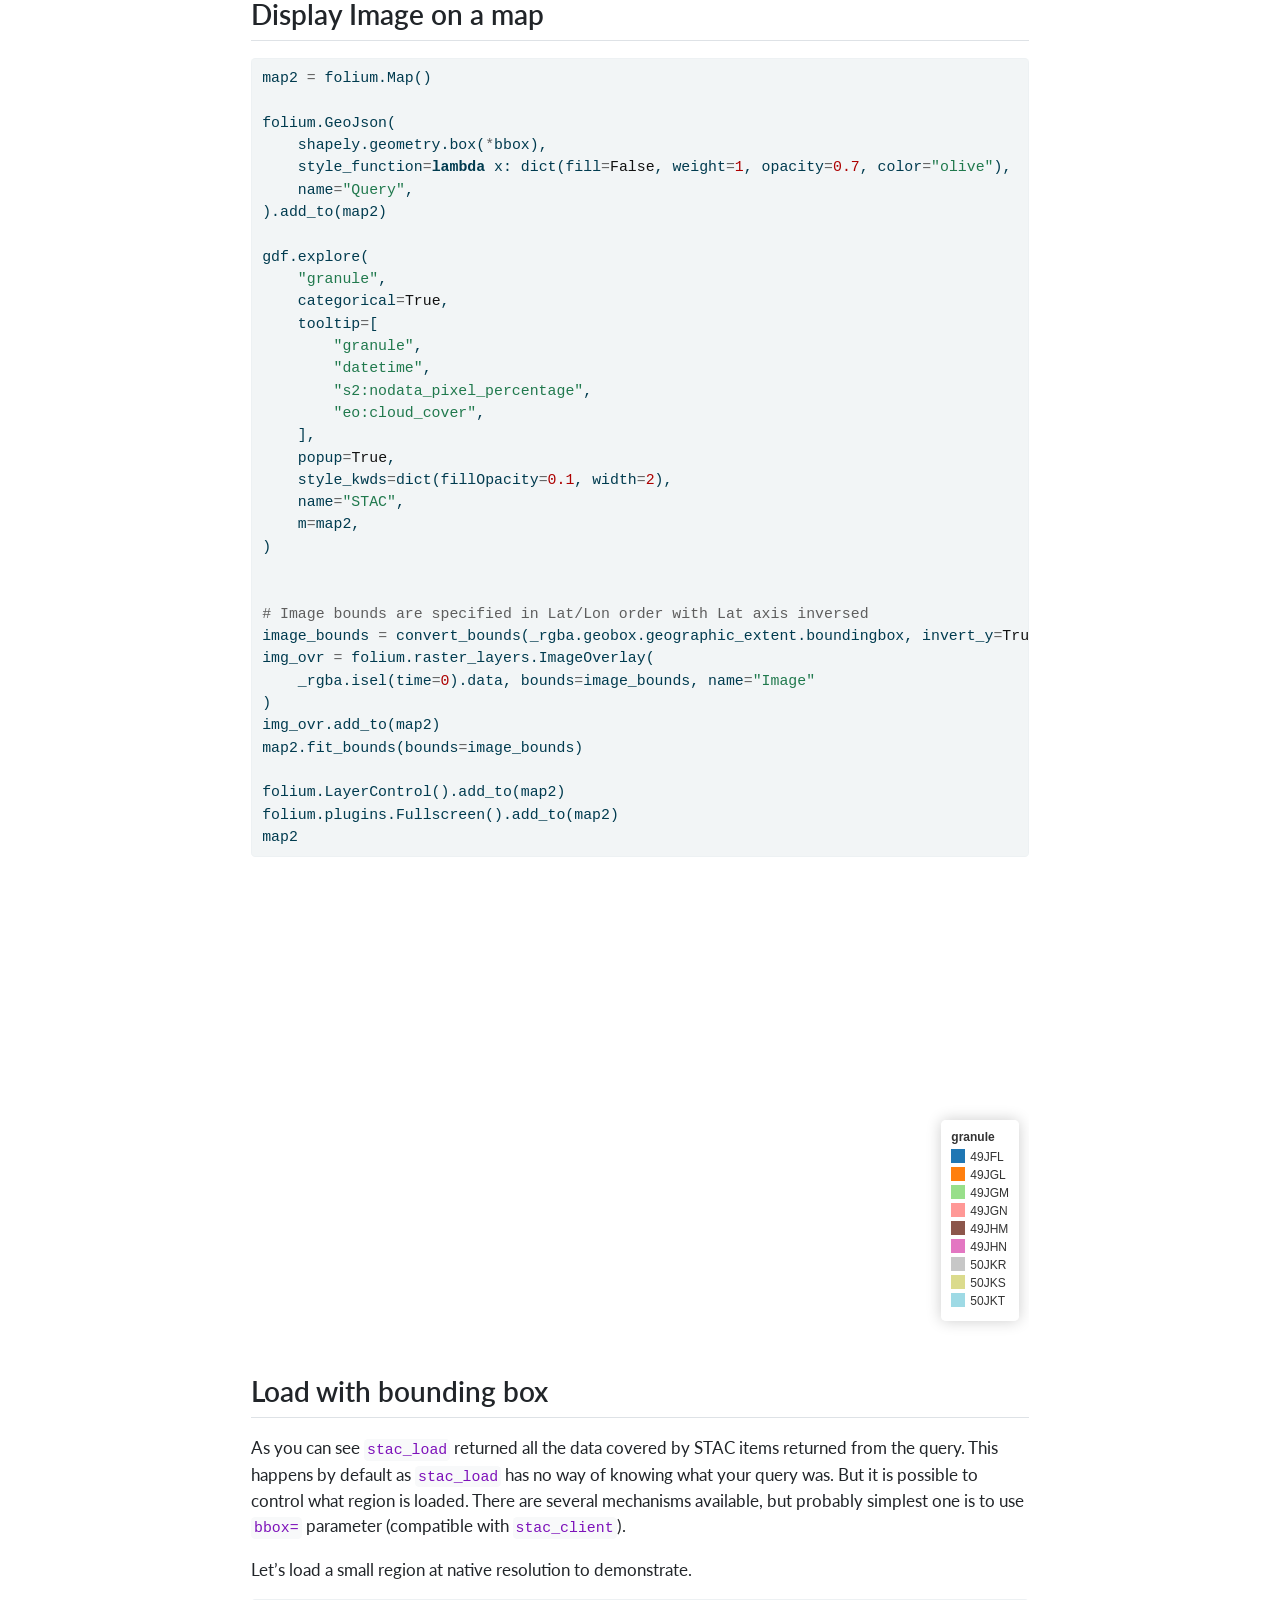
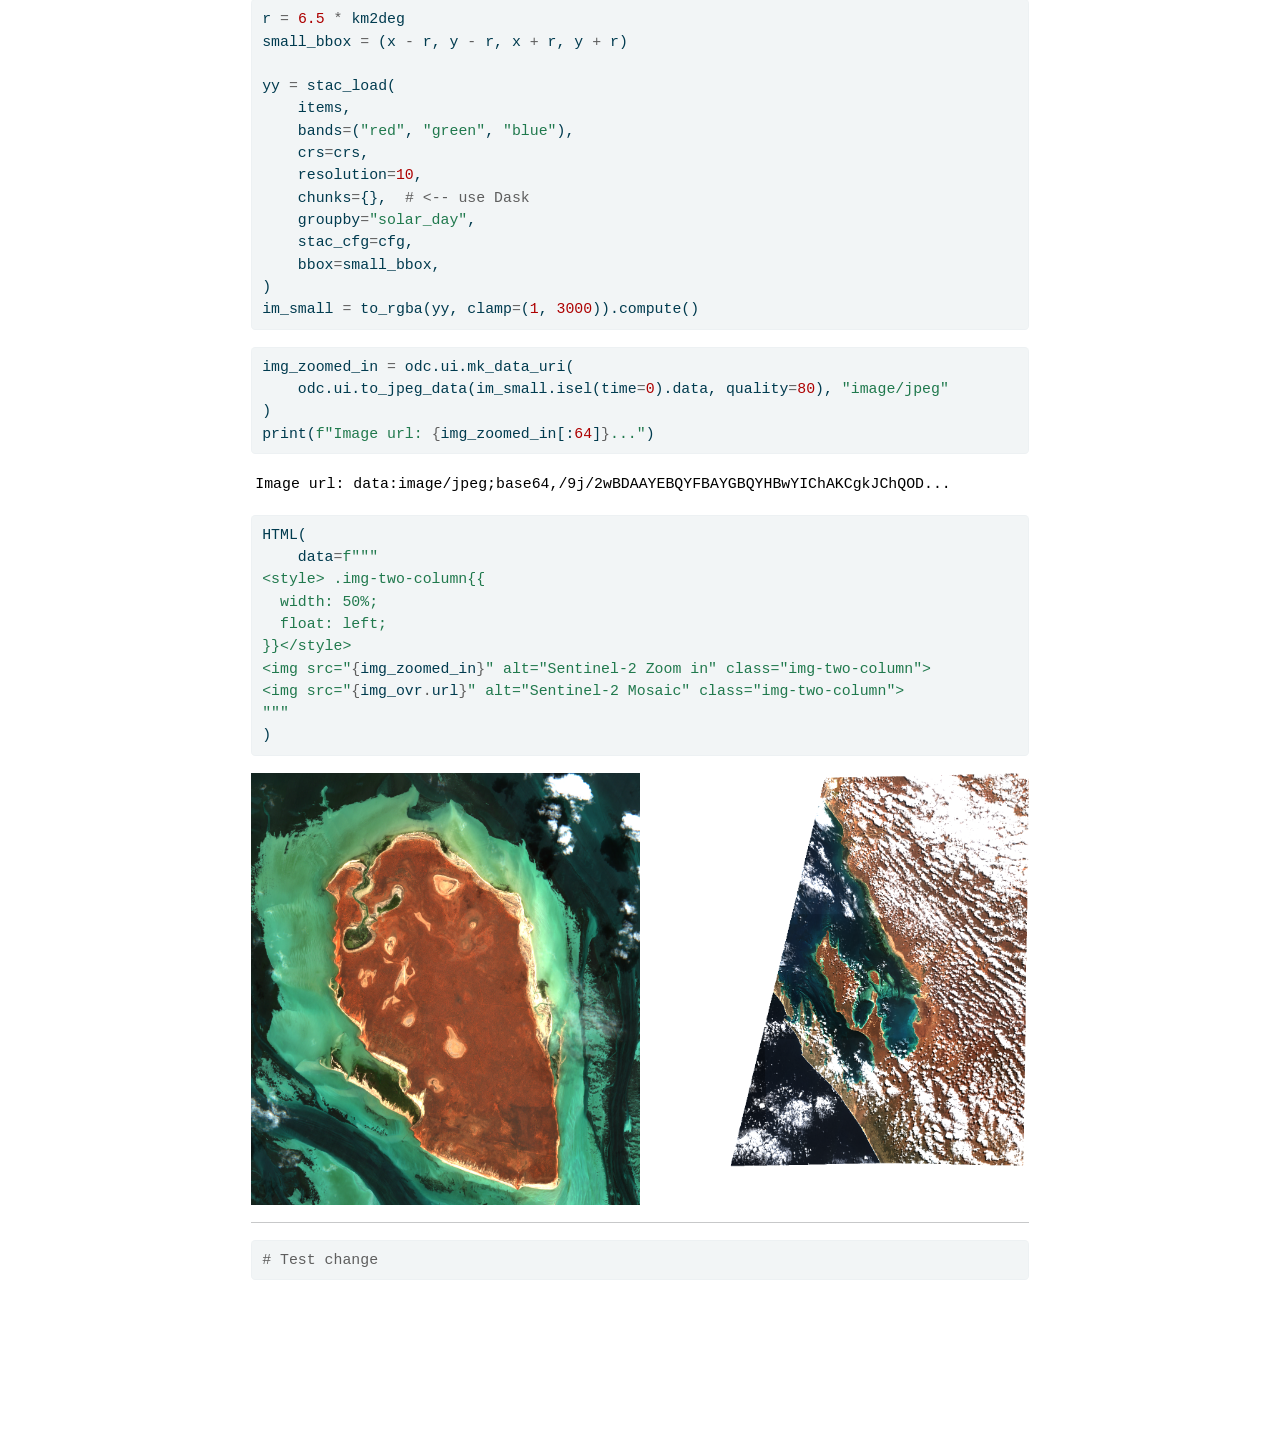
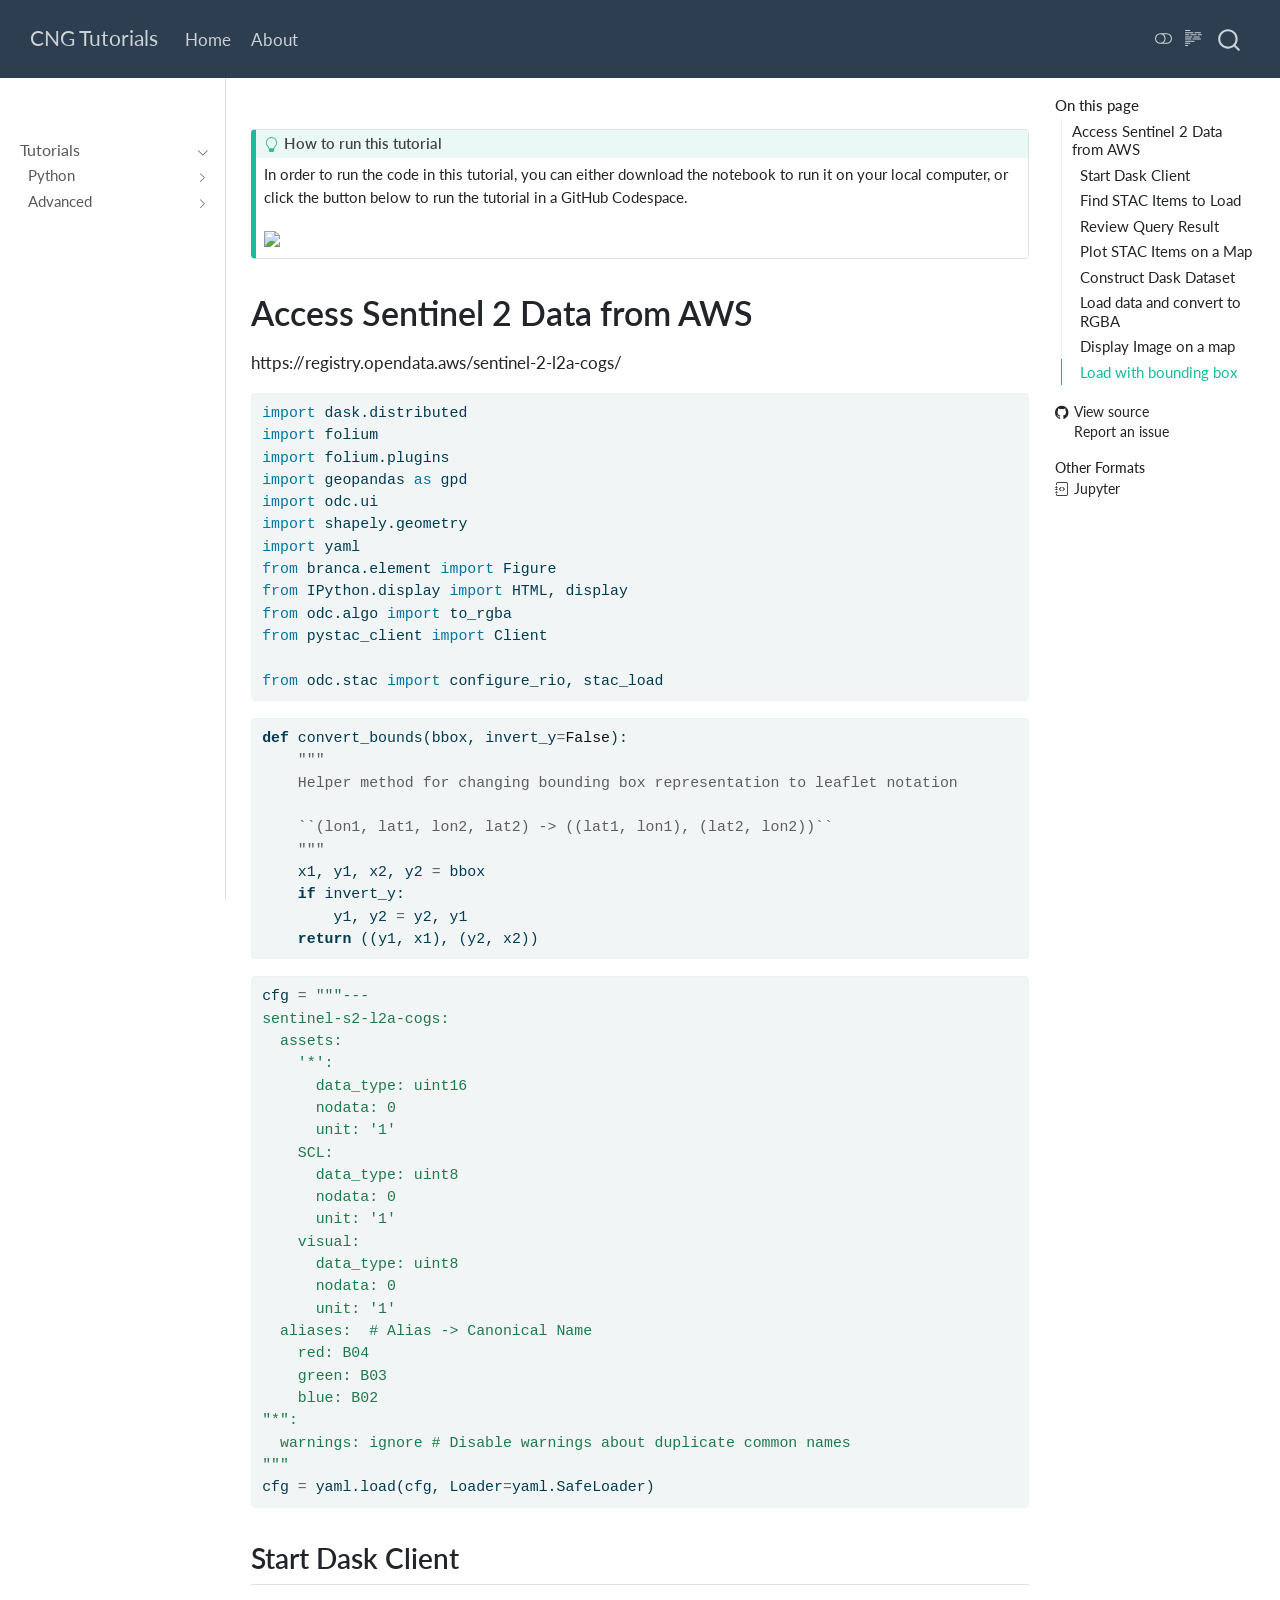
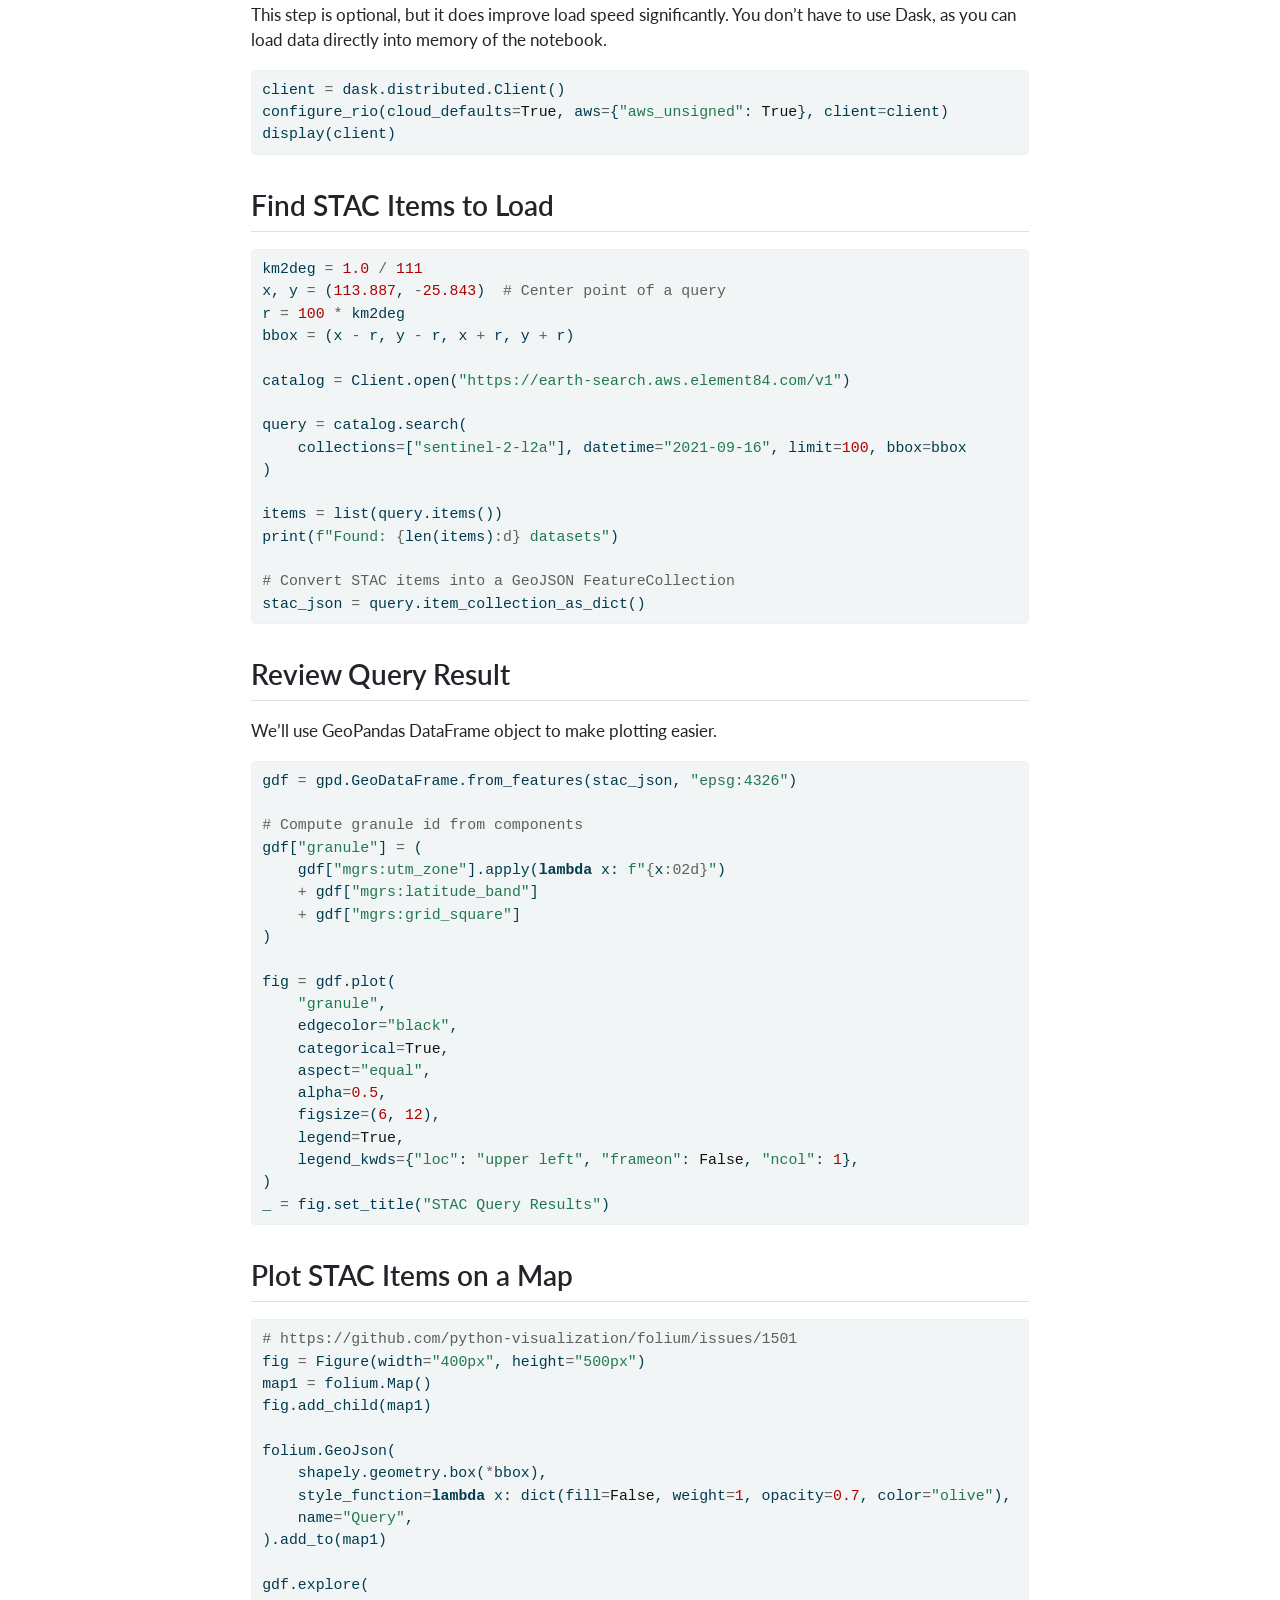
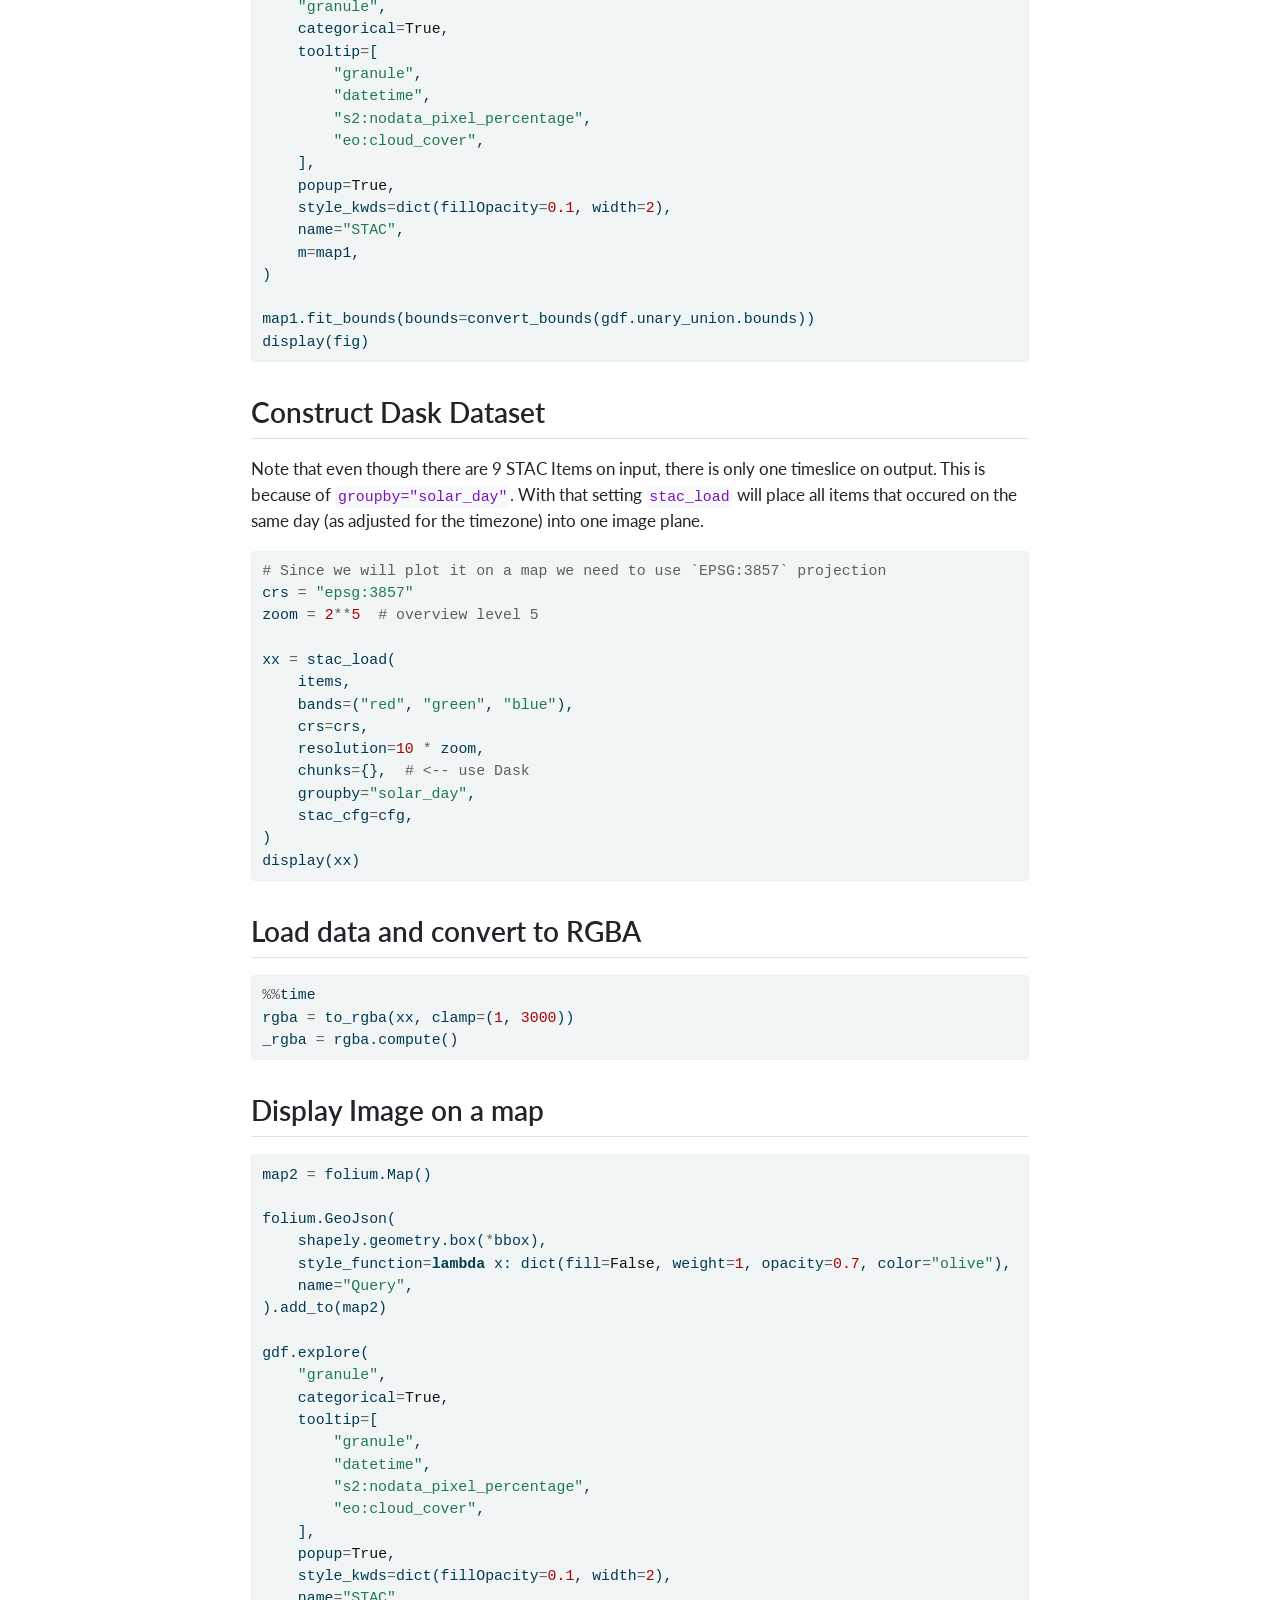
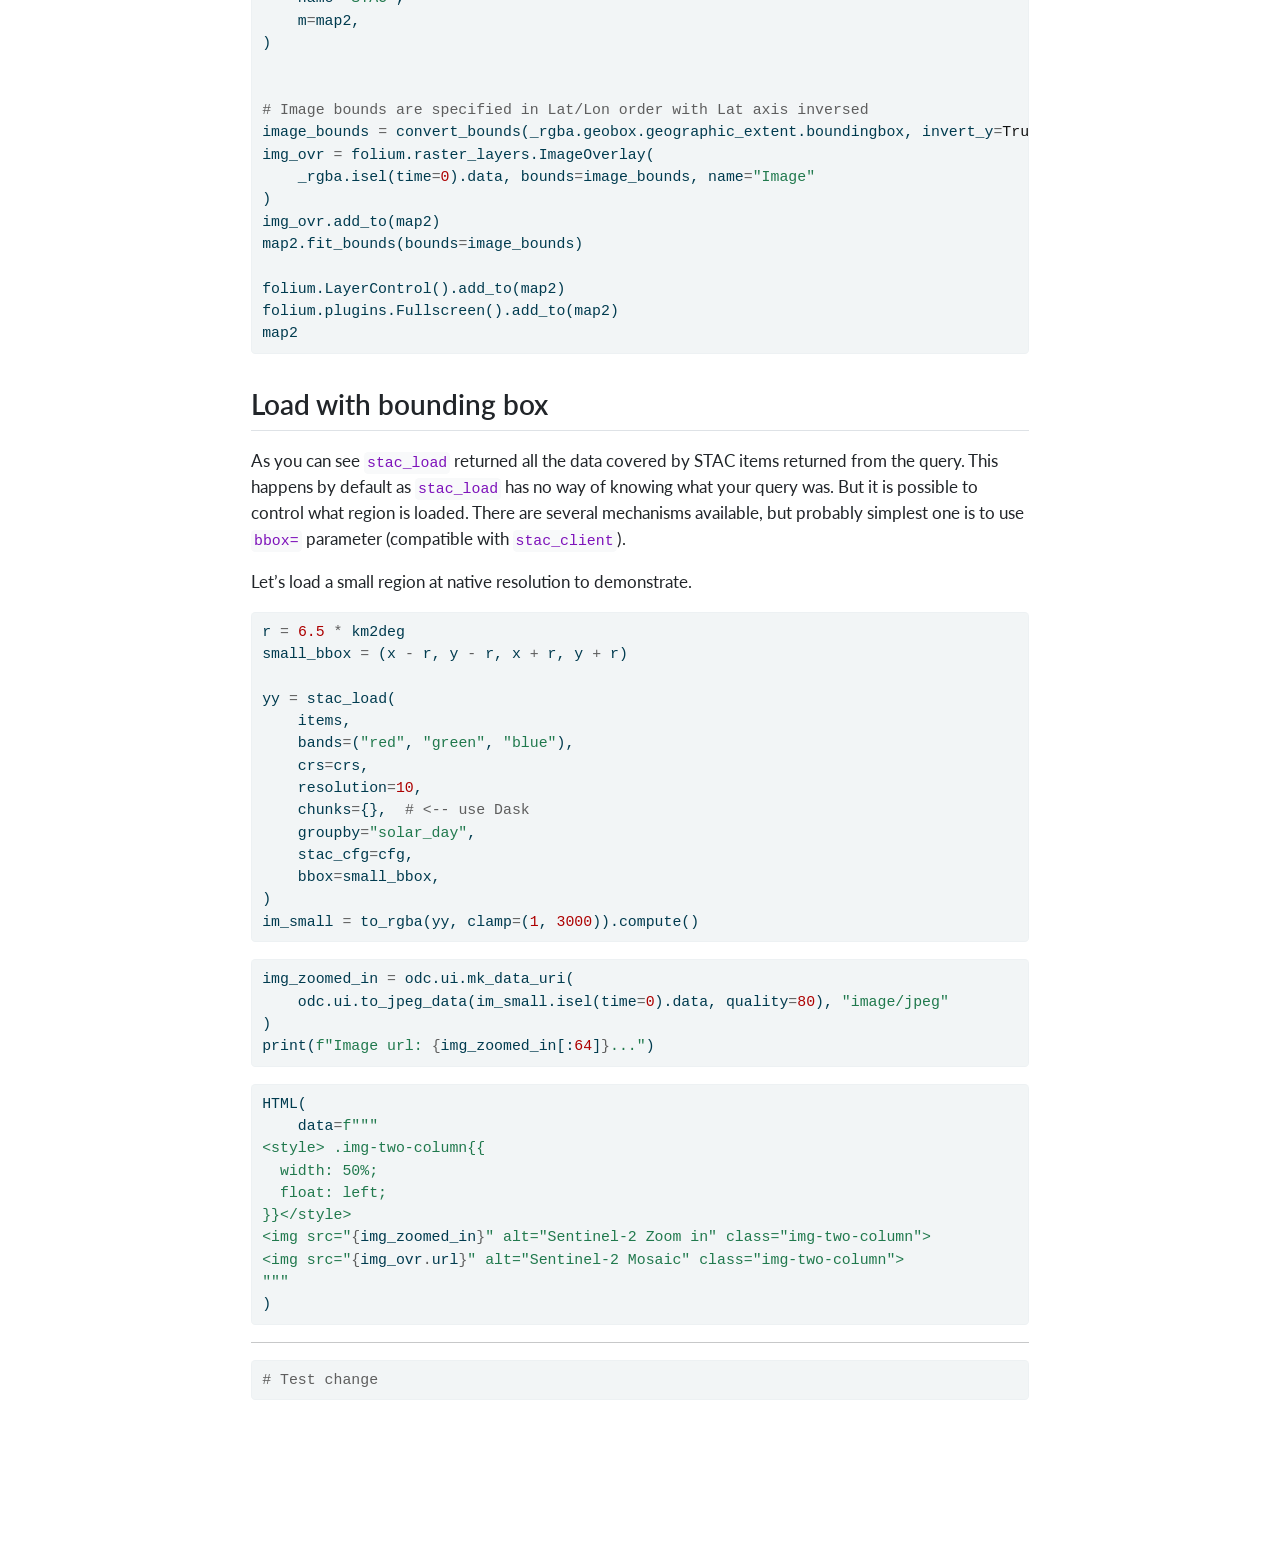
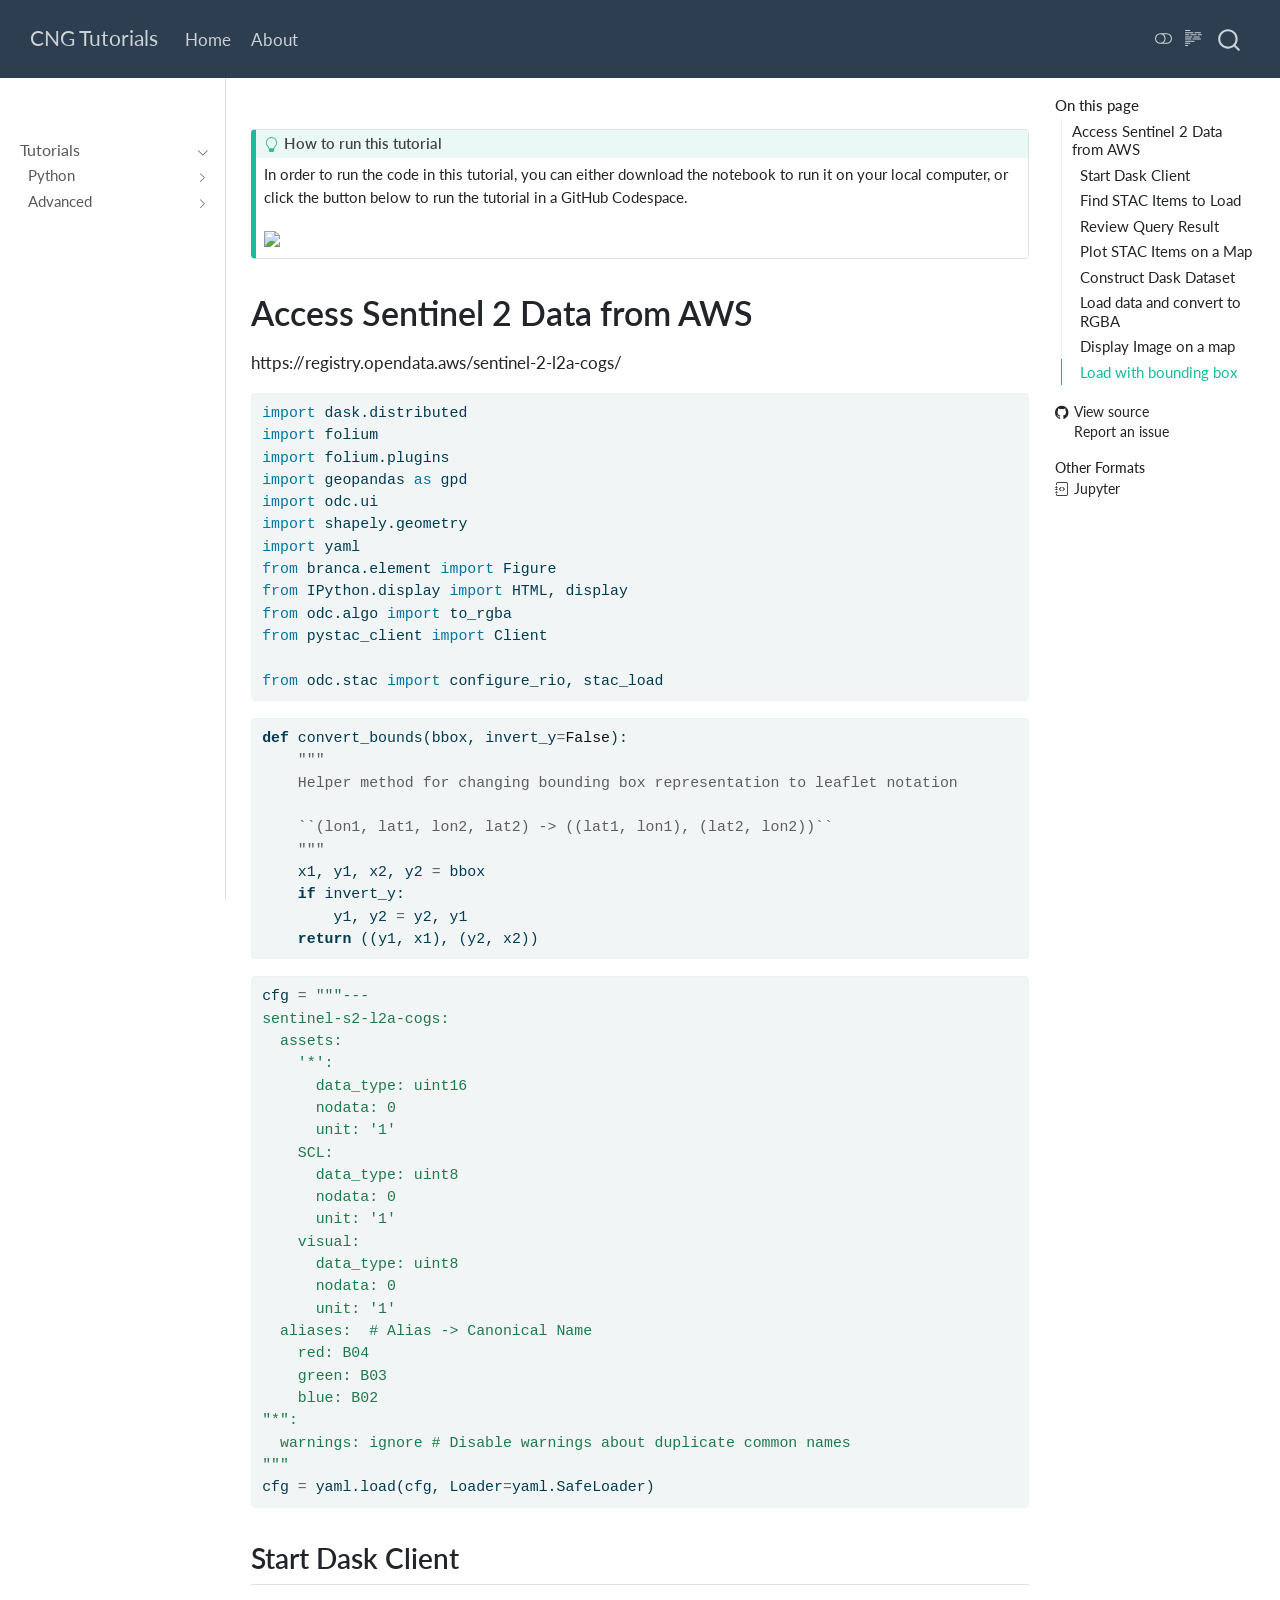
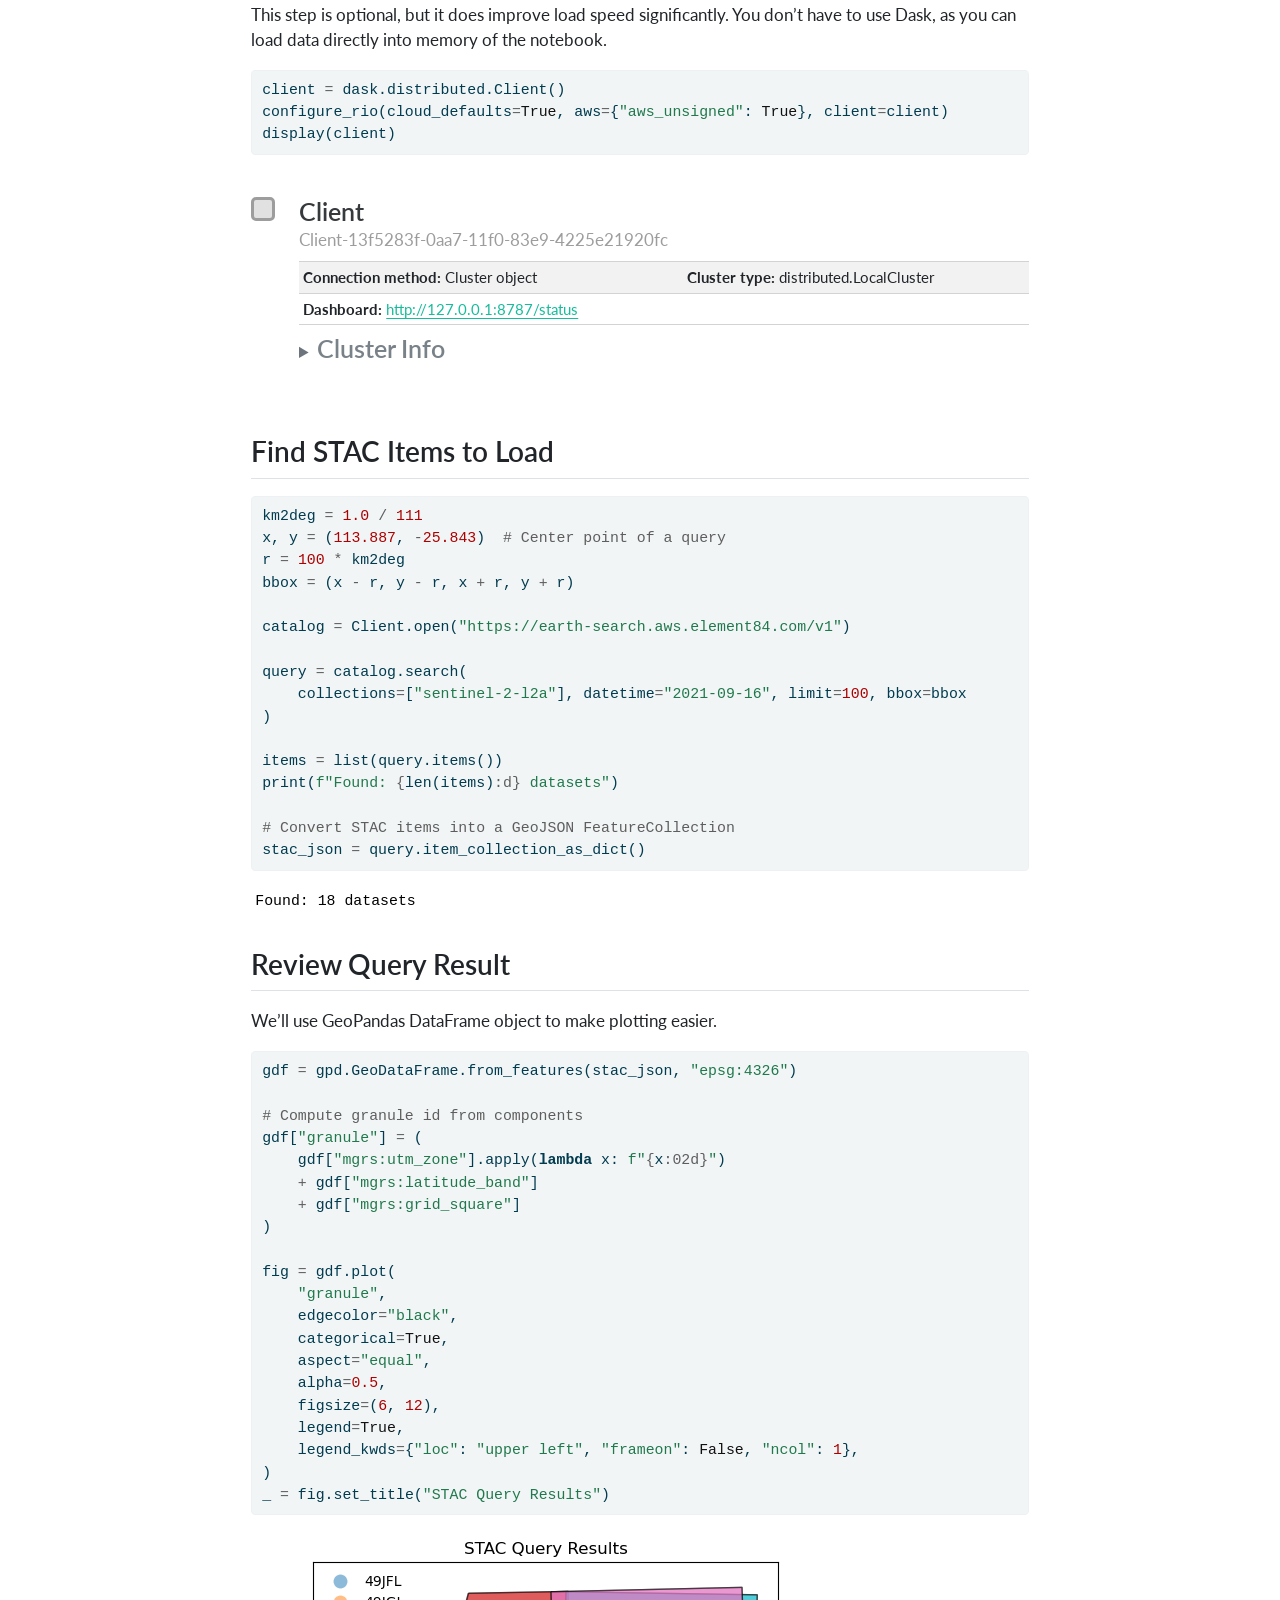
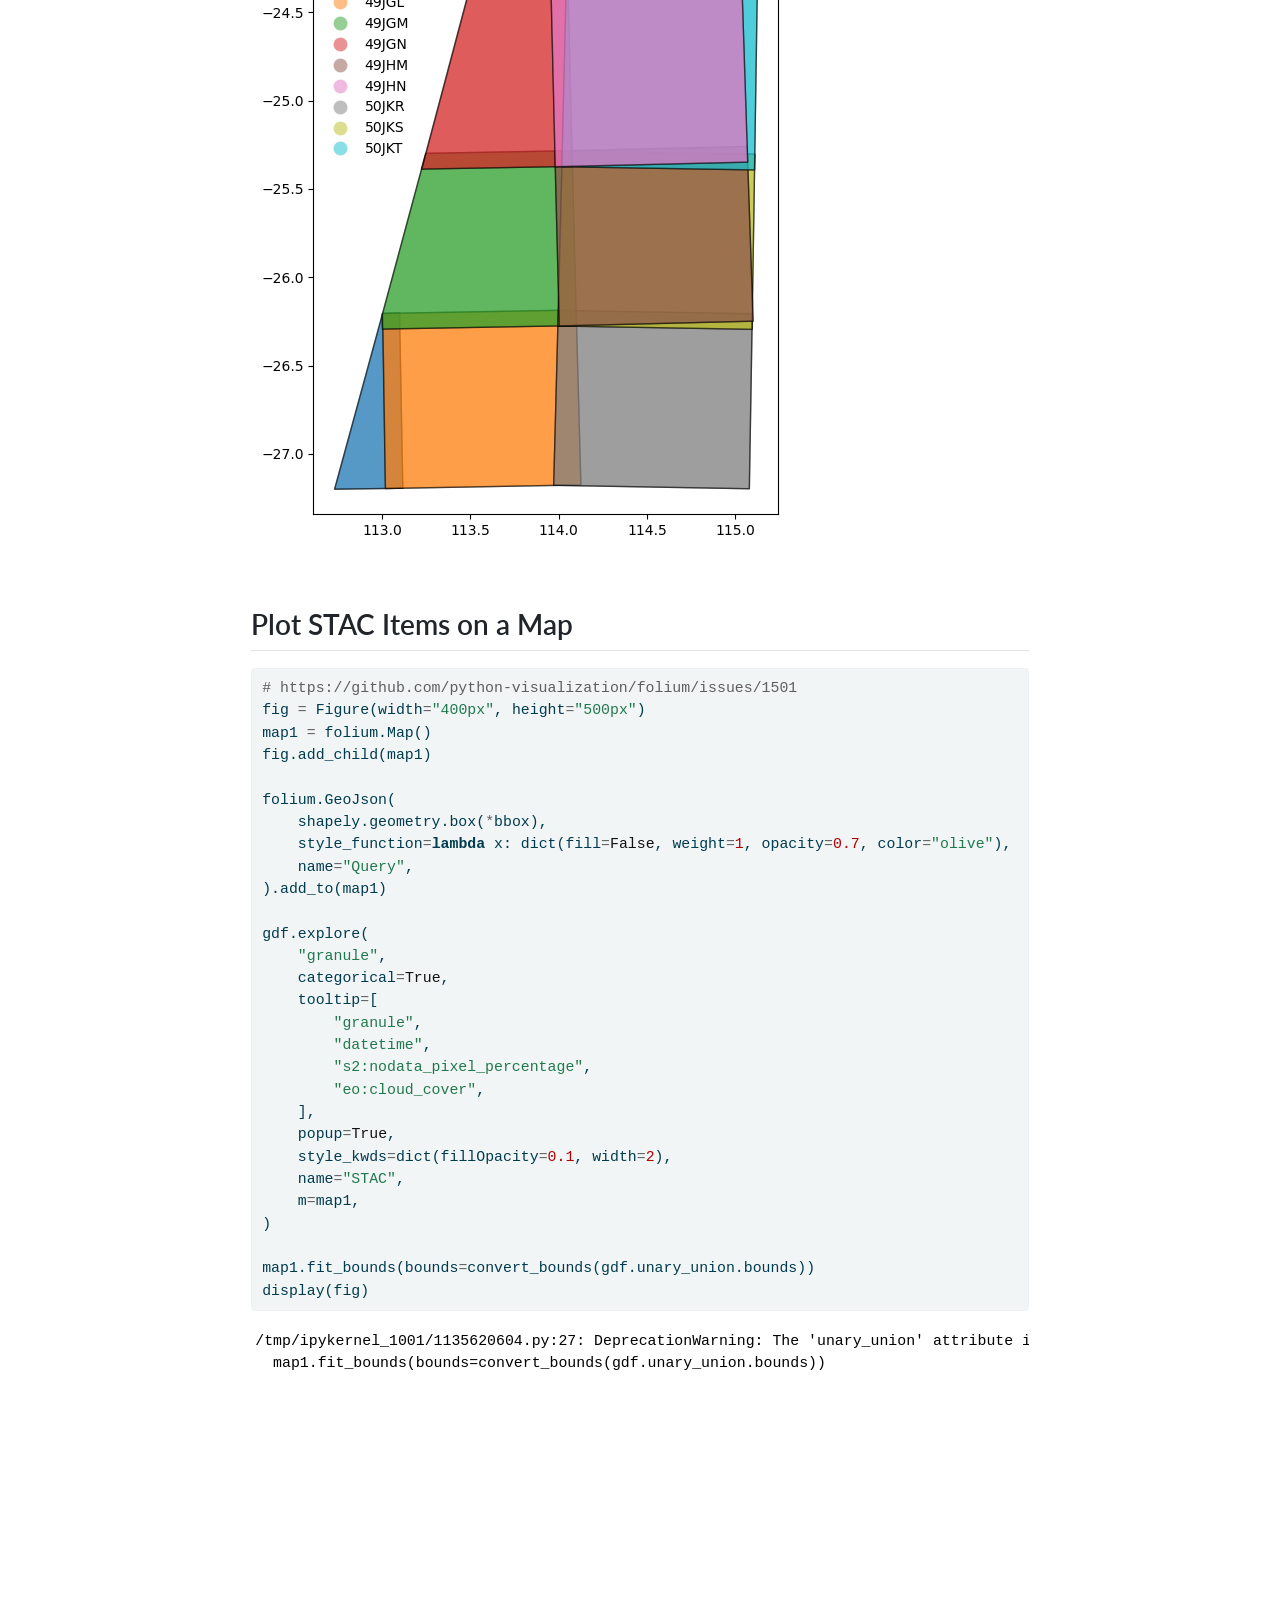
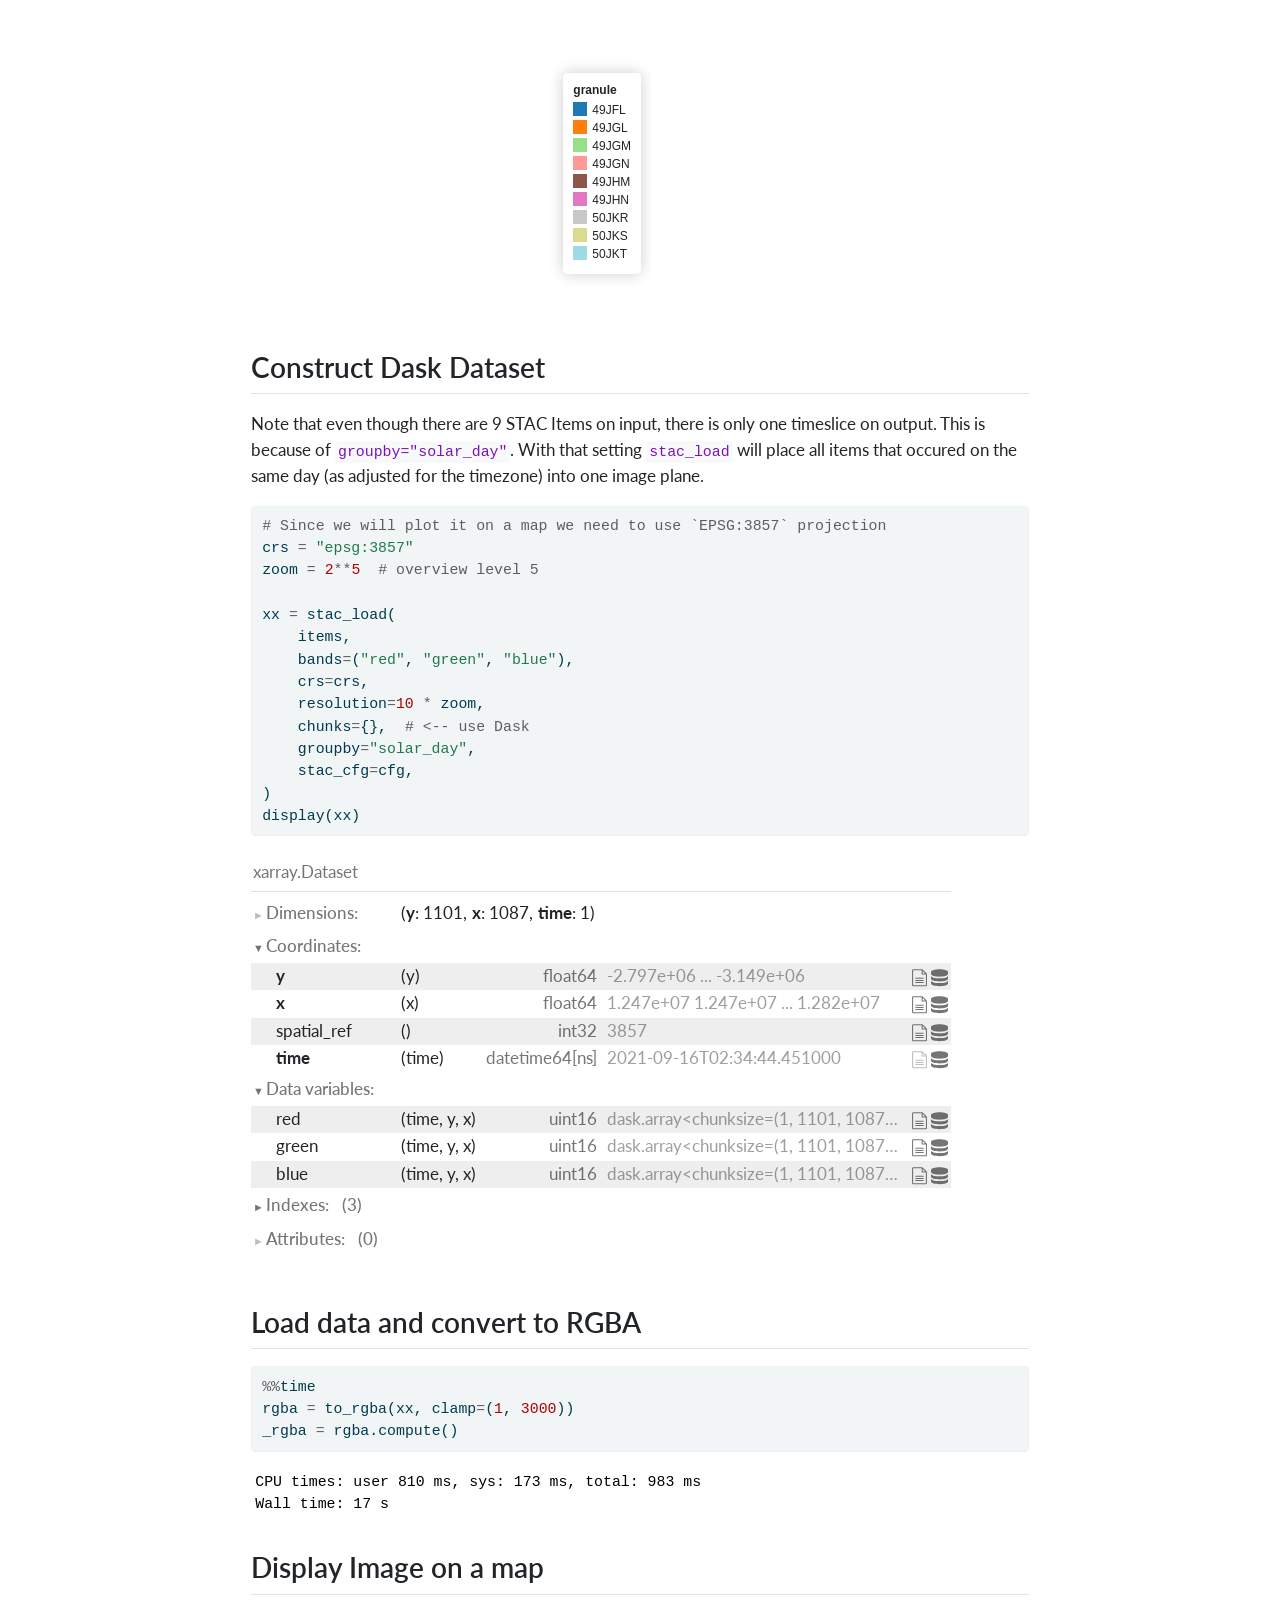
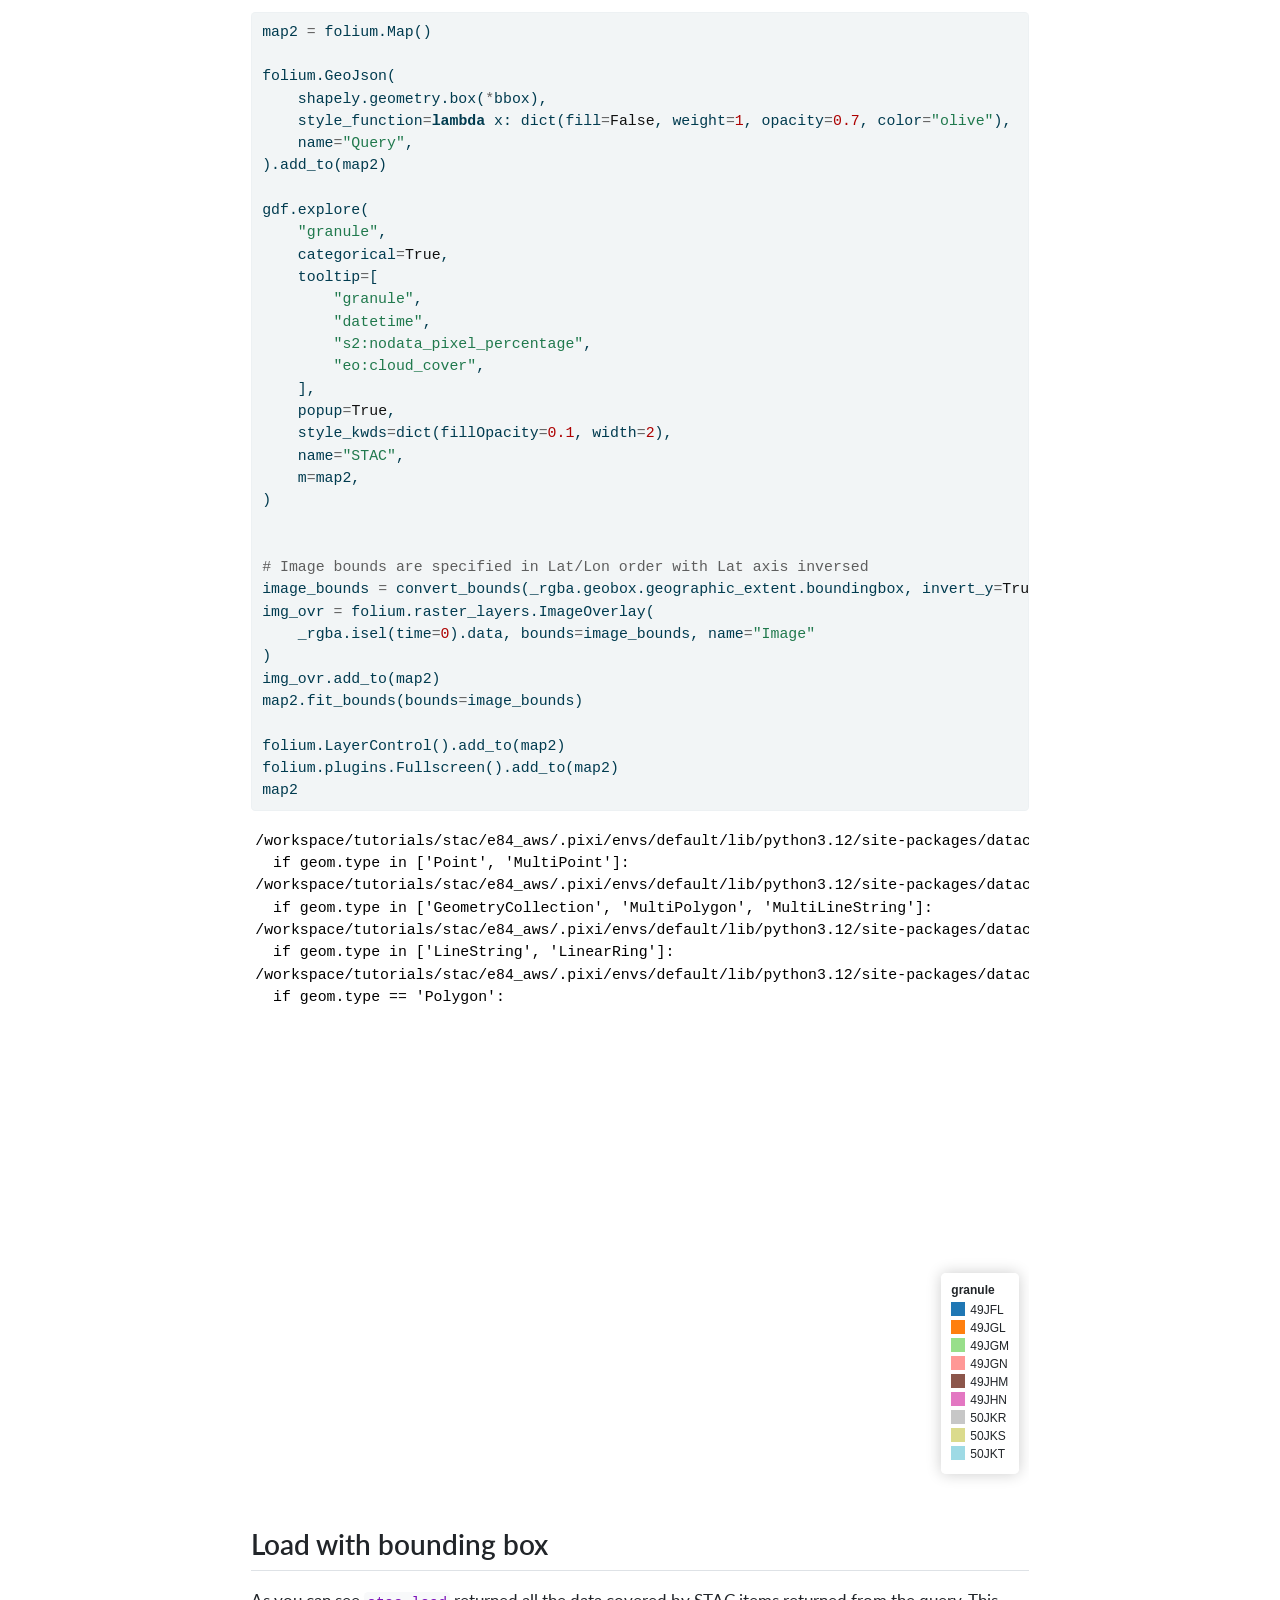
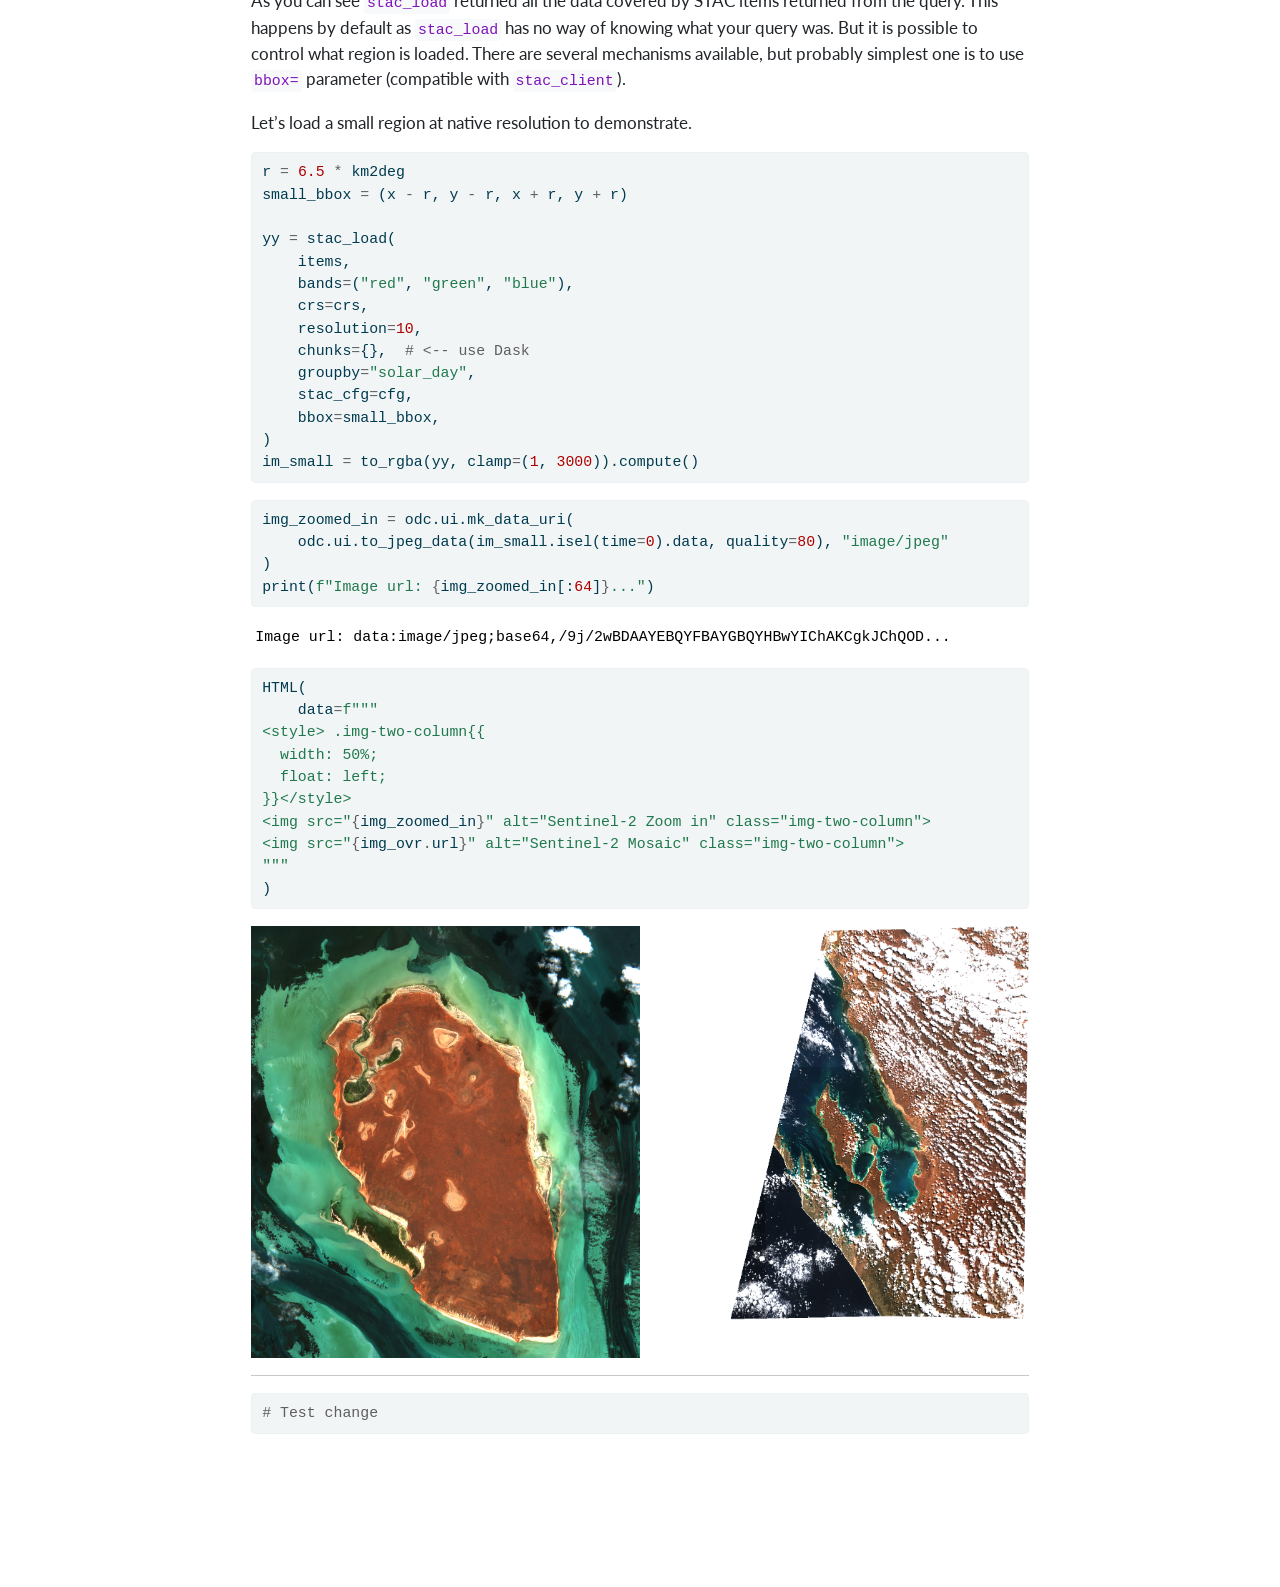
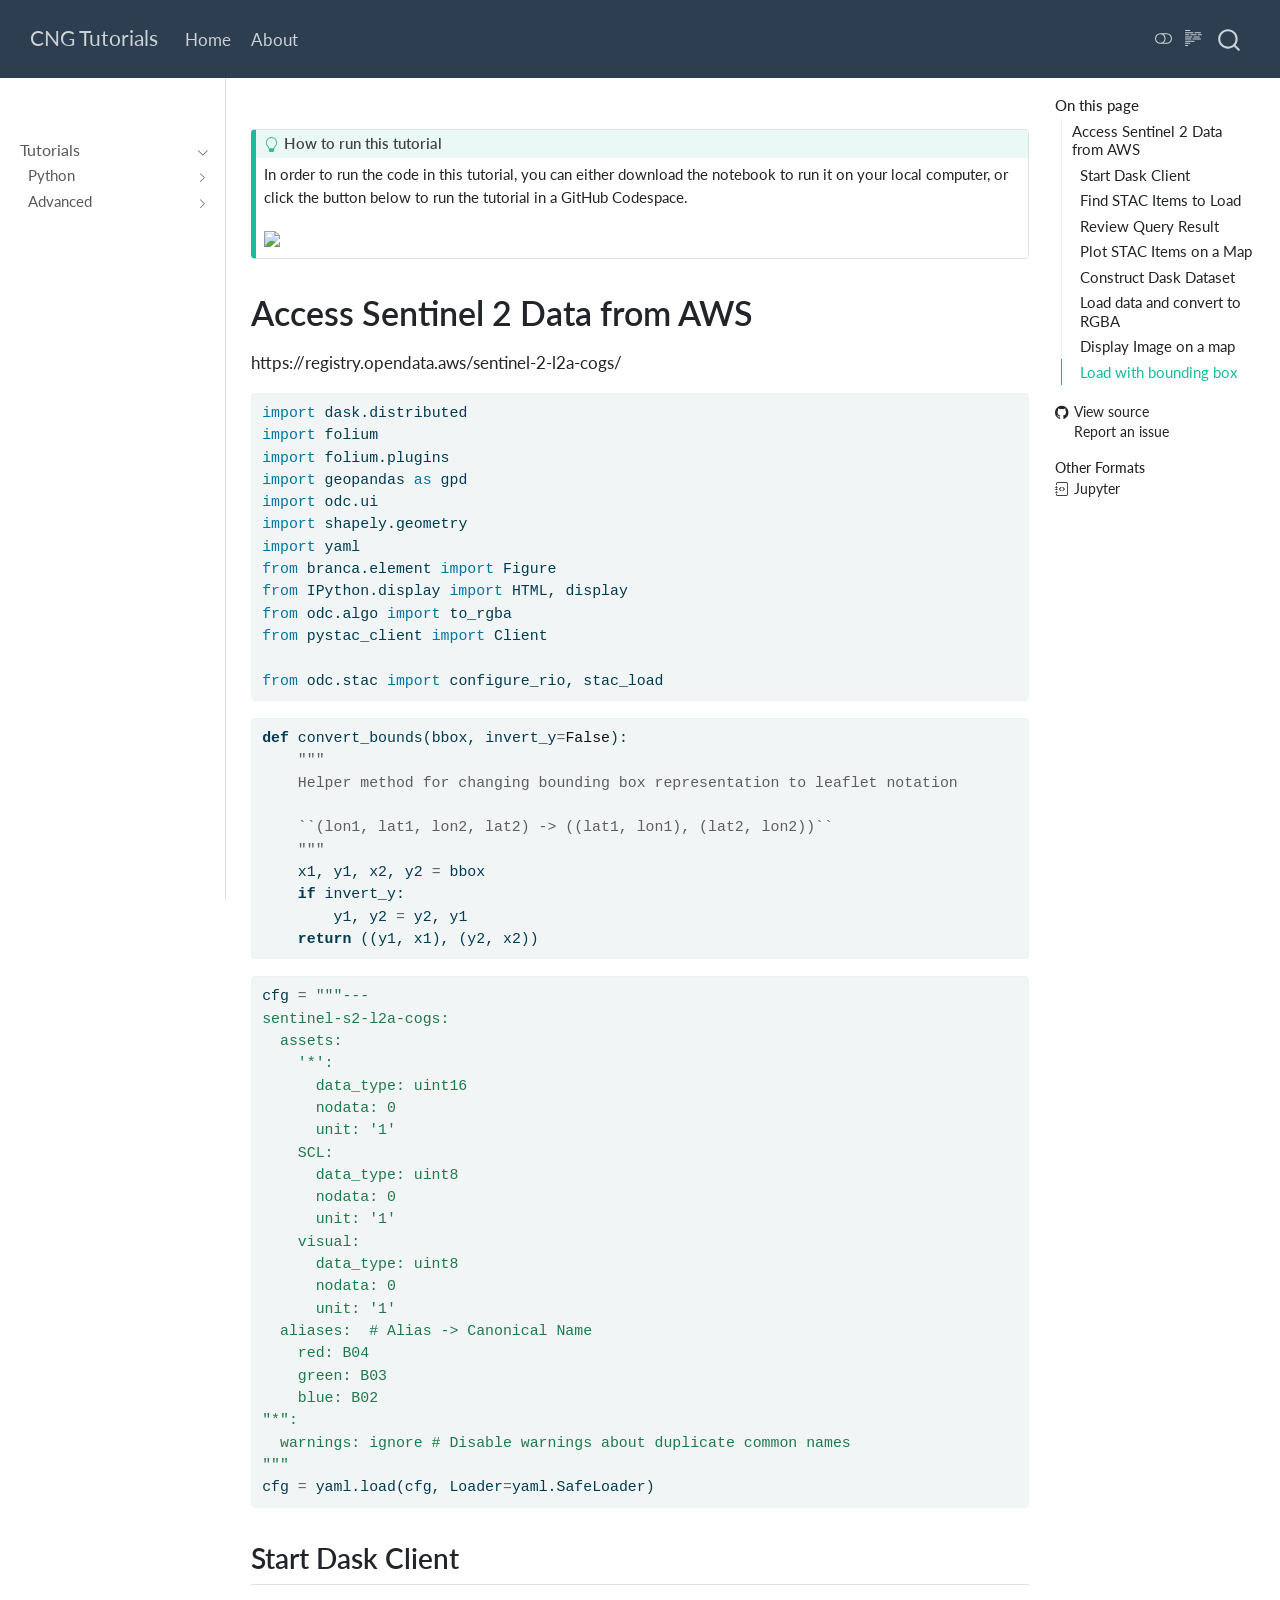
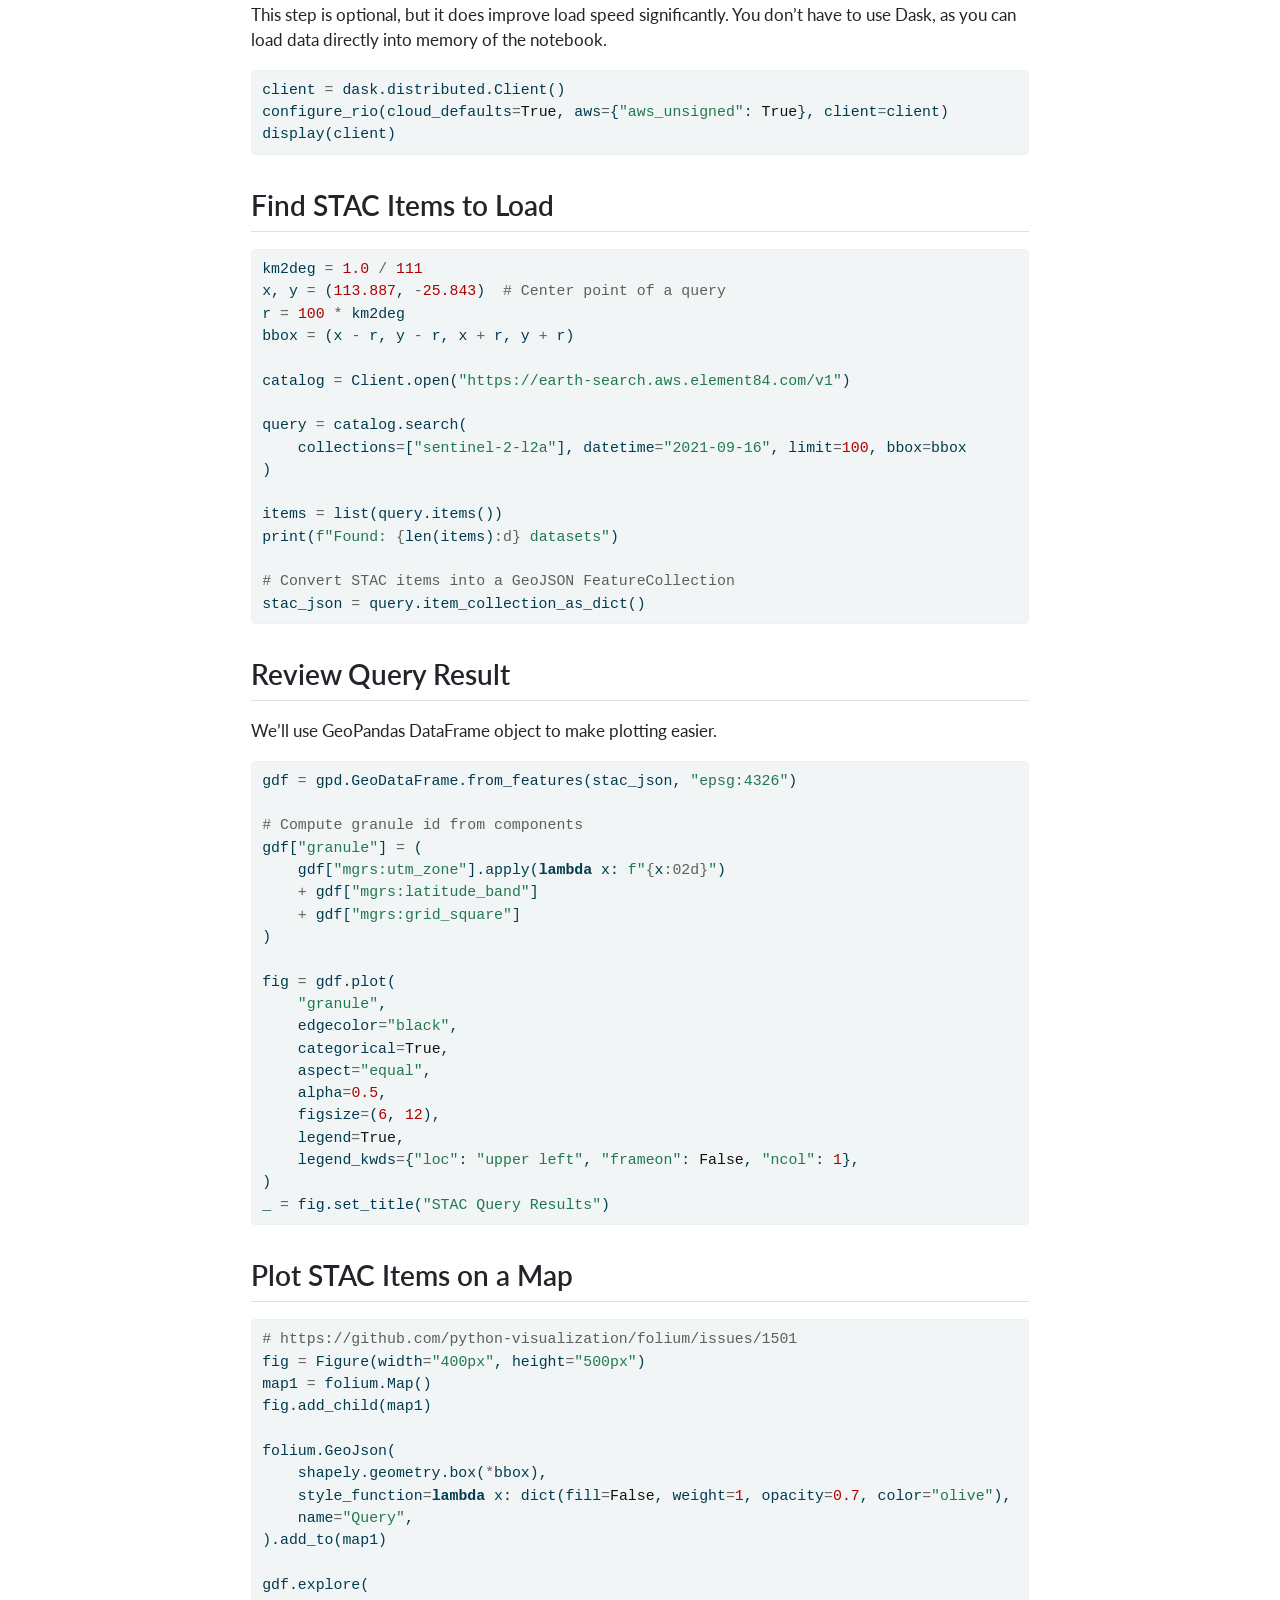
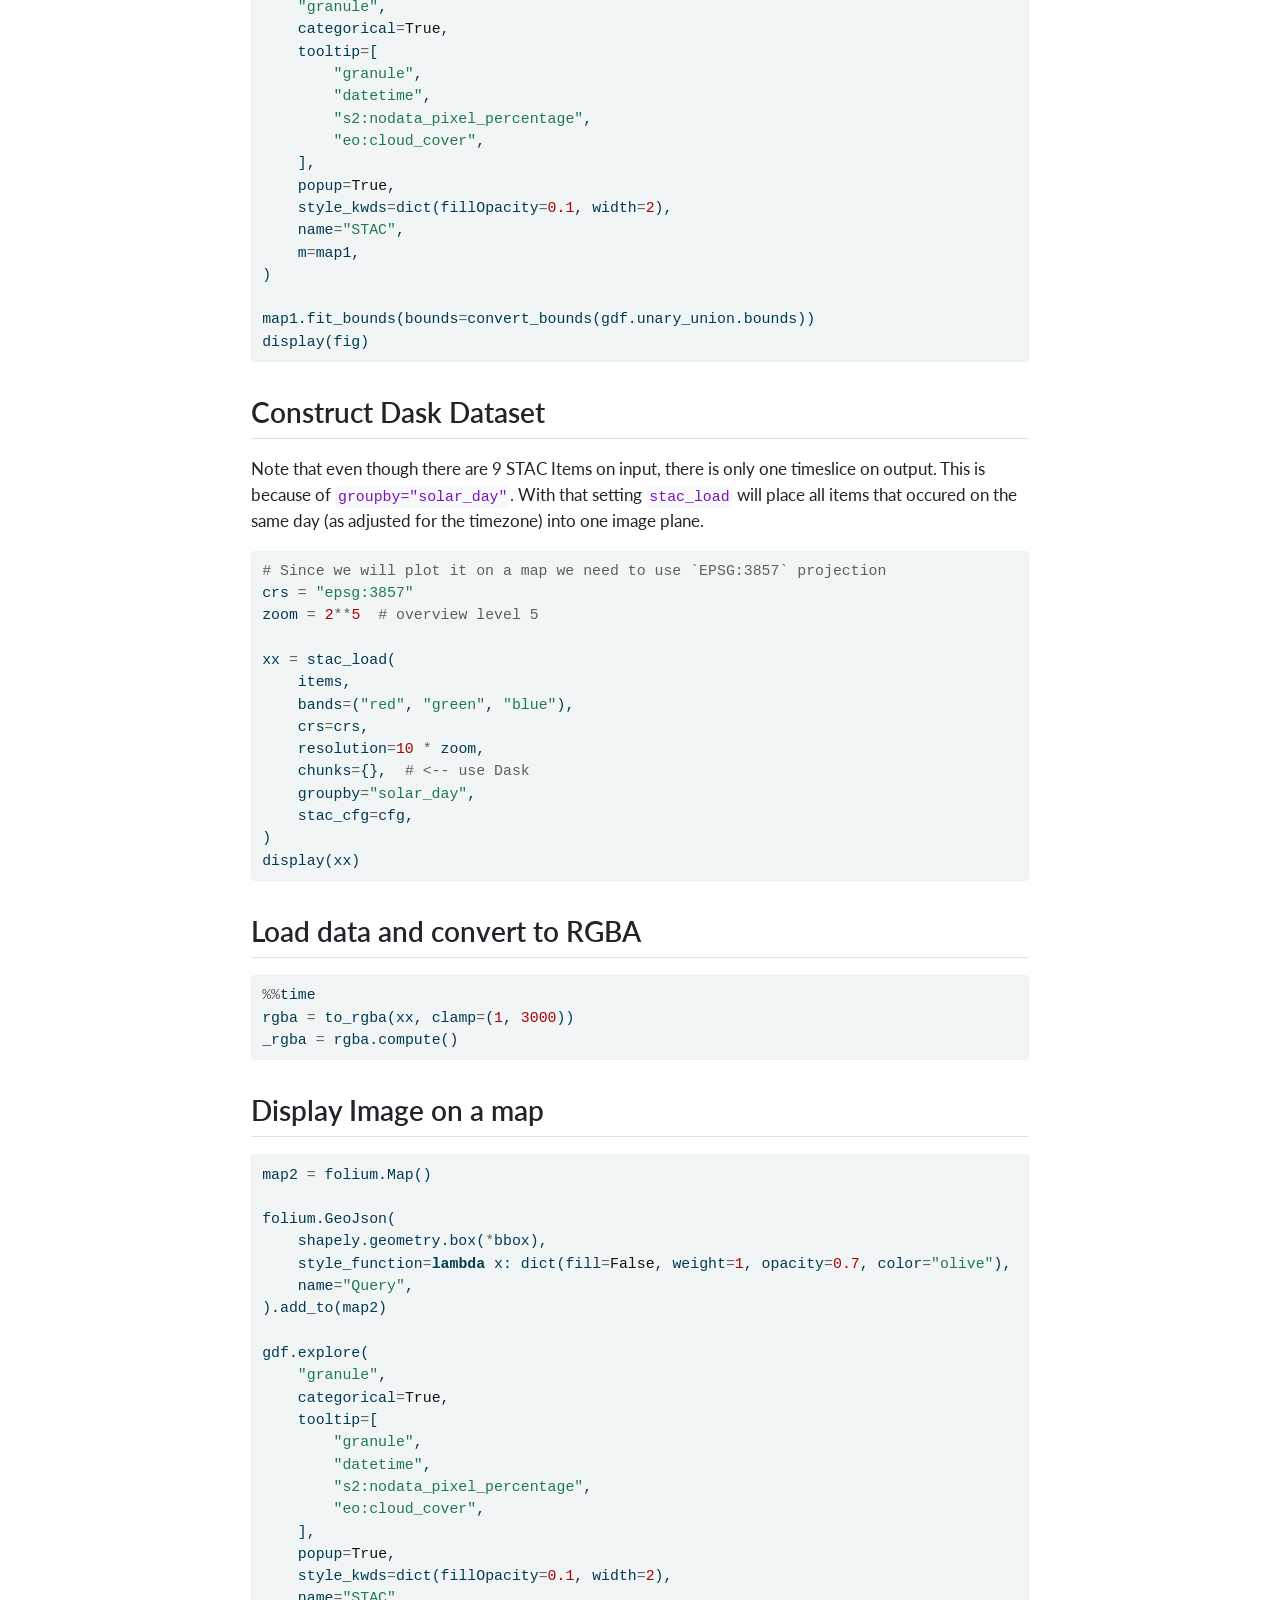
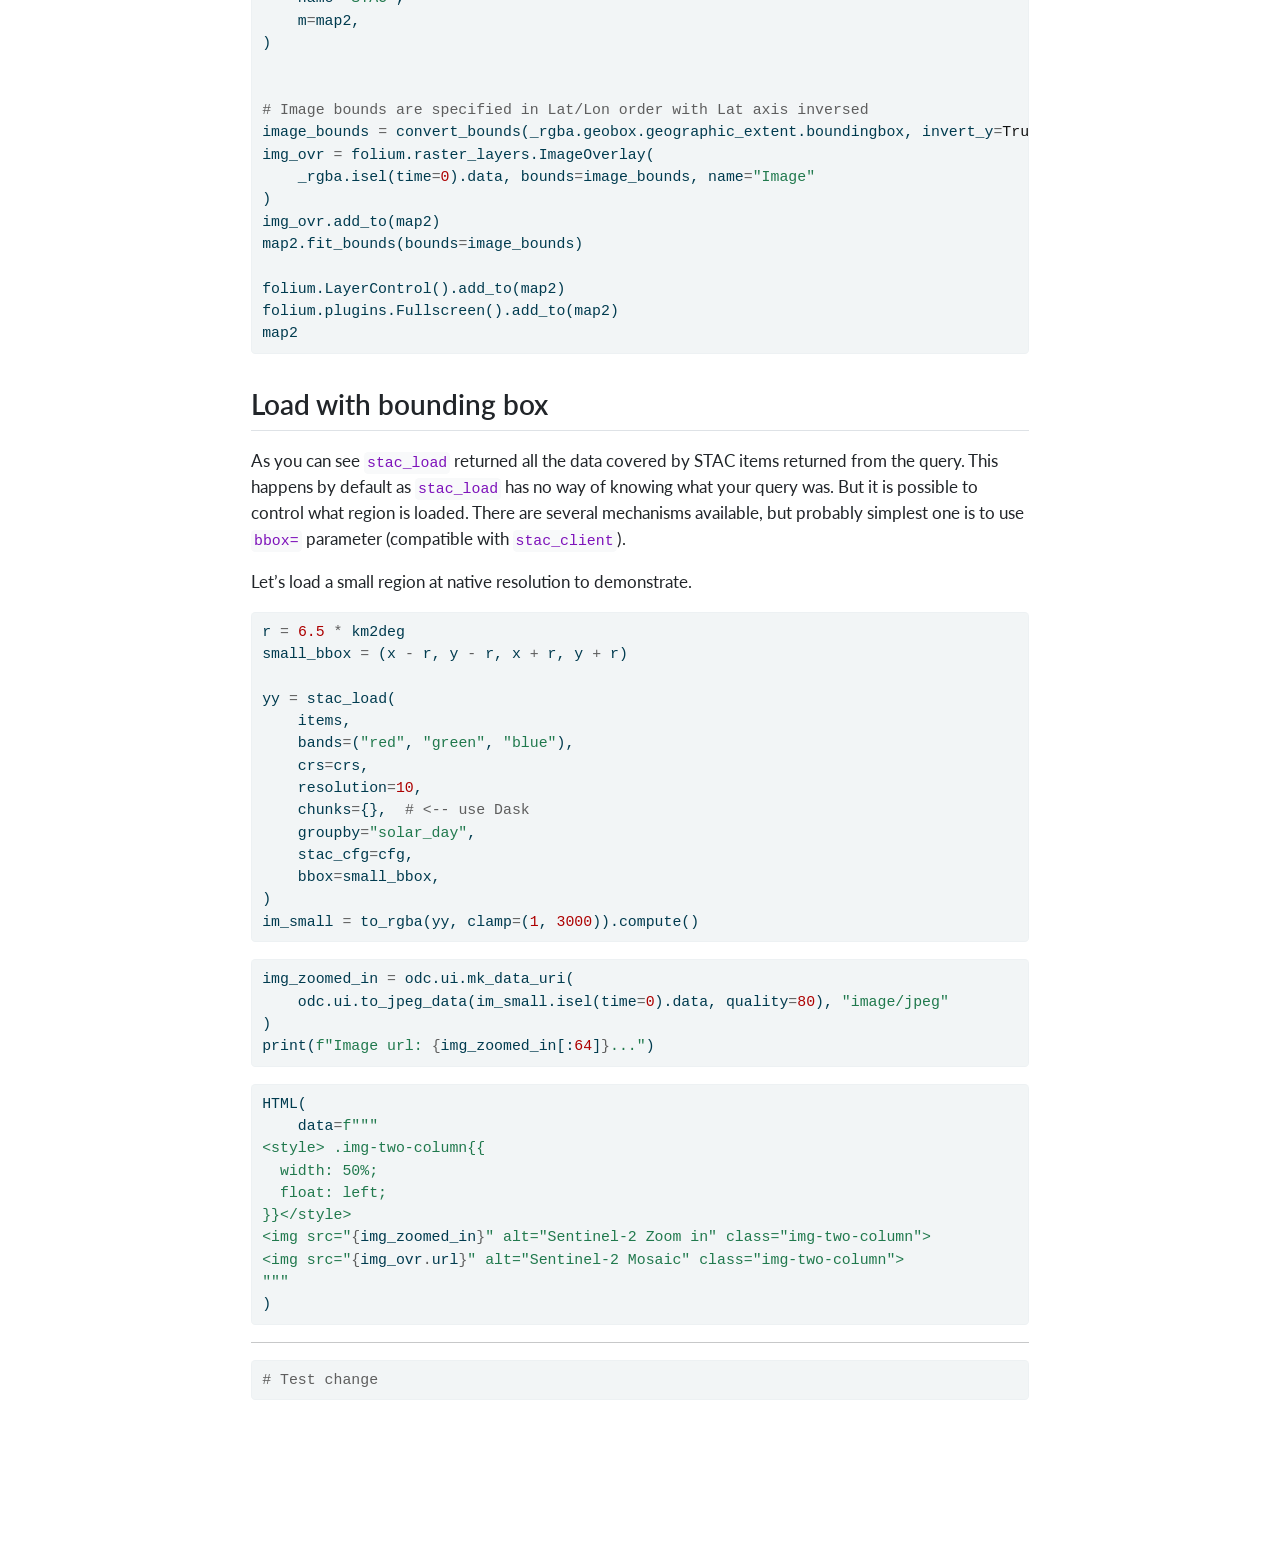
